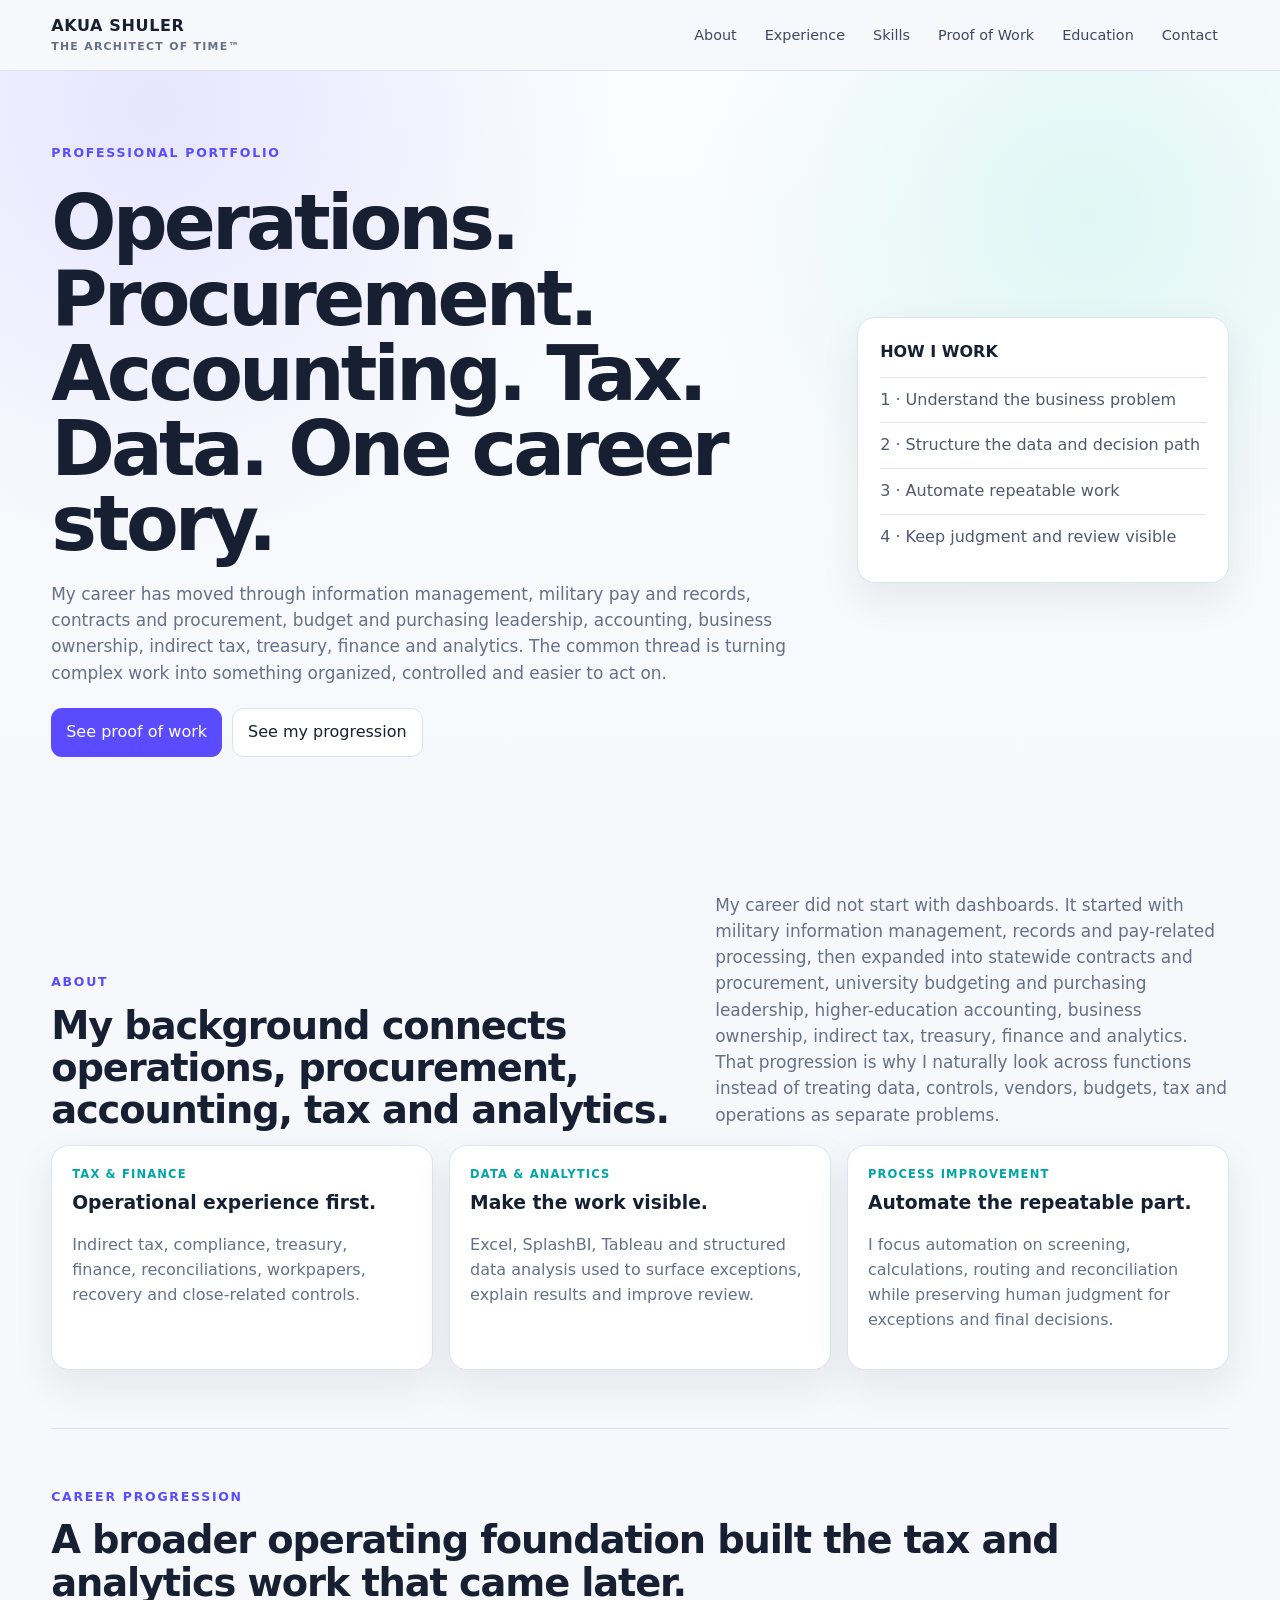
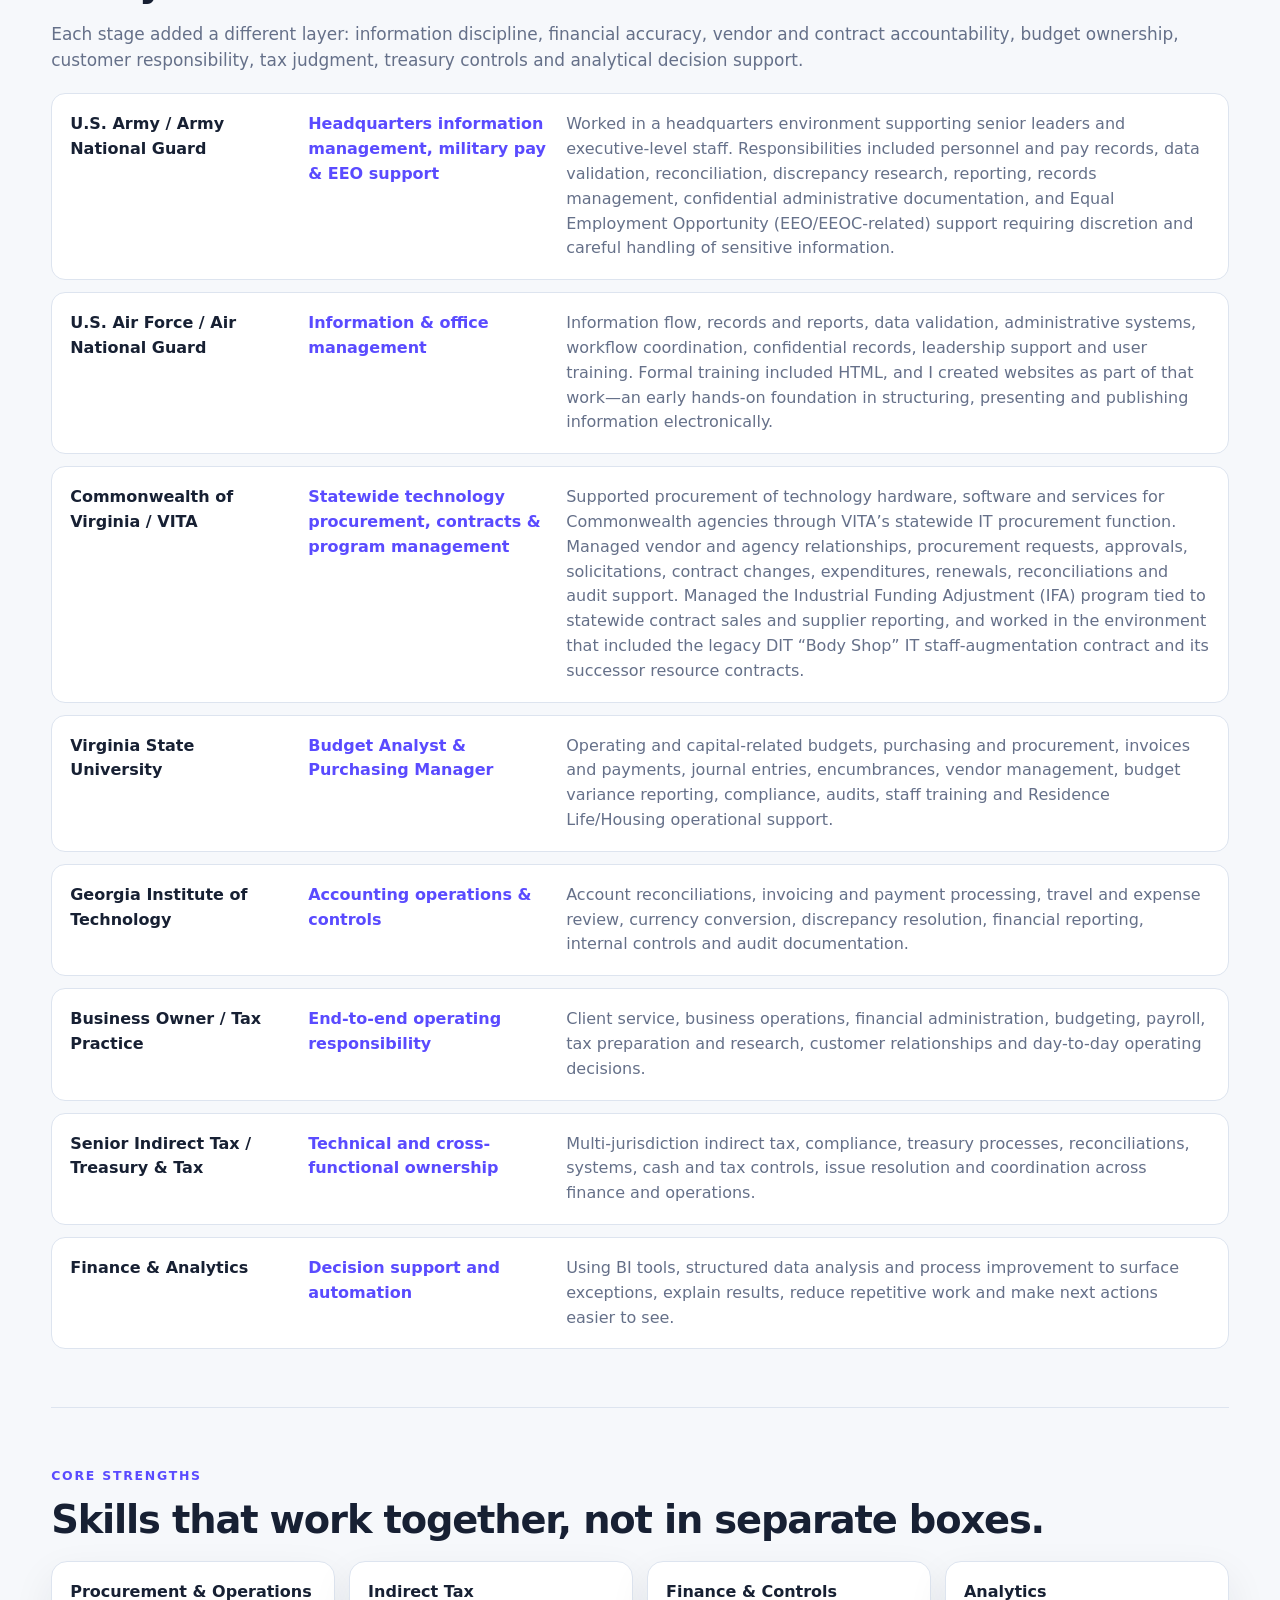
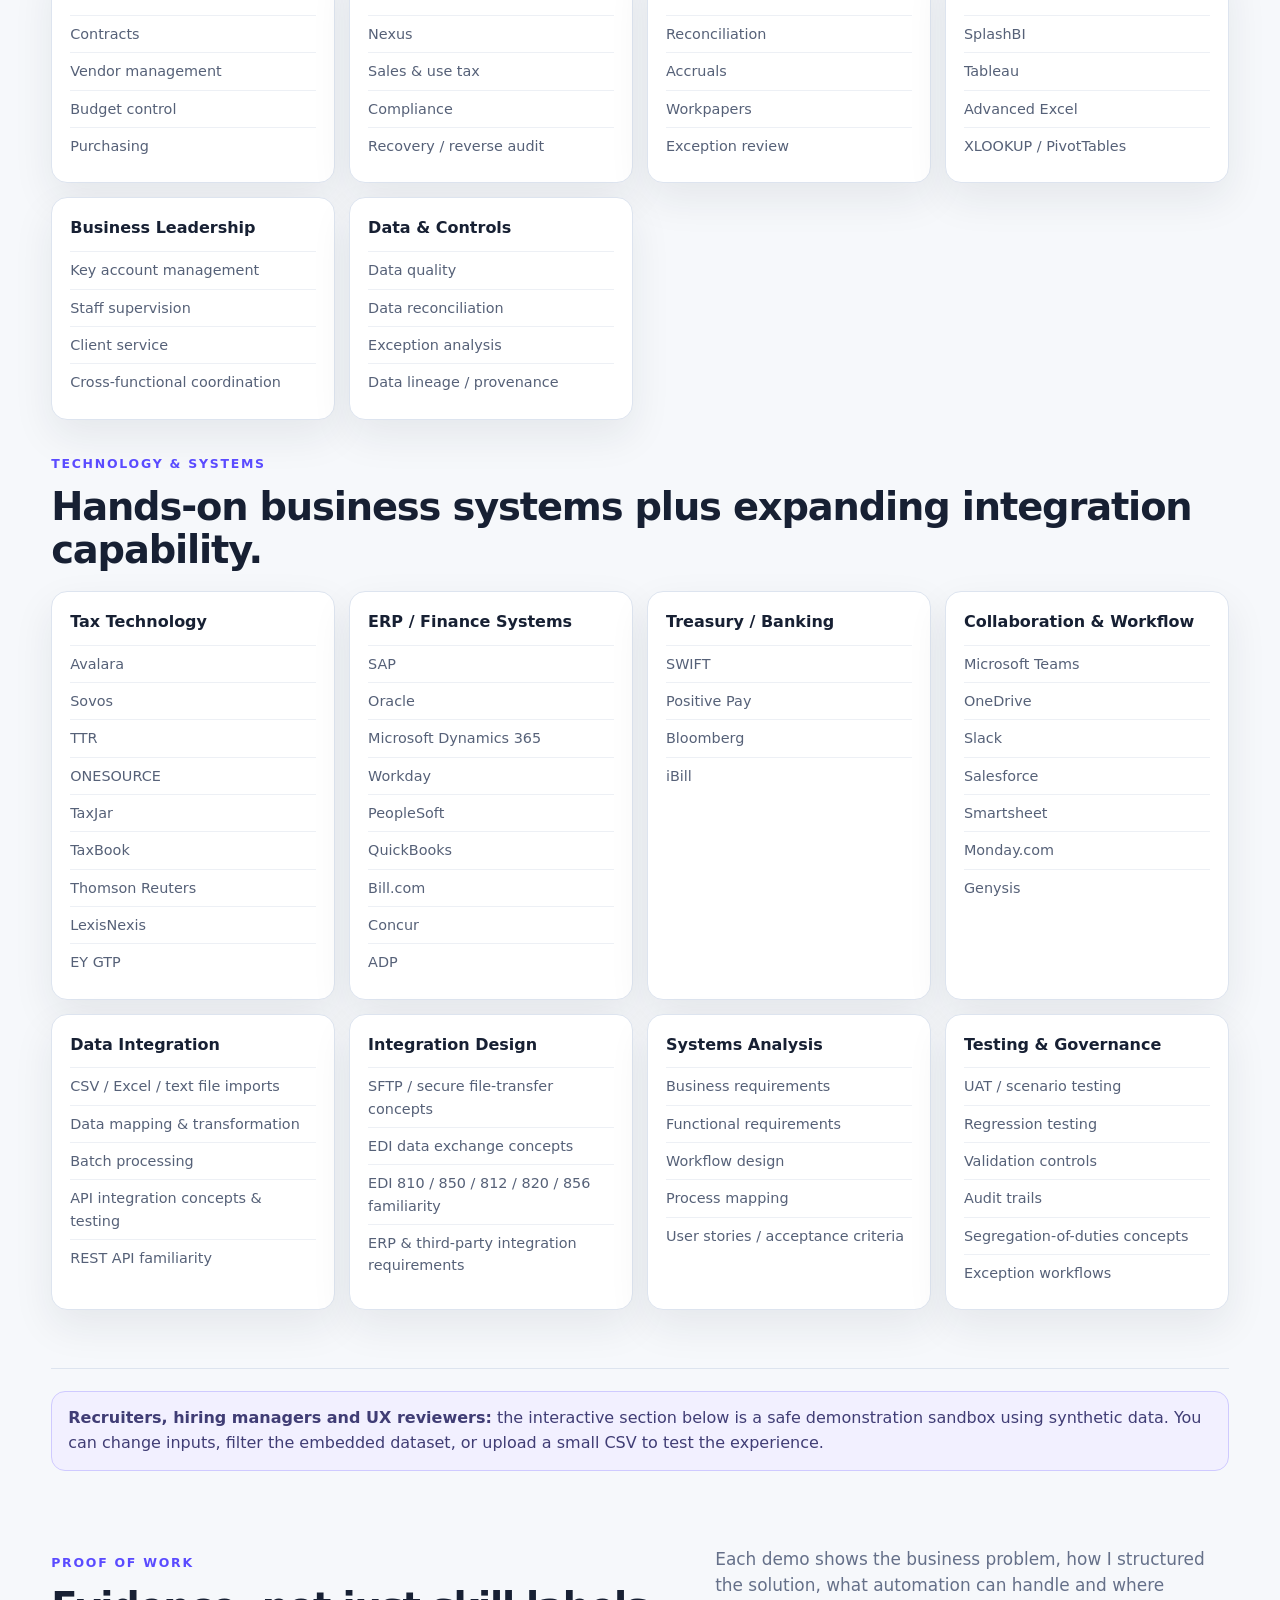
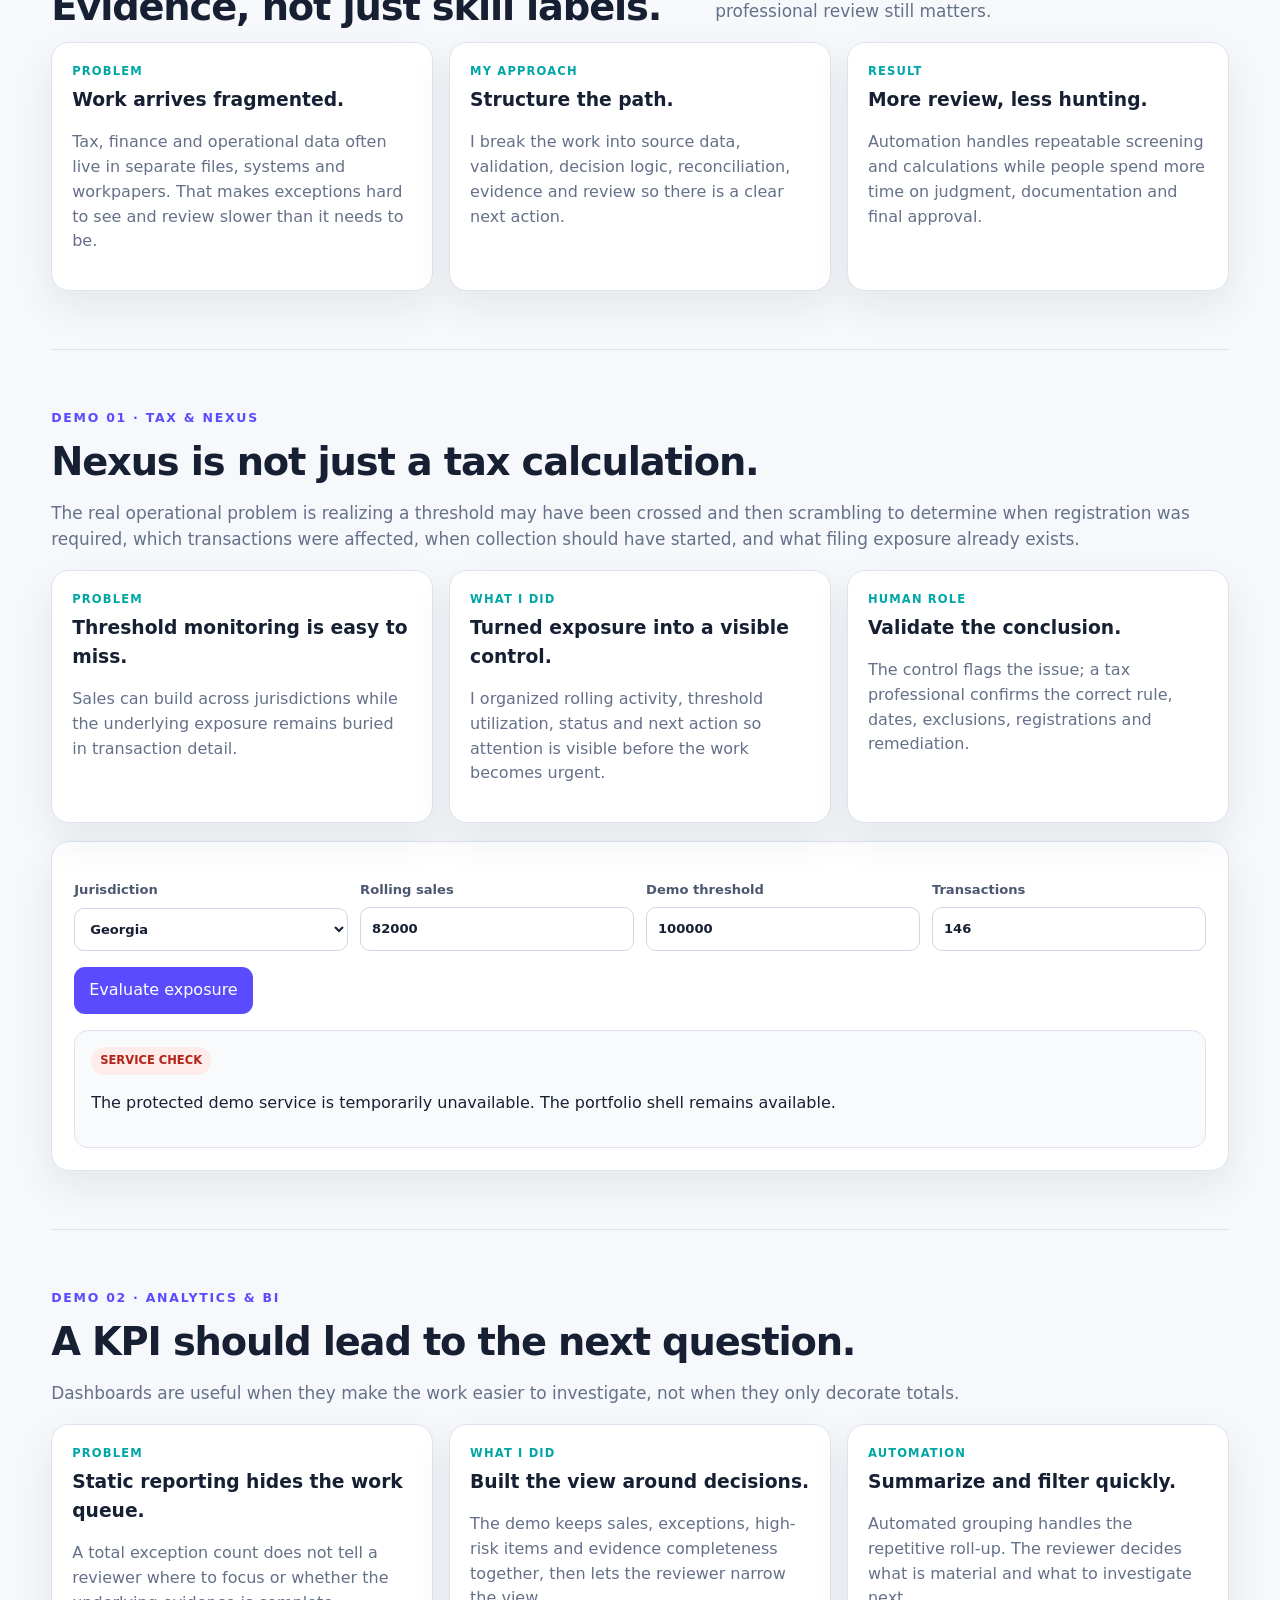
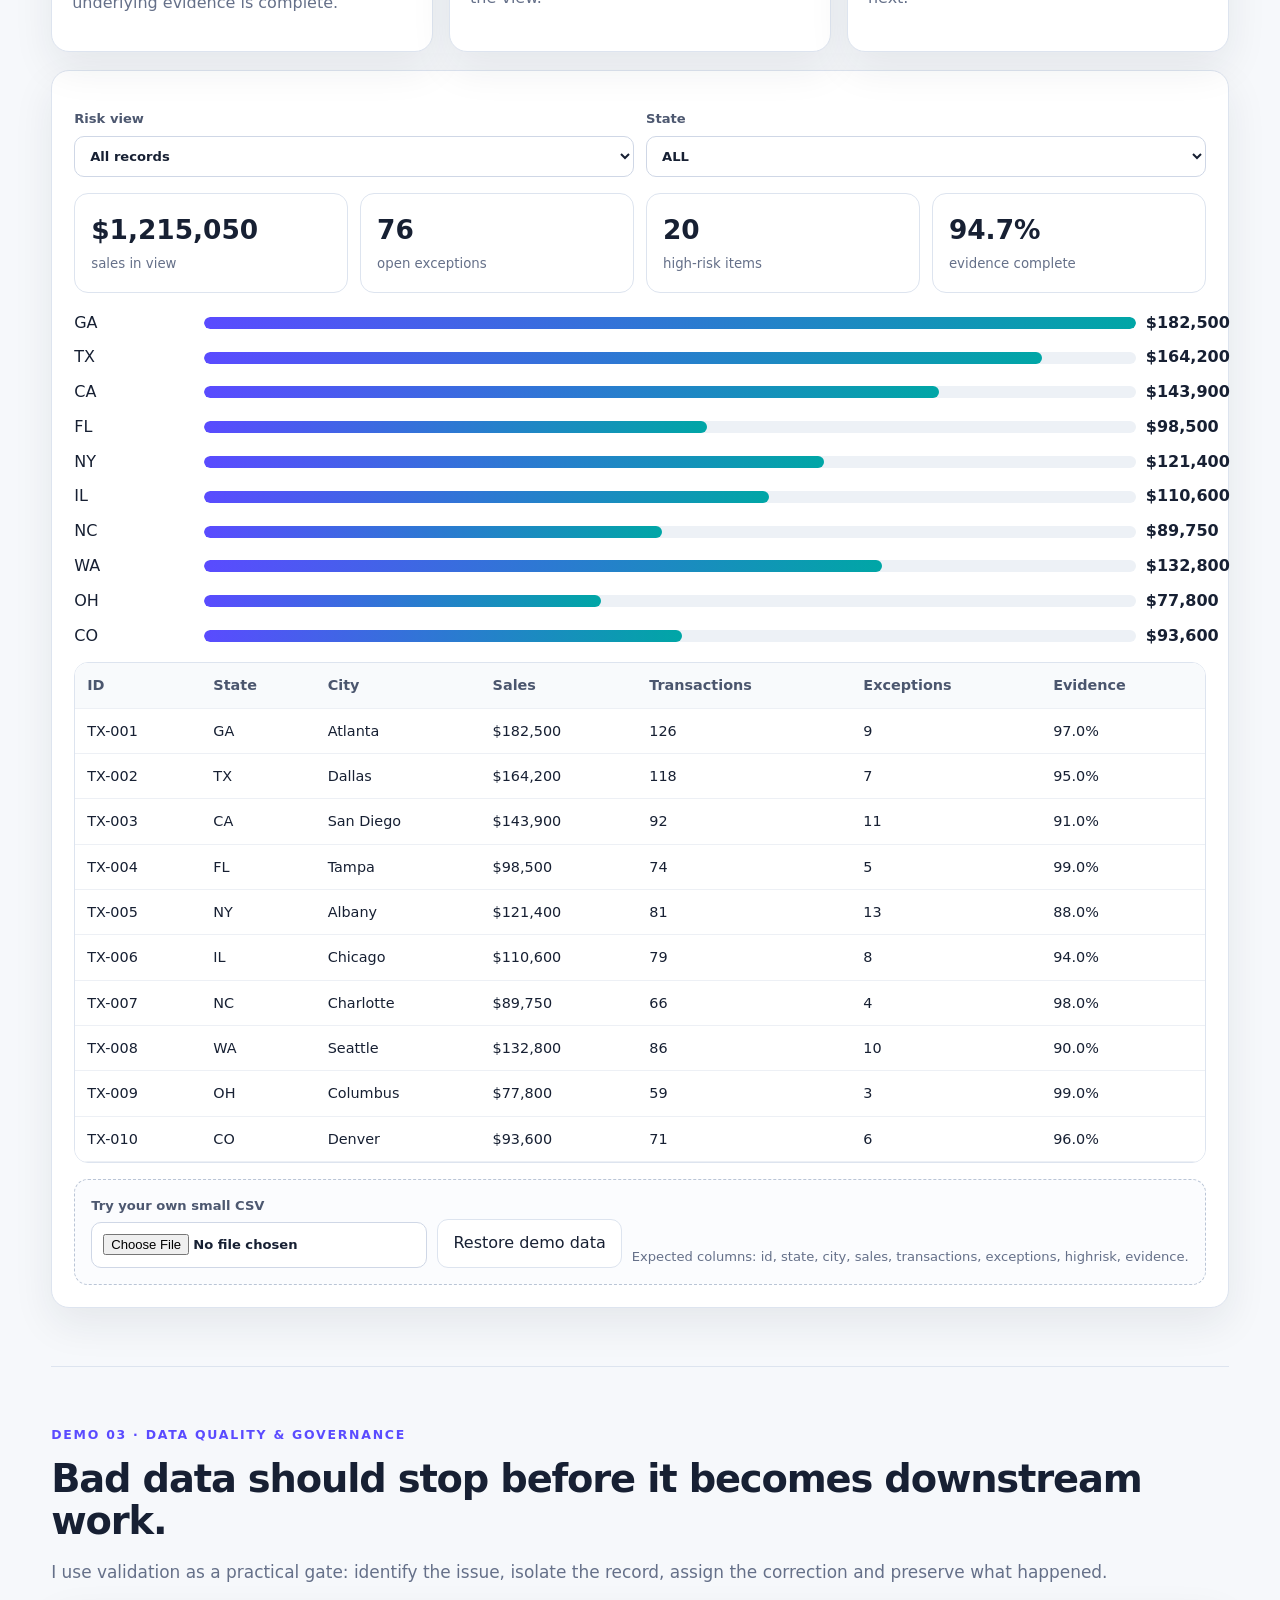
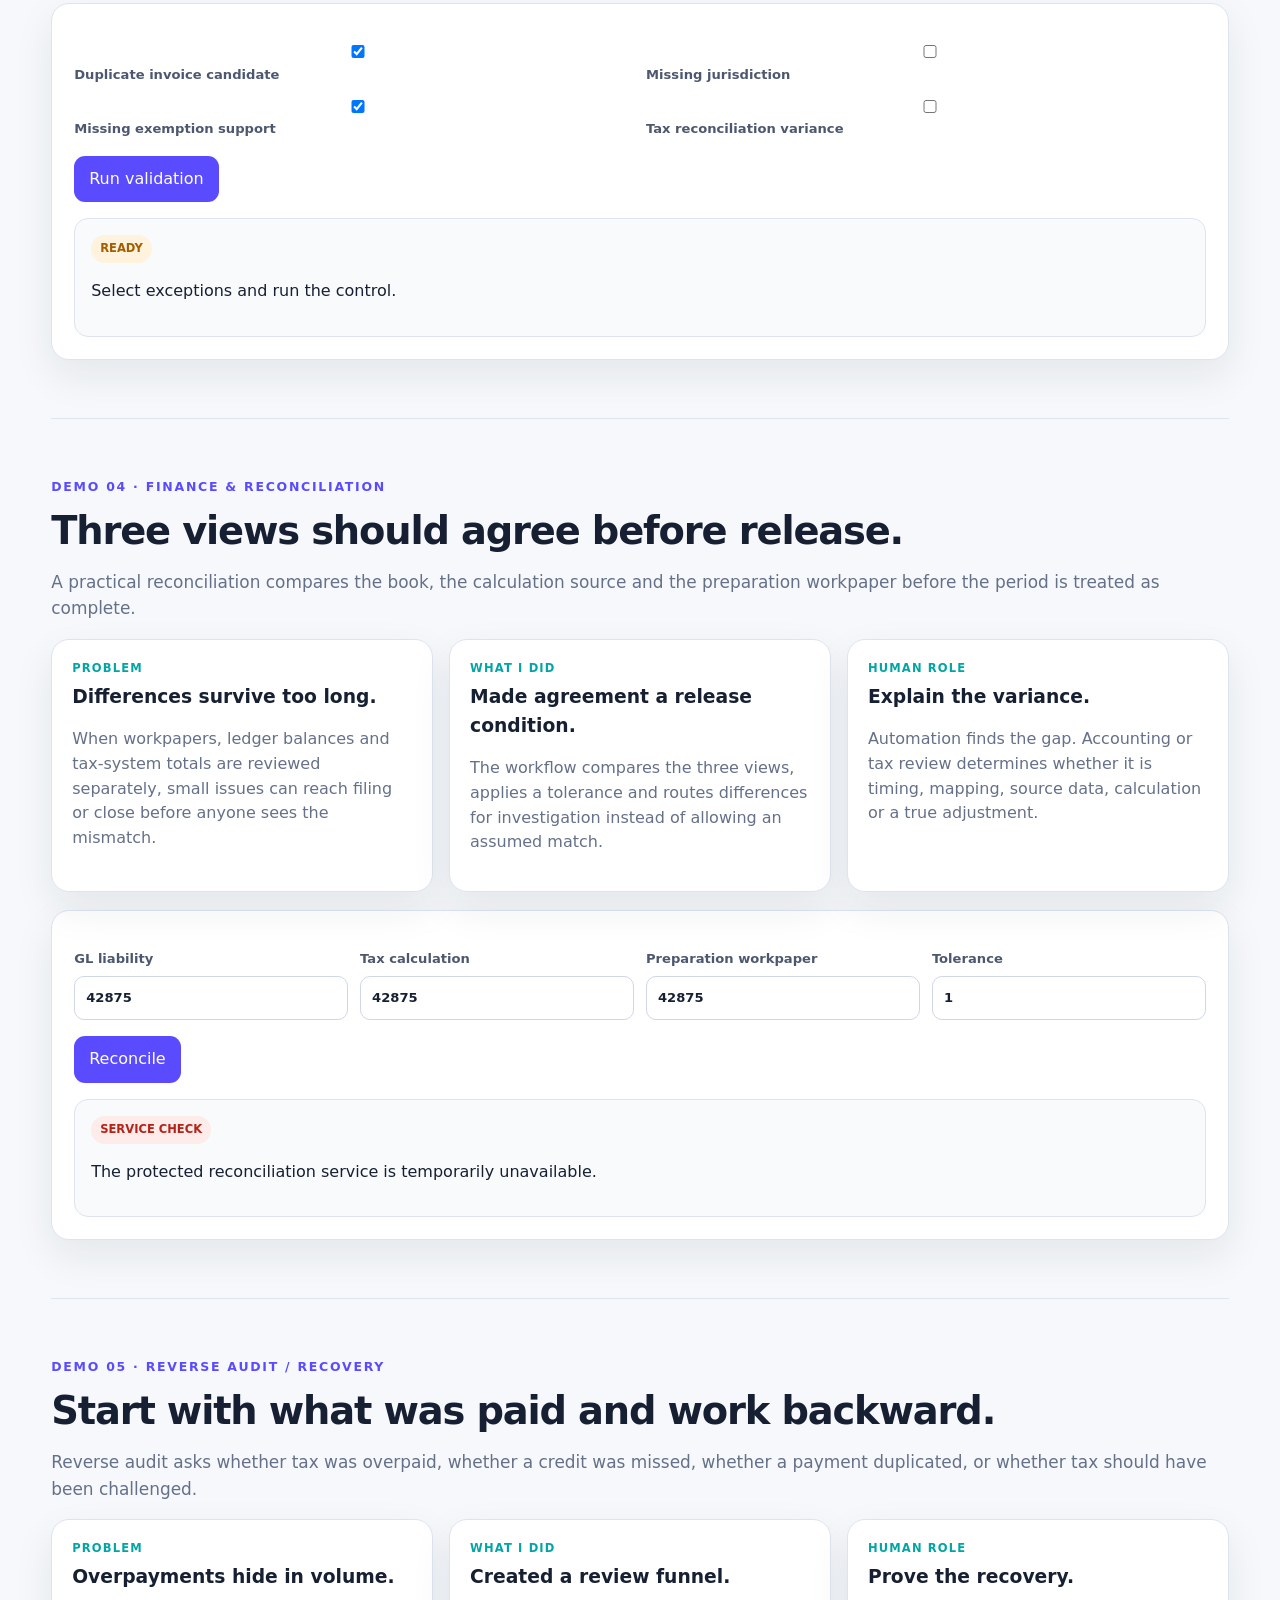
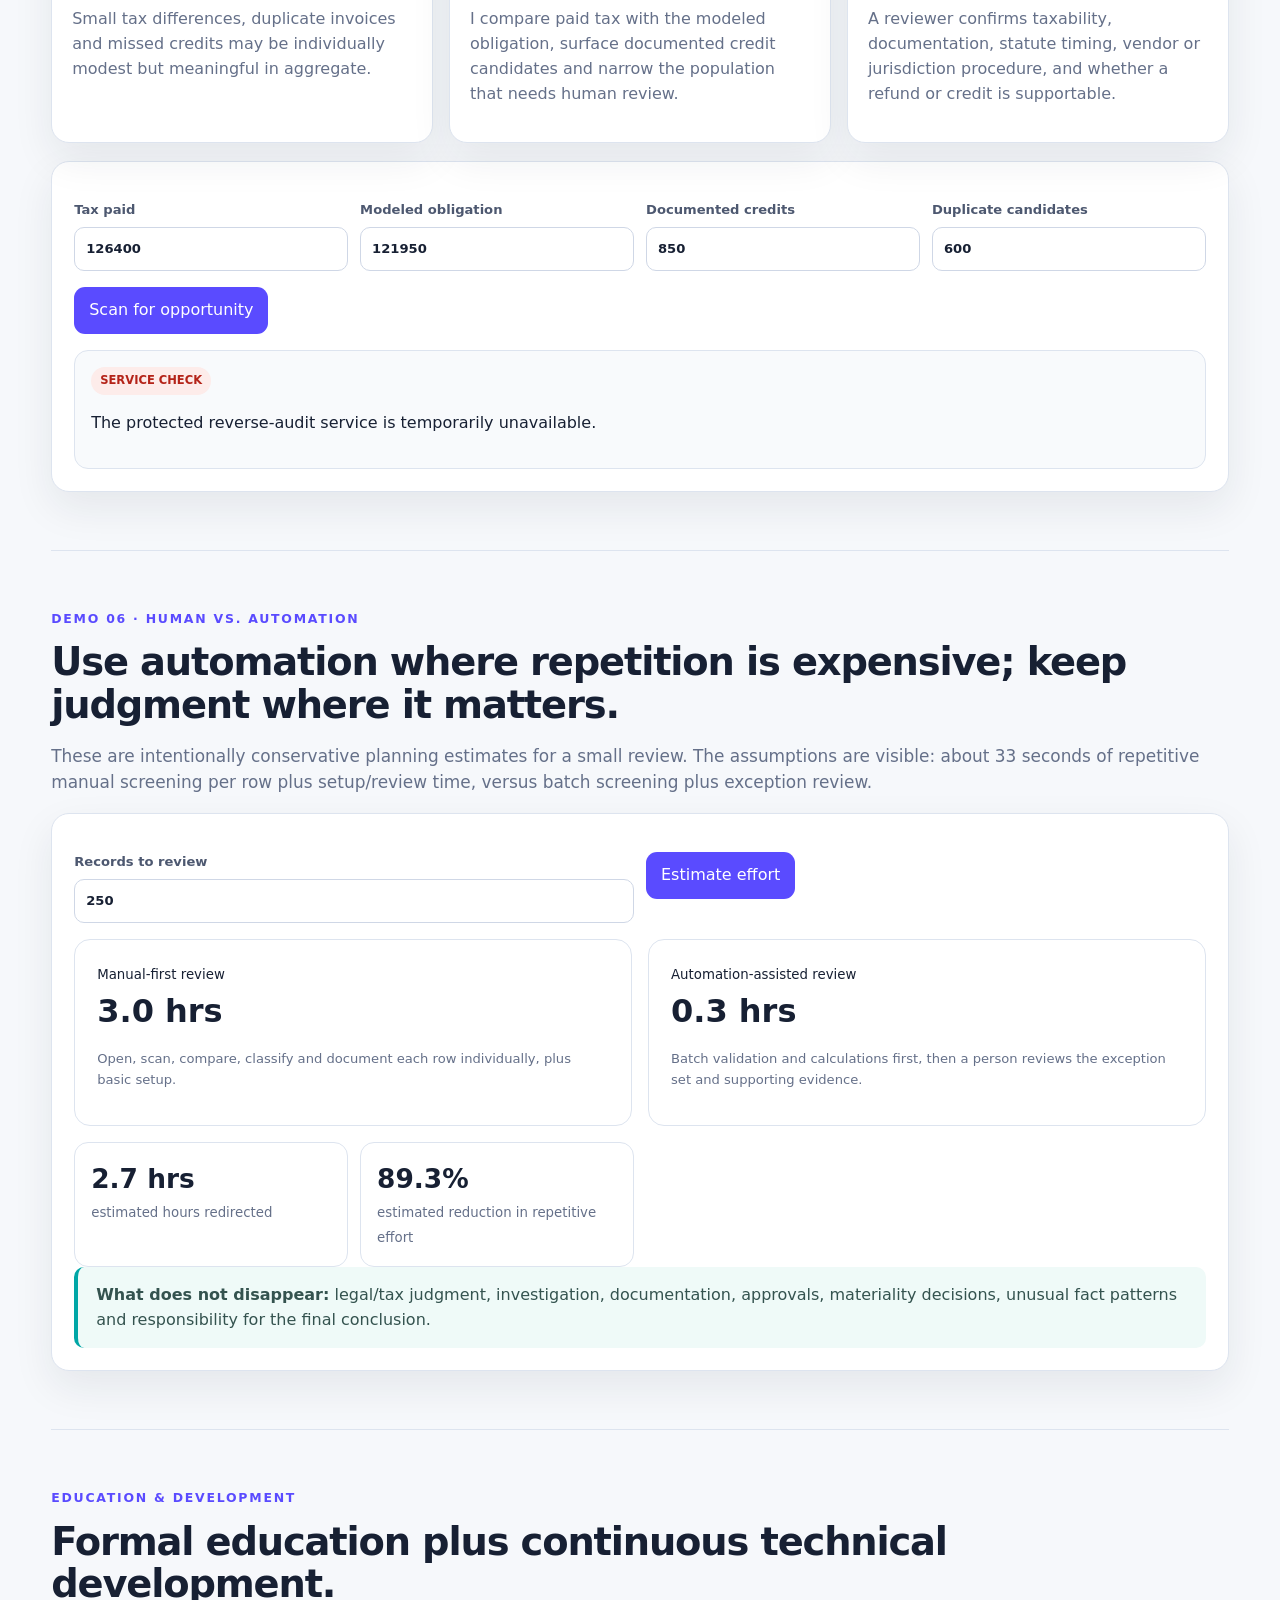
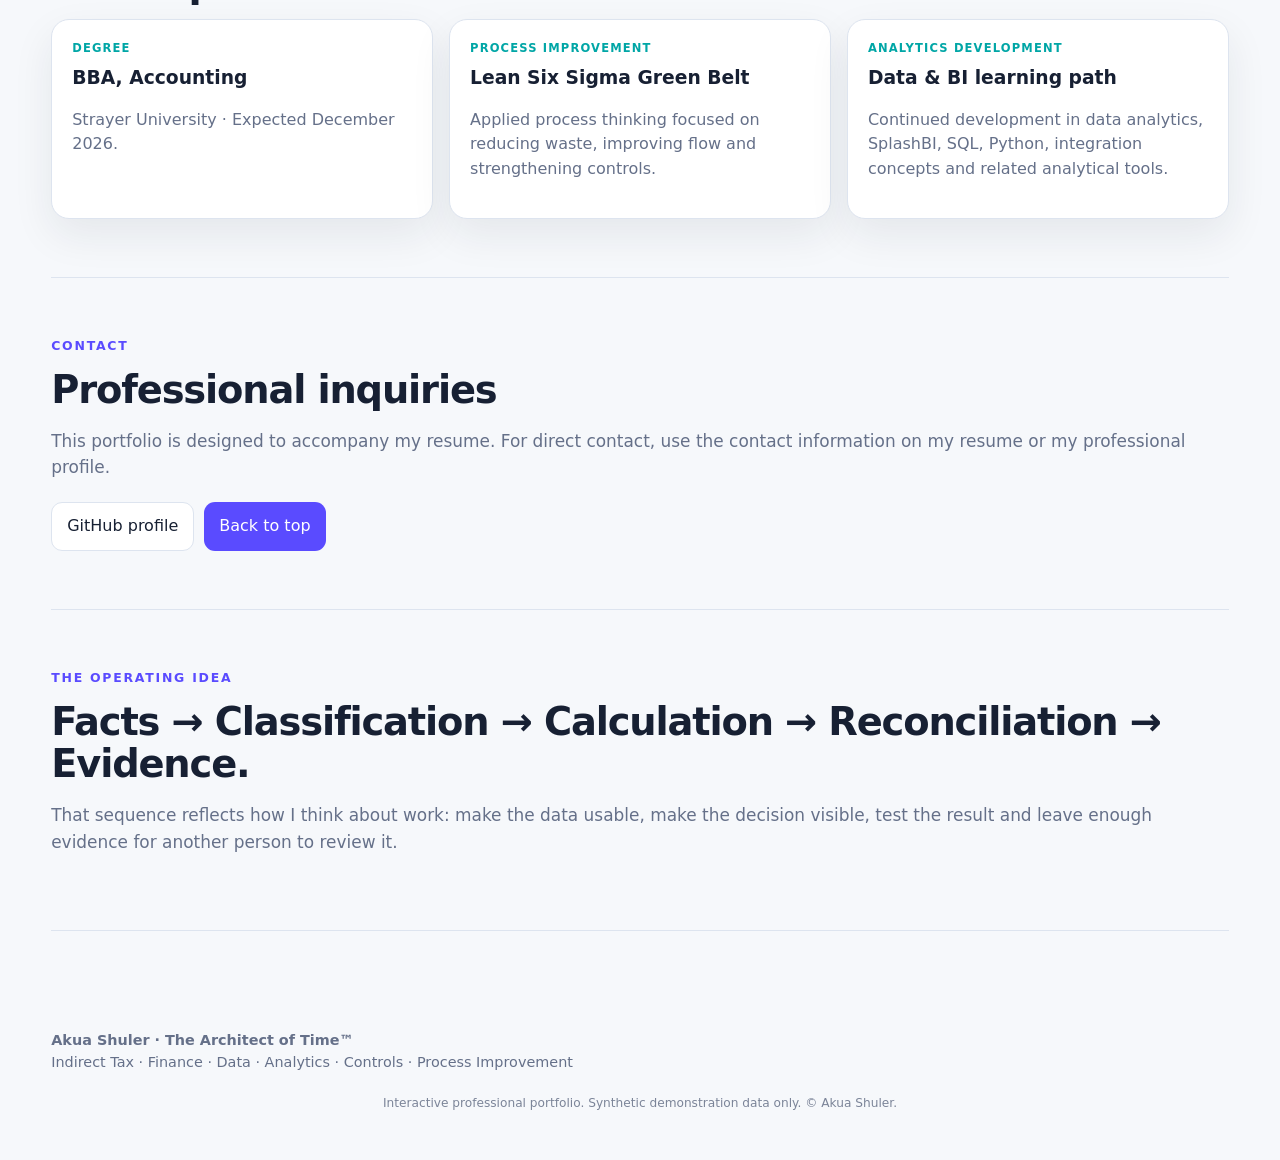
==== index.html @ df73f61b "Add Army headquarters and EEO support experience" ====
<!doctype html><html lang="en"><head><meta charset="utf-8"><meta name="viewport" content="width=device-width,initial-scale=1"><meta name="description" content="Akua Shuler — professional portfolio in indirect tax, finance, data analytics, controls and process improvement."><title>Akua Shuler | The Architect of Time™</title><link rel="stylesheet" href="proof-lab.css?v=20261005b"></head><body>
<header class="top"><div class="wrap"><a class="brand" href="#top">AKUA SHULER<small>THE ARCHITECT OF TIME™</small></a><nav class="nav"><a href="#about">About</a><a href="#experience">Experience</a><a href="#skills">Skills</a><a href="#proof">Proof of Work</a><a href="#education">Education</a><a href="#contact">Contact</a></nav></div></header>

<section class="hero" id="top"><div class="wrap hero-grid"><div><div class="ey">PROFESSIONAL PORTFOLIO</div><h1>Operations. Procurement. Accounting. Tax. Data. One career story.</h1><p>My career has moved through information management, military pay and records, contracts and procurement, budget and purchasing leadership, accounting, business ownership, indirect tax, treasury, finance and analytics. The common thread is turning complex work into something organized, controlled and easier to act on.</p><div class="actions"><a class="btn primary" href="#proof">See proof of work</a><a class="btn secondary" href="#experience">See my progression</a></div></div><aside class="hero-card"><b>HOW I WORK</b><span>1 · Understand the business problem</span><span>2 · Structure the data and decision path</span><span>3 · Automate repeatable work</span><span>4 · Keep judgment and review visible</span></aside></div></section>

<main class="wrap">
<section class="section" id="about"><div class="section-head"><div><div class="ey">ABOUT</div><h2>My background connects operations, procurement, accounting, tax and analytics.</h2></div><p class="sub">My career did not start with dashboards. It started with military information management, records and pay-related processing, then expanded into statewide contracts and procurement, university budgeting and purchasing leadership, higher-education accounting, business ownership, indirect tax, treasury, finance and analytics. That progression is why I naturally look across functions instead of treating data, controls, vendors, budgets, tax and operations as separate problems.</p></div><div class="grid"><article class="story"><div class="label">Tax & Finance</div><h3>Operational experience first.</h3><p>Indirect tax, compliance, treasury, finance, reconciliations, workpapers, recovery and close-related controls.</p></article><article class="story"><div class="label">Data & Analytics</div><h3>Make the work visible.</h3><p>Excel, SplashBI, Tableau and structured data analysis used to surface exceptions, explain results and improve review.</p></article><article class="story"><div class="label">Process Improvement</div><h3>Automate the repeatable part.</h3><p>I focus automation on screening, calculations, routing and reconciliation while preserving human judgment for exceptions and final decisions.</p></article></div></section>

<section class="section" id="experience"><div class="ey">CAREER PROGRESSION</div><h2>A broader operating foundation built the tax and analytics work that came later.</h2><p class="sub">Each stage added a different layer: information discipline, financial accuracy, vendor and contract accountability, budget ownership, customer responsibility, tax judgment, treasury controls and analytical decision support.</p><div class="timeline">
<article><strong>U.S. Army / Army National Guard</strong><span>Headquarters information management, military pay & EEO support</span><p>Worked in a headquarters environment supporting senior leaders and executive-level staff. Responsibilities included personnel and pay records, data validation, reconciliation, discrepancy research, reporting, records management, confidential administrative documentation, and Equal Employment Opportunity (EEO/EEOC-related) support requiring discretion and careful handling of sensitive information.</p></article>
<article><strong>U.S. Air Force / Air National Guard</strong><span>Information & office management</span><p>Information flow, records and reports, data validation, administrative systems, workflow coordination, confidential records, leadership support and user training. Formal training included HTML, and I created websites as part of that work—an early hands-on foundation in structuring, presenting and publishing information electronically.</p></article>
<article><strong>Commonwealth of Virginia / VITA</strong><span>Statewide technology procurement, contracts & program management</span><p>Supported procurement of technology hardware, software and services for Commonwealth agencies through VITA’s statewide IT procurement function. Managed vendor and agency relationships, procurement requests, approvals, solicitations, contract changes, expenditures, renewals, reconciliations and audit support. Managed the Industrial Funding Adjustment (IFA) program tied to statewide contract sales and supplier reporting, and worked in the environment that included the legacy DIT “Body Shop” IT staff-augmentation contract and its successor resource contracts.</p></article>
<article><strong>Virginia State University</strong><span>Budget Analyst & Purchasing Manager</span><p>Operating and capital-related budgets, purchasing and procurement, invoices and payments, journal entries, encumbrances, vendor management, budget variance reporting, compliance, audits, staff training and Residence Life/Housing operational support.</p></article>
<article><strong>Georgia Institute of Technology</strong><span>Accounting operations & controls</span><p>Account reconciliations, invoicing and payment processing, travel and expense review, currency conversion, discrepancy resolution, financial reporting, internal controls and audit documentation.</p></article>
<article><strong>Business Owner / Tax Practice</strong><span>End-to-end operating responsibility</span><p>Client service, business operations, financial administration, budgeting, payroll, tax preparation and research, customer relationships and day-to-day operating decisions.</p></article>
<article><strong>Senior Indirect Tax / Treasury & Tax</strong><span>Technical and cross-functional ownership</span><p>Multi-jurisdiction indirect tax, compliance, treasury processes, reconciliations, systems, cash and tax controls, issue resolution and coordination across finance and operations.</p></article>
<article><strong>Finance & Analytics</strong><span>Decision support and automation</span><p>Using BI tools, structured data analysis and process improvement to surface exceptions, explain results, reduce repetitive work and make next actions easier to see.</p></article>
</div></section>

<section class="section" id="skills"><div class="ey">CORE STRENGTHS</div><h2>Skills that work together, not in separate boxes.</h2>
<div class="skill-grid">
<div class="skill-card"><b>Procurement & Operations</b><span>Contracts</span><span>Vendor management</span><span>Budget control</span><span>Purchasing</span></div>
<div class="skill-card"><b>Indirect Tax</b><span>Nexus</span><span>Sales & use tax</span><span>Compliance</span><span>Recovery / reverse audit</span></div>
<div class="skill-card"><b>Finance & Controls</b><span>Reconciliation</span><span>Accruals</span><span>Workpapers</span><span>Exception review</span></div>
<div class="skill-card"><b>Analytics</b><span>SplashBI</span><span>Tableau</span><span>Advanced Excel</span><span>XLOOKUP / PivotTables</span></div>
<div class="skill-card"><b>Business Leadership</b><span>Key account management</span><span>Staff supervision</span><span>Client service</span><span>Cross-functional coordination</span></div>
<div class="skill-card"><b>Data & Controls</b><span>Data quality</span><span>Data reconciliation</span><span>Exception analysis</span><span>Data lineage / provenance</span></div>
</div>

<div class="ey" style="margin-top:34px">TECHNOLOGY & SYSTEMS</div><h2>Hands-on business systems plus expanding integration capability.</h2>
<div class="skill-grid">
<div class="skill-card"><b>Tax Technology</b><span>Avalara</span><span>Sovos</span><span>TTR</span><span>ONESOURCE</span><span>TaxJar</span><span>TaxBook</span><span>Thomson Reuters</span><span>LexisNexis</span><span>EY GTP</span></div>
<div class="skill-card"><b>ERP / Finance Systems</b><span>SAP</span><span>Oracle</span><span>Microsoft Dynamics 365</span><span>Workday</span><span>PeopleSoft</span><span>QuickBooks</span><span>Bill.com</span><span>Concur</span><span>ADP</span></div>
<div class="skill-card"><b>Treasury / Banking</b><span>SWIFT</span><span>Positive Pay</span><span>Bloomberg</span><span>iBill</span></div>
<div class="skill-card"><b>Collaboration & Workflow</b><span>Microsoft Teams</span><span>OneDrive</span><span>Slack</span><span>Salesforce</span><span>Smartsheet</span><span>Monday.com</span><span>Genysis</span></div>
<div class="skill-card"><b>Data Integration</b><span>CSV / Excel / text file imports</span><span>Data mapping & transformation</span><span>Batch processing</span><span>API integration concepts & testing</span><span>REST API familiarity</span></div>
<div class="skill-card"><b>Integration Design</b><span>SFTP / secure file-transfer concepts</span><span>EDI data exchange concepts</span><span>EDI 810 / 850 / 812 / 820 / 856 familiarity</span><span>ERP & third-party integration requirements</span></div>
<div class="skill-card"><b>Systems Analysis</b><span>Business requirements</span><span>Functional requirements</span><span>Workflow design</span><span>Process mapping</span><span>User stories / acceptance criteria</span></div>
<div class="skill-card"><b>Testing & Governance</b><span>UAT / scenario testing</span><span>Regression testing</span><span>Validation controls</span><span>Audit trails</span><span>Segregation-of-duties concepts</span><span>Exception workflows</span></div>
</div></section>

<div class="sandbox"><strong>Recruiters, hiring managers and UX reviewers:</strong> the interactive section below is a safe demonstration sandbox using synthetic data. You can change inputs, filter the embedded dataset, or upload a small CSV to test the experience.</div>

<section class="section" id="proof"><div class="section-head"><div><div class="ey">PROOF OF WORK</div><h2>Evidence, not just skill labels.</h2></div><p class="sub">Each demo shows the business problem, how I structured the solution, what automation can handle and where professional review still matters.</p></div><div class="grid"><article class="story"><div class="label">Problem</div><h3>Work arrives fragmented.</h3><p>Tax, finance and operational data often live in separate files, systems and workpapers. That makes exceptions hard to see and review slower than it needs to be.</p></article><article class="story"><div class="label">My approach</div><h3>Structure the path.</h3><p>I break the work into source data, validation, decision logic, reconciliation, evidence and review so there is a clear next action.</p></article><article class="story"><div class="label">Result</div><h3>More review, less hunting.</h3><p>Automation handles repeatable screening and calculations while people spend more time on judgment, documentation and final approval.</p></article></div></section>

<section class="section" id="tax"><div class="ey">DEMO 01 · TAX & NEXUS</div><h2>Nexus is not just a tax calculation.</h2><p class="sub">The real operational problem is realizing a threshold may have been crossed and then scrambling to determine when registration was required, which transactions were affected, when collection should have started, and what filing exposure already exists.</p><div class="grid"><article class="story"><div class="label">Problem</div><h3>Threshold monitoring is easy to miss.</h3><p>Sales can build across jurisdictions while the underlying exposure remains buried in transaction detail.</p></article><article class="story"><div class="label">What I did</div><h3>Turned exposure into a visible control.</h3><p>I organized rolling activity, threshold utilization, status and next action so attention is visible before the work becomes urgent.</p></article><article class="story"><div class="label">Human role</div><h3>Validate the conclusion.</h3><p>The control flags the issue; a tax professional confirms the correct rule, dates, exclusions, registrations and remediation.</p></article></div><div class="demo-card"><div class="controls"><label>Jurisdiction<select id="nxState"><option>Georgia</option><option>Texas</option><option>California</option><option>New York</option></select></label><label>Rolling sales<input id="nxSales" type="number" value="82000"></label><label>Demo threshold<input id="nxThreshold" type="number" value="100000"></label><label>Transactions<input type="number" value="146"></label></div><button class="primary" id="runNexus">Evaluate exposure</button><div class="result" id="nxOut"></div></div></section>

<section class="section" id="analytics"><div class="ey">DEMO 02 · ANALYTICS & BI</div><h2>A KPI should lead to the next question.</h2><p class="sub">Dashboards are useful when they make the work easier to investigate, not when they only decorate totals.</p><div class="grid"><article class="story"><div class="label">Problem</div><h3>Static reporting hides the work queue.</h3><p>A total exception count does not tell a reviewer where to focus or whether the underlying evidence is complete.</p></article><article class="story"><div class="label">What I did</div><h3>Built the view around decisions.</h3><p>The demo keeps sales, exceptions, high-risk items and evidence completeness together, then lets the reviewer narrow the view.</p></article><article class="story"><div class="label">Automation</div><h3>Summarize and filter quickly.</h3><p>Automated grouping handles the repetitive roll-up. The reviewer decides what is material and what to investigate next.</p></article></div><div class="demo-card"><div class="controls two"><label>Risk view<select id="riskFilter"><option value="ALL">All records</option><option value="HIGH">High-risk only</option><option value="OPEN">Open exceptions</option></select></label><label>State<select id="stateFilter"><option>ALL</option><option>GA</option><option>TX</option><option>CA</option><option>FL</option><option>NY</option><option>IL</option><option>NC</option><option>WA</option><option>OH</option><option>CO</option></select></label></div><div class="metrics"><div class="metric"><b id="mSales">$0</b><small>sales in view</small></div><div class="metric"><b id="mExc">0</b><small>open exceptions</small></div><div class="metric"><b id="mRisk">0</b><small>high-risk items</small></div><div class="metric"><b id="mEvidence">0%</b><small>evidence complete</small></div></div><div class="bars" id="bars"></div><div class="table-wrap"><table><thead><tr><th>ID</th><th>State</th><th>City</th><th>Sales</th><th>Transactions</th><th>Exceptions</th><th>Evidence</th></tr></thead><tbody id="analyticsTable"></tbody></table></div><div class="upload"><label>Try your own small CSV<input id="csvFile" type="file" accept=".csv,text/csv"></label><button class="secondary" id="resetData">Restore demo data</button><div><div class="mini" id="uploadMsg">Expected columns: id, state, city, sales, transactions, exceptions, highrisk, evidence.</div></div></div></div></section>

<section class="section" id="quality"><div class="ey">DEMO 03 · DATA QUALITY & GOVERNANCE</div><h2>Bad data should stop before it becomes downstream work.</h2><p class="sub">I use validation as a practical gate: identify the issue, isolate the record, assign the correction and preserve what happened.</p><div class="demo-card"><div class="controls two"><label><span><input id="dup" data-label="Duplicate invoice candidate" type="checkbox" checked> Duplicate invoice candidate</span></label><label><span><input id="jur" data-label="Missing jurisdiction" type="checkbox"> Missing jurisdiction</span></label><label><span><input id="cert" data-label="Missing exemption support" type="checkbox" checked> Missing exemption support</span></label><label><span><input id="tax" data-label="Tax reconciliation variance" type="checkbox"> Tax reconciliation variance</span></label></div><button class="primary" id="runDQ">Run validation</button><div class="result" id="dqOut"><span class="status watch">READY</span><p>Select exceptions and run the control.</p></div></div></section>

<section class="section" id="recon"><div class="ey">DEMO 04 · FINANCE & RECONCILIATION</div><h2>Three views should agree before release.</h2><p class="sub">A practical reconciliation compares the book, the calculation source and the preparation workpaper before the period is treated as complete.</p><div class="grid"><article class="story"><div class="label">Problem</div><h3>Differences survive too long.</h3><p>When workpapers, ledger balances and tax-system totals are reviewed separately, small issues can reach filing or close before anyone sees the mismatch.</p></article><article class="story"><div class="label">What I did</div><h3>Made agreement a release condition.</h3><p>The workflow compares the three views, applies a tolerance and routes differences for investigation instead of allowing an assumed match.</p></article><article class="story"><div class="label">Human role</div><h3>Explain the variance.</h3><p>Automation finds the gap. Accounting or tax review determines whether it is timing, mapping, source data, calculation or a true adjustment.</p></article></div><div class="demo-card"><div class="controls"><label>GL liability<input id="gl" type="number" value="42875"></label><label>Tax calculation<input id="eng" type="number" value="42875"></label><label>Preparation workpaper<input id="work" type="number" value="42875"></label><label>Tolerance<input id="tol" type="number" value="1"></label></div><button class="primary" id="runRecon">Reconcile</button><div class="result" id="recOut"></div></div></section>

<section class="section" id="reverse"><div class="ey">DEMO 05 · REVERSE AUDIT / RECOVERY</div><h2>Start with what was paid and work backward.</h2><p class="sub">Reverse audit asks whether tax was overpaid, whether a credit was missed, whether a payment duplicated, or whether tax should have been challenged.</p><div class="grid"><article class="story"><div class="label">Problem</div><h3>Overpayments hide in volume.</h3><p>Small tax differences, duplicate invoices and missed credits may be individually modest but meaningful in aggregate.</p></article><article class="story"><div class="label">What I did</div><h3>Created a review funnel.</h3><p>I compare paid tax with the modeled obligation, surface documented credit candidates and narrow the population that needs human review.</p></article><article class="story"><div class="label">Human role</div><h3>Prove the recovery.</h3><p>A reviewer confirms taxability, documentation, statute timing, vendor or jurisdiction procedure, and whether a refund or credit is supportable.</p></article></div><div class="demo-card"><div class="controls"><label>Tax paid<input id="paid" type="number" value="126400"></label><label>Modeled obligation<input id="expected" type="number" value="121950"></label><label>Documented credits<input id="credits" type="number" value="850"></label><label>Duplicate candidates<input id="duplicates" type="number" value="600"></label></div><button class="primary" id="runRA">Scan for opportunity</button><div class="result" id="raOut"></div></div></section>

<section class="section" id="time"><div class="ey">DEMO 06 · HUMAN VS. AUTOMATION</div><h2>Use automation where repetition is expensive; keep judgment where it matters.</h2><p class="sub">These are intentionally conservative planning estimates for a small review. The assumptions are visible: about 33 seconds of repetitive manual screening per row plus setup/review time, versus batch screening plus exception review.</p><div class="demo-card"><div class="controls two"><label>Records to review<input id="rowCount" type="number" value="250" min="1"></label><div><button class="primary" id="calcTime">Estimate effort</button></div></div><div class="time-grid"><div class="timebox"><small>Manual-first review</small><b id="manualH">0 hrs</b><p class="mini">Open, scan, compare, classify and document each row individually, plus basic setup.</p></div><div class="timebox"><small>Automation-assisted review</small><b id="assistH">0 hrs</b><p class="mini">Batch validation and calculations first, then a person reviews the exception set and supporting evidence.</p></div></div><div class="metrics"><div class="metric"><b id="savedH">0 hrs</b><small>estimated hours redirected</small></div><div class="metric"><b id="savedP">0%</b><small>estimated reduction in repetitive effort</small></div></div><div class="callout"><strong>What does not disappear:</strong> legal/tax judgment, investigation, documentation, approvals, materiality decisions, unusual fact patterns and responsibility for the final conclusion.</div></div></section>

<section class="section" id="education"><div class="ey">EDUCATION & DEVELOPMENT</div><h2>Formal education plus continuous technical development.</h2><div class="grid"><article class="story"><div class="label">Degree</div><h3>BBA, Accounting</h3><p>Strayer University · Expected December 2026.</p></article><article class="story"><div class="label">Process Improvement</div><h3>Lean Six Sigma Green Belt</h3><p>Applied process thinking focused on reducing waste, improving flow and strengthening controls.</p></article><article class="story"><div class="label">Analytics Development</div><h3>Data & BI learning path</h3><p>Continued development in data analytics, SplashBI, SQL, Python, integration concepts and related analytical tools.</p></article></div></section>

<section class="section" id="contact"><div class="ey">CONTACT</div><h2>Professional inquiries</h2><p class="sub">This portfolio is designed to accompany my resume. For direct contact, use the contact information on my resume or my professional profile.</p><div class="actions"><a class="btn secondary" href="https://github.com/shulerakua-analyst">GitHub profile</a><a class="btn primary" href="#top">Back to top</a></div></section>

<section class="section"><div class="ey">THE OPERATING IDEA</div><h2>Facts → Classification → Calculation → Reconciliation → Evidence.</h2><p class="sub">That sequence reflects how I think about work: make the data usable, make the decision visible, test the result and leave enough evidence for another person to review it.</p></section>
</main>

<footer class="footer"><div class="wrap"><strong>Akua Shuler · The Architect of Time™</strong><br>Indirect Tax · Finance · Data · Analytics · Controls · Process Improvement<div class="protect">Interactive professional portfolio. Synthetic demonstration data only. © Akua Shuler.</div></div></footer>
<script src="proof-lab.min.js?v=20261005b"></script></body></html>
---- proof-lab.css ----
:root{--bg:#f6f8fb;--ink:#172033;--muted:#657089;--card:#fff;--line:#dde4ef;--accent:#5a4bff;--accent2:#00a6a6;--soft:#eef0ff;--good:#167c5a;--warn:#a55d00;--bad:#b42318;--shadow:0 16px 40px rgba(24,32,51,.08)}*{box-sizing:border-box}html{scroll-behavior:smooth}body{margin:0;background:var(--bg);color:var(--ink);font-family:Inter,ui-sans-serif,system-ui,-apple-system,BlinkMacSystemFont,"Segoe UI",sans-serif;line-height:1.55}a{color:inherit}.wrap{width:min(1180px,92vw);margin:auto}.top{position:sticky;top:0;z-index:30;background:rgba(246,248,251,.92);backdrop-filter:blur(14px);border-bottom:1px solid var(--line)}.top .wrap{display:flex;gap:20px;align-items:center;justify-content:space-between;min-height:70px}.brand{text-decoration:none;font-weight:850;letter-spacing:.04em}.brand small{display:block;font-size:.68rem;color:var(--muted);letter-spacing:.12em}.nav{display:flex;gap:6px;flex-wrap:wrap;justify-content:flex-end}.nav a{text-decoration:none;padding:9px 11px;border-radius:10px;font-size:.9rem;color:#3e4961}.nav a:hover{background:#fff}.hero{padding:72px 0 42px;background:radial-gradient(circle at 85% 20%,#dff7f4 0,transparent 32%),radial-gradient(circle at 12% 5%,#e7e5ff 0,transparent 35%),linear-gradient(180deg,#fbfcff,#f6f8fb)}.hero-grid{display:grid;grid-template-columns:1.35fr .65fr;gap:34px;align-items:center}.ey{font-size:.78rem;font-weight:800;letter-spacing:.14em;color:var(--accent);text-transform:uppercase}h1{font-size:clamp(2.5rem,6vw,5.3rem);line-height:.98;margin:.3em 0 .25em;letter-spacing:-.05em}h2{font-size:clamp(1.7rem,3vw,2.7rem);line-height:1.1;letter-spacing:-.03em;margin:.35em 0}.hero p,.sub{color:var(--muted);font-size:1.06rem}.hero-card,.card,.demo-card,.story{background:var(--card);border:1px solid var(--line);border-radius:18px;box-shadow:var(--shadow)}.hero-card{padding:22px}.hero-card b{display:block;margin-bottom:12px}.hero-card span{display:block;padding:10px 0;border-top:1px solid var(--line);color:#4f5970}.actions{display:flex;gap:10px;flex-wrap:wrap;margin-top:22px}.btn,button{appearance:none;border:0;border-radius:11px;padding:11px 15px;font-weight:750;cursor:pointer;font:inherit}.btn{text-decoration:none;display:inline-flex;align-items:center;justify-content:center}.primary{background:var(--accent);color:#fff}.secondary{background:#fff;border:1px solid var(--line);color:var(--ink)}button.primary:hover,.btn.primary:hover{filter:brightness(.95)}main{padding:18px 0 70px}.section{padding:58px 0;border-bottom:1px solid var(--line)}.section-head{display:grid;grid-template-columns:1fr .8fr;gap:22px;align-items:end}.sandbox{margin-top:22px;padding:14px 16px;border:1px solid #cfcaff;background:#f2f0ff;border-radius:14px;color:#403d75}.grid{display:grid;grid-template-columns:repeat(3,1fr);gap:16px}.story{padding:20px}.story h3{margin:.25em 0}.story .label{font-size:.72rem;letter-spacing:.1em;text-transform:uppercase;font-weight:850;color:var(--accent2)}.story p{color:var(--muted)}.demo-card{padding:22px;margin-top:18px}.controls{display:grid;grid-template-columns:repeat(4,1fr);gap:12px;margin:16px 0}.controls.two{grid-template-columns:repeat(2,1fr)}label{display:grid;gap:6px;font-size:.82rem;font-weight:800;color:#4d5870}input,select{width:100%;padding:11px;border:1px solid #cfd7e6;border-radius:10px;background:#fff;color:var(--ink);font:inherit}.result{margin-top:16px;padding:16px;border-radius:14px;background:#f8fafc;border:1px solid var(--line)}.status{display:inline-flex;padding:5px 9px;border-radius:999px;font-size:.72rem;font-weight:850}.good{background:#e9f7f1;color:var(--good)}.watch{background:#fff3dd;color:var(--warn)}.hold{background:#fdecea;color:var(--bad)}.metrics{display:grid;grid-template-columns:repeat(4,1fr);gap:12px;margin-top:16px}.metric{background:#fff;border:1px solid var(--line);border-radius:14px;padding:16px}.metric b{font-size:1.65rem;display:block}.metric small{color:var(--muted)}.bars{display:grid;gap:10px;margin-top:18px}.bar{display:grid;grid-template-columns:120px 1fr 60px;gap:10px;align-items:center}.track{height:12px;background:#edf1f6;border-radius:999px;overflow:hidden}.fill{height:100%;background:linear-gradient(90deg,var(--accent),var(--accent2));border-radius:999px}.table-wrap{overflow:auto;border:1px solid var(--line);border-radius:14px;margin-top:14px}table{border-collapse:collapse;width:100%;min-width:720px;background:#fff}th,td{padding:11px 12px;text-align:left;border-bottom:1px solid #edf0f5;font-size:.9rem}th{background:#f8fafc;color:#4b566e}.upload{display:grid;grid-template-columns:1fr auto auto;gap:10px;align-items:end;padding:16px;background:#fbfcfe;border:1px dashed #bac5d6;border-radius:14px;margin-top:16px}.mini{font-size:.82rem;color:var(--muted)}.callout{padding:16px 18px;border-left:4px solid var(--accent2);background:#effaf8;border-radius:10px;color:#34534f}.time-grid{display:grid;grid-template-columns:1fr 1fr;gap:16px}.timebox{padding:22px;border:1px solid var(--line);border-radius:16px;background:#fff}.timebox b{font-size:2rem;display:block}.footer{padding:28px 0 48px;color:var(--muted);font-size:.9rem}.protect{font-size:.76rem;color:#7b8498;text-align:center;margin-top:20px}@media(max-width:900px){.hero-grid,.section-head,.time-grid{grid-template-columns:1fr}.grid{grid-template-columns:1fr}.controls,.controls.two,.metrics{grid-template-columns:1fr 1fr}.nav{display:none}.upload{grid-template-columns:1fr}}@media(max-width:560px){.controls,.controls.two,.metrics{grid-template-columns:1fr}.hero{padding-top:42px}.bar{grid-template-columns:92px 1fr 52px}}
.timeline{display:grid;gap:12px;margin-top:20px}.timeline article{display:grid;grid-template-columns:220px 240px 1fr;gap:18px;align-items:start;background:#fff;border:1px solid var(--line);border-radius:14px;padding:18px}.timeline strong{font-size:1rem}.timeline span{color:var(--accent);font-weight:800}.timeline p{margin:0;color:var(--muted)}.skill-grid{display:grid;grid-template-columns:repeat(4,1fr);gap:14px;margin-top:20px}.skill-card{background:#fff;border:1px solid var(--line);border-radius:16px;padding:18px;box-shadow:var(--shadow)}.skill-card b{display:block;margin-bottom:10px}.skill-card span{display:block;padding:7px 0;border-top:1px solid #edf0f5;color:#566178;font-size:.9rem}@media(max-width:900px){.timeline article{grid-template-columns:1fr}.skill-grid{grid-template-columns:1fr 1fr}}@media(max-width:560px){.skill-grid{grid-template-columns:1fr}}
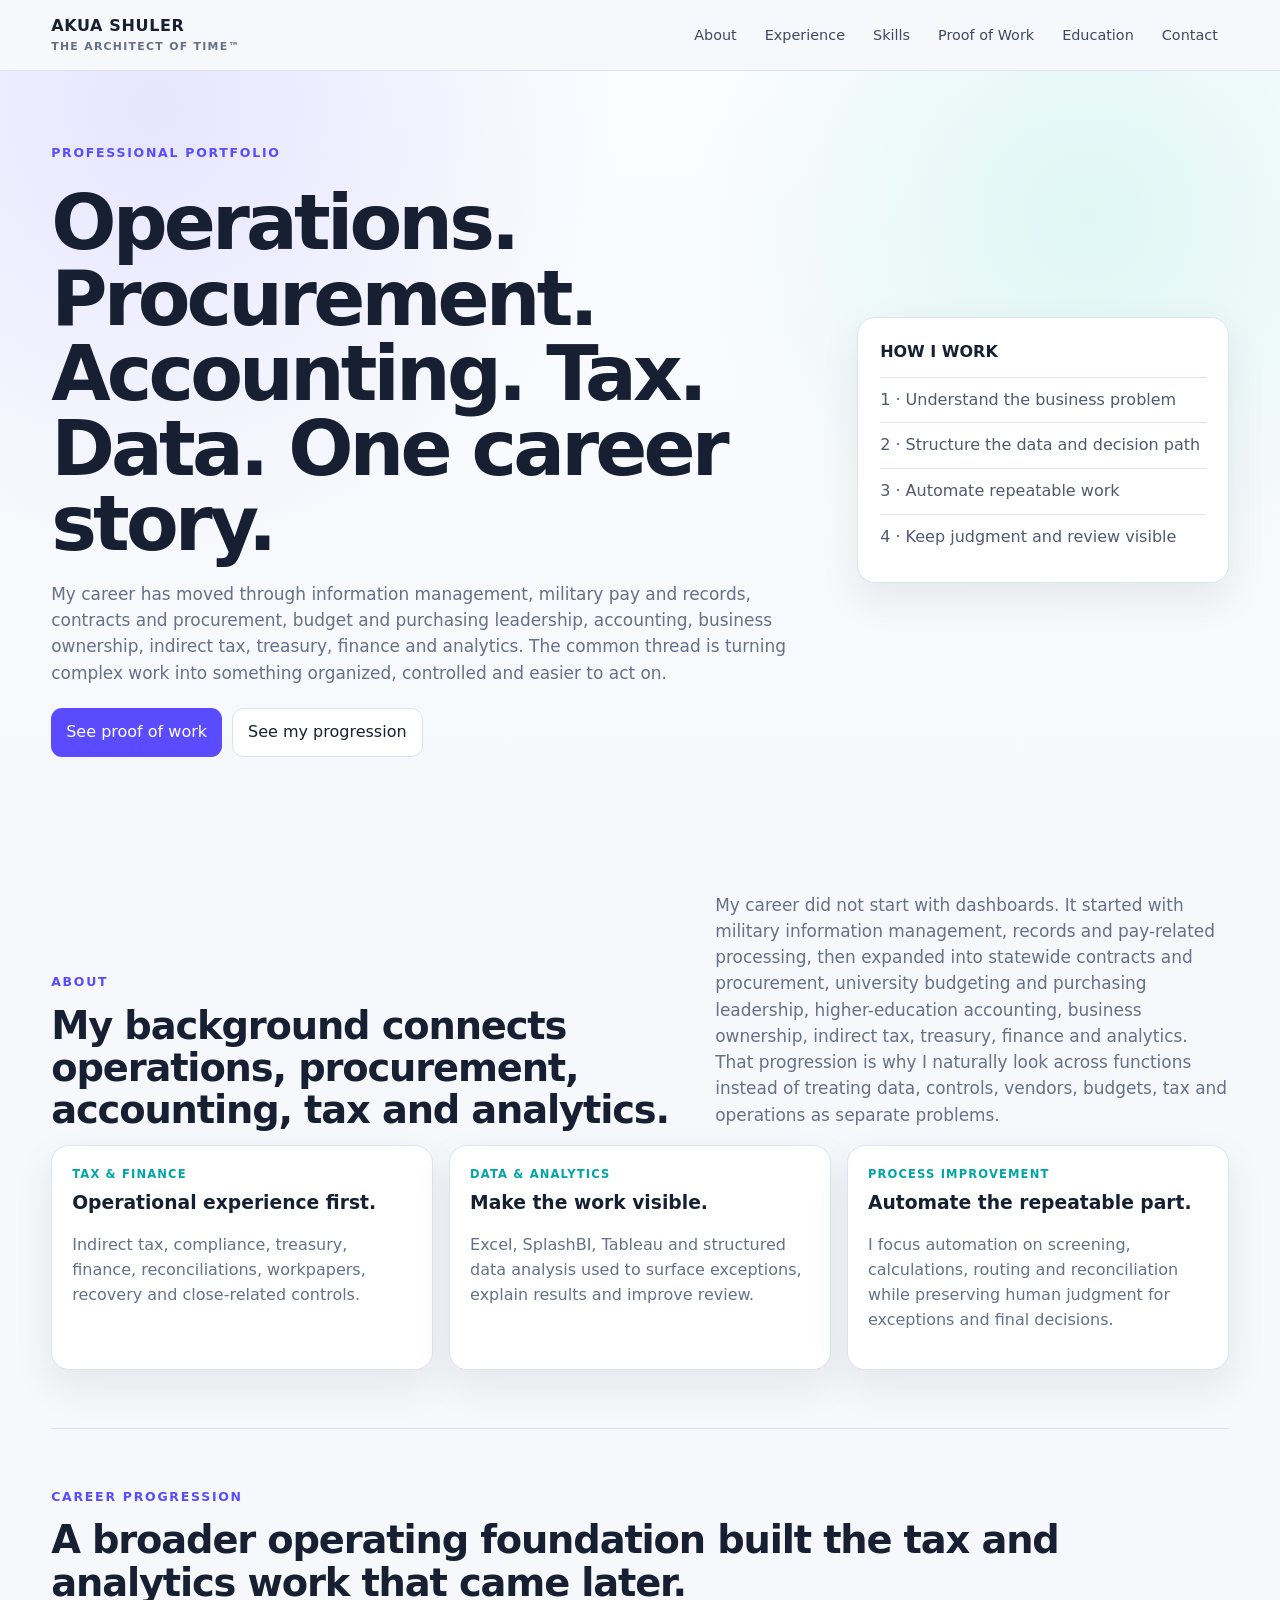
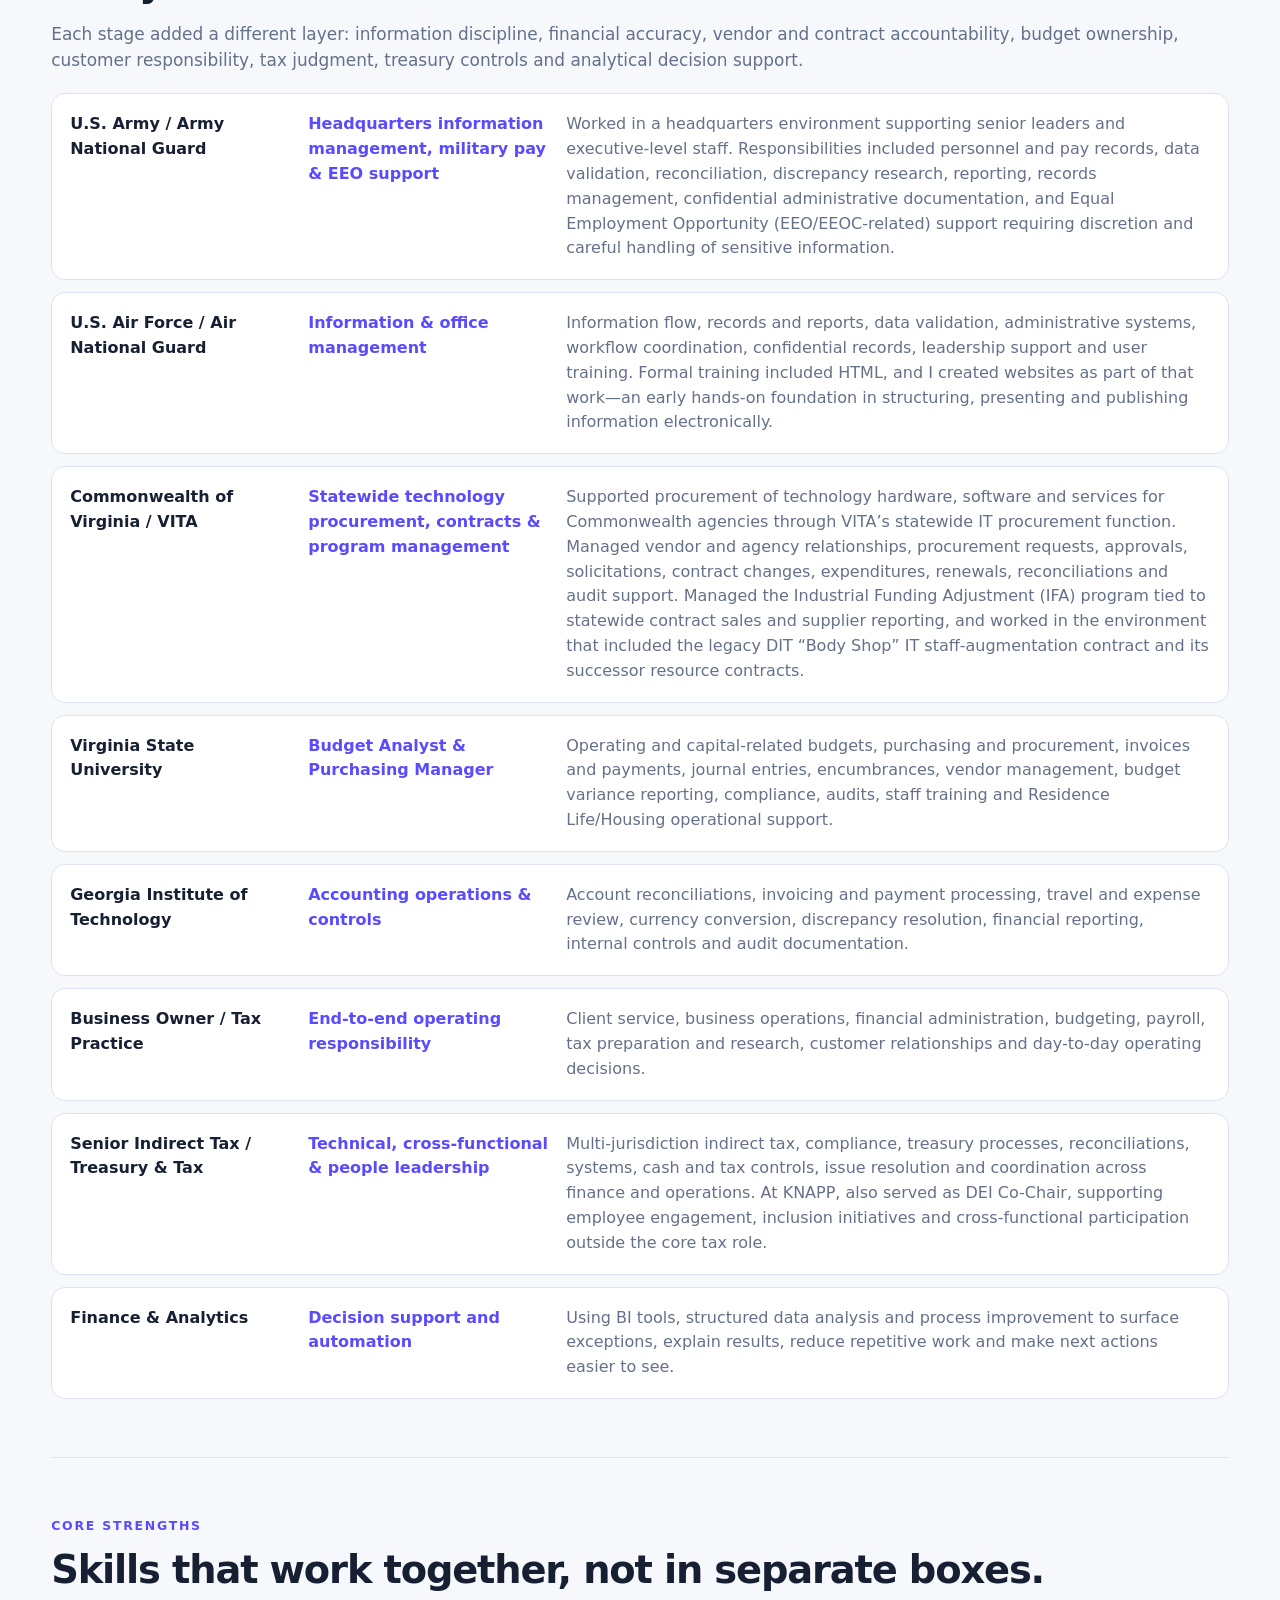
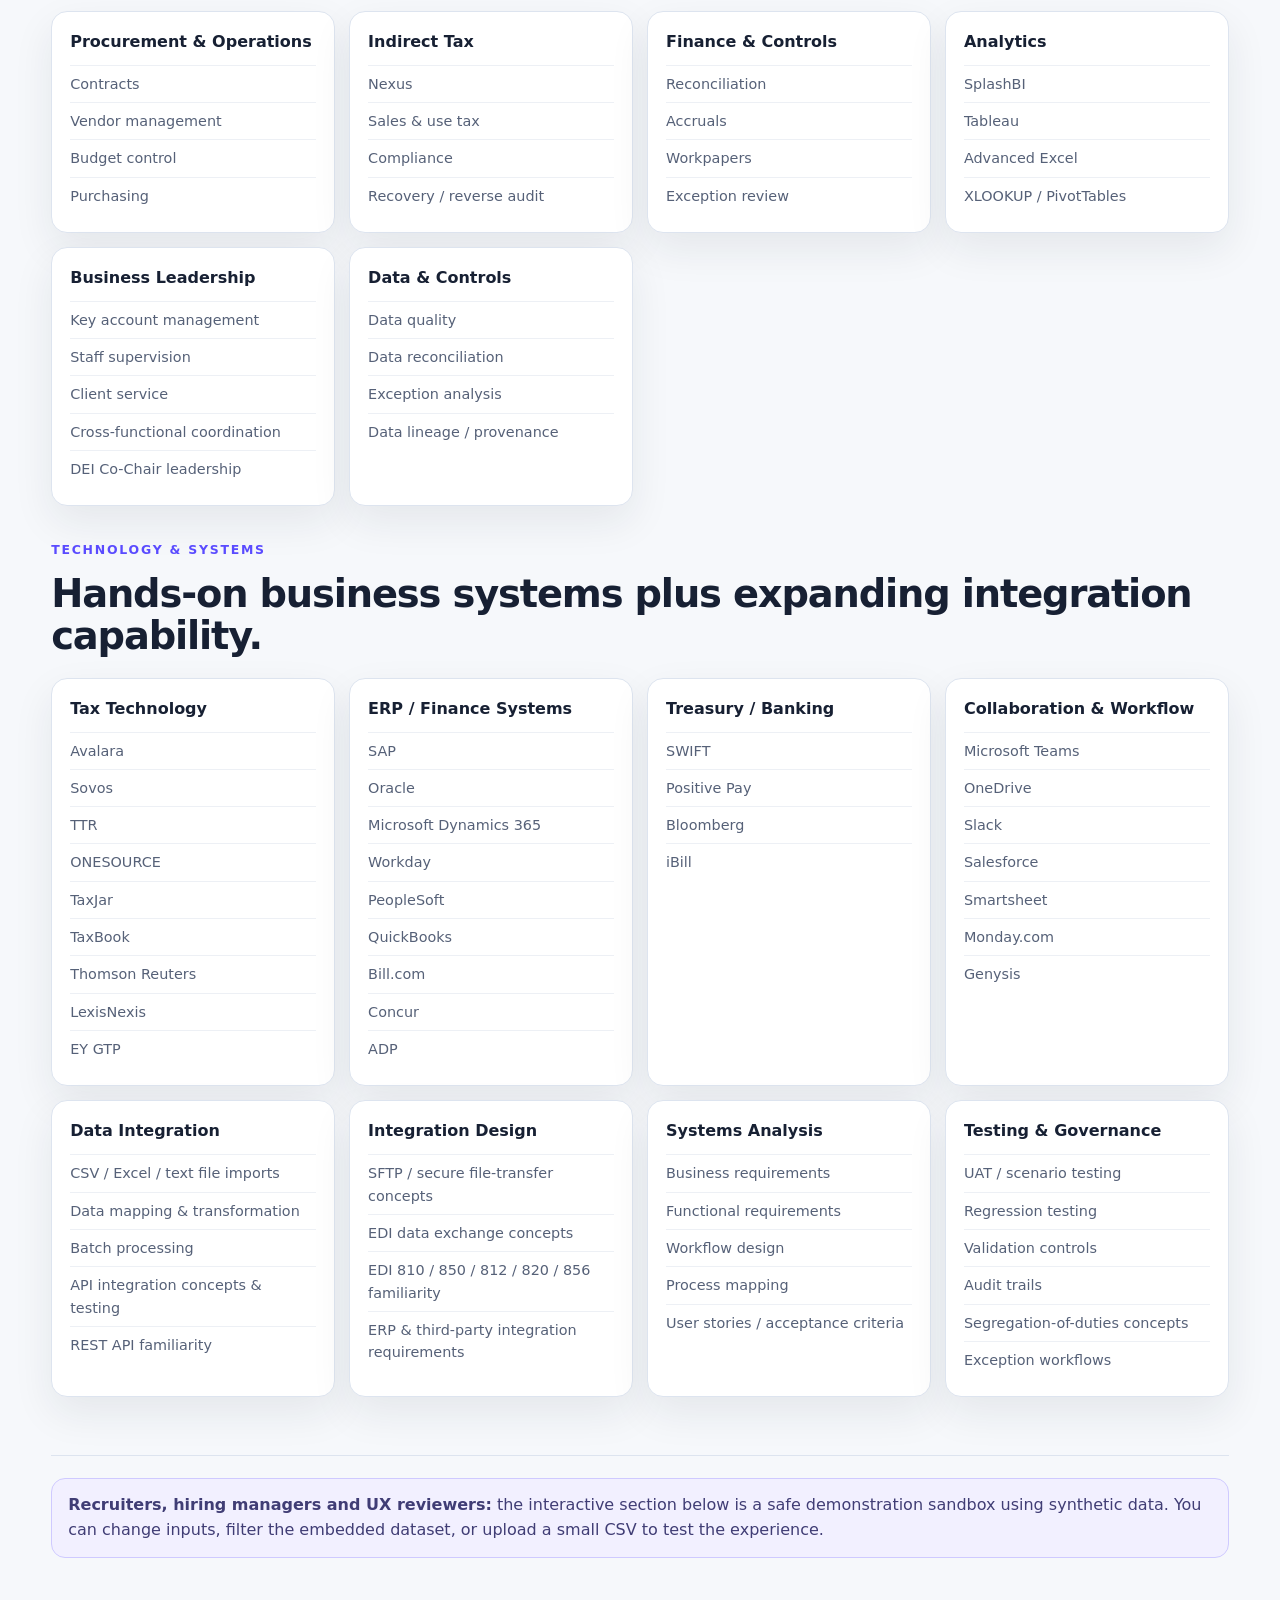
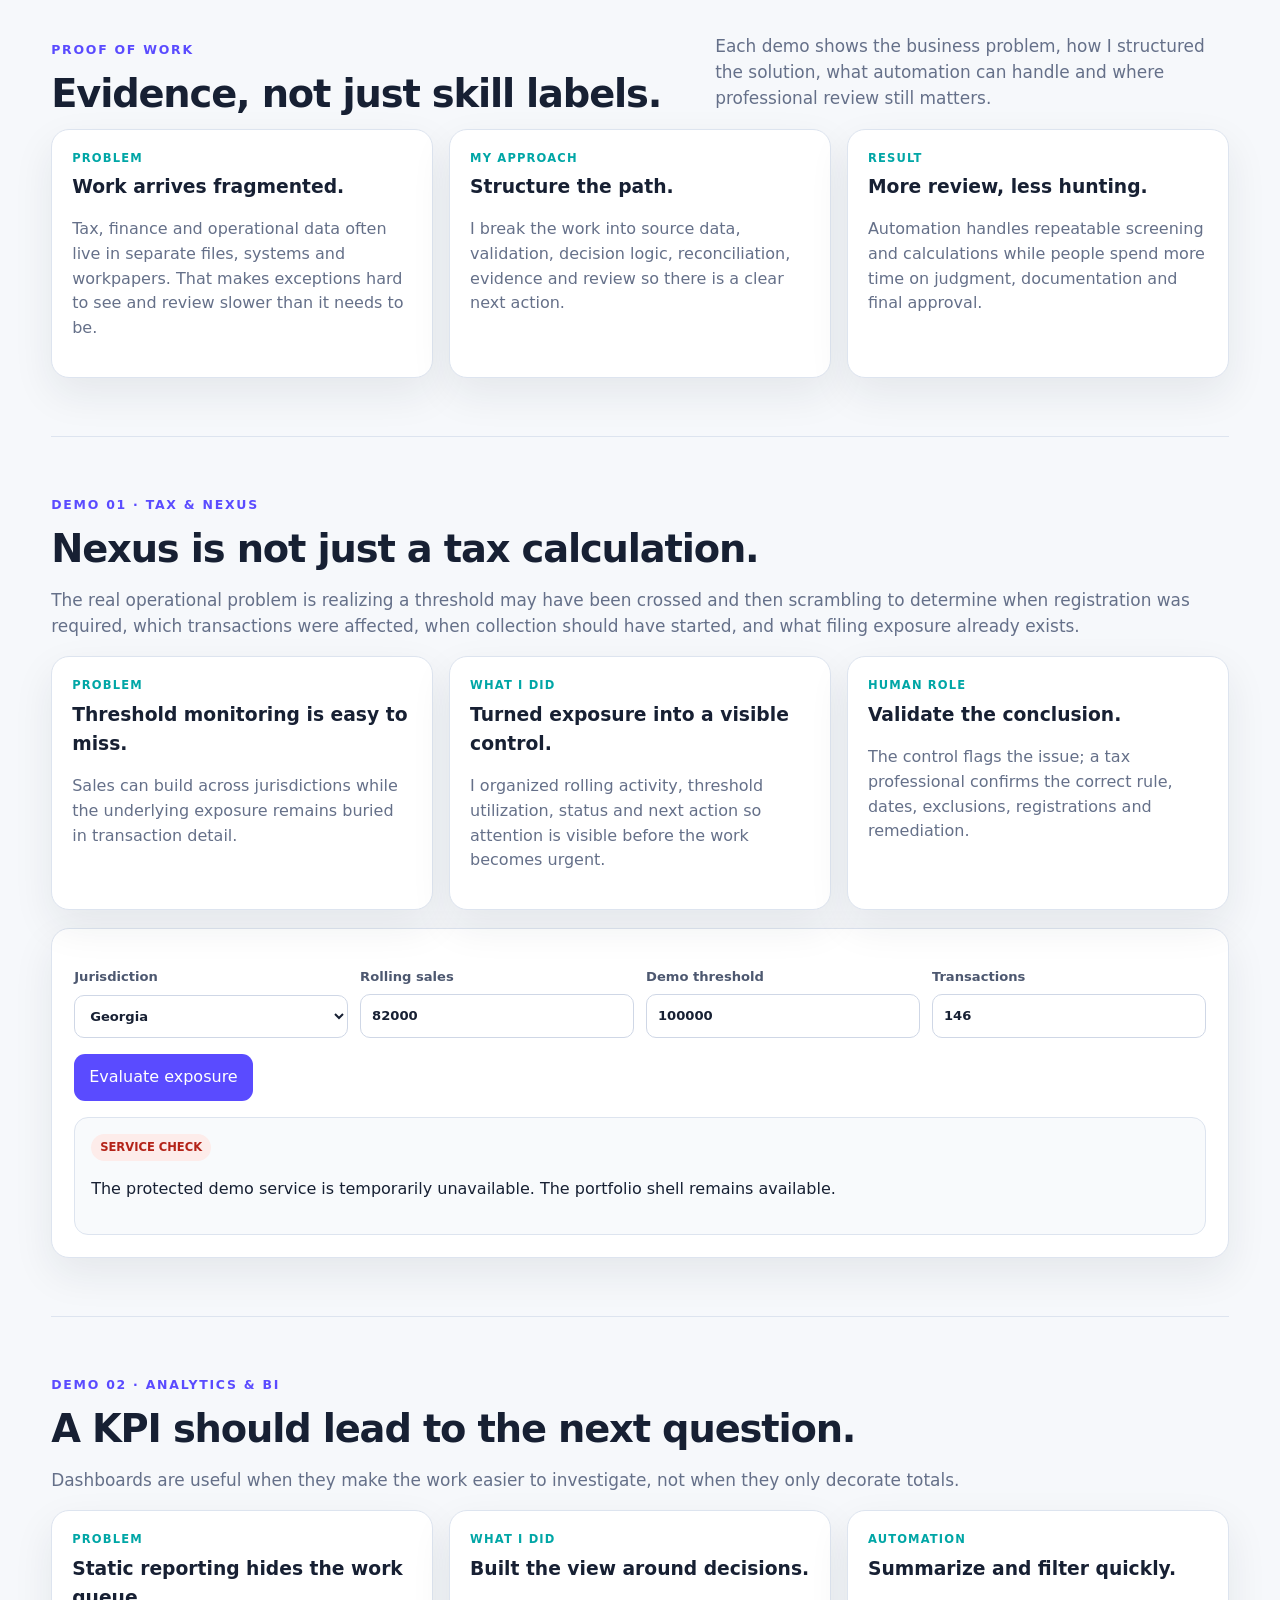
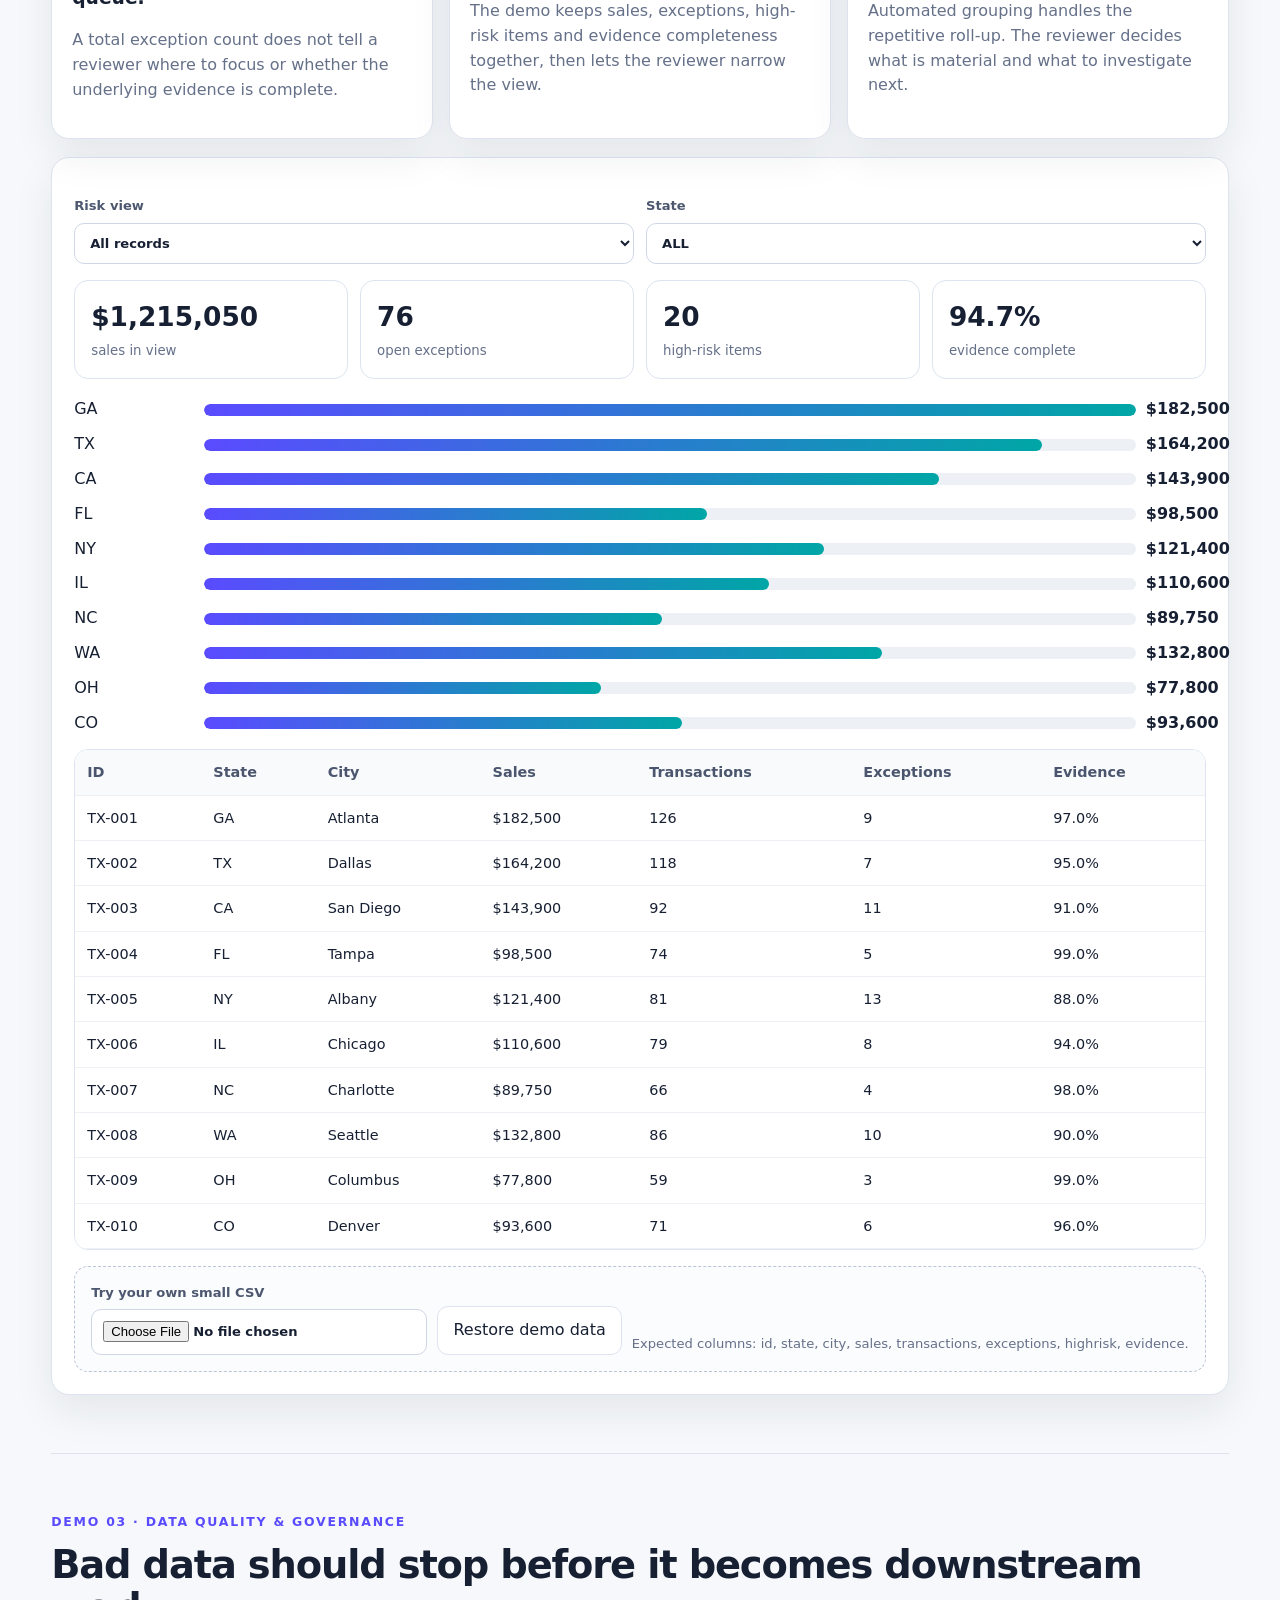
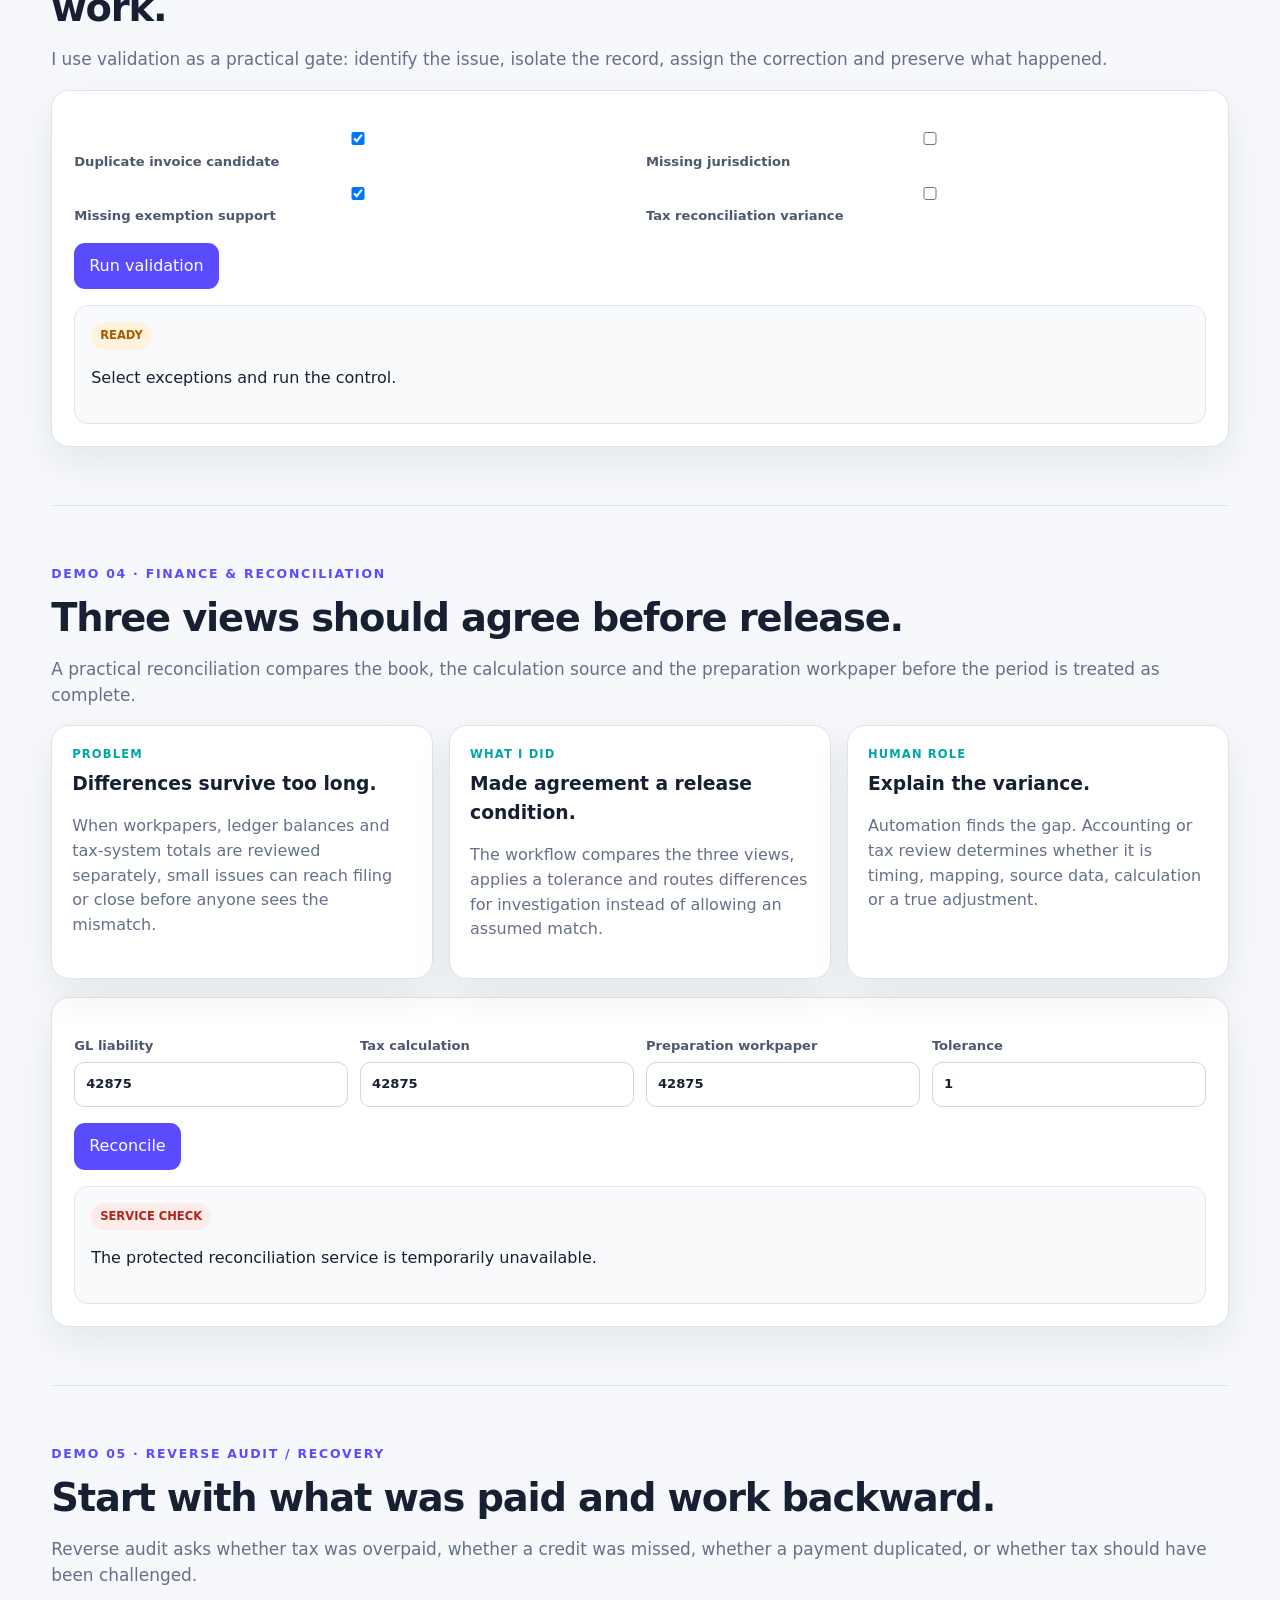
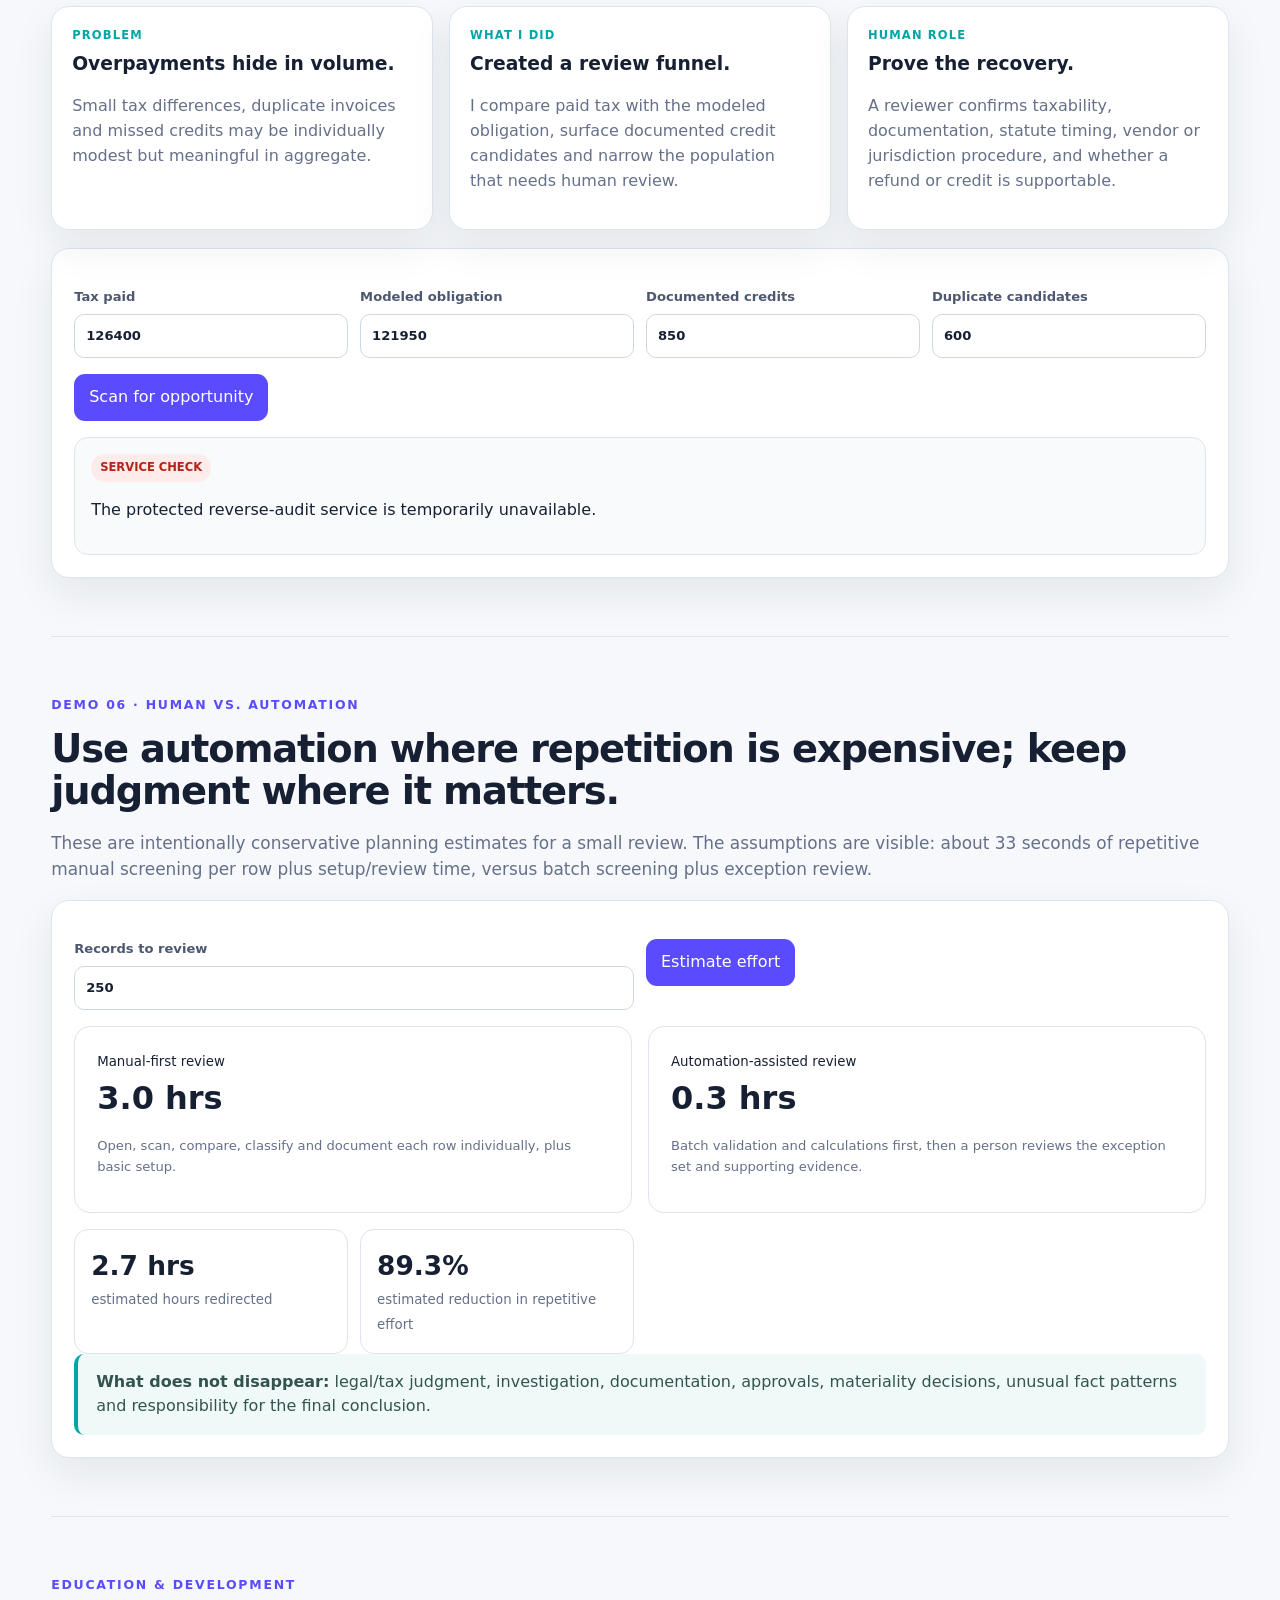
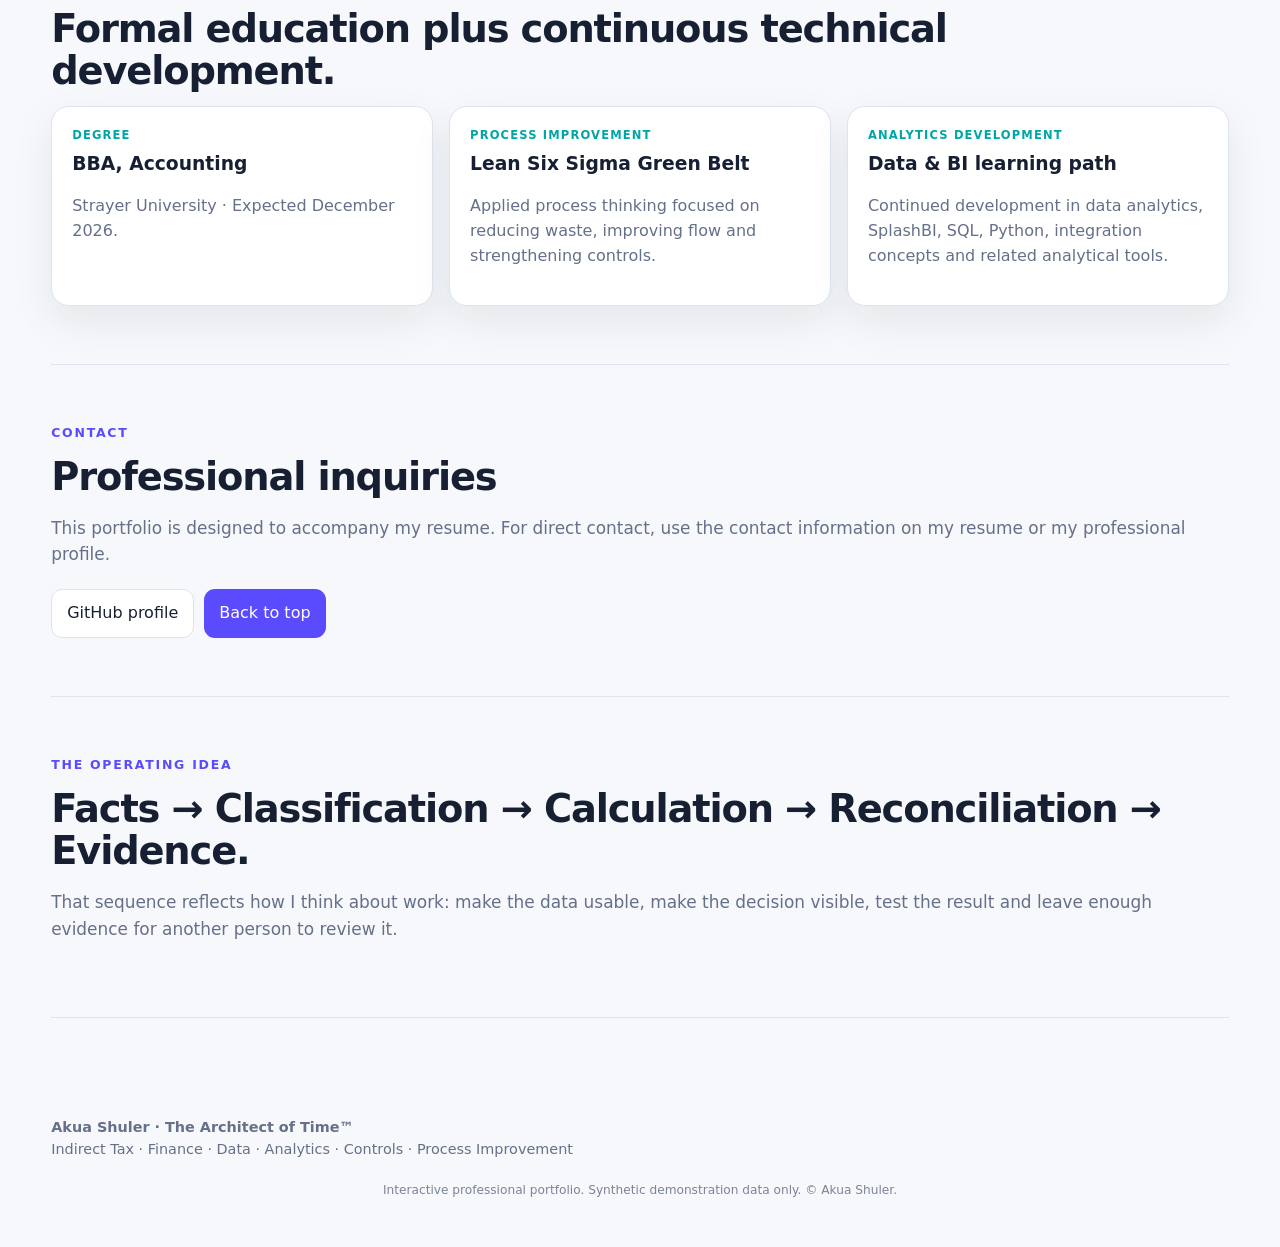
==== commit d5782f96: "Add KNAPP DEI Co-Chair leadership experience" ====
--- a/index.html
+++ b/index.html
@@ -13,7 +13,7 @@
 <article><strong>Virginia State University</strong><span>Budget Analyst & Purchasing Manager</span><p>Operating and capital-related budgets, purchasing and procurement, invoices and payments, journal entries, encumbrances, vendor management, budget variance reporting, compliance, audits, staff training and Residence Life/Housing operational support.</p></article>
 <article><strong>Georgia Institute of Technology</strong><span>Accounting operations & controls</span><p>Account reconciliations, invoicing and payment processing, travel and expense review, currency conversion, discrepancy resolution, financial reporting, internal controls and audit documentation.</p></article>
 <article><strong>Business Owner / Tax Practice</strong><span>End-to-end operating responsibility</span><p>Client service, business operations, financial administration, budgeting, payroll, tax preparation and research, customer relationships and day-to-day operating decisions.</p></article>
-<article><strong>Senior Indirect Tax / Treasury & Tax</strong><span>Technical and cross-functional ownership</span><p>Multi-jurisdiction indirect tax, compliance, treasury processes, reconciliations, systems, cash and tax controls, issue resolution and coordination across finance and operations.</p></article>
+<article><strong>Senior Indirect Tax / Treasury & Tax</strong><span>Technical, cross-functional & people leadership</span><p>Multi-jurisdiction indirect tax, compliance, treasury processes, reconciliations, systems, cash and tax controls, issue resolution and coordination across finance and operations. At KNAPP, also served as DEI Co-Chair, supporting employee engagement, inclusion initiatives and cross-functional participation outside the core tax role.</p></article>
 <article><strong>Finance & Analytics</strong><span>Decision support and automation</span><p>Using BI tools, structured data analysis and process improvement to surface exceptions, explain results, reduce repetitive work and make next actions easier to see.</p></article>
 </div></section>
 
@@ -23,7 +23,7 @@
 <div class="skill-card"><b>Indirect Tax</b><span>Nexus</span><span>Sales & use tax</span><span>Compliance</span><span>Recovery / reverse audit</span></div>
 <div class="skill-card"><b>Finance & Controls</b><span>Reconciliation</span><span>Accruals</span><span>Workpapers</span><span>Exception review</span></div>
 <div class="skill-card"><b>Analytics</b><span>SplashBI</span><span>Tableau</span><span>Advanced Excel</span><span>XLOOKUP / PivotTables</span></div>
-<div class="skill-card"><b>Business Leadership</b><span>Key account management</span><span>Staff supervision</span><span>Client service</span><span>Cross-functional coordination</span></div>
+<div class="skill-card"><b>Business Leadership</b><span>Key account management</span><span>Staff supervision</span><span>Client service</span><span>Cross-functional coordination</span><span>DEI Co-Chair leadership</span></div>
 <div class="skill-card"><b>Data & Controls</b><span>Data quality</span><span>Data reconciliation</span><span>Exception analysis</span><span>Data lineage / provenance</span></div>
 </div>
 
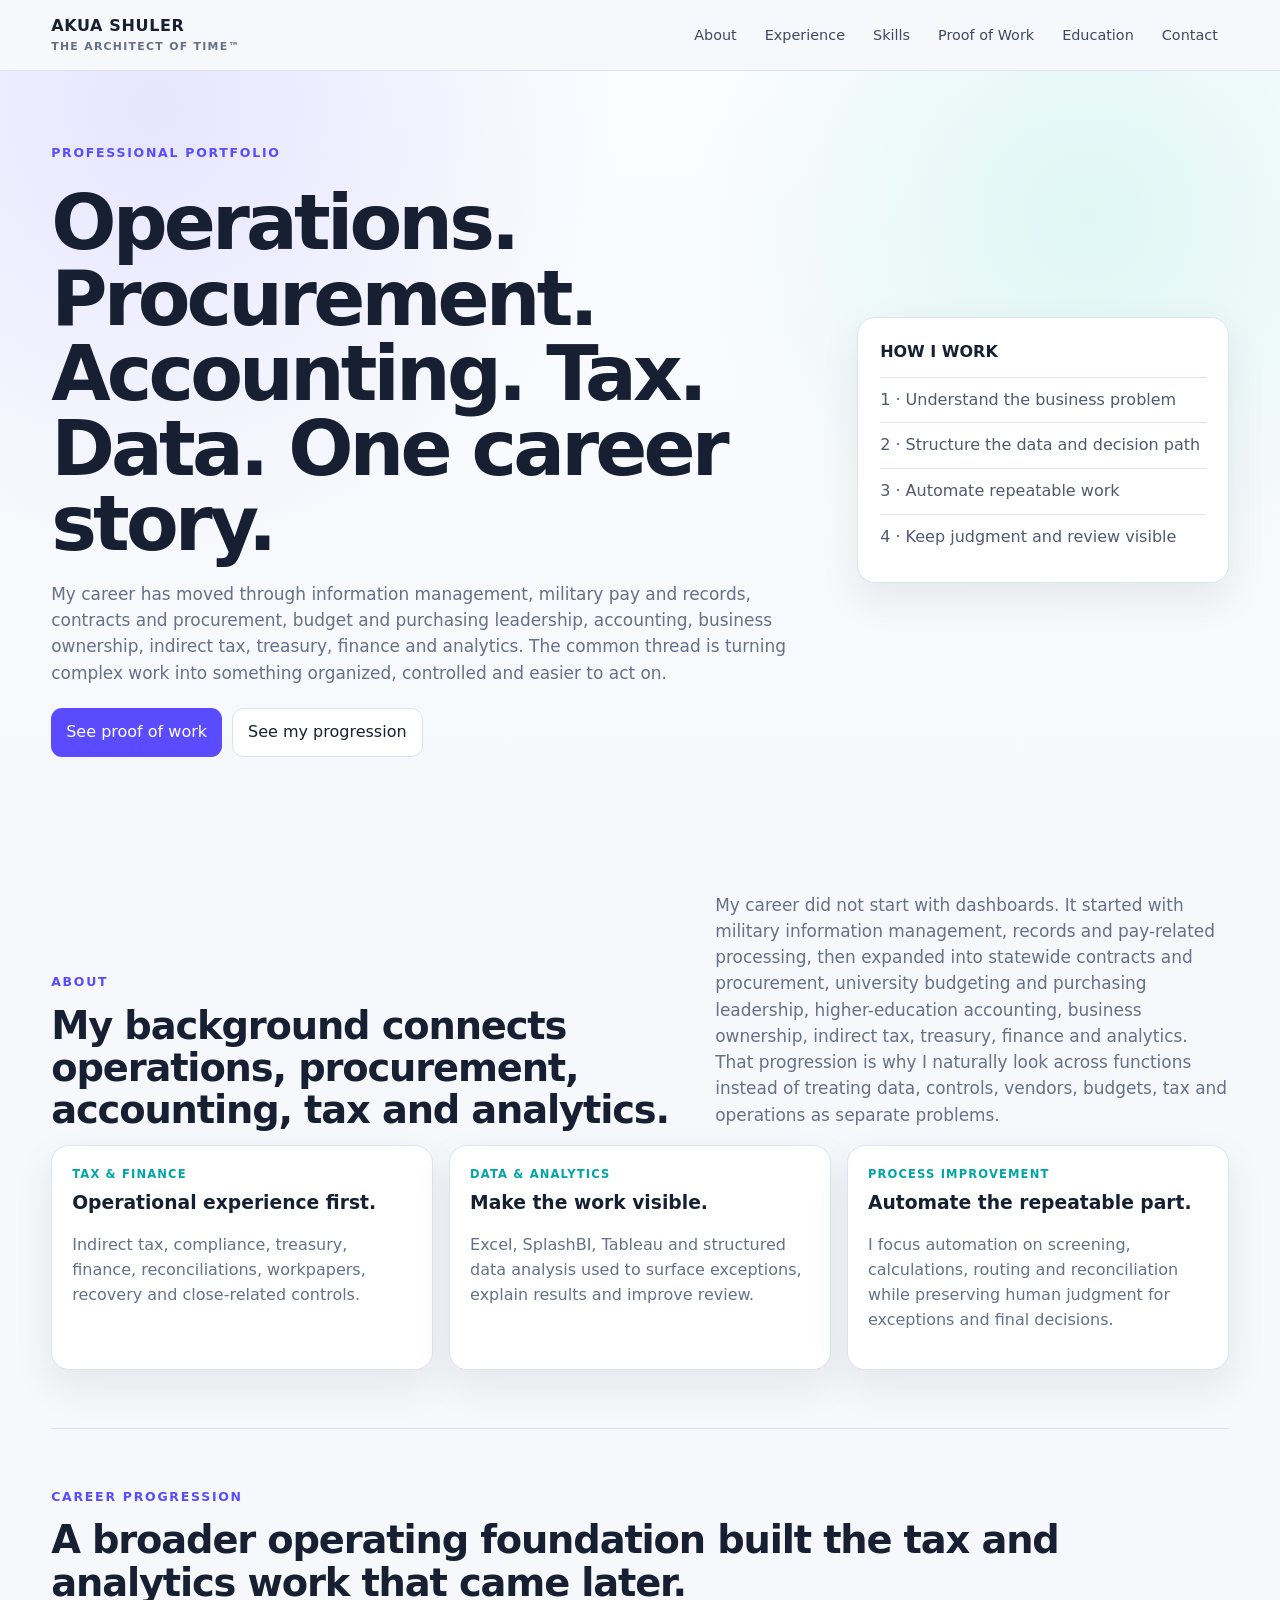
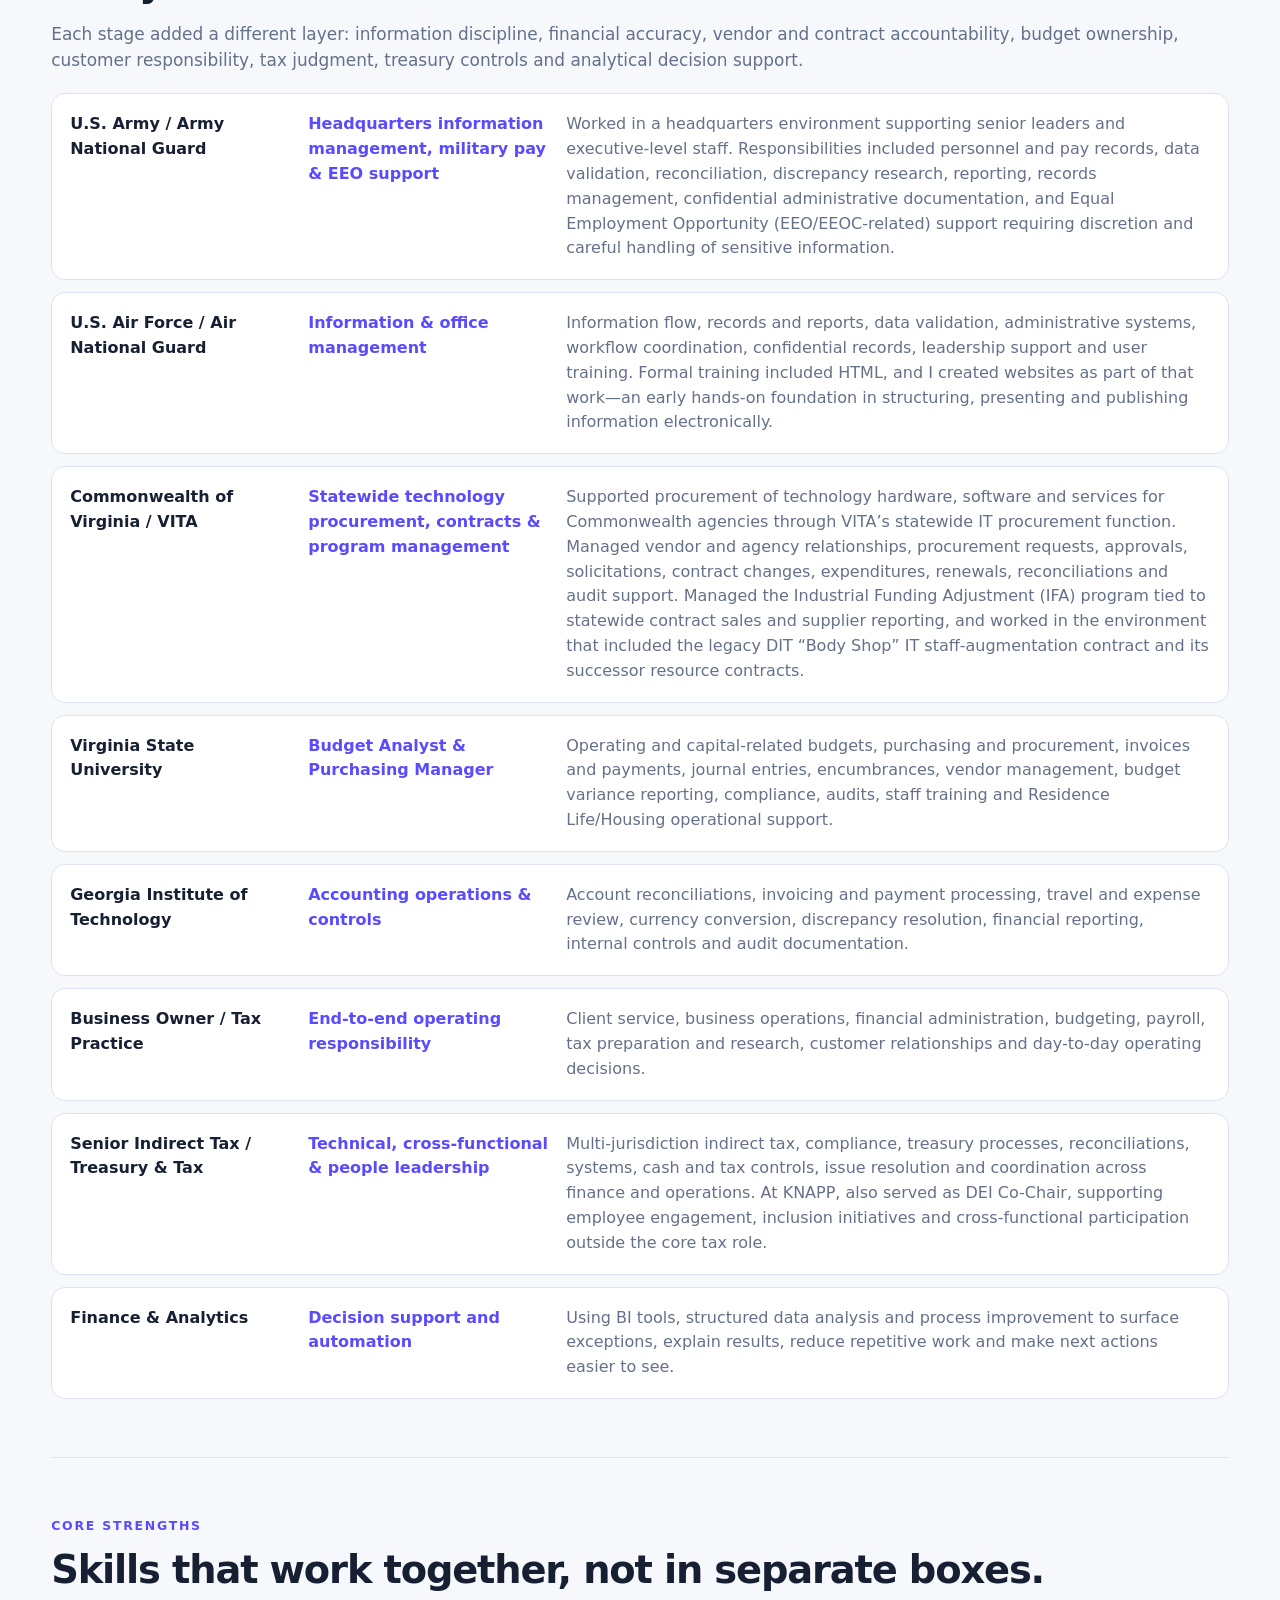
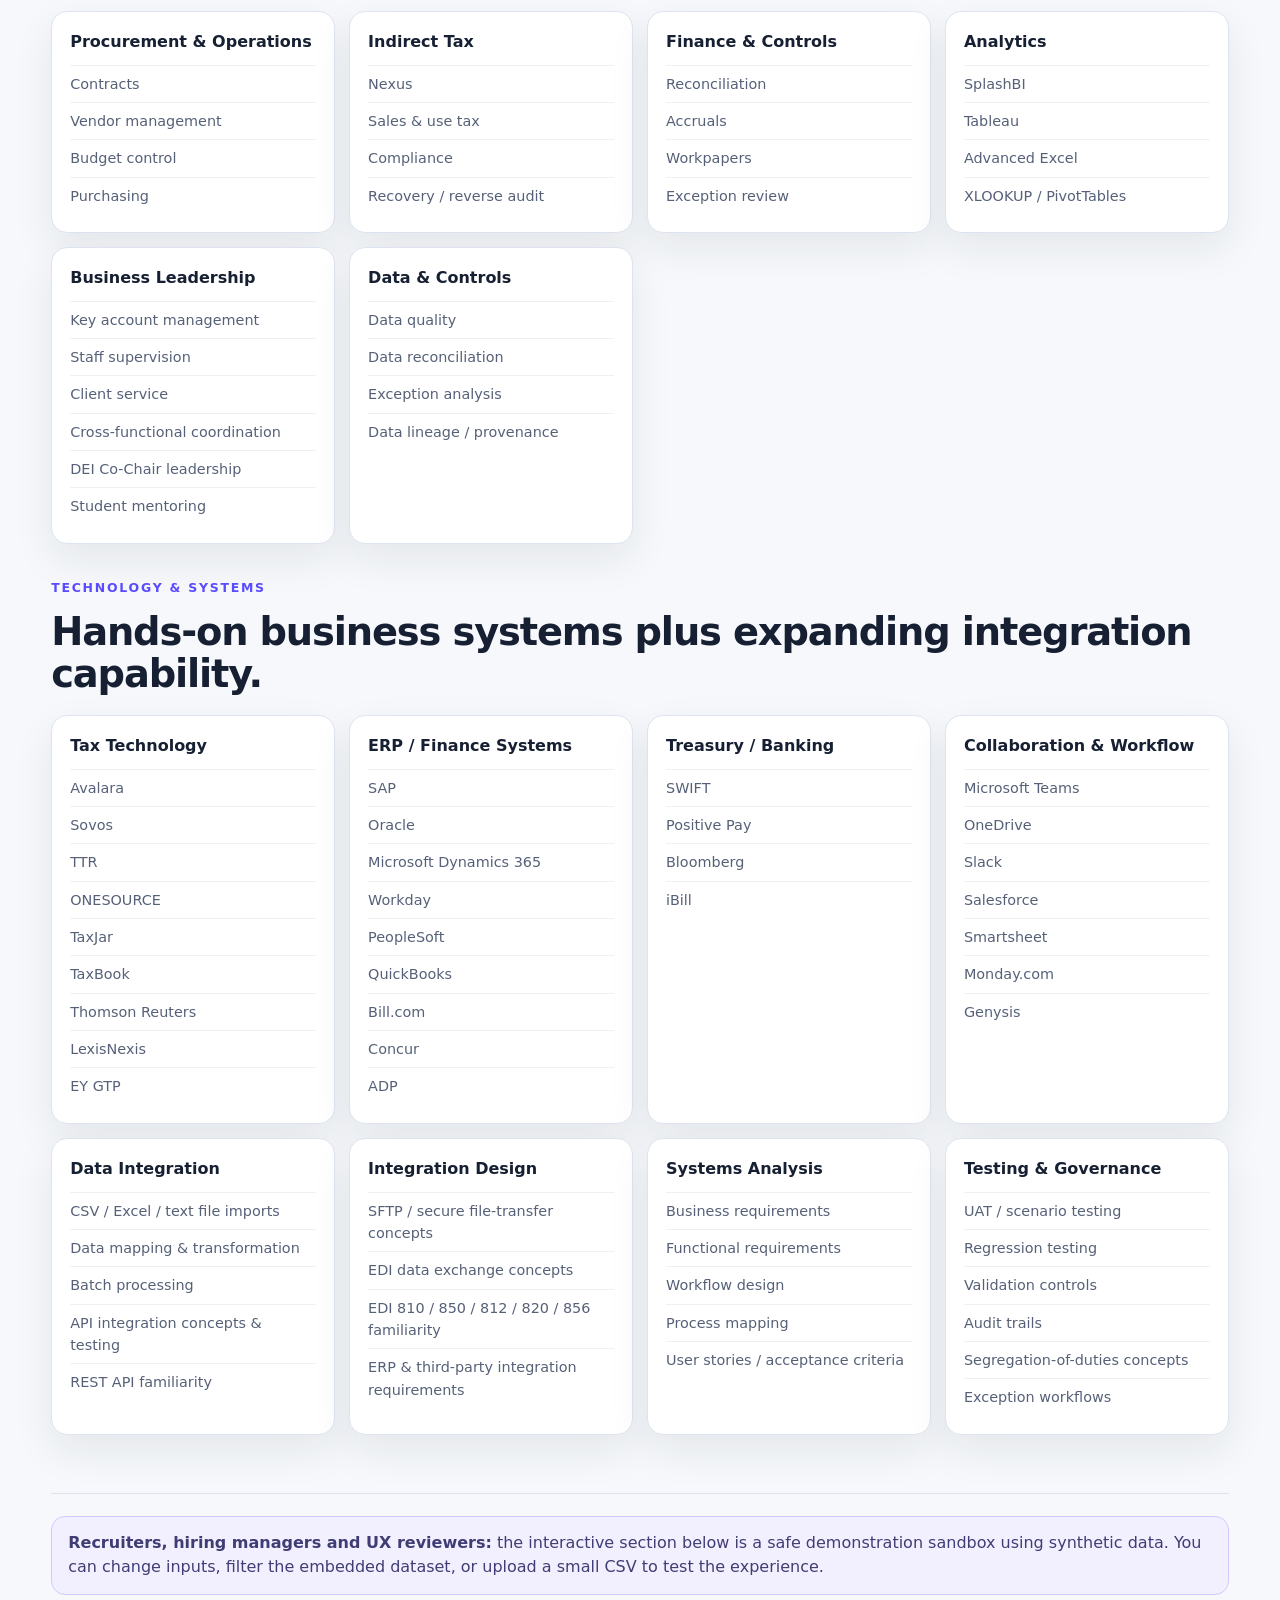
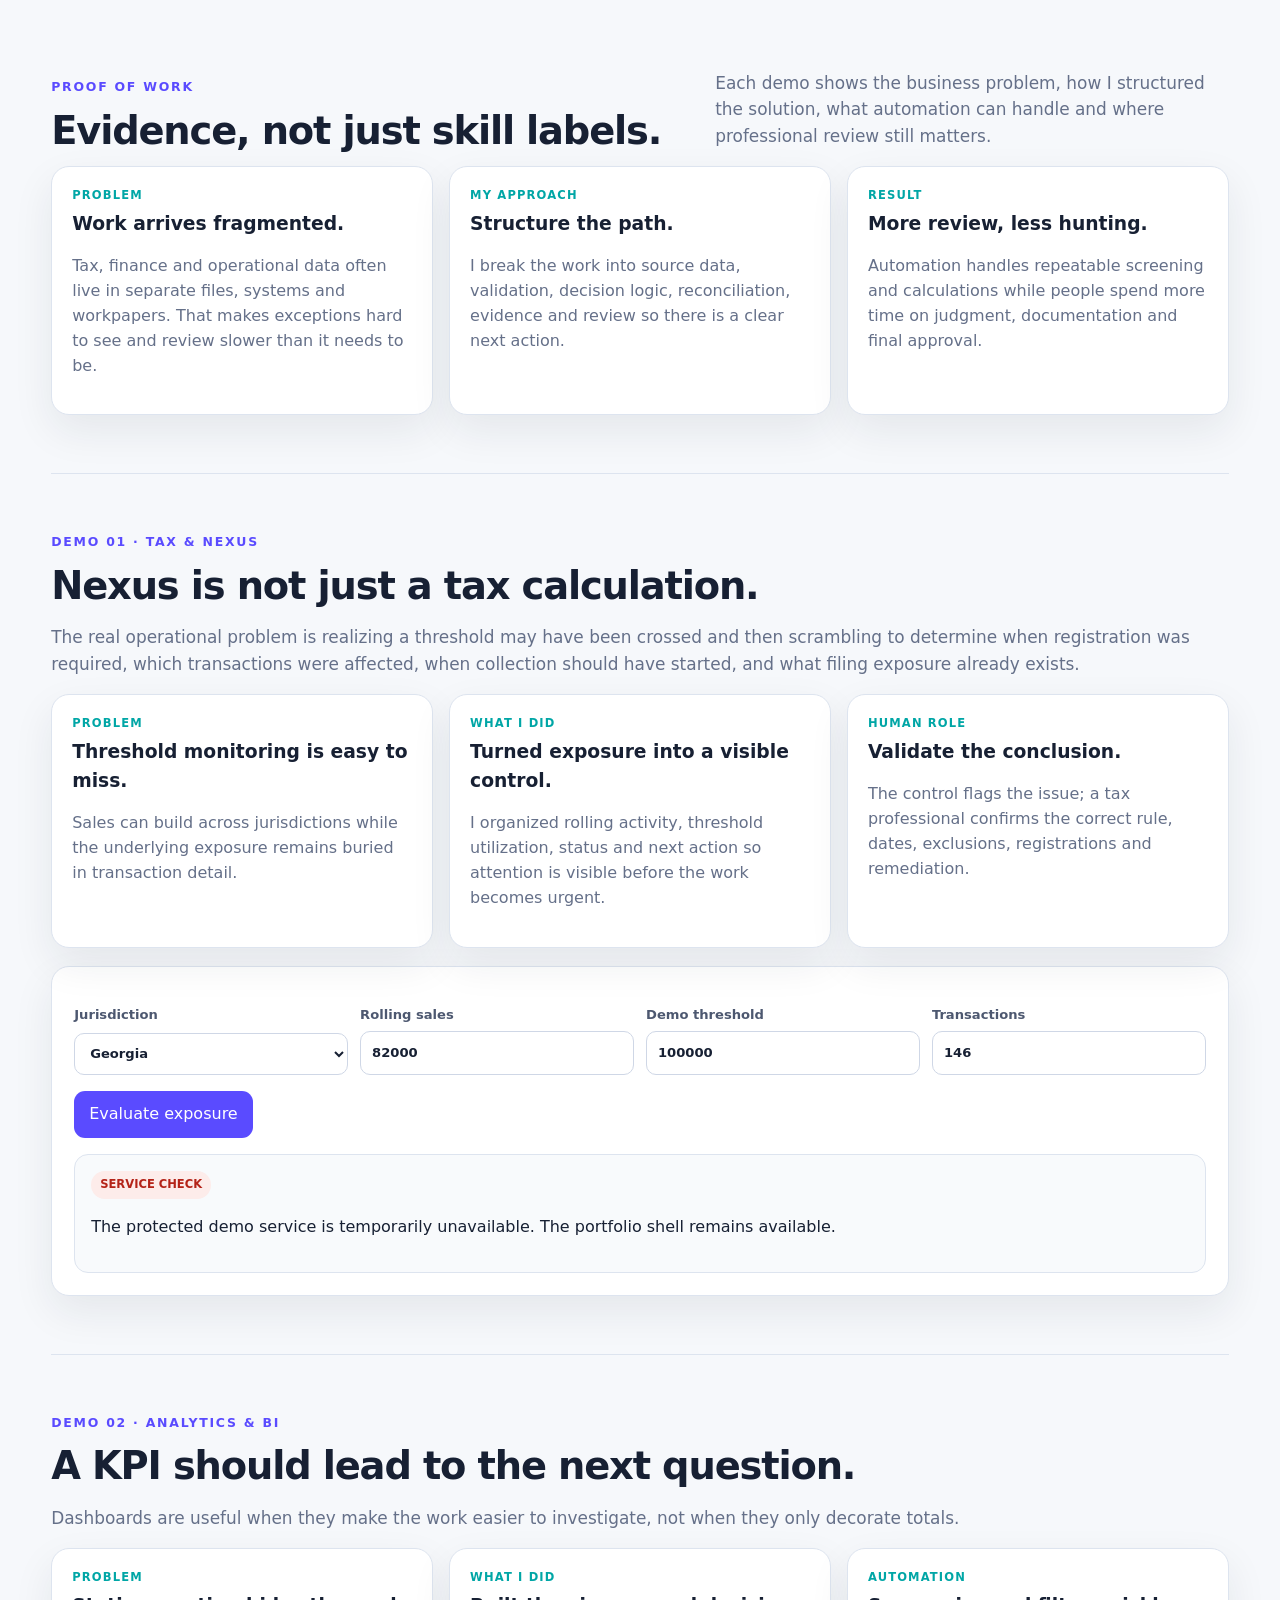
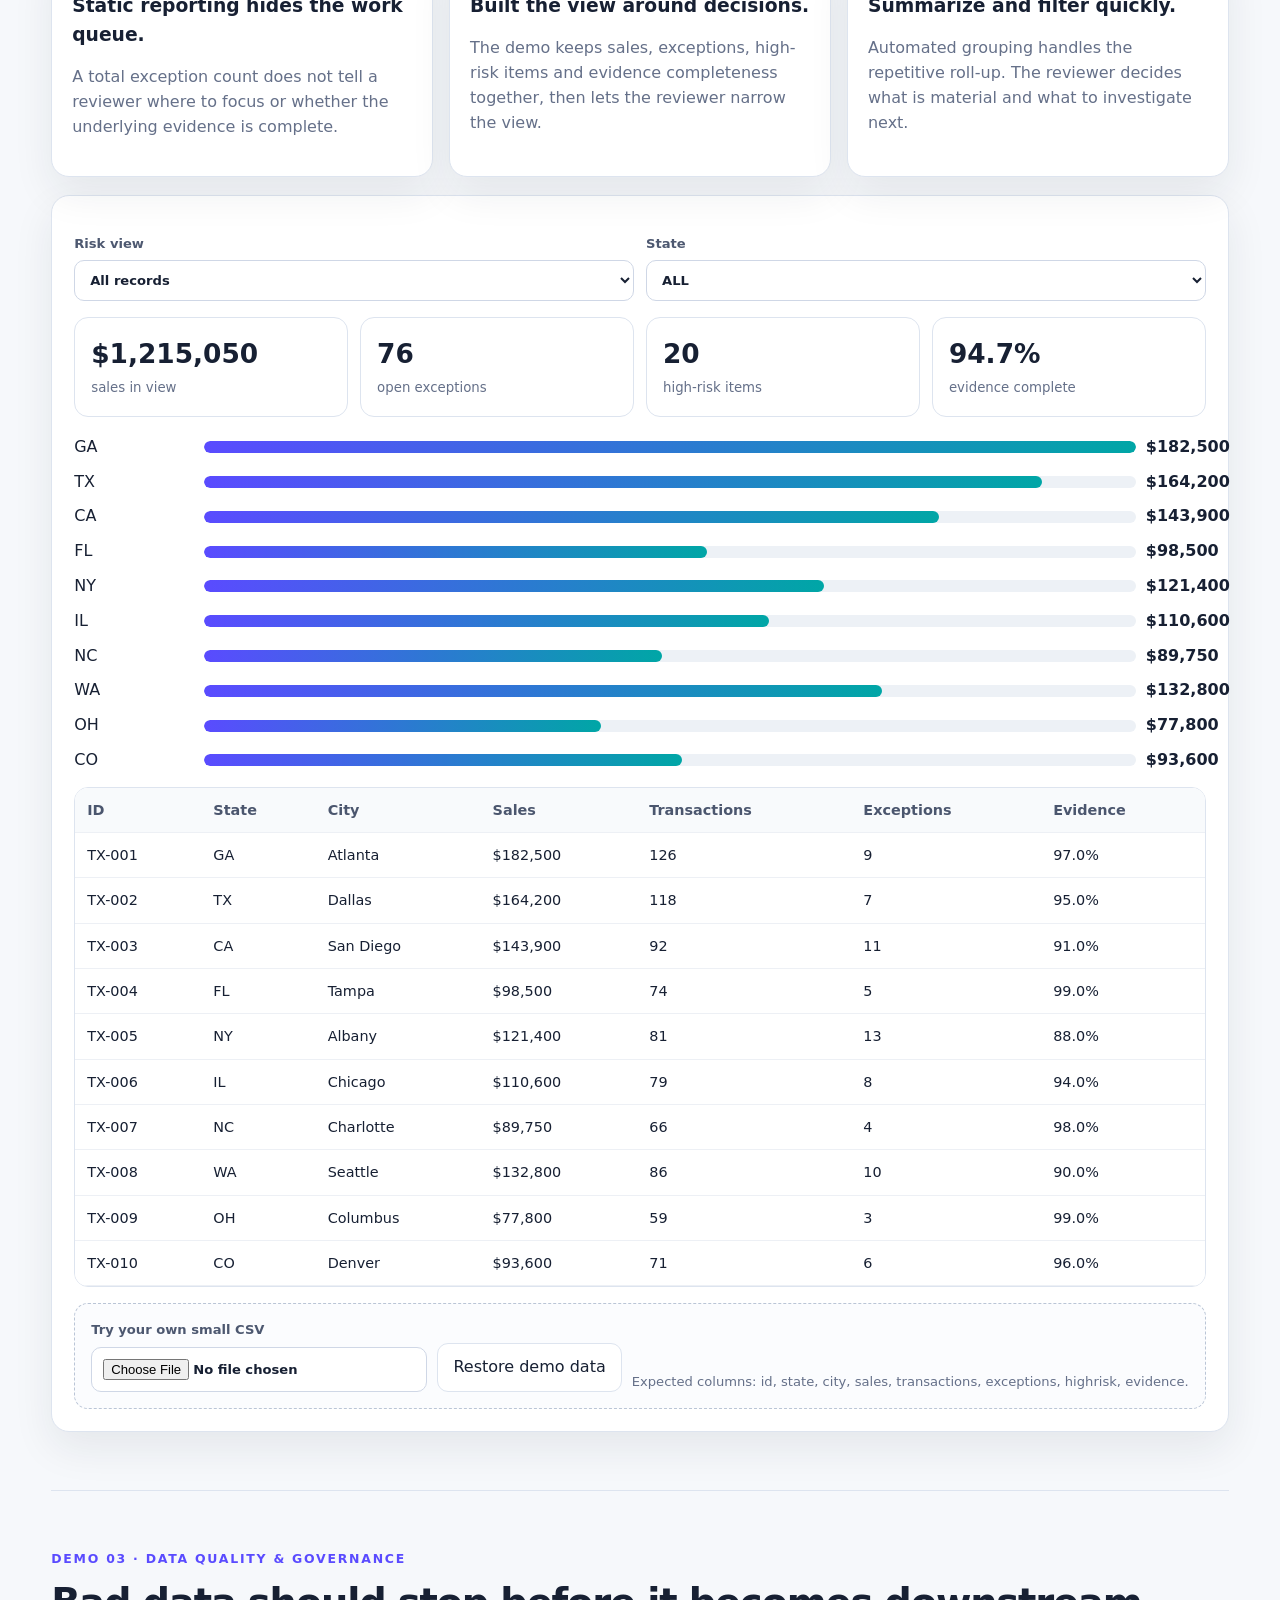
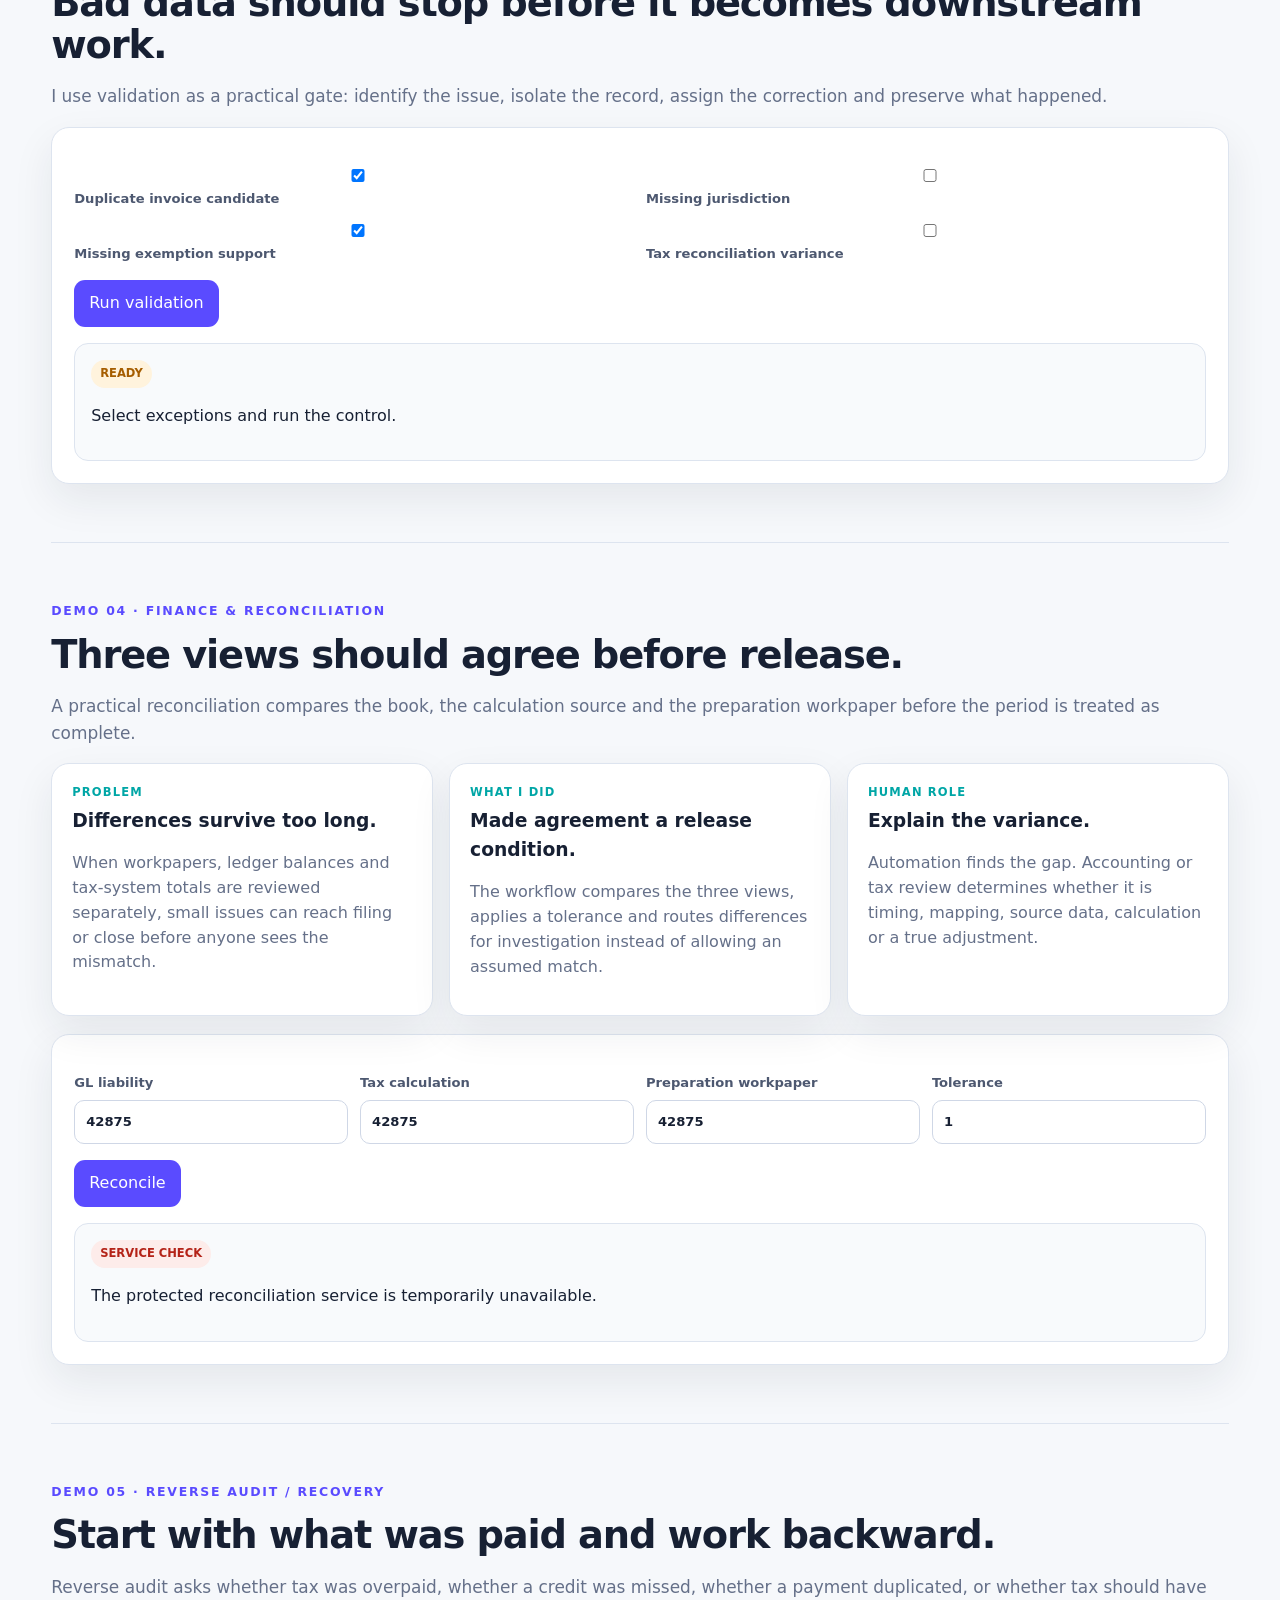
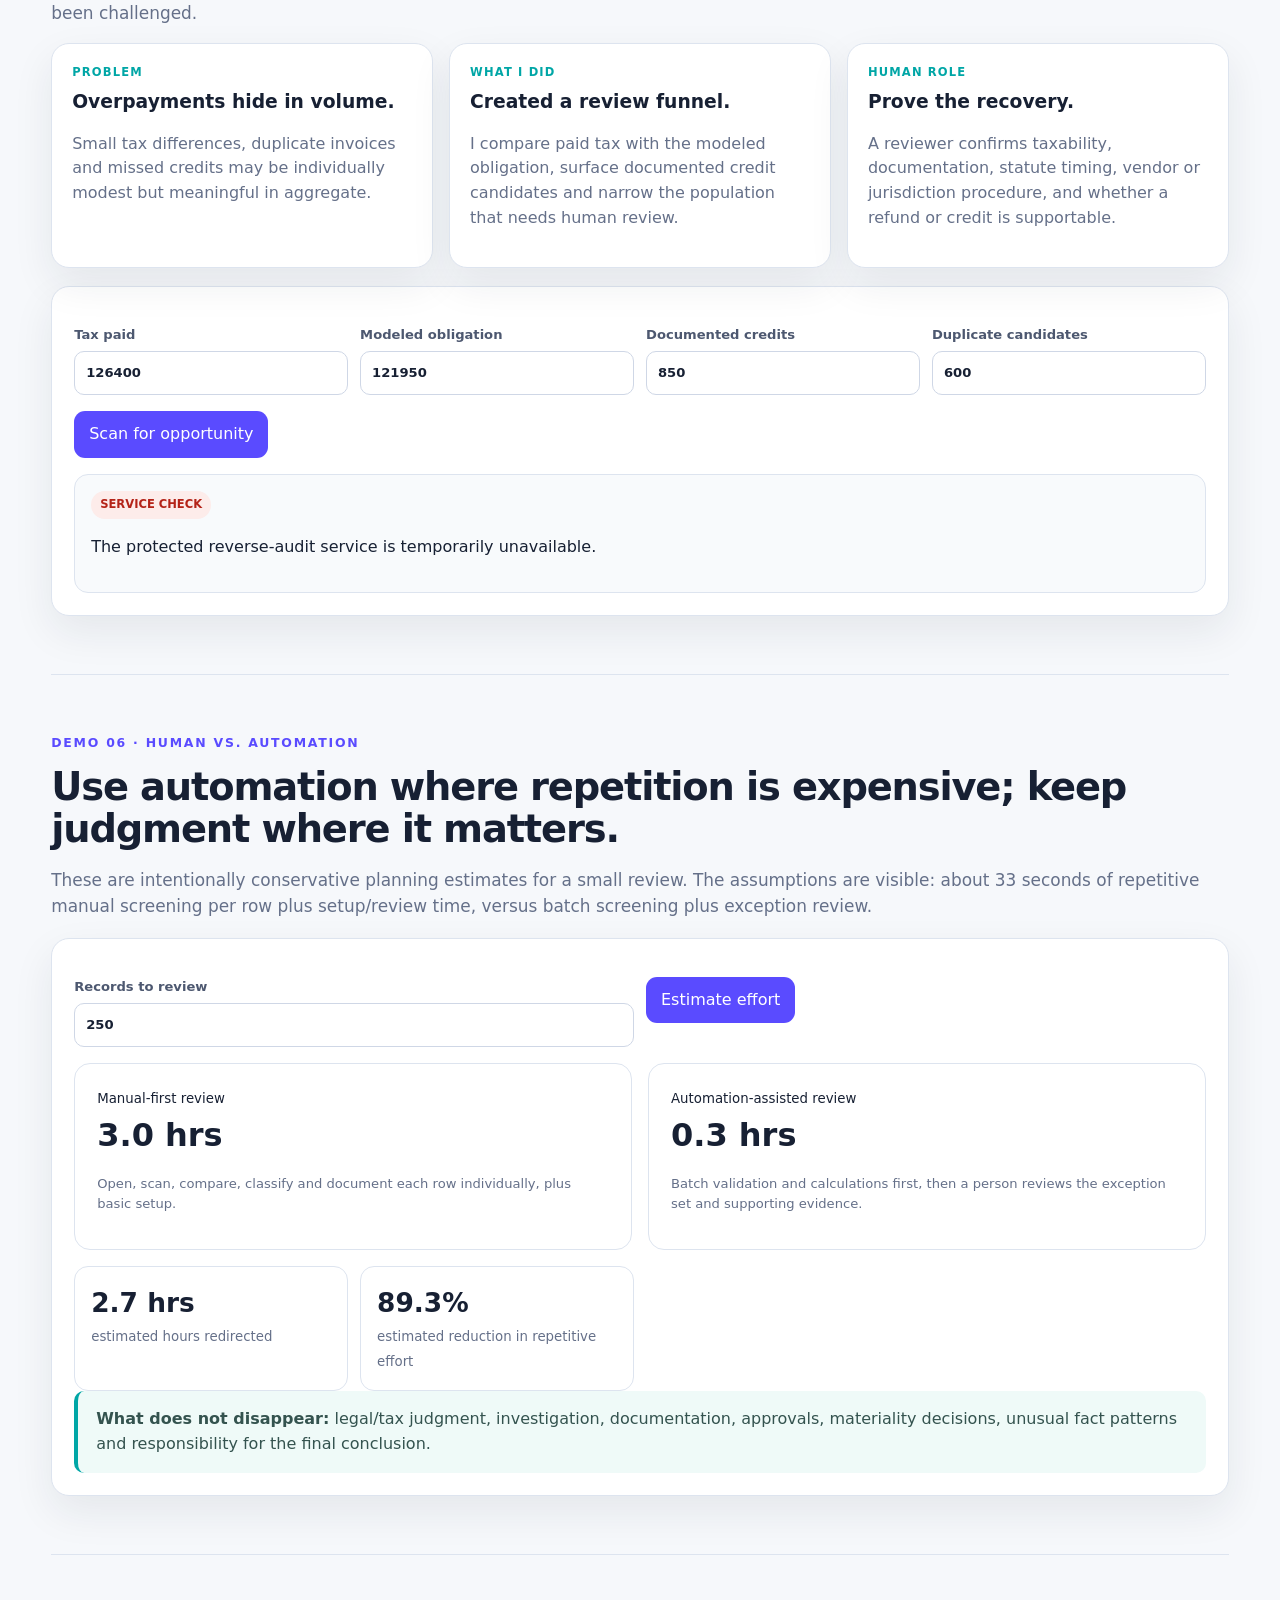
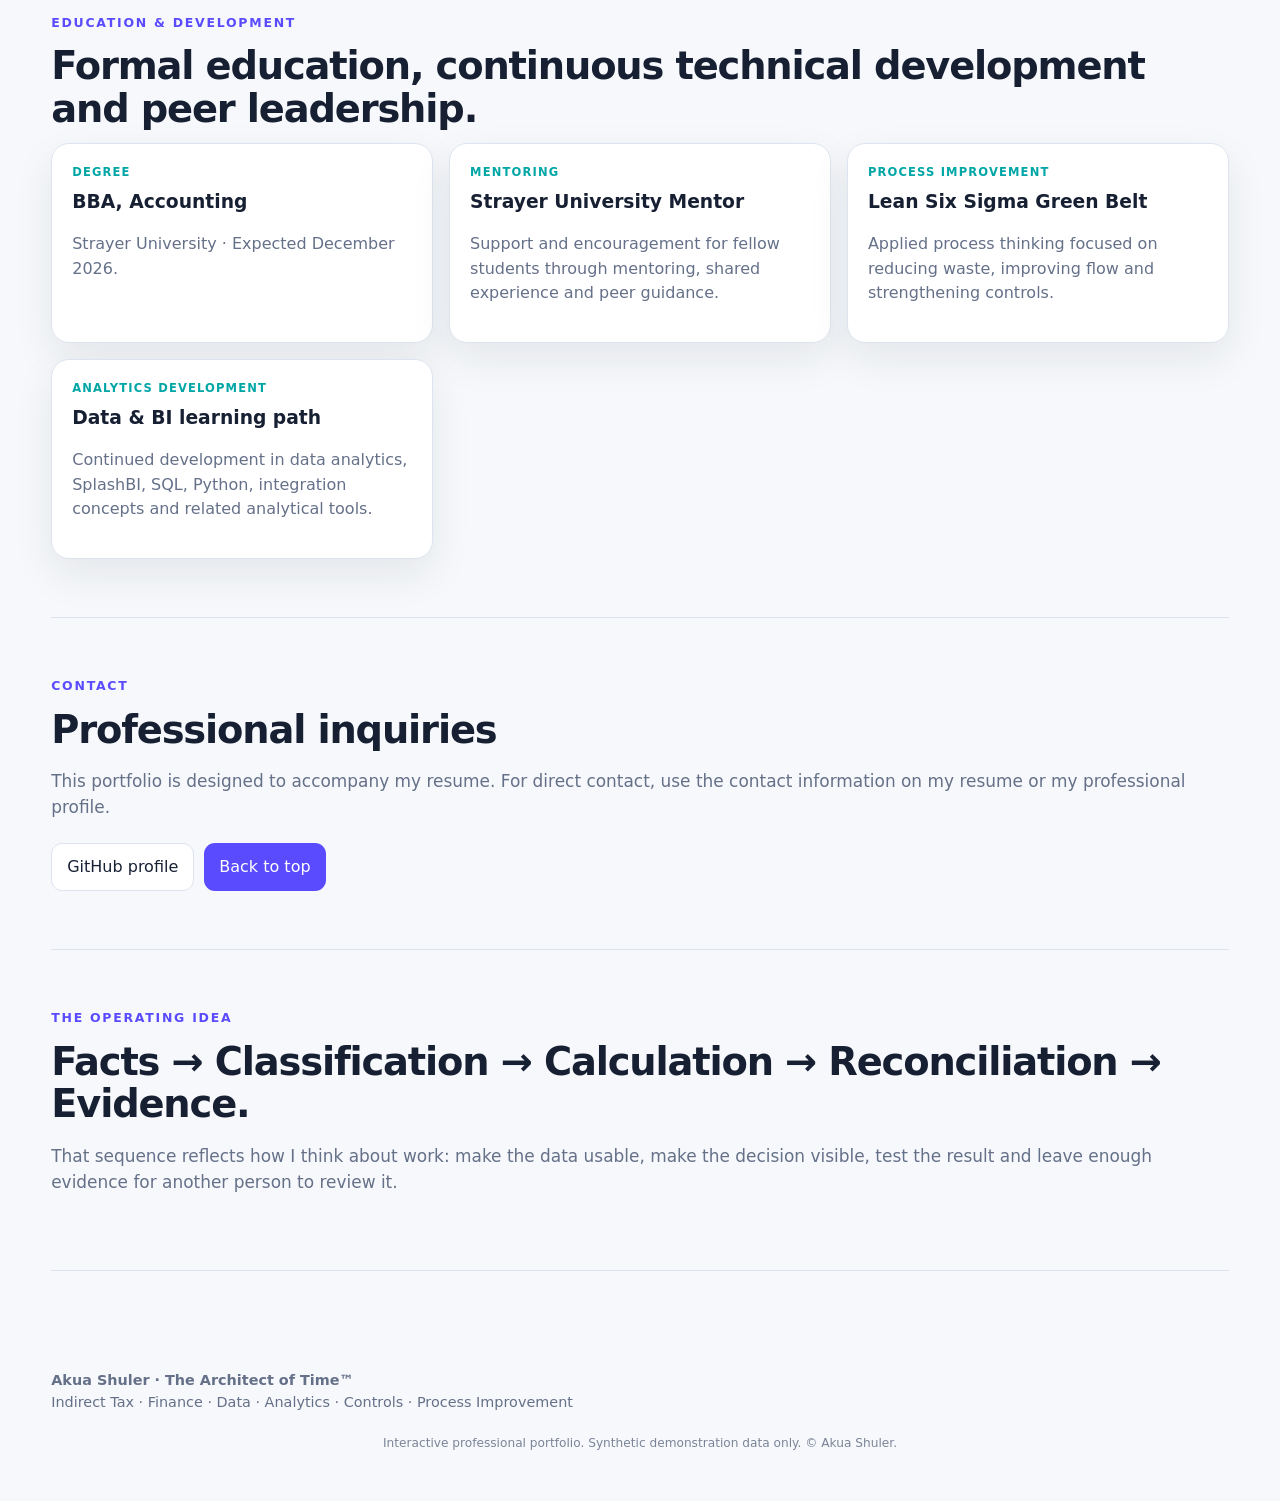
==== commit 01f1ff3e: "Add Strayer University mentoring to leadership and education" ====
--- a/index.html
+++ b/index.html
@@ -23,7 +23,7 @@
 <div class="skill-card"><b>Indirect Tax</b><span>Nexus</span><span>Sales & use tax</span><span>Compliance</span><span>Recovery / reverse audit</span></div>
 <div class="skill-card"><b>Finance & Controls</b><span>Reconciliation</span><span>Accruals</span><span>Workpapers</span><span>Exception review</span></div>
 <div class="skill-card"><b>Analytics</b><span>SplashBI</span><span>Tableau</span><span>Advanced Excel</span><span>XLOOKUP / PivotTables</span></div>
-<div class="skill-card"><b>Business Leadership</b><span>Key account management</span><span>Staff supervision</span><span>Client service</span><span>Cross-functional coordination</span><span>DEI Co-Chair leadership</span></div>
+<div class="skill-card"><b>Business Leadership</b><span>Key account management</span><span>Staff supervision</span><span>Client service</span><span>Cross-functional coordination</span><span>DEI Co-Chair leadership</span><span>Student mentoring</span></div>
 <div class="skill-card"><b>Data & Controls</b><span>Data quality</span><span>Data reconciliation</span><span>Exception analysis</span><span>Data lineage / provenance</span></div>
 </div>
 
@@ -55,7 +55,7 @@
 
 <section class="section" id="time"><div class="ey">DEMO 06 · HUMAN VS. AUTOMATION</div><h2>Use automation where repetition is expensive; keep judgment where it matters.</h2><p class="sub">These are intentionally conservative planning estimates for a small review. The assumptions are visible: about 33 seconds of repetitive manual screening per row plus setup/review time, versus batch screening plus exception review.</p><div class="demo-card"><div class="controls two"><label>Records to review<input id="rowCount" type="number" value="250" min="1"></label><div><button class="primary" id="calcTime">Estimate effort</button></div></div><div class="time-grid"><div class="timebox"><small>Manual-first review</small><b id="manualH">0 hrs</b><p class="mini">Open, scan, compare, classify and document each row individually, plus basic setup.</p></div><div class="timebox"><small>Automation-assisted review</small><b id="assistH">0 hrs</b><p class="mini">Batch validation and calculations first, then a person reviews the exception set and supporting evidence.</p></div></div><div class="metrics"><div class="metric"><b id="savedH">0 hrs</b><small>estimated hours redirected</small></div><div class="metric"><b id="savedP">0%</b><small>estimated reduction in repetitive effort</small></div></div><div class="callout"><strong>What does not disappear:</strong> legal/tax judgment, investigation, documentation, approvals, materiality decisions, unusual fact patterns and responsibility for the final conclusion.</div></div></section>
 
-<section class="section" id="education"><div class="ey">EDUCATION & DEVELOPMENT</div><h2>Formal education plus continuous technical development.</h2><div class="grid"><article class="story"><div class="label">Degree</div><h3>BBA, Accounting</h3><p>Strayer University · Expected December 2026.</p></article><article class="story"><div class="label">Process Improvement</div><h3>Lean Six Sigma Green Belt</h3><p>Applied process thinking focused on reducing waste, improving flow and strengthening controls.</p></article><article class="story"><div class="label">Analytics Development</div><h3>Data & BI learning path</h3><p>Continued development in data analytics, SplashBI, SQL, Python, integration concepts and related analytical tools.</p></article></div></section>
+<section class="section" id="education"><div class="ey">EDUCATION & DEVELOPMENT</div><h2>Formal education, continuous technical development and peer leadership.</h2><div class="grid"><article class="story"><div class="label">Degree</div><h3>BBA, Accounting</h3><p>Strayer University · Expected December 2026.</p></article><article class="story"><div class="label">Mentoring</div><h3>Strayer University Mentor</h3><p>Support and encouragement for fellow students through mentoring, shared experience and peer guidance.</p></article><article class="story"><div class="label">Process Improvement</div><h3>Lean Six Sigma Green Belt</h3><p>Applied process thinking focused on reducing waste, improving flow and strengthening controls.</p></article><article class="story"><div class="label">Analytics Development</div><h3>Data & BI learning path</h3><p>Continued development in data analytics, SplashBI, SQL, Python, integration concepts and related analytical tools.</p></article></div></section>
 
 <section class="section" id="contact"><div class="ey">CONTACT</div><h2>Professional inquiries</h2><p class="sub">This portfolio is designed to accompany my resume. For direct contact, use the contact information on my resume or my professional profile.</p><div class="actions"><a class="btn secondary" href="https://github.com/shulerakua-analyst">GitHub profile</a><a class="btn primary" href="#top">Back to top</a></div></section>
 
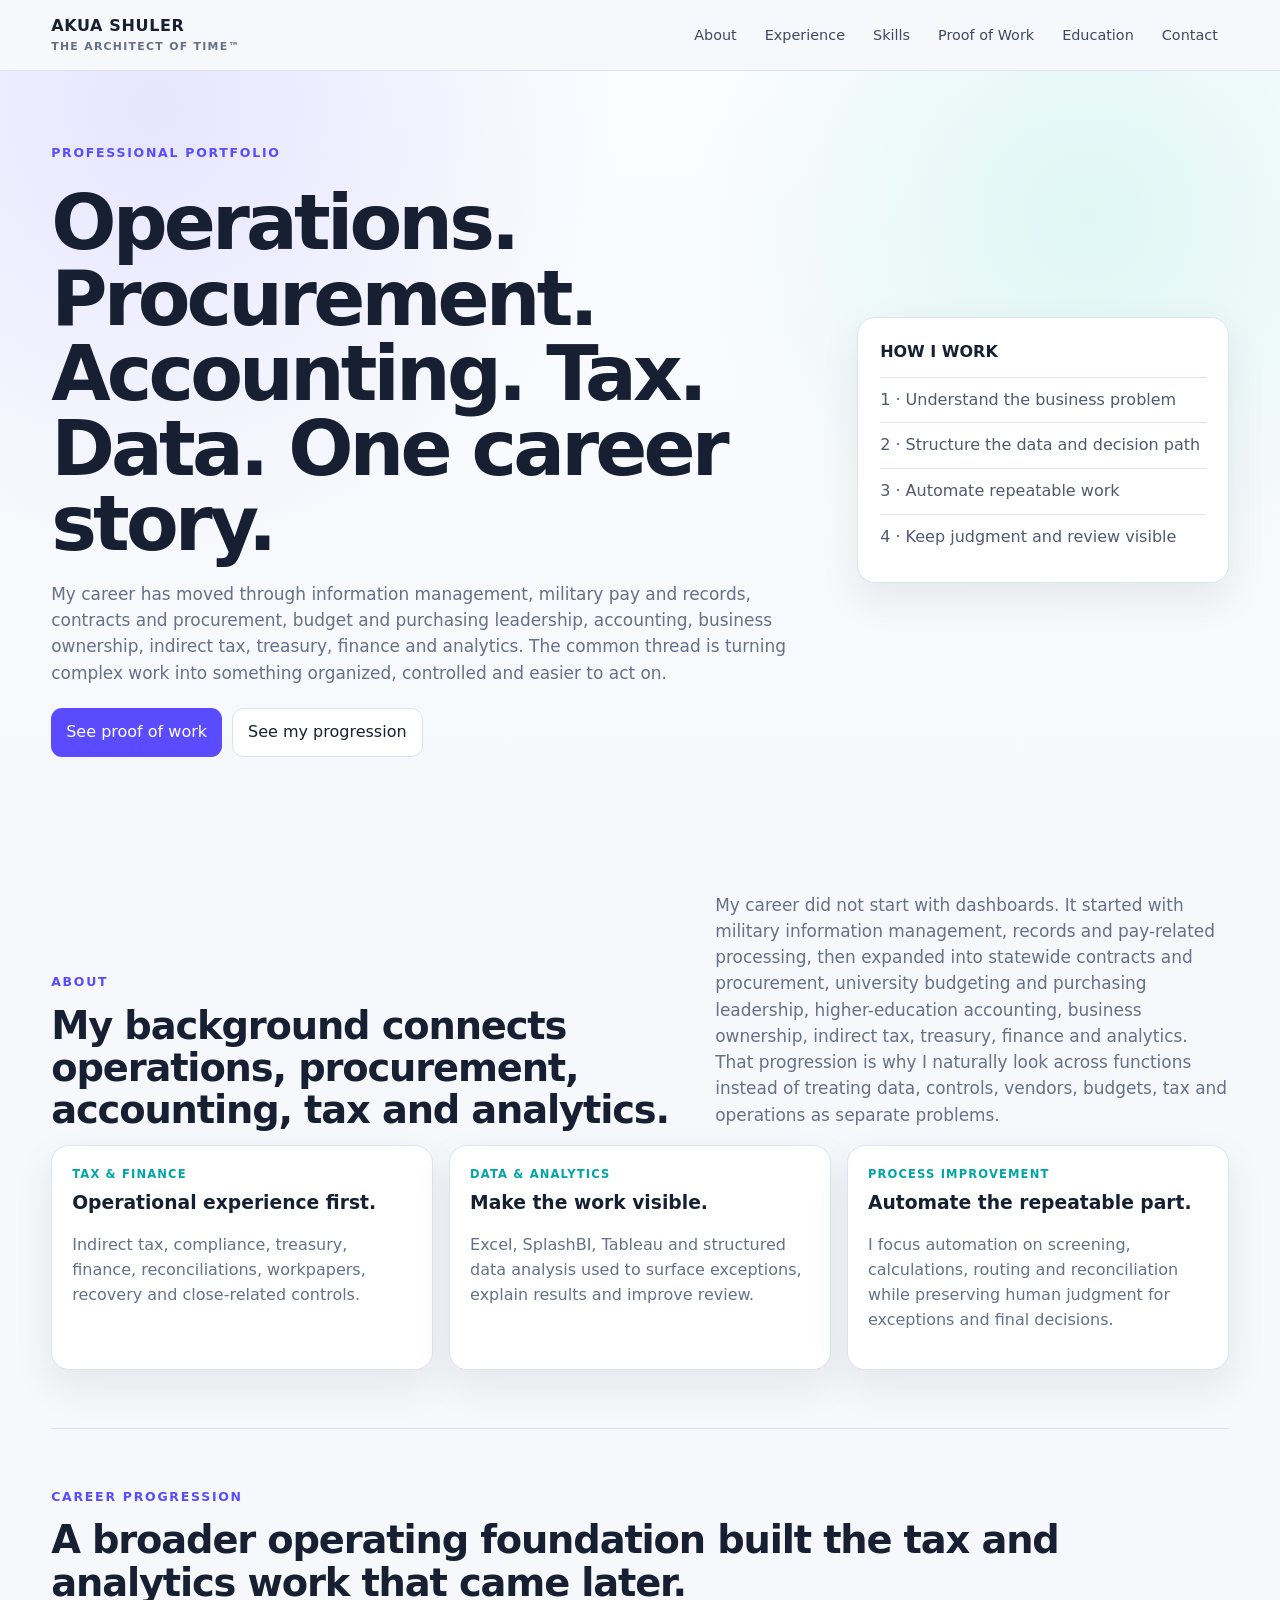
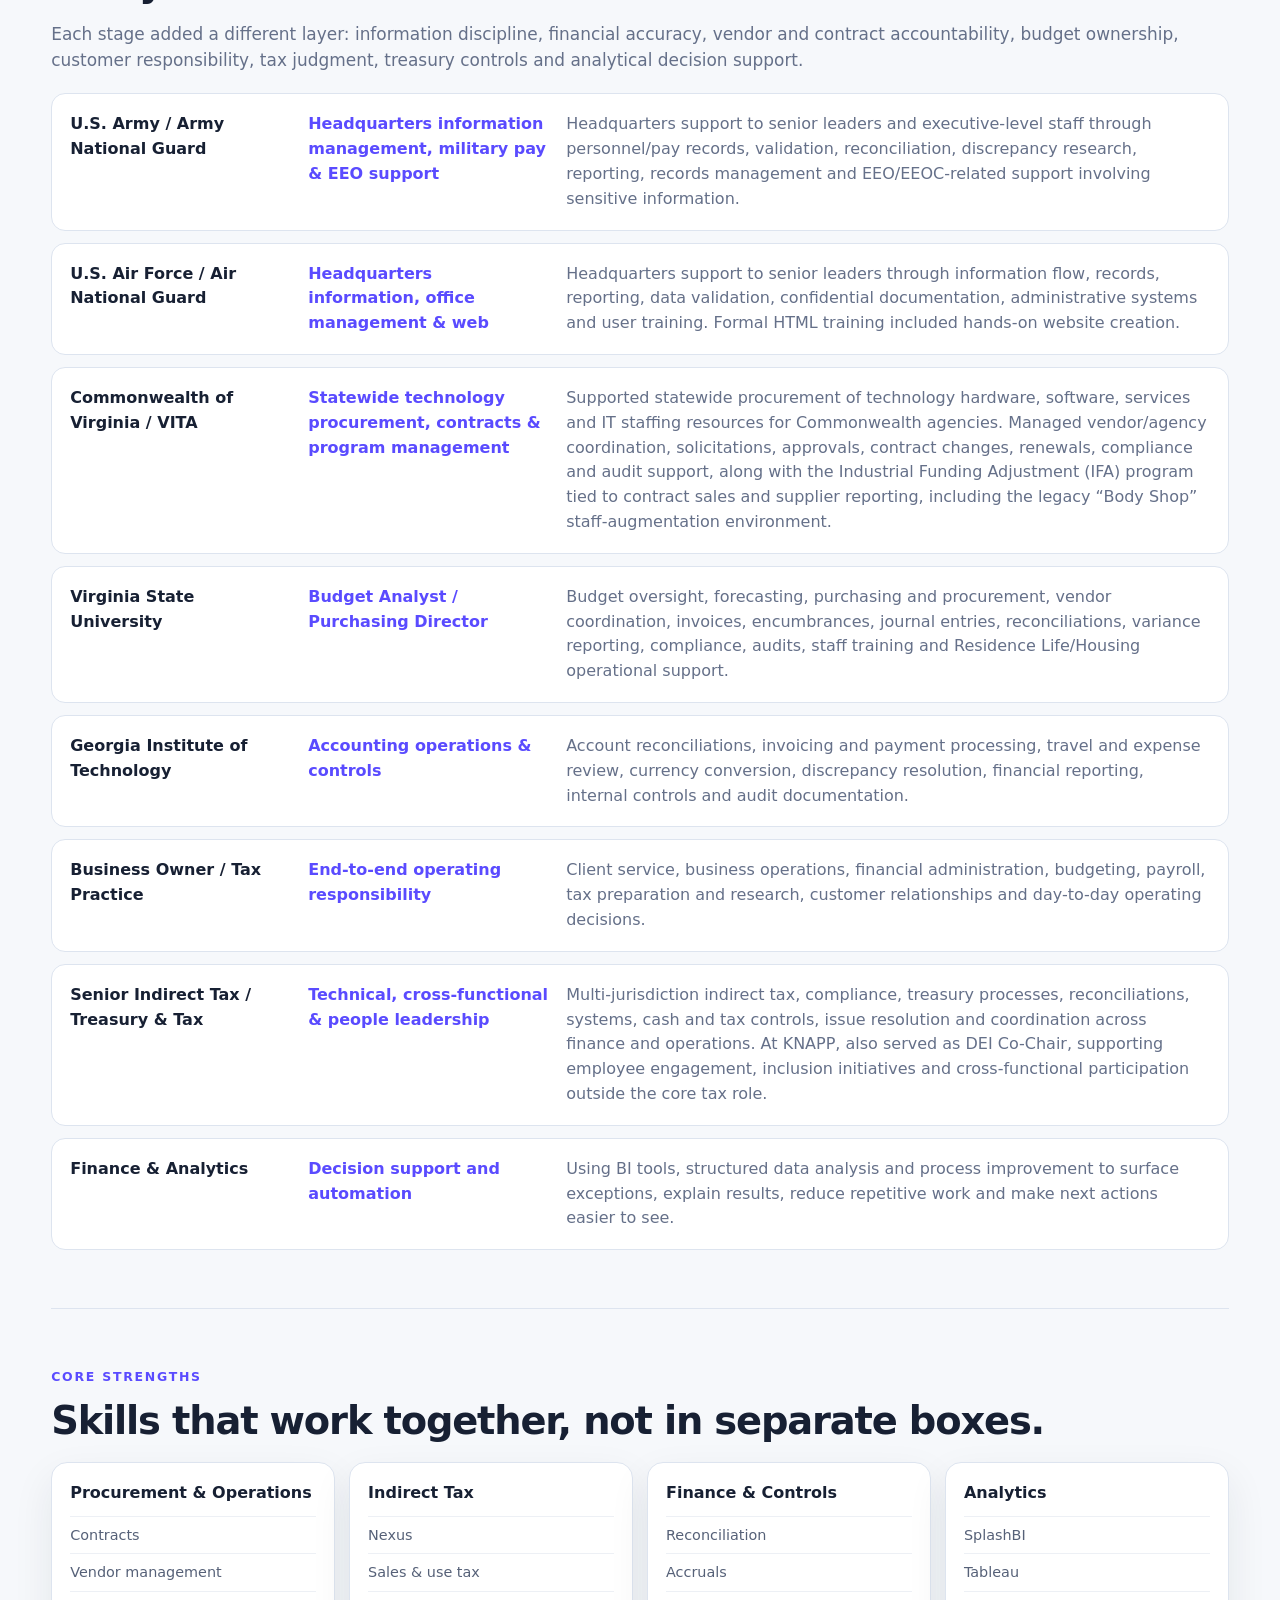
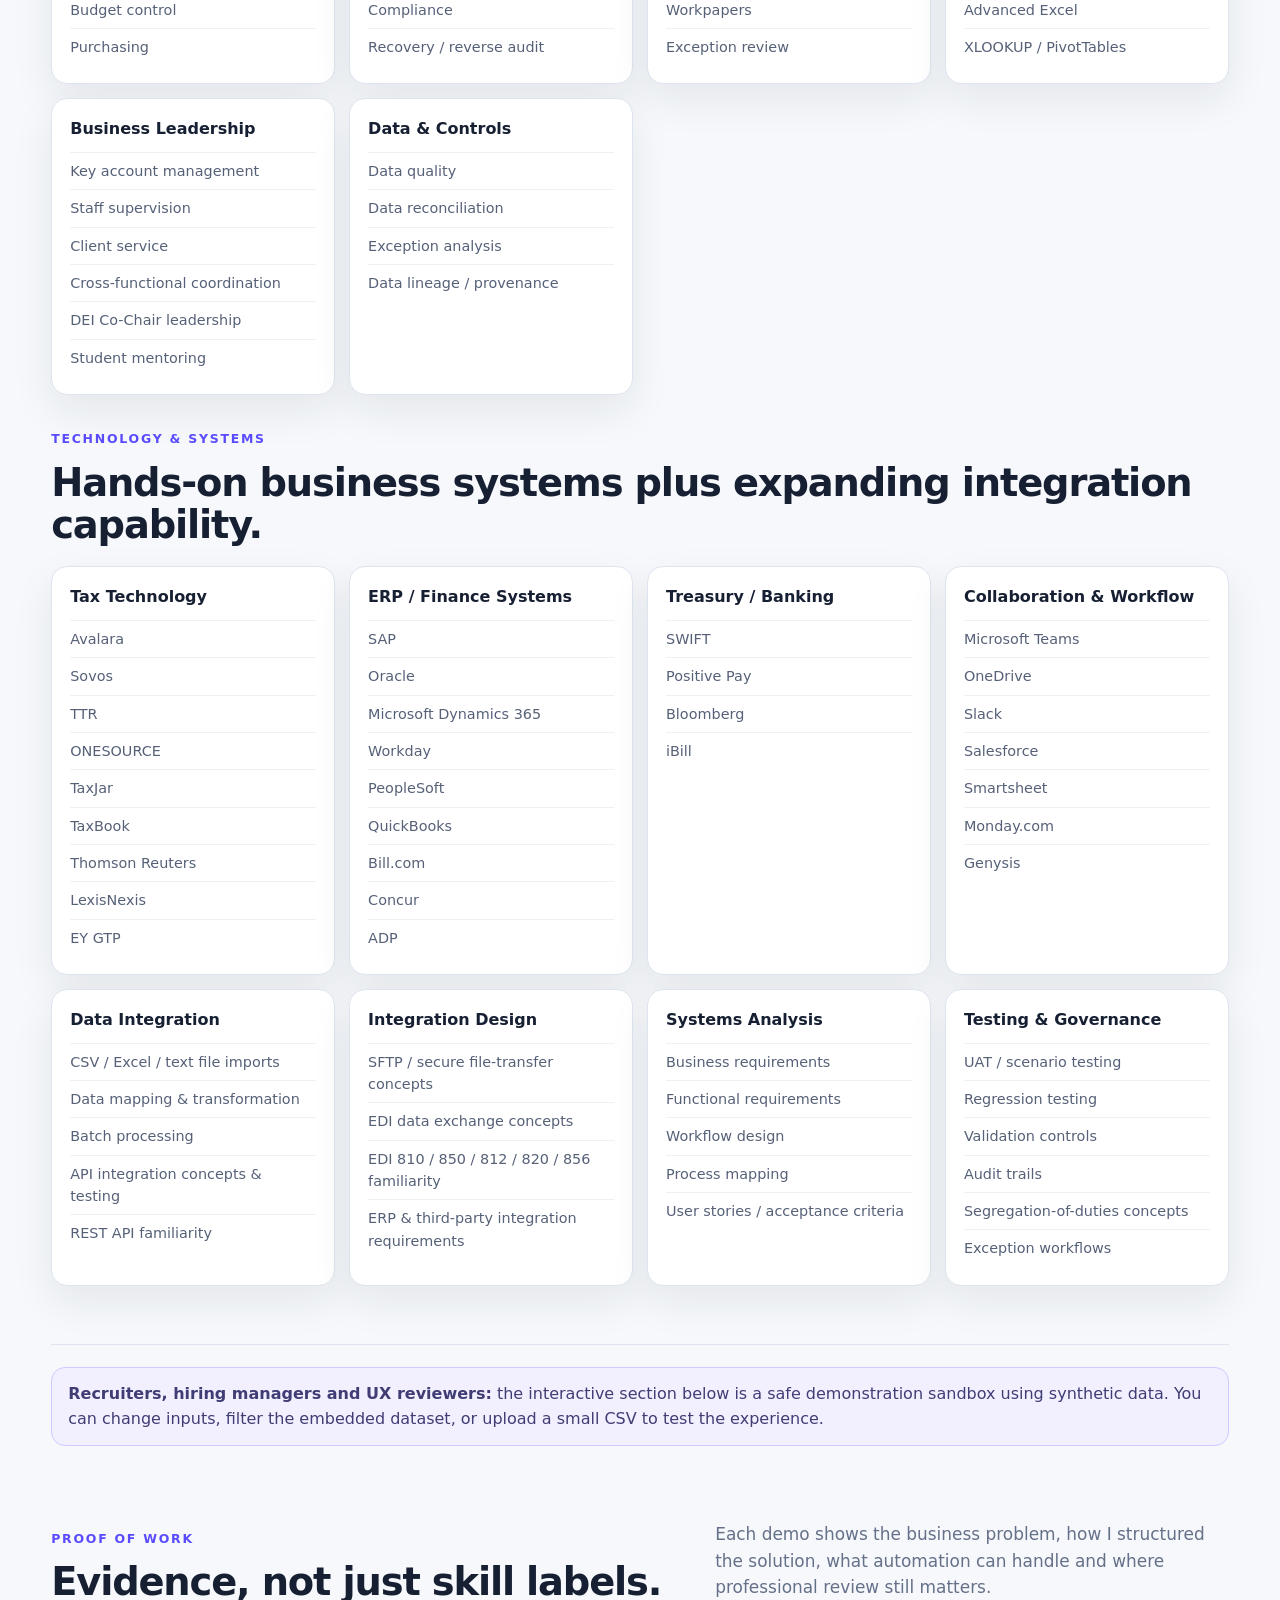
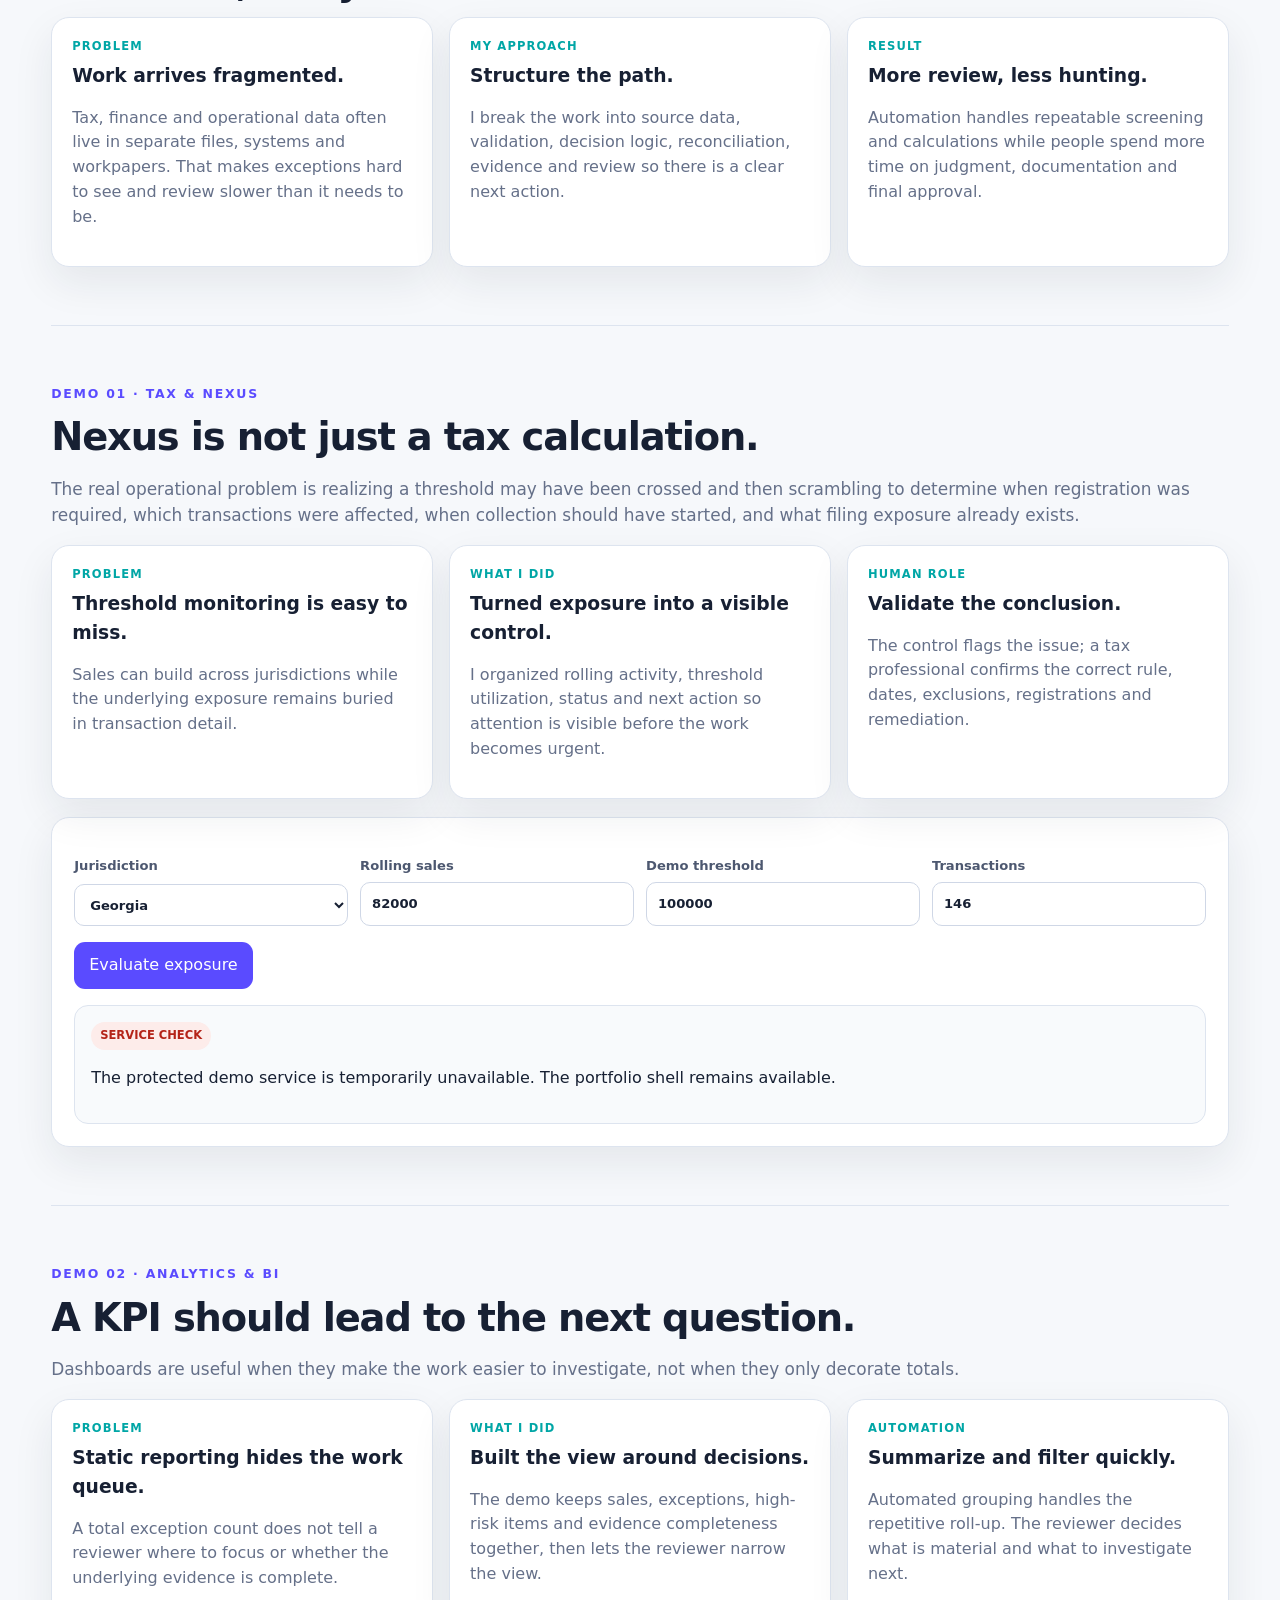
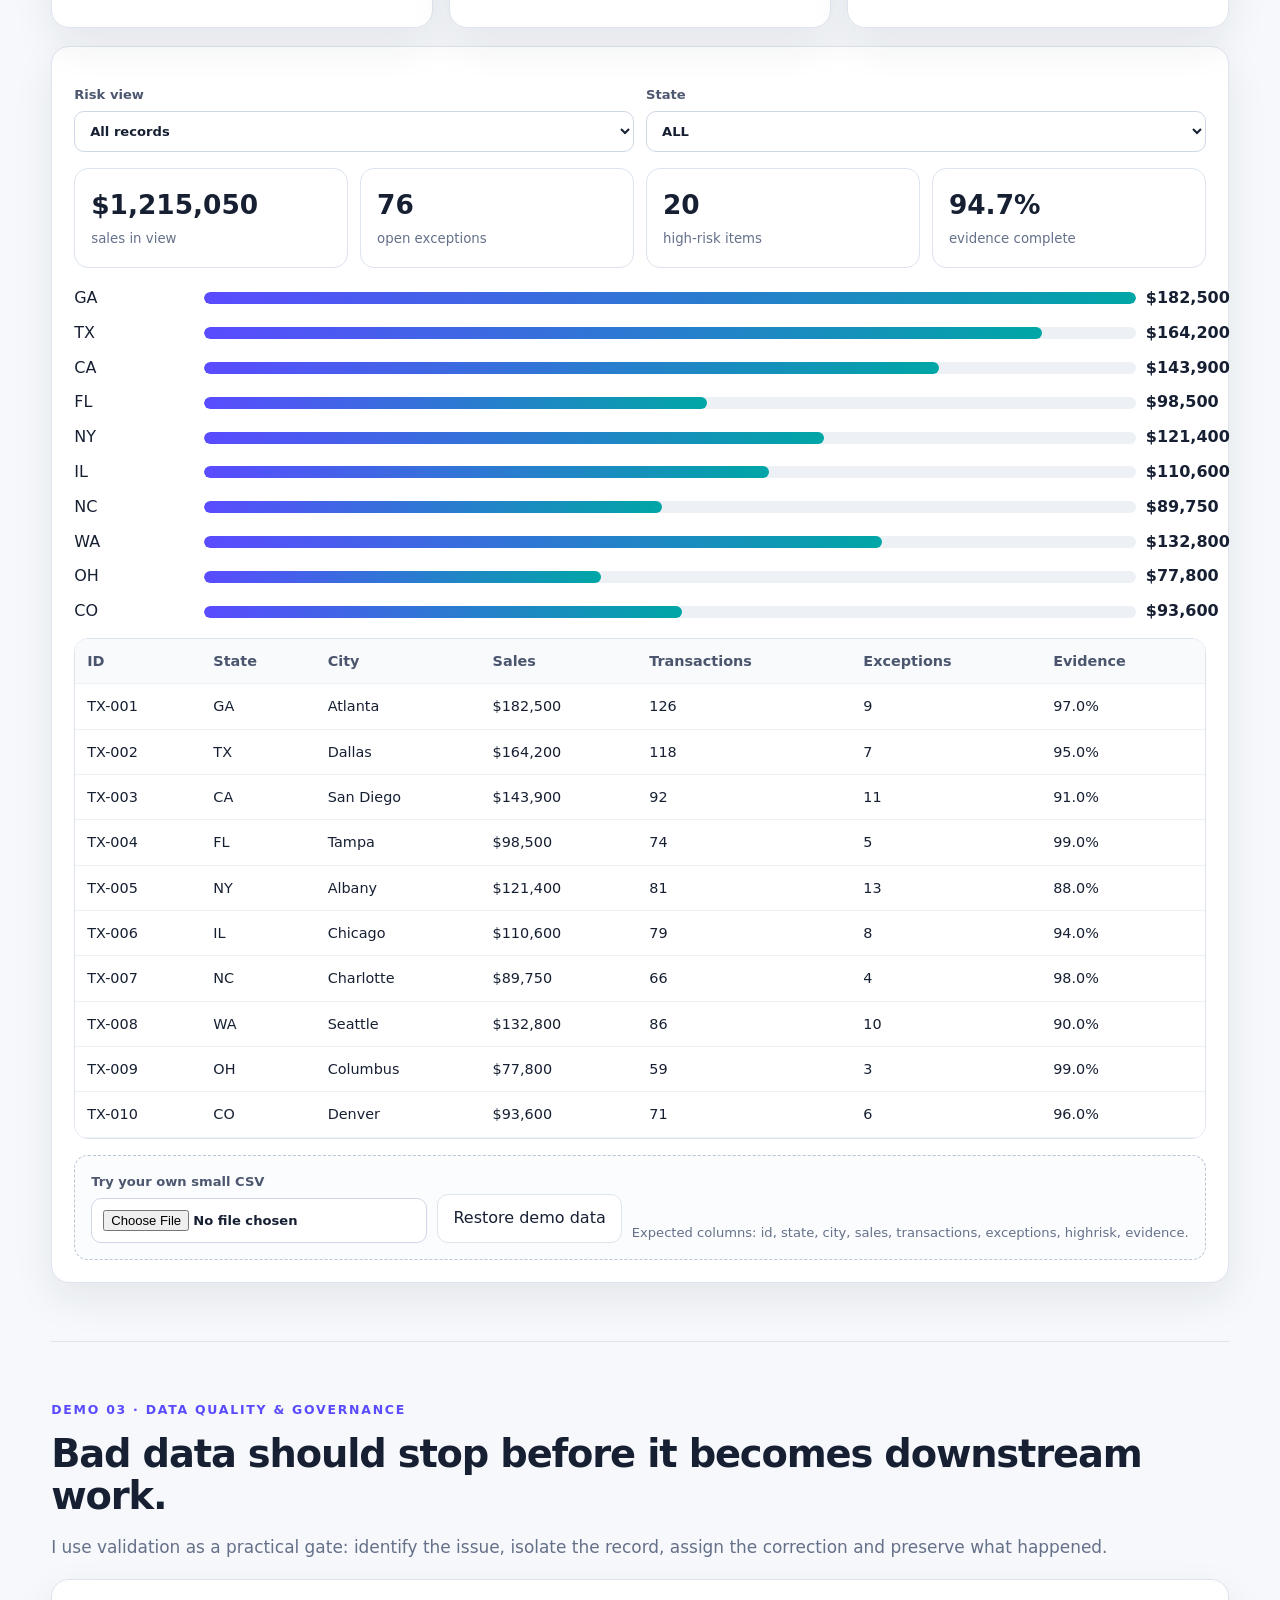
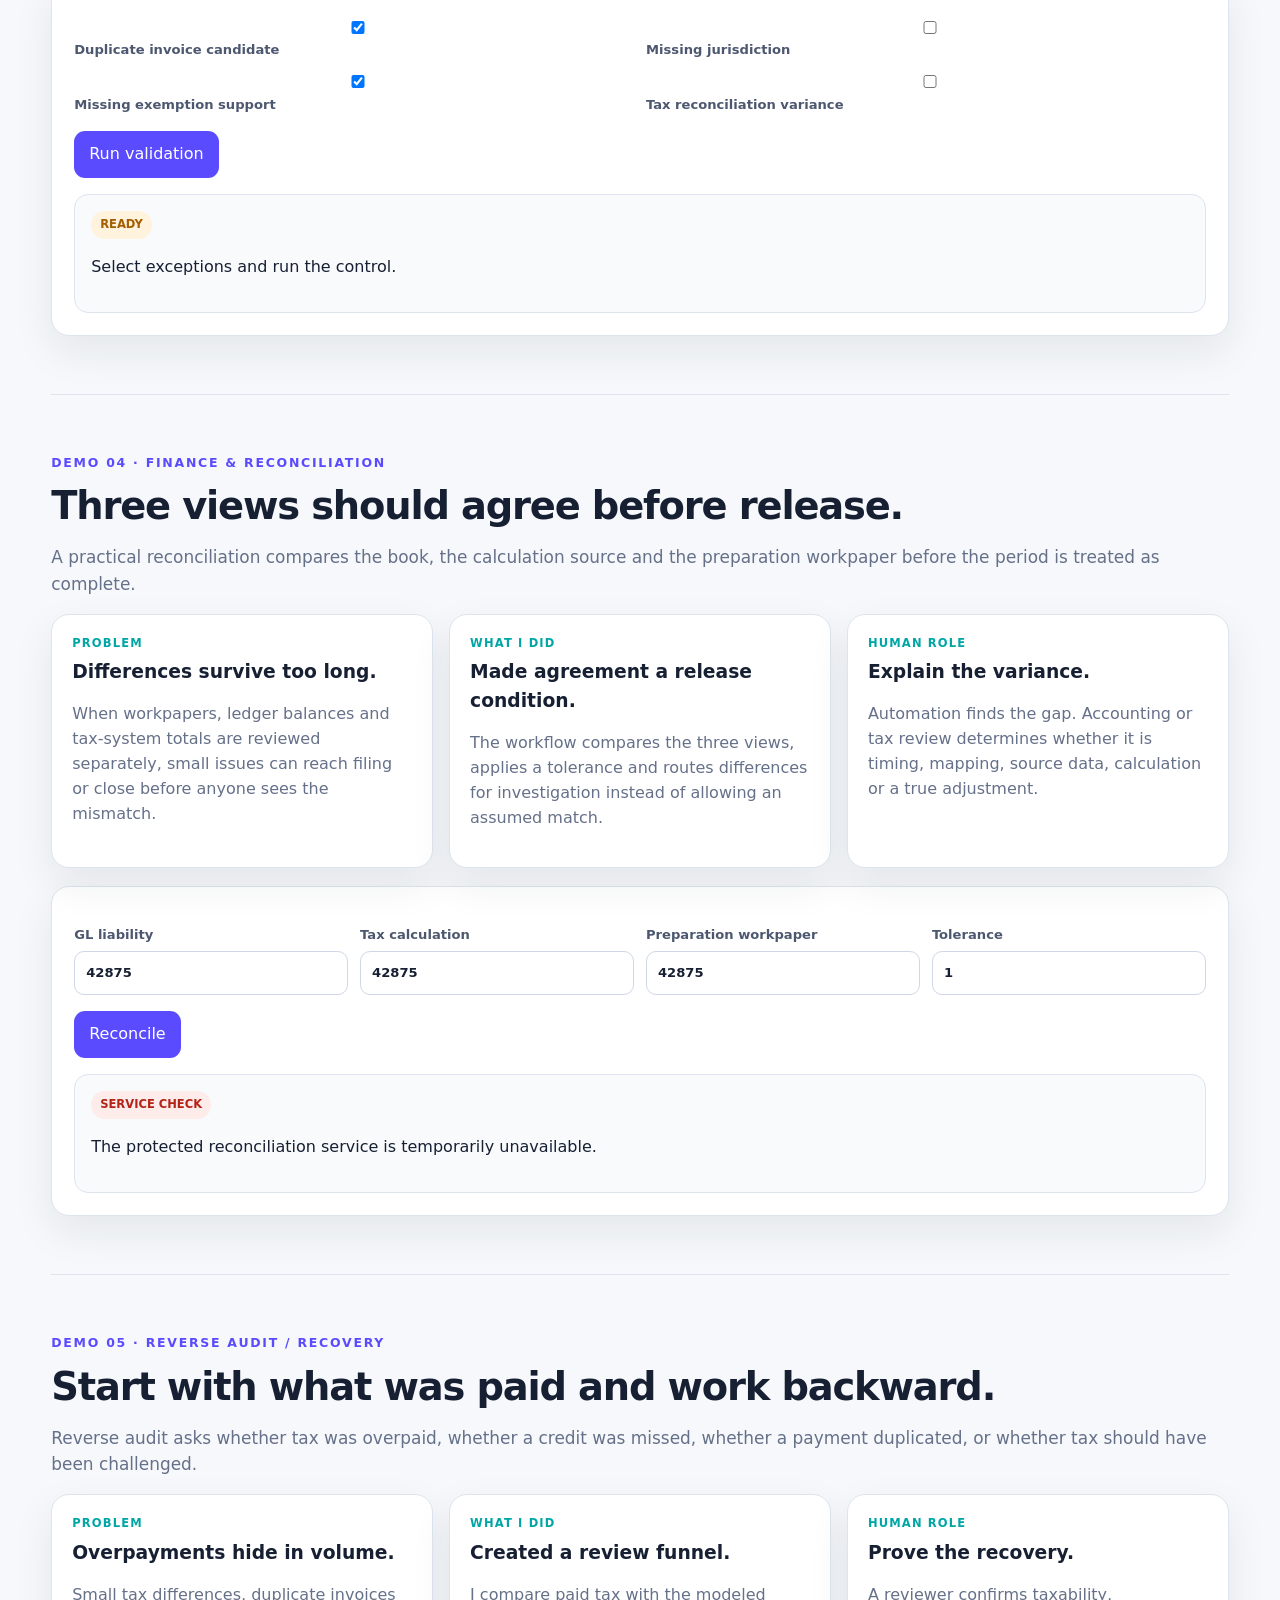
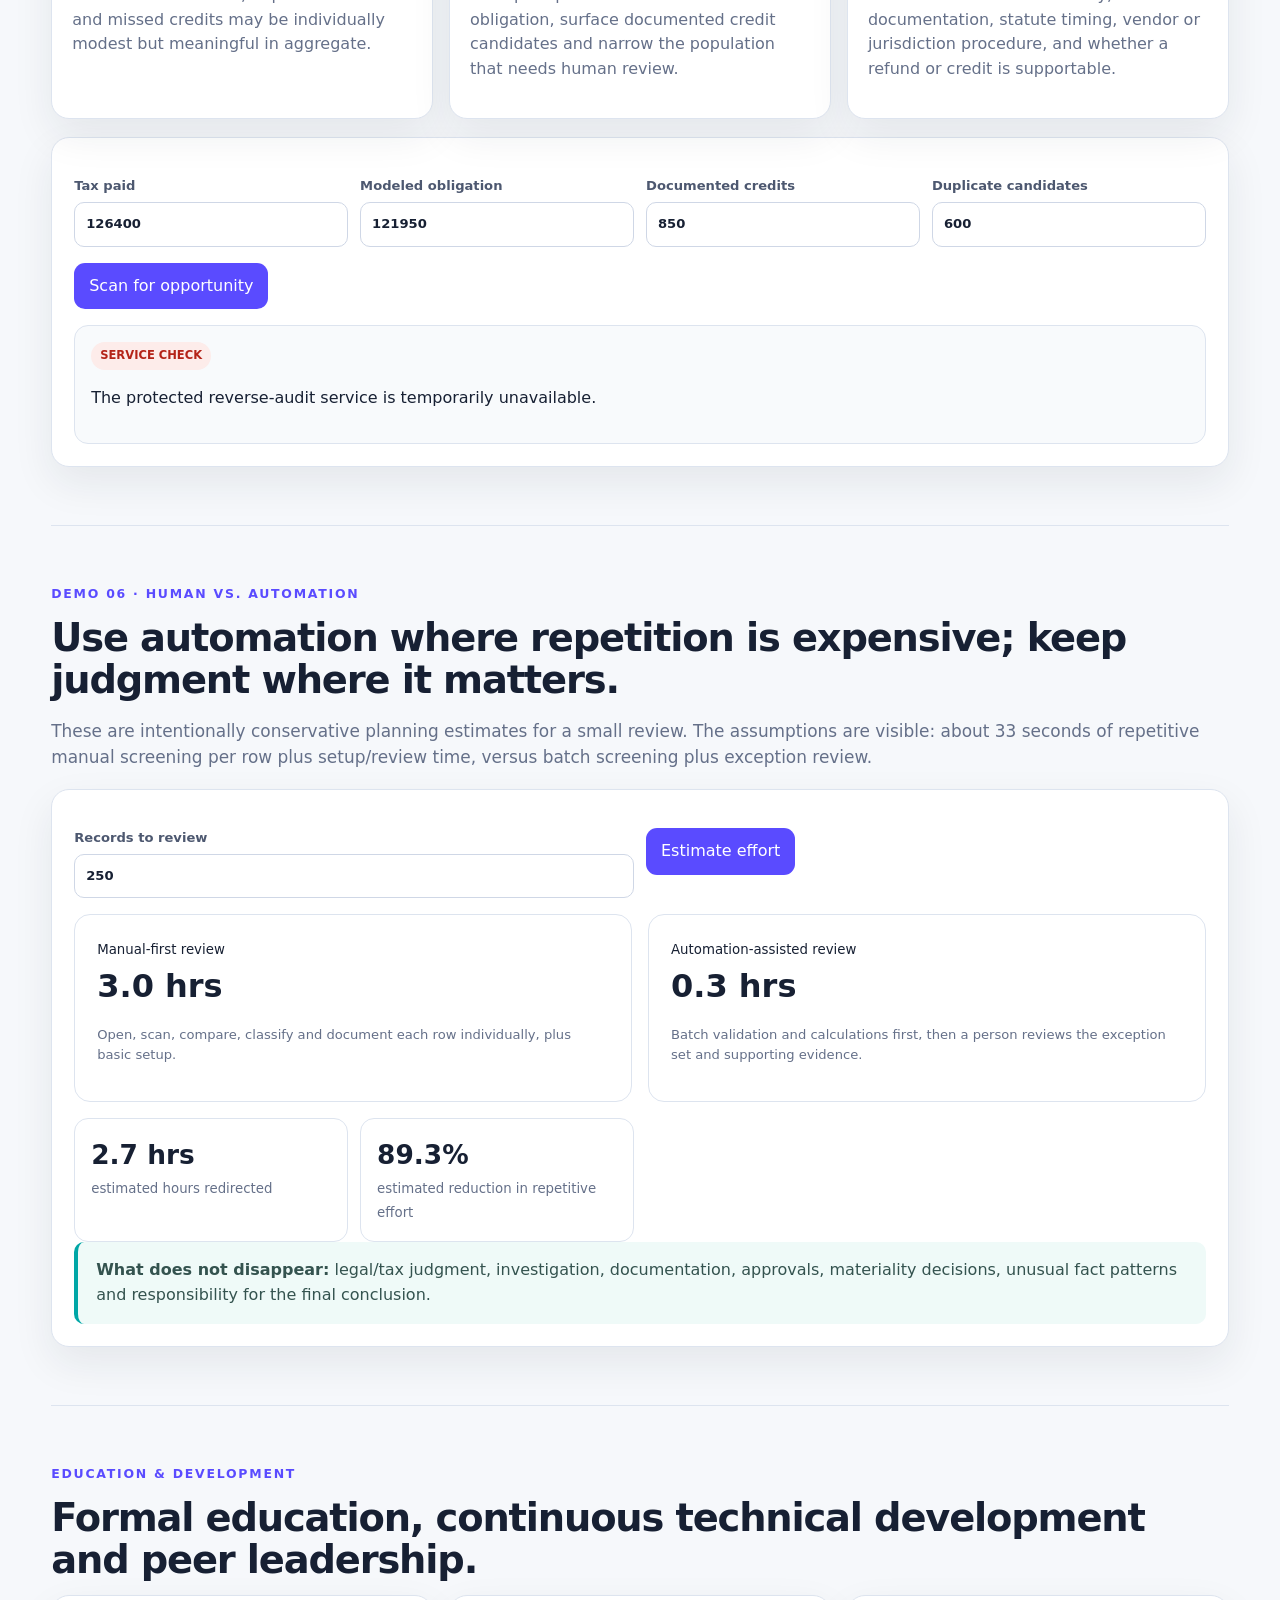
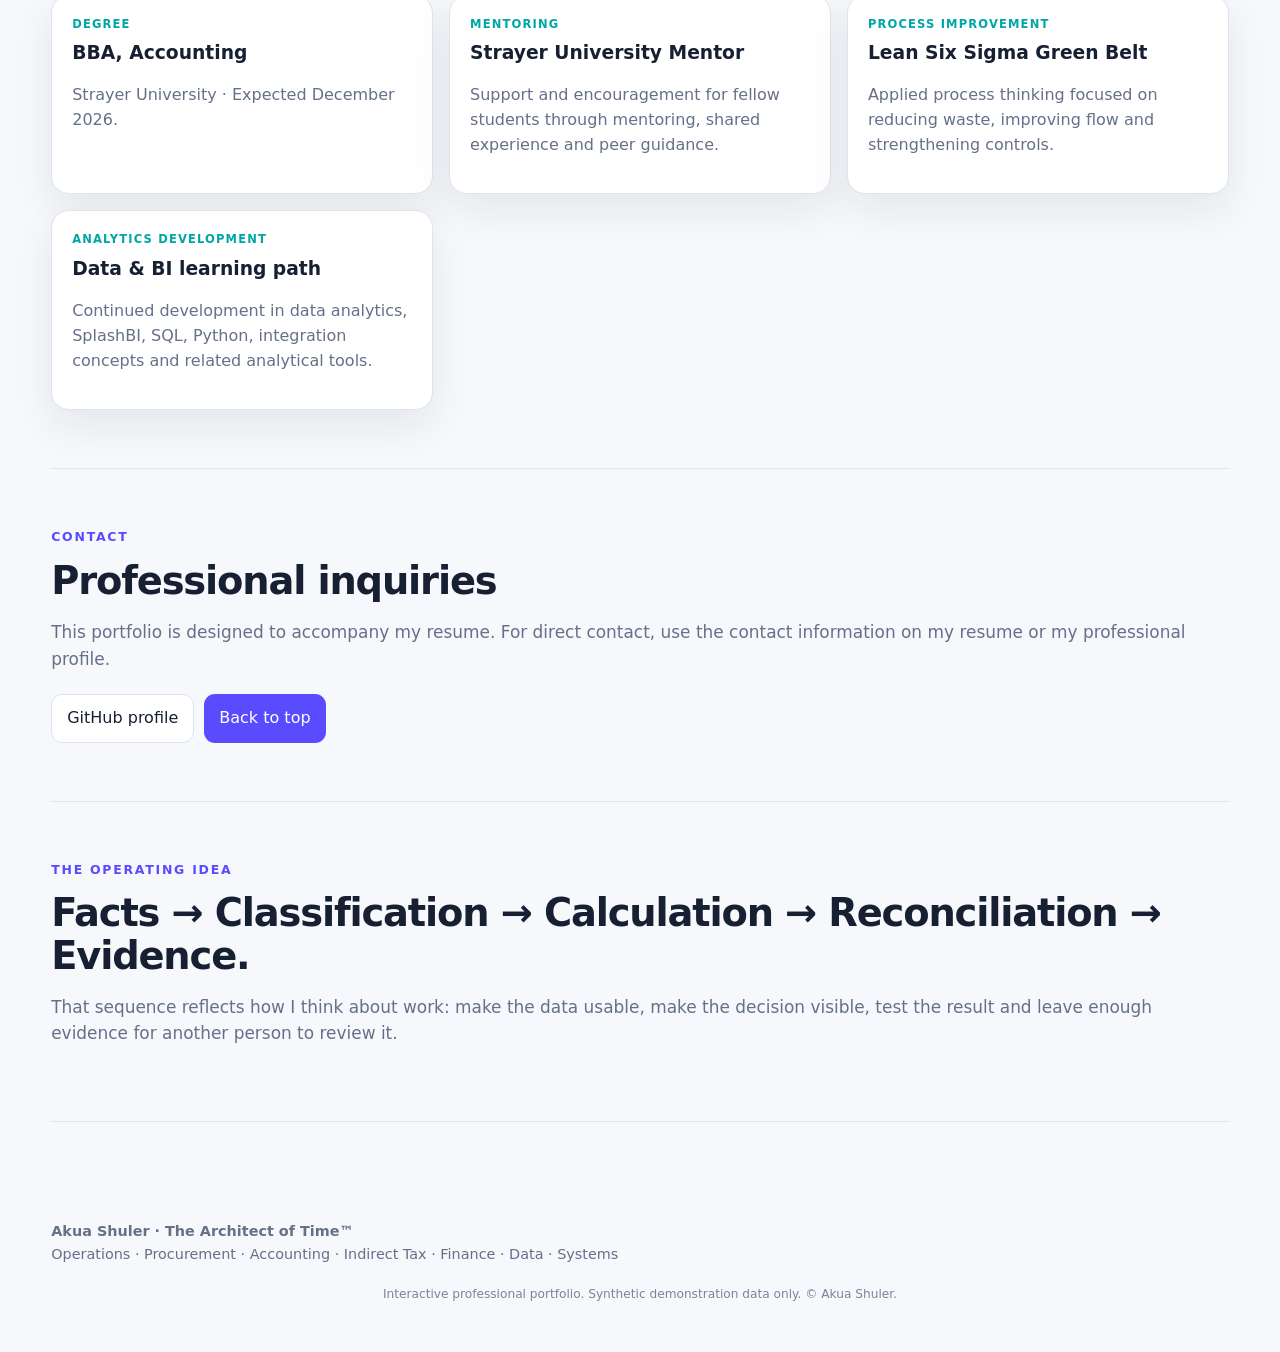
==== commit d61b85df: "Finalize focused career story across portfolio" ====
--- a/index.html
+++ b/index.html
@@ -7,10 +7,10 @@
 <section class="section" id="about"><div class="section-head"><div><div class="ey">ABOUT</div><h2>My background connects operations, procurement, accounting, tax and analytics.</h2></div><p class="sub">My career did not start with dashboards. It started with military information management, records and pay-related processing, then expanded into statewide contracts and procurement, university budgeting and purchasing leadership, higher-education accounting, business ownership, indirect tax, treasury, finance and analytics. That progression is why I naturally look across functions instead of treating data, controls, vendors, budgets, tax and operations as separate problems.</p></div><div class="grid"><article class="story"><div class="label">Tax & Finance</div><h3>Operational experience first.</h3><p>Indirect tax, compliance, treasury, finance, reconciliations, workpapers, recovery and close-related controls.</p></article><article class="story"><div class="label">Data & Analytics</div><h3>Make the work visible.</h3><p>Excel, SplashBI, Tableau and structured data analysis used to surface exceptions, explain results and improve review.</p></article><article class="story"><div class="label">Process Improvement</div><h3>Automate the repeatable part.</h3><p>I focus automation on screening, calculations, routing and reconciliation while preserving human judgment for exceptions and final decisions.</p></article></div></section>
 
 <section class="section" id="experience"><div class="ey">CAREER PROGRESSION</div><h2>A broader operating foundation built the tax and analytics work that came later.</h2><p class="sub">Each stage added a different layer: information discipline, financial accuracy, vendor and contract accountability, budget ownership, customer responsibility, tax judgment, treasury controls and analytical decision support.</p><div class="timeline">
-<article><strong>U.S. Army / Army National Guard</strong><span>Headquarters information management, military pay & EEO support</span><p>Worked in a headquarters environment supporting senior leaders and executive-level staff. Responsibilities included personnel and pay records, data validation, reconciliation, discrepancy research, reporting, records management, confidential administrative documentation, and Equal Employment Opportunity (EEO/EEOC-related) support requiring discretion and careful handling of sensitive information.</p></article>
-<article><strong>U.S. Air Force / Air National Guard</strong><span>Information & office management</span><p>Information flow, records and reports, data validation, administrative systems, workflow coordination, confidential records, leadership support and user training. Formal training included HTML, and I created websites as part of that work—an early hands-on foundation in structuring, presenting and publishing information electronically.</p></article>
-<article><strong>Commonwealth of Virginia / VITA</strong><span>Statewide technology procurement, contracts & program management</span><p>Supported procurement of technology hardware, software and services for Commonwealth agencies through VITA’s statewide IT procurement function. Managed vendor and agency relationships, procurement requests, approvals, solicitations, contract changes, expenditures, renewals, reconciliations and audit support. Managed the Industrial Funding Adjustment (IFA) program tied to statewide contract sales and supplier reporting, and worked in the environment that included the legacy DIT “Body Shop” IT staff-augmentation contract and its successor resource contracts.</p></article>
-<article><strong>Virginia State University</strong><span>Budget Analyst & Purchasing Manager</span><p>Operating and capital-related budgets, purchasing and procurement, invoices and payments, journal entries, encumbrances, vendor management, budget variance reporting, compliance, audits, staff training and Residence Life/Housing operational support.</p></article>
+<article><strong>U.S. Army / Army National Guard</strong><span>Headquarters information management, military pay & EEO support</span><p>Headquarters support to senior leaders and executive-level staff through personnel/pay records, validation, reconciliation, discrepancy research, reporting, records management and EEO/EEOC-related support involving sensitive information.</p></article>
+<article><strong>U.S. Air Force / Air National Guard</strong><span>Headquarters information, office management & web</span><p>Headquarters support to senior leaders through information flow, records, reporting, data validation, confidential documentation, administrative systems and user training. Formal HTML training included hands-on website creation.</p></article>
+<article><strong>Commonwealth of Virginia / VITA</strong><span>Statewide technology procurement, contracts & program management</span><p>Supported statewide procurement of technology hardware, software, services and IT staffing resources for Commonwealth agencies. Managed vendor/agency coordination, solicitations, approvals, contract changes, renewals, compliance and audit support, along with the Industrial Funding Adjustment (IFA) program tied to contract sales and supplier reporting, including the legacy “Body Shop” staff-augmentation environment.</p></article>
+<article><strong>Virginia State University</strong><span>Budget Analyst / Purchasing Director</span><p>Budget oversight, forecasting, purchasing and procurement, vendor coordination, invoices, encumbrances, journal entries, reconciliations, variance reporting, compliance, audits, staff training and Residence Life/Housing operational support.</p></article>
 <article><strong>Georgia Institute of Technology</strong><span>Accounting operations & controls</span><p>Account reconciliations, invoicing and payment processing, travel and expense review, currency conversion, discrepancy resolution, financial reporting, internal controls and audit documentation.</p></article>
 <article><strong>Business Owner / Tax Practice</strong><span>End-to-end operating responsibility</span><p>Client service, business operations, financial administration, budgeting, payroll, tax preparation and research, customer relationships and day-to-day operating decisions.</p></article>
 <article><strong>Senior Indirect Tax / Treasury & Tax</strong><span>Technical, cross-functional & people leadership</span><p>Multi-jurisdiction indirect tax, compliance, treasury processes, reconciliations, systems, cash and tax controls, issue resolution and coordination across finance and operations. At KNAPP, also served as DEI Co-Chair, supporting employee engagement, inclusion initiatives and cross-functional participation outside the core tax role.</p></article>
@@ -62,5 +62,5 @@
 <section class="section"><div class="ey">THE OPERATING IDEA</div><h2>Facts → Classification → Calculation → Reconciliation → Evidence.</h2><p class="sub">That sequence reflects how I think about work: make the data usable, make the decision visible, test the result and leave enough evidence for another person to review it.</p></section>
 </main>
 
-<footer class="footer"><div class="wrap"><strong>Akua Shuler · The Architect of Time™</strong><br>Indirect Tax · Finance · Data · Analytics · Controls · Process Improvement<div class="protect">Interactive professional portfolio. Synthetic demonstration data only. © Akua Shuler.</div></div></footer>
+<footer class="footer"><div class="wrap"><strong>Akua Shuler · The Architect of Time™</strong><br>Operations · Procurement · Accounting · Indirect Tax · Finance · Data · Systems<div class="protect">Interactive professional portfolio. Synthetic demonstration data only. © Akua Shuler.</div></div></footer>
 <script src="proof-lab.min.js?v=20261005b"></script></body></html>
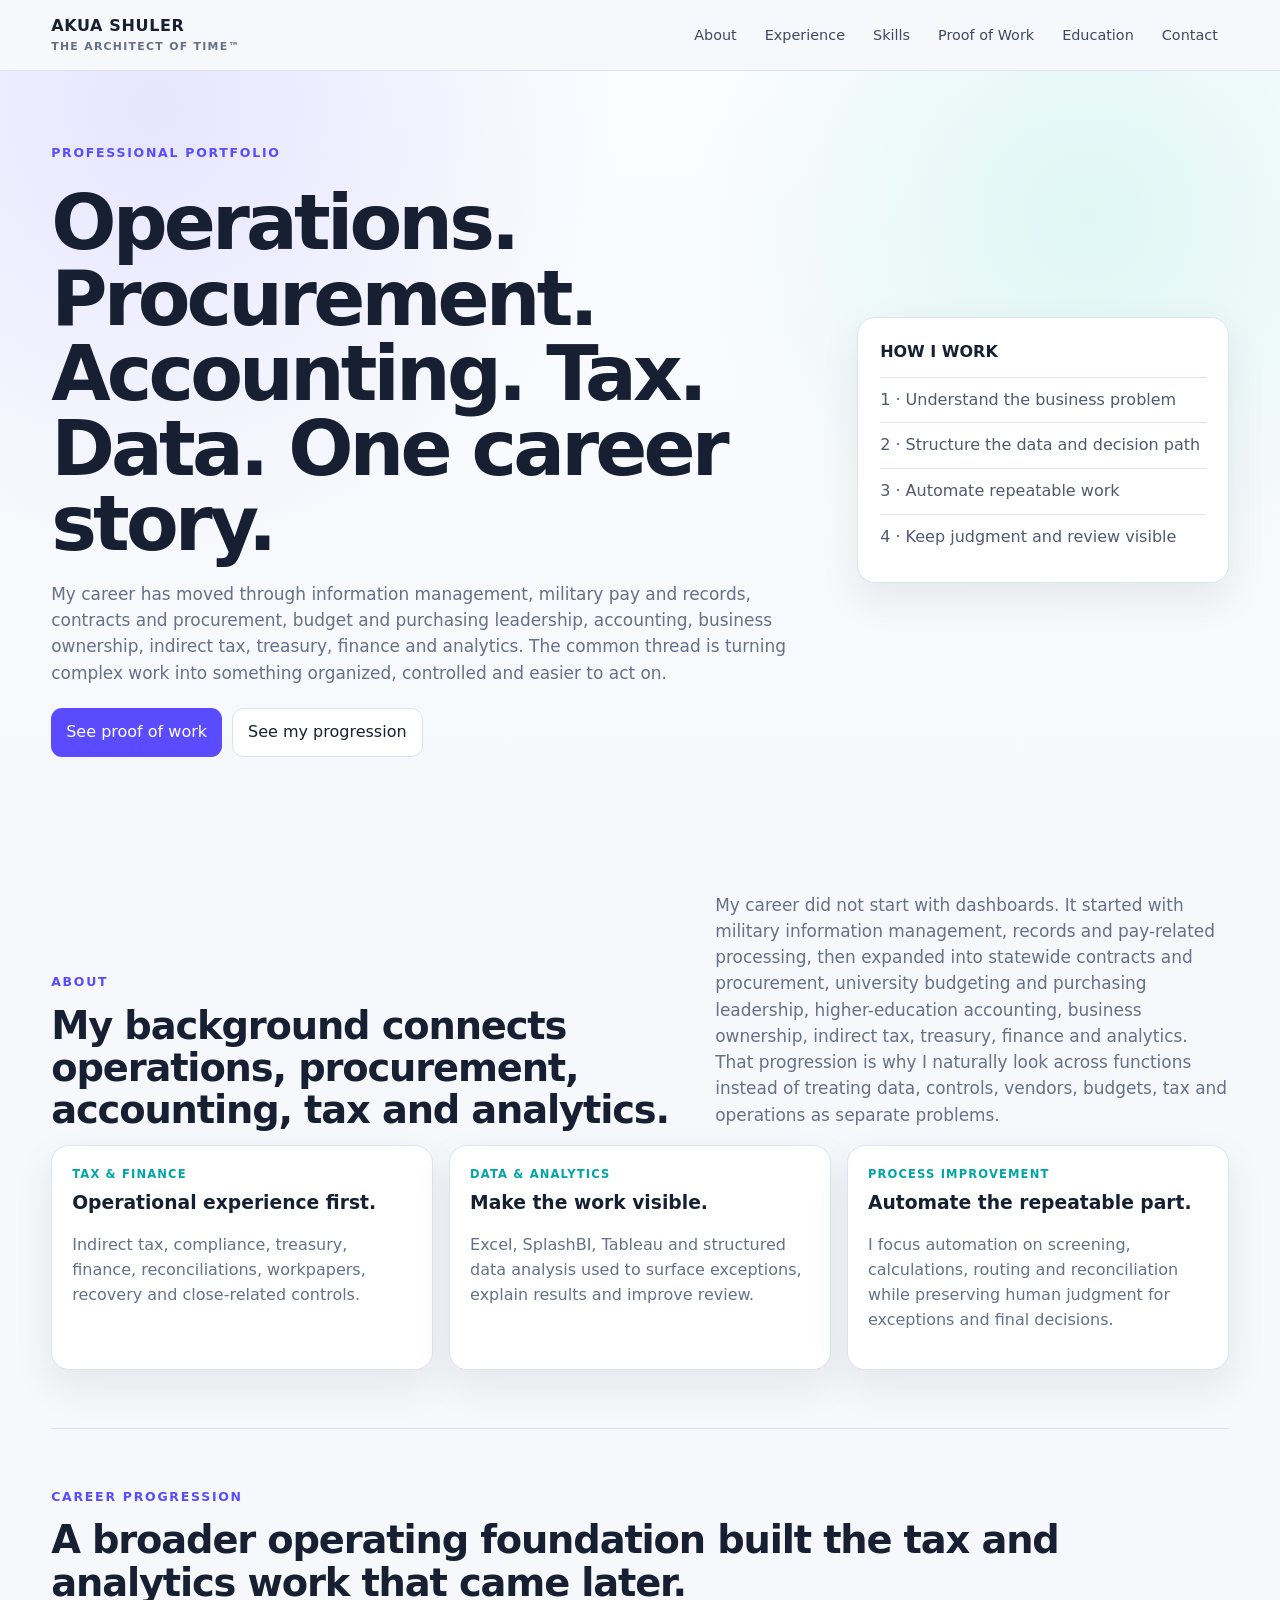
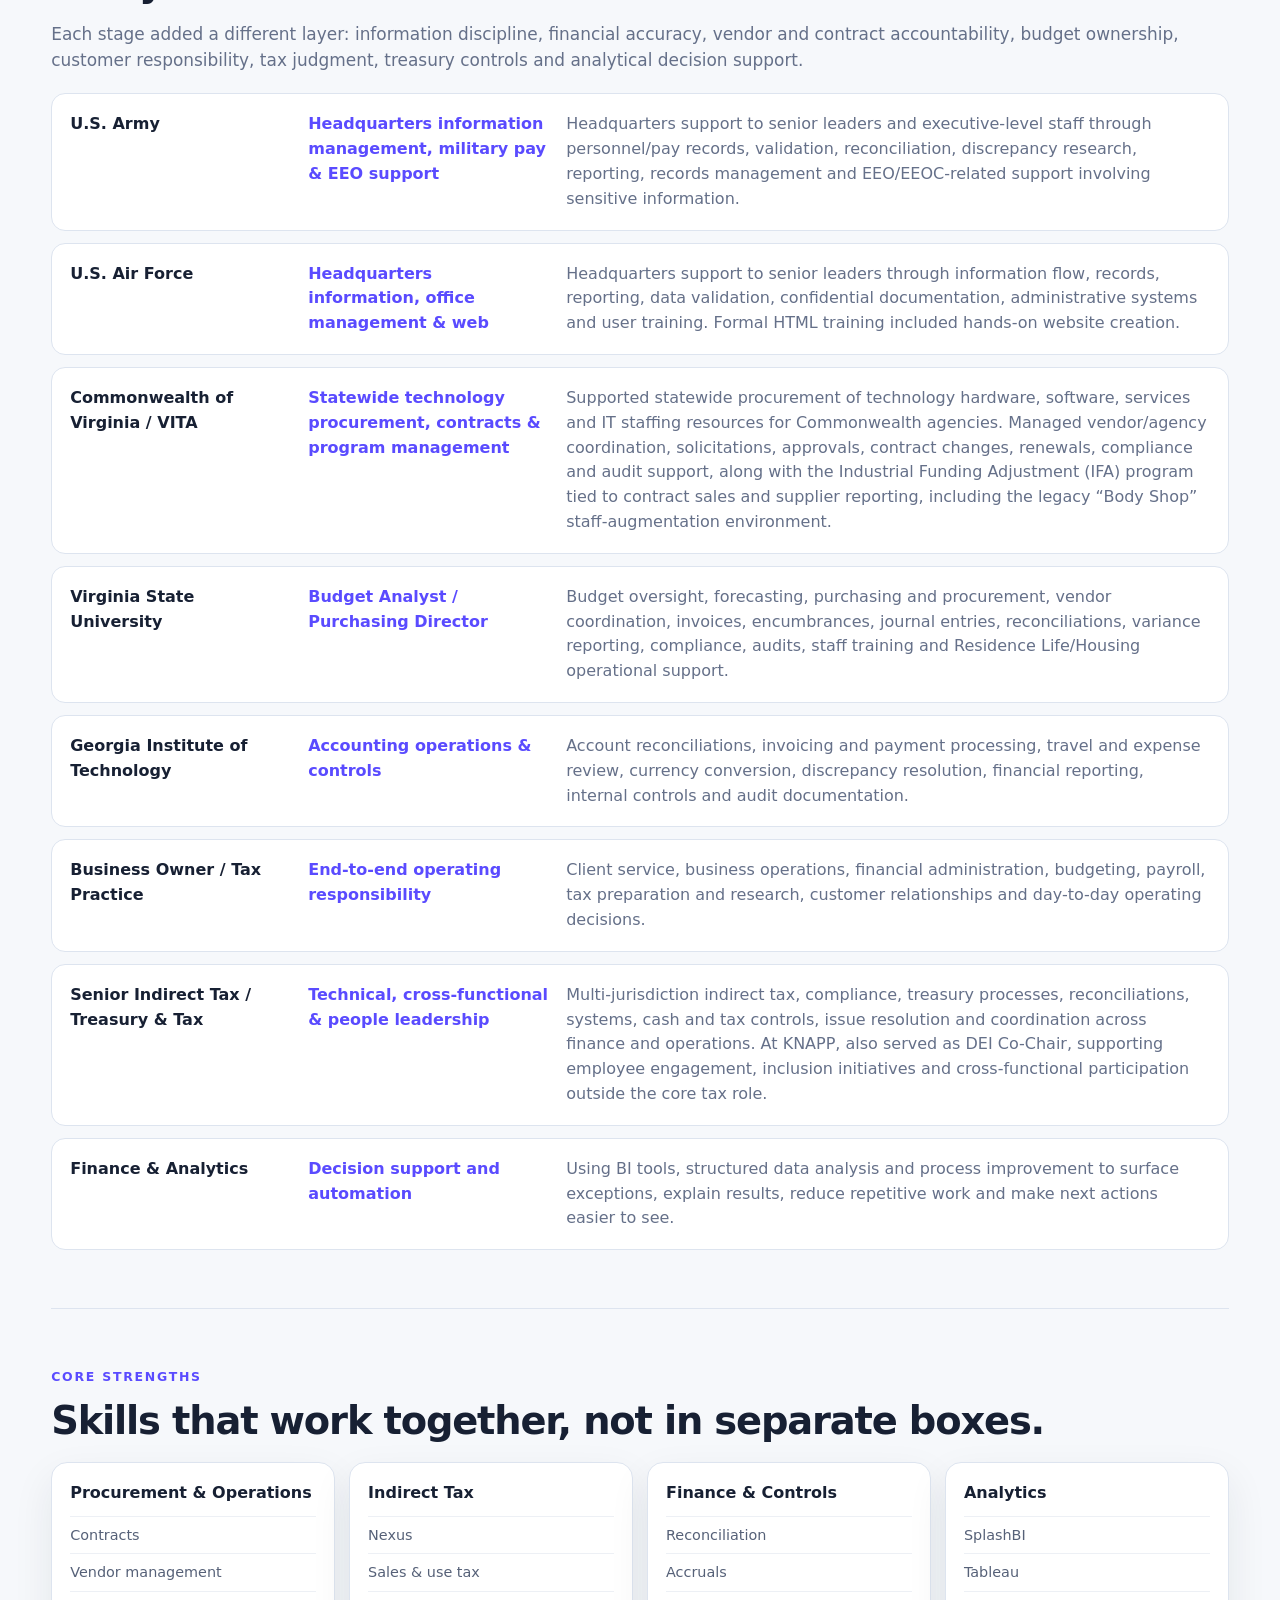
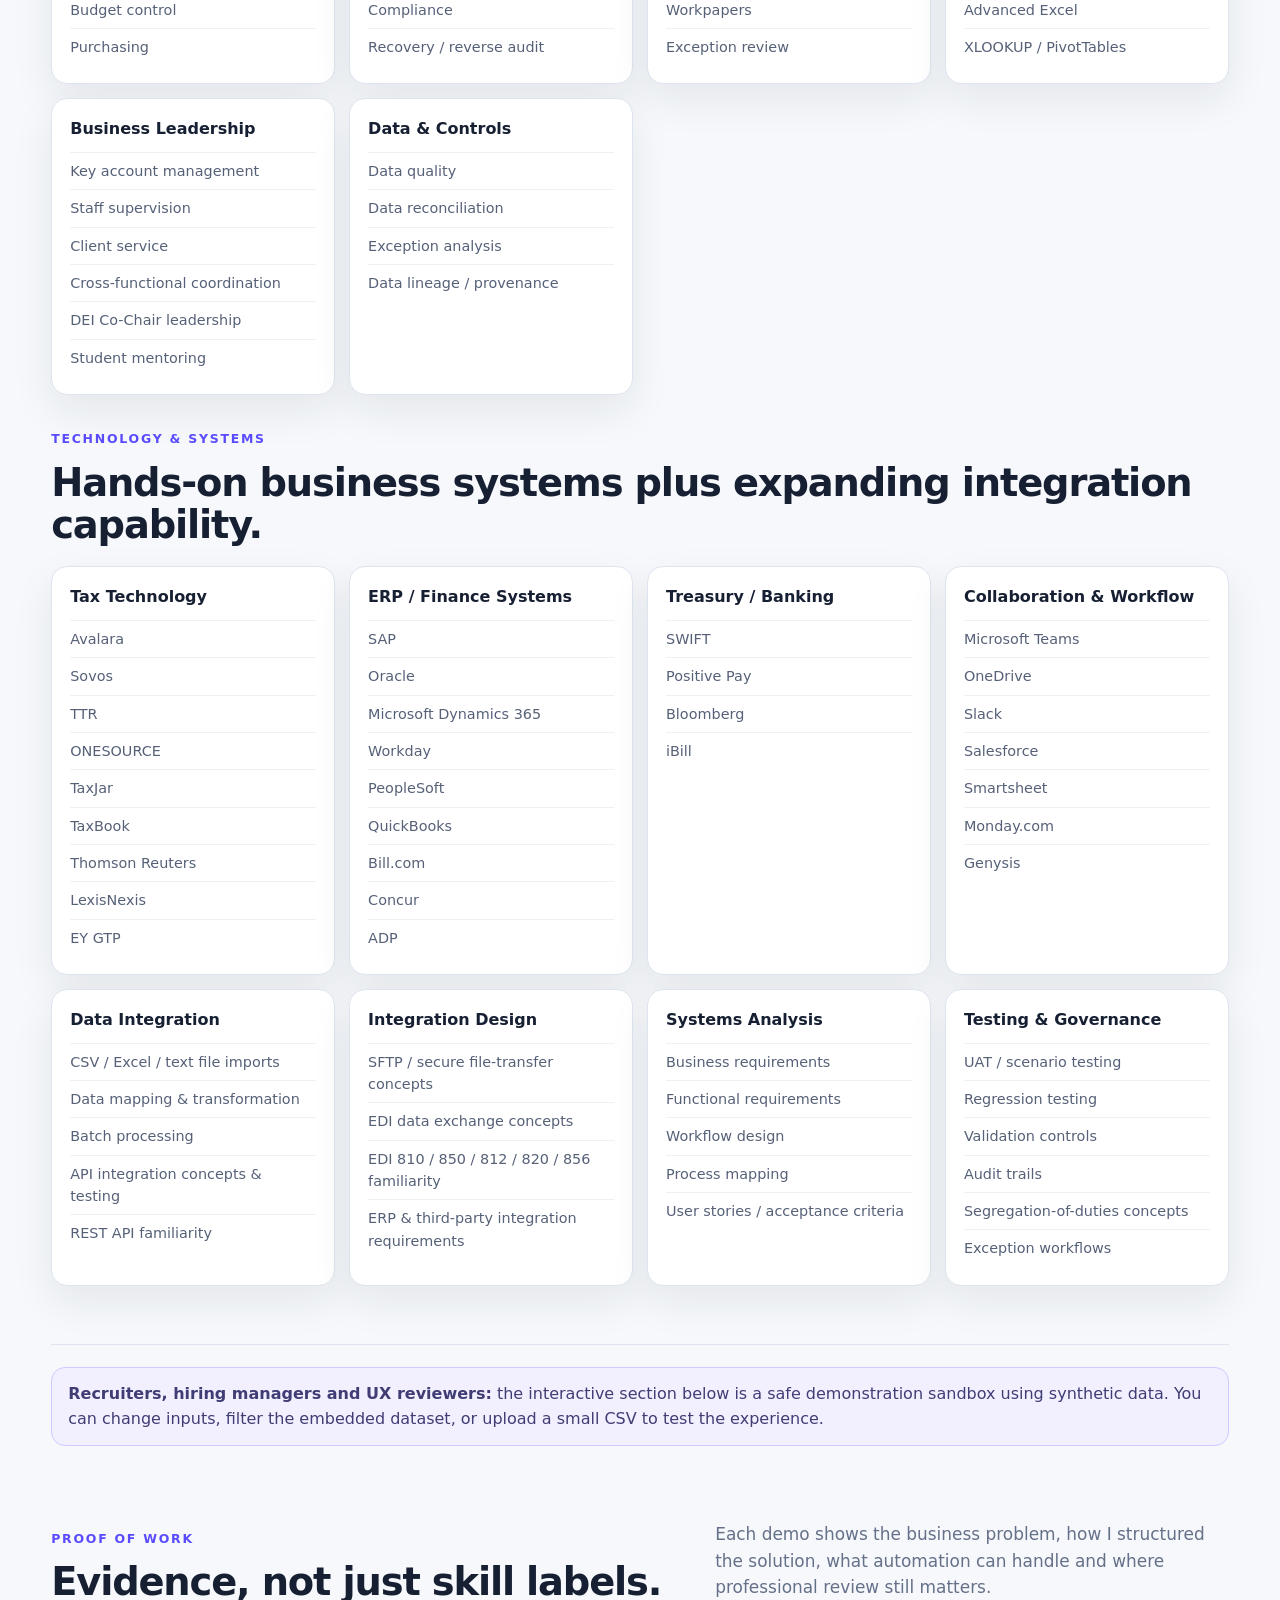
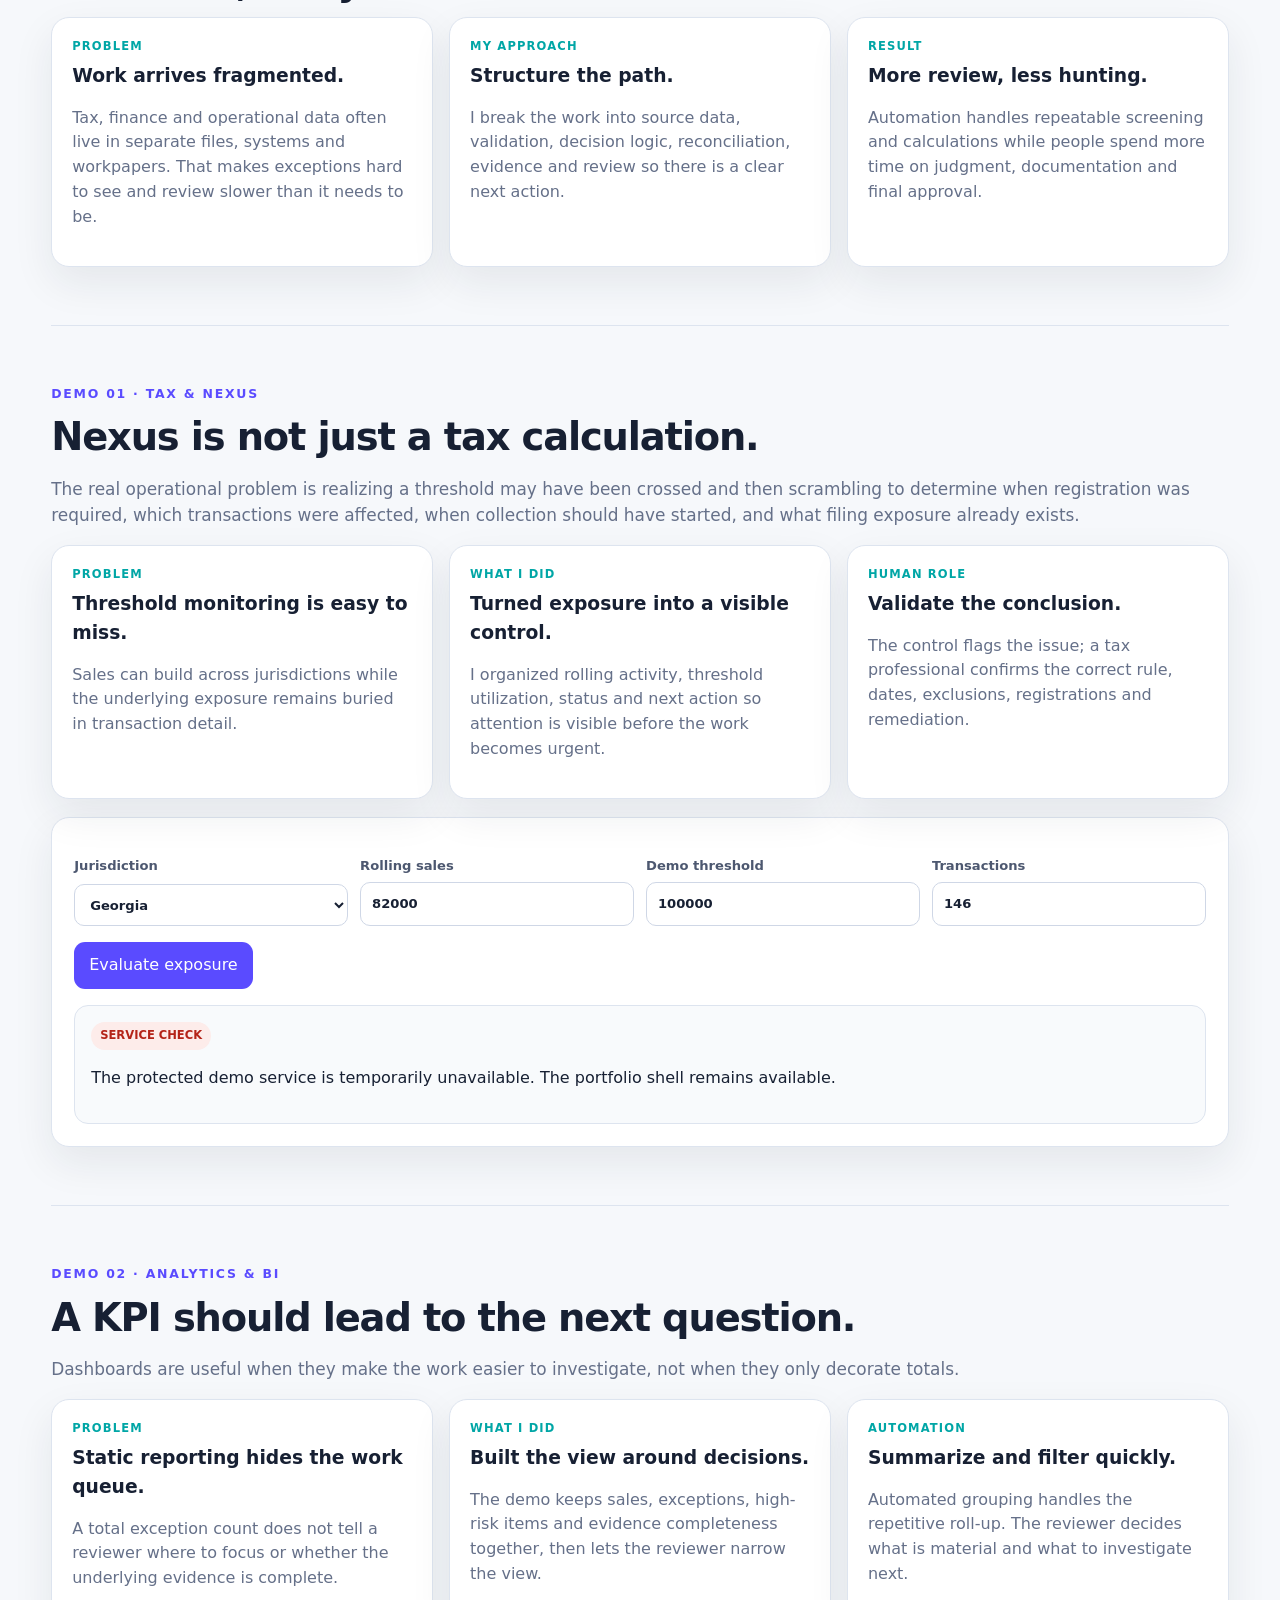
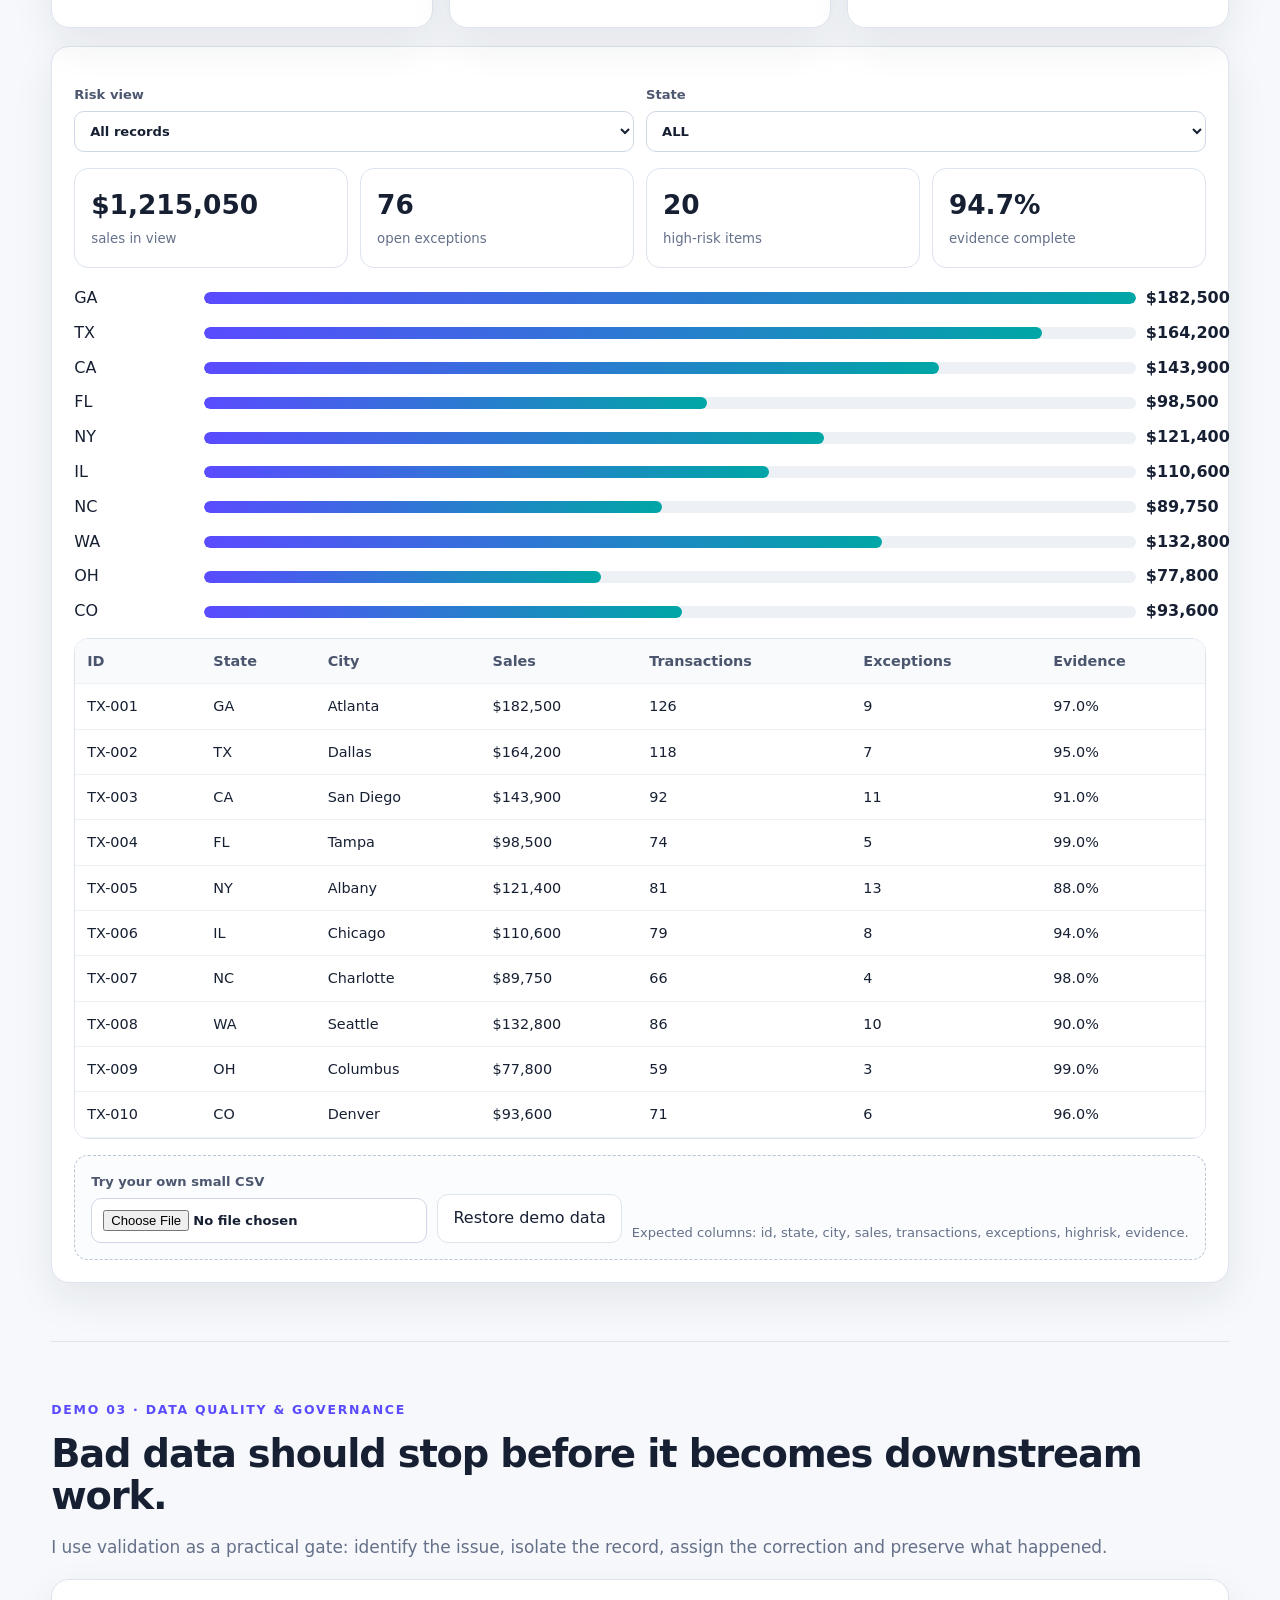
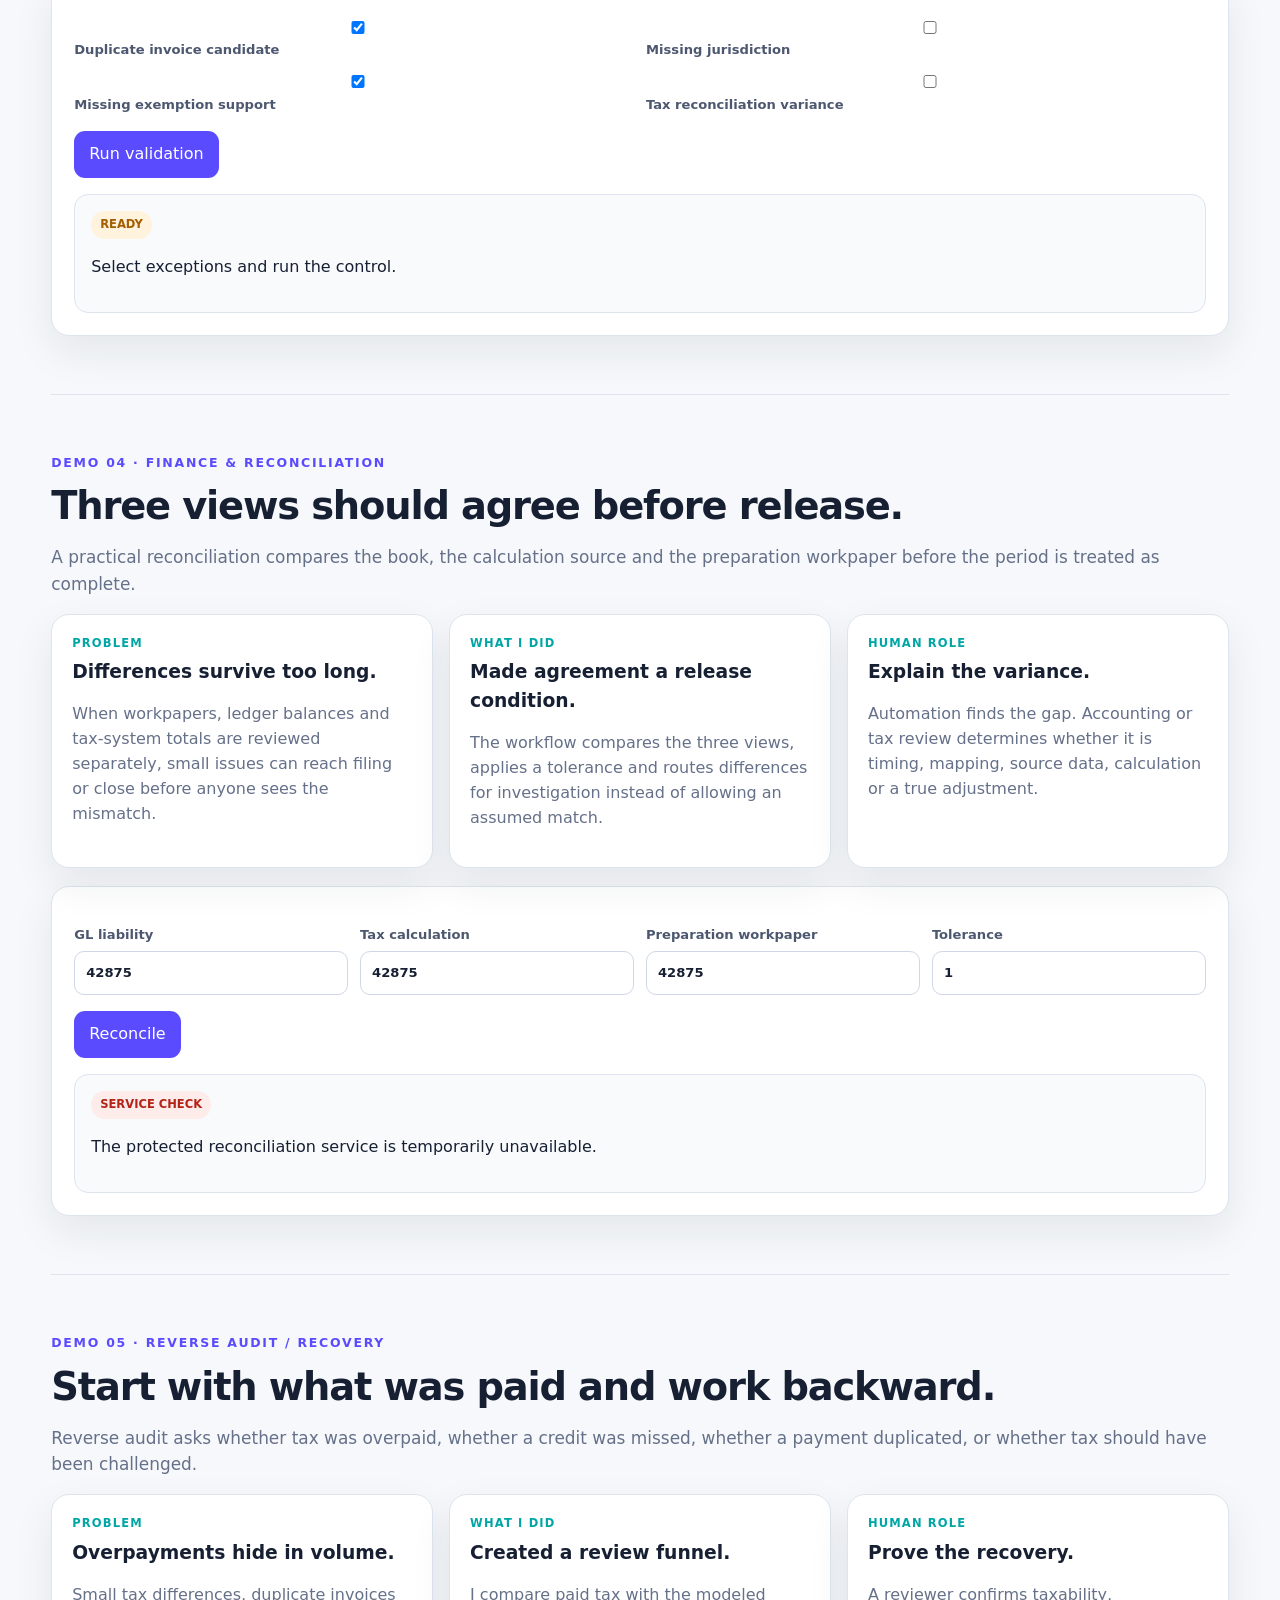
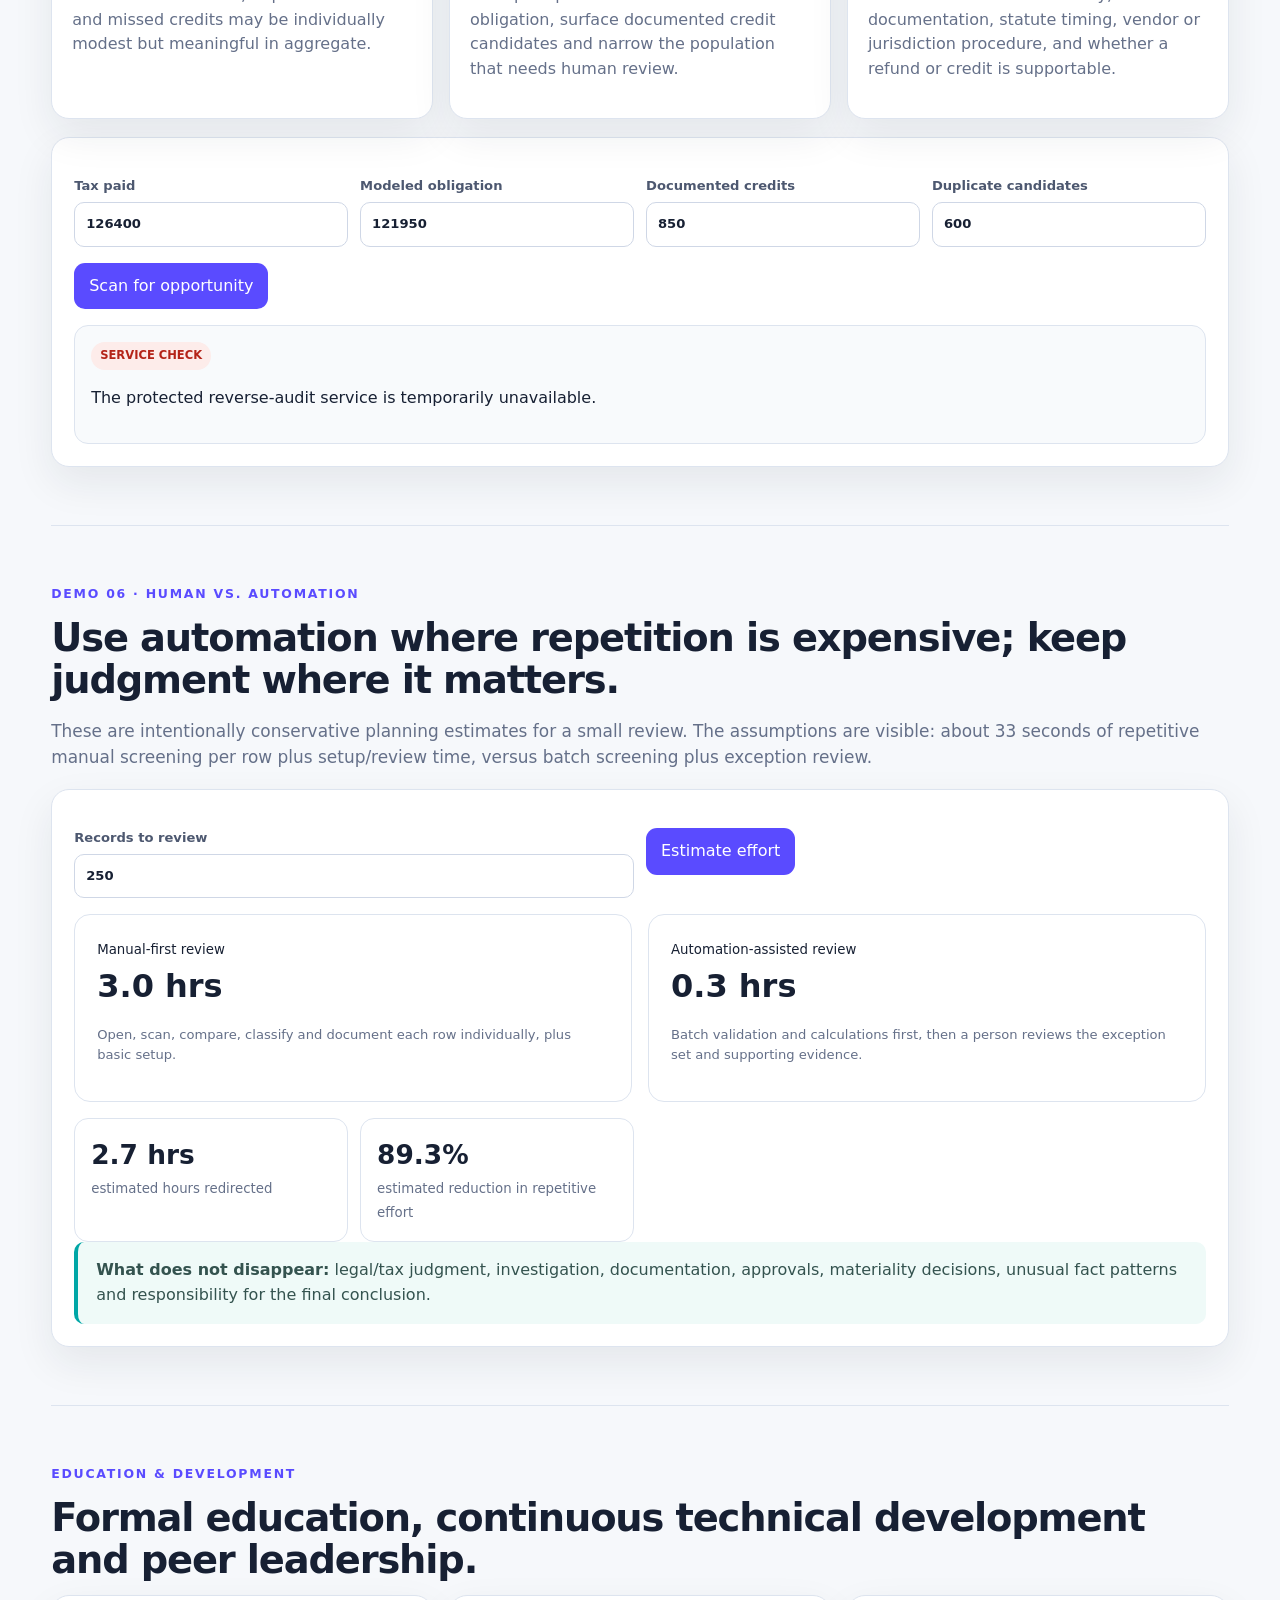
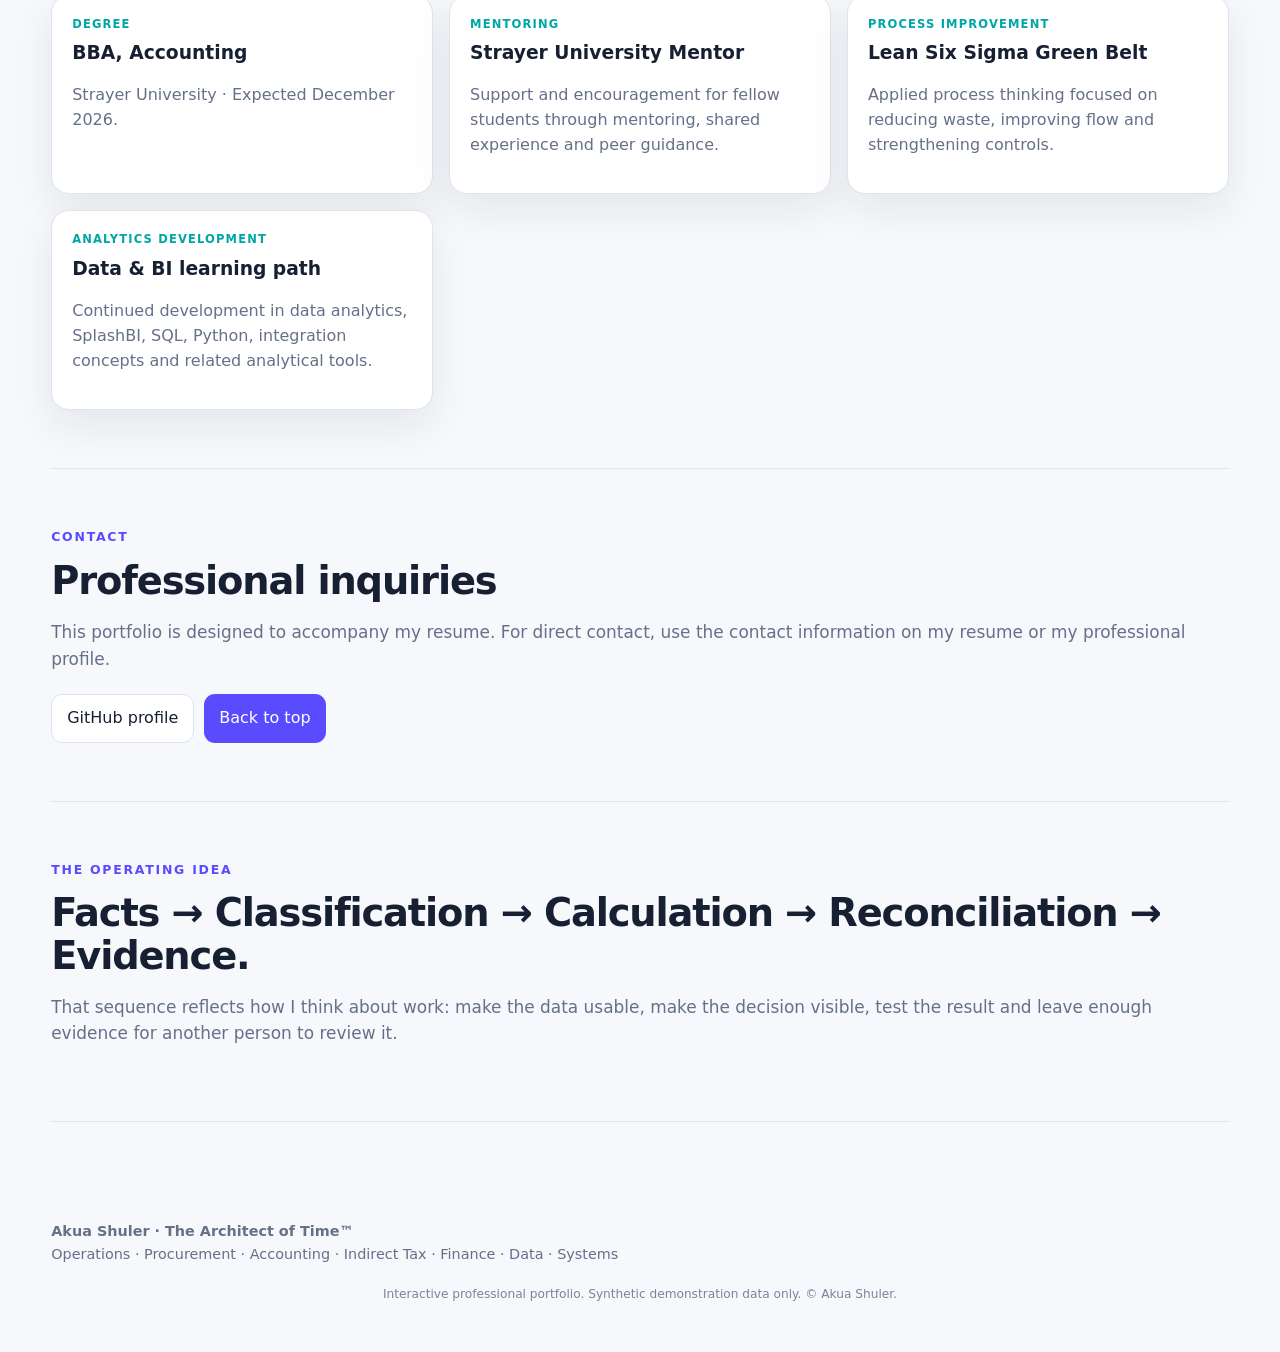
==== commit b401f5e1: "Remove National Guard wording from military service" ====
--- a/index.html
+++ b/index.html
@@ -7,8 +7,8 @@
 <section class="section" id="about"><div class="section-head"><div><div class="ey">ABOUT</div><h2>My background connects operations, procurement, accounting, tax and analytics.</h2></div><p class="sub">My career did not start with dashboards. It started with military information management, records and pay-related processing, then expanded into statewide contracts and procurement, university budgeting and purchasing leadership, higher-education accounting, business ownership, indirect tax, treasury, finance and analytics. That progression is why I naturally look across functions instead of treating data, controls, vendors, budgets, tax and operations as separate problems.</p></div><div class="grid"><article class="story"><div class="label">Tax & Finance</div><h3>Operational experience first.</h3><p>Indirect tax, compliance, treasury, finance, reconciliations, workpapers, recovery and close-related controls.</p></article><article class="story"><div class="label">Data & Analytics</div><h3>Make the work visible.</h3><p>Excel, SplashBI, Tableau and structured data analysis used to surface exceptions, explain results and improve review.</p></article><article class="story"><div class="label">Process Improvement</div><h3>Automate the repeatable part.</h3><p>I focus automation on screening, calculations, routing and reconciliation while preserving human judgment for exceptions and final decisions.</p></article></div></section>
 
 <section class="section" id="experience"><div class="ey">CAREER PROGRESSION</div><h2>A broader operating foundation built the tax and analytics work that came later.</h2><p class="sub">Each stage added a different layer: information discipline, financial accuracy, vendor and contract accountability, budget ownership, customer responsibility, tax judgment, treasury controls and analytical decision support.</p><div class="timeline">
-<article><strong>U.S. Army / Army National Guard</strong><span>Headquarters information management, military pay & EEO support</span><p>Headquarters support to senior leaders and executive-level staff through personnel/pay records, validation, reconciliation, discrepancy research, reporting, records management and EEO/EEOC-related support involving sensitive information.</p></article>
-<article><strong>U.S. Air Force / Air National Guard</strong><span>Headquarters information, office management & web</span><p>Headquarters support to senior leaders through information flow, records, reporting, data validation, confidential documentation, administrative systems and user training. Formal HTML training included hands-on website creation.</p></article>
+<article><strong>U.S. Army</strong><span>Headquarters information management, military pay & EEO support</span><p>Headquarters support to senior leaders and executive-level staff through personnel/pay records, validation, reconciliation, discrepancy research, reporting, records management and EEO/EEOC-related support involving sensitive information.</p></article>
+<article><strong>U.S. Air Force</strong><span>Headquarters information, office management & web</span><p>Headquarters support to senior leaders through information flow, records, reporting, data validation, confidential documentation, administrative systems and user training. Formal HTML training included hands-on website creation.</p></article>
 <article><strong>Commonwealth of Virginia / VITA</strong><span>Statewide technology procurement, contracts & program management</span><p>Supported statewide procurement of technology hardware, software, services and IT staffing resources for Commonwealth agencies. Managed vendor/agency coordination, solicitations, approvals, contract changes, renewals, compliance and audit support, along with the Industrial Funding Adjustment (IFA) program tied to contract sales and supplier reporting, including the legacy “Body Shop” staff-augmentation environment.</p></article>
 <article><strong>Virginia State University</strong><span>Budget Analyst / Purchasing Director</span><p>Budget oversight, forecasting, purchasing and procurement, vendor coordination, invoices, encumbrances, journal entries, reconciliations, variance reporting, compliance, audits, staff training and Residence Life/Housing operational support.</p></article>
 <article><strong>Georgia Institute of Technology</strong><span>Accounting operations & controls</span><p>Account reconciliations, invoicing and payment processing, travel and expense review, currency conversion, discrepancy resolution, financial reporting, internal controls and audit documentation.</p></article>
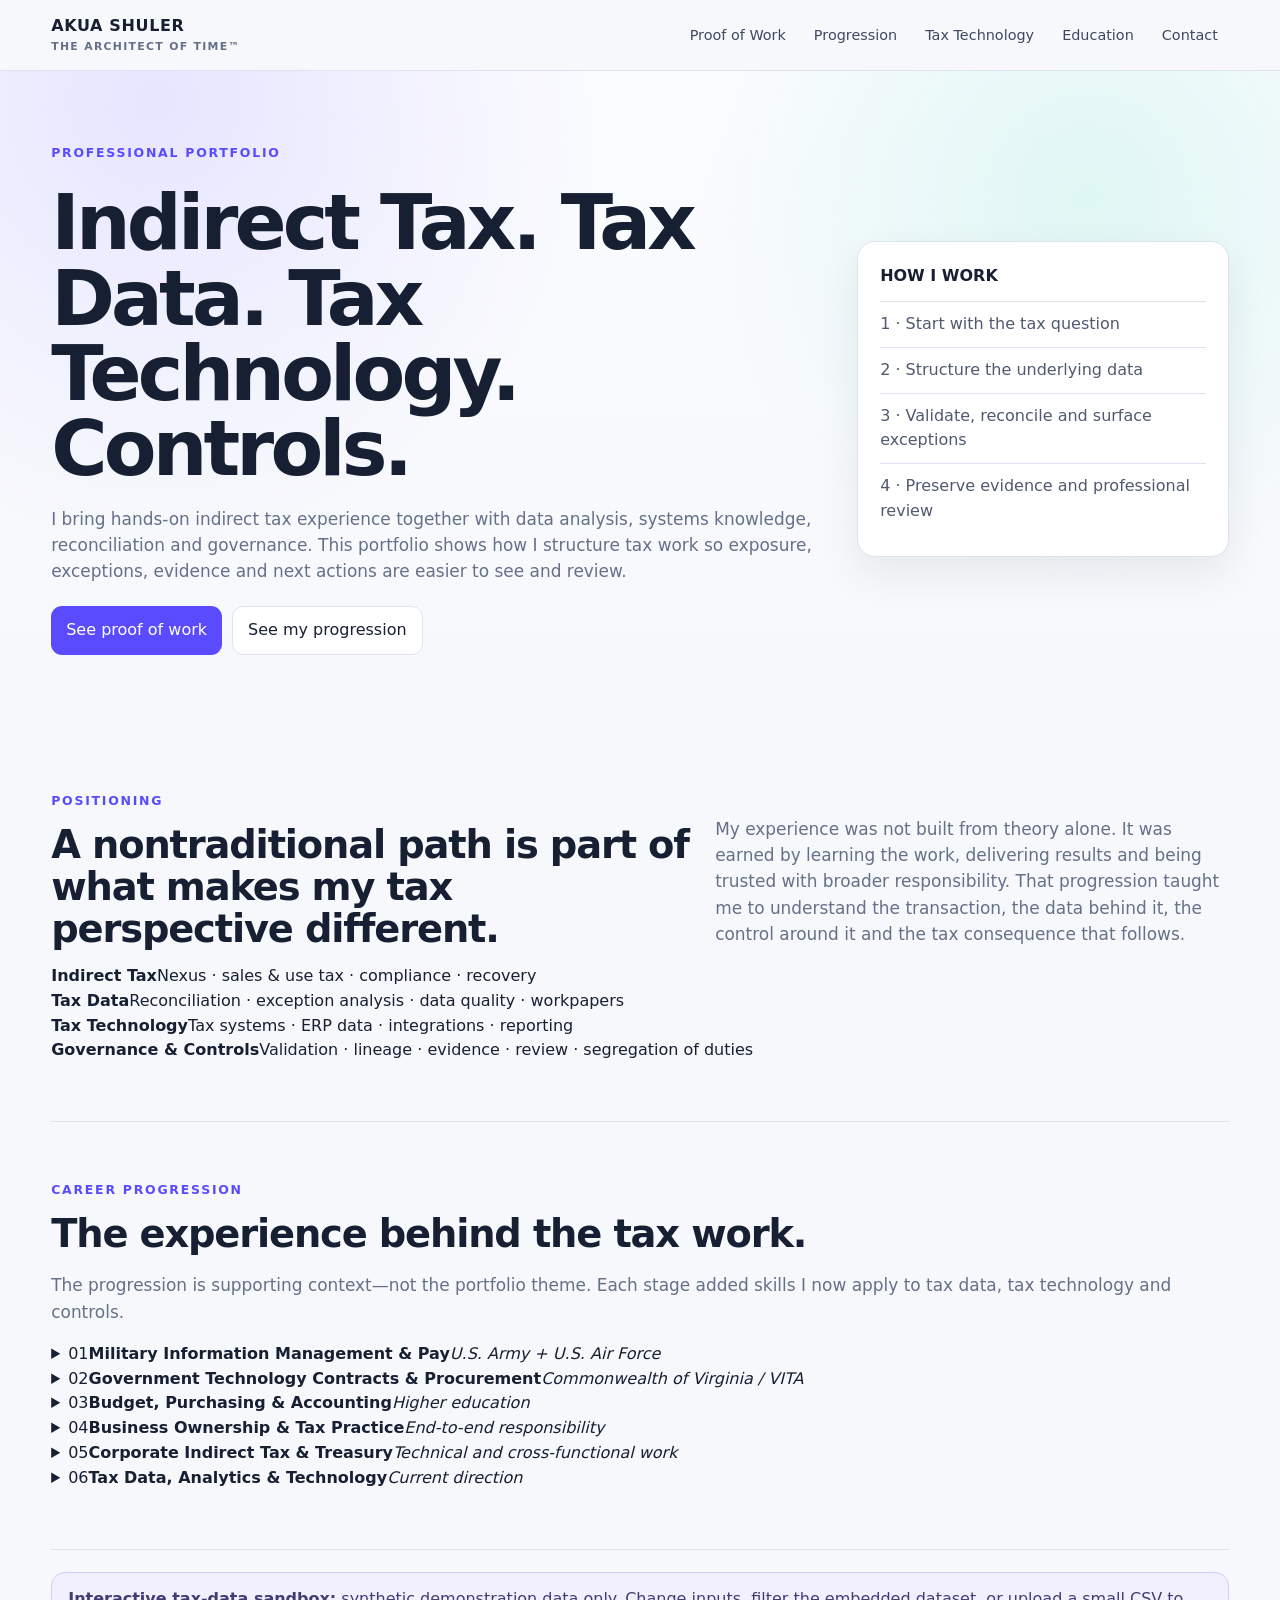
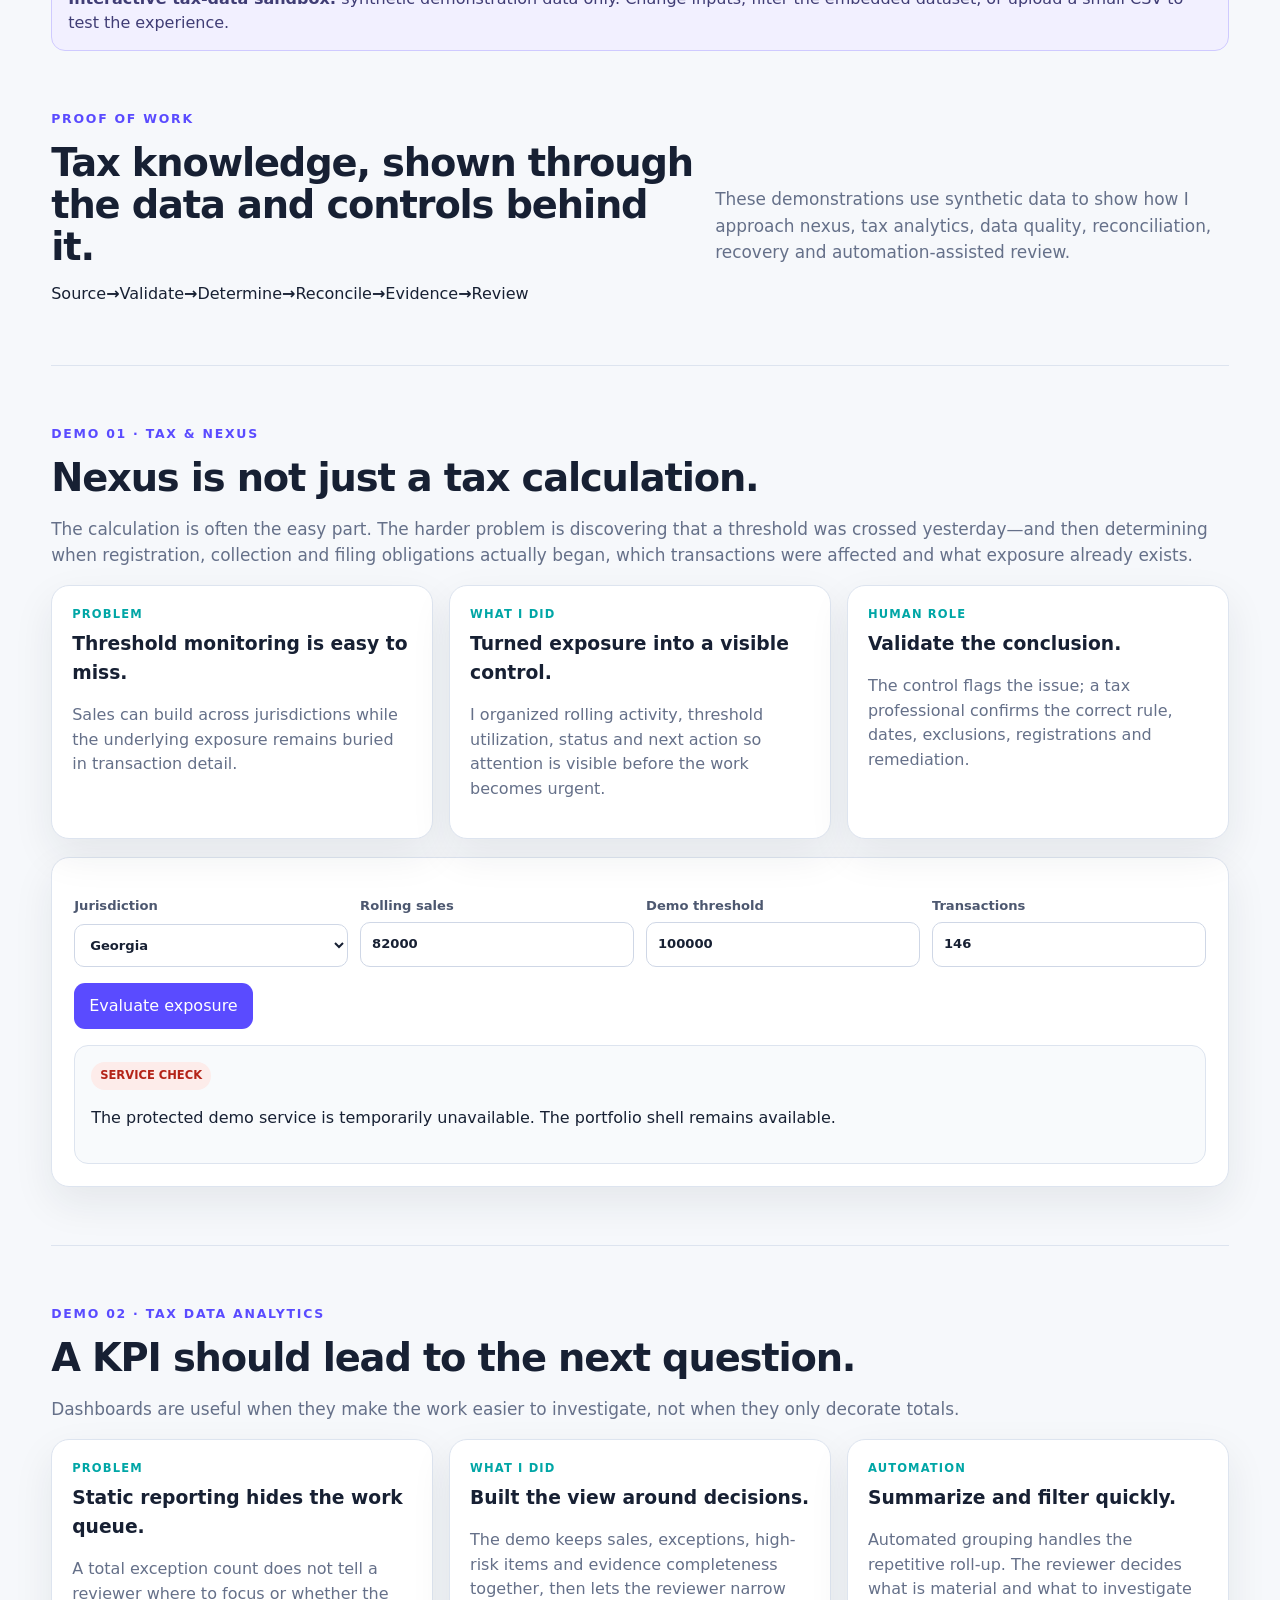
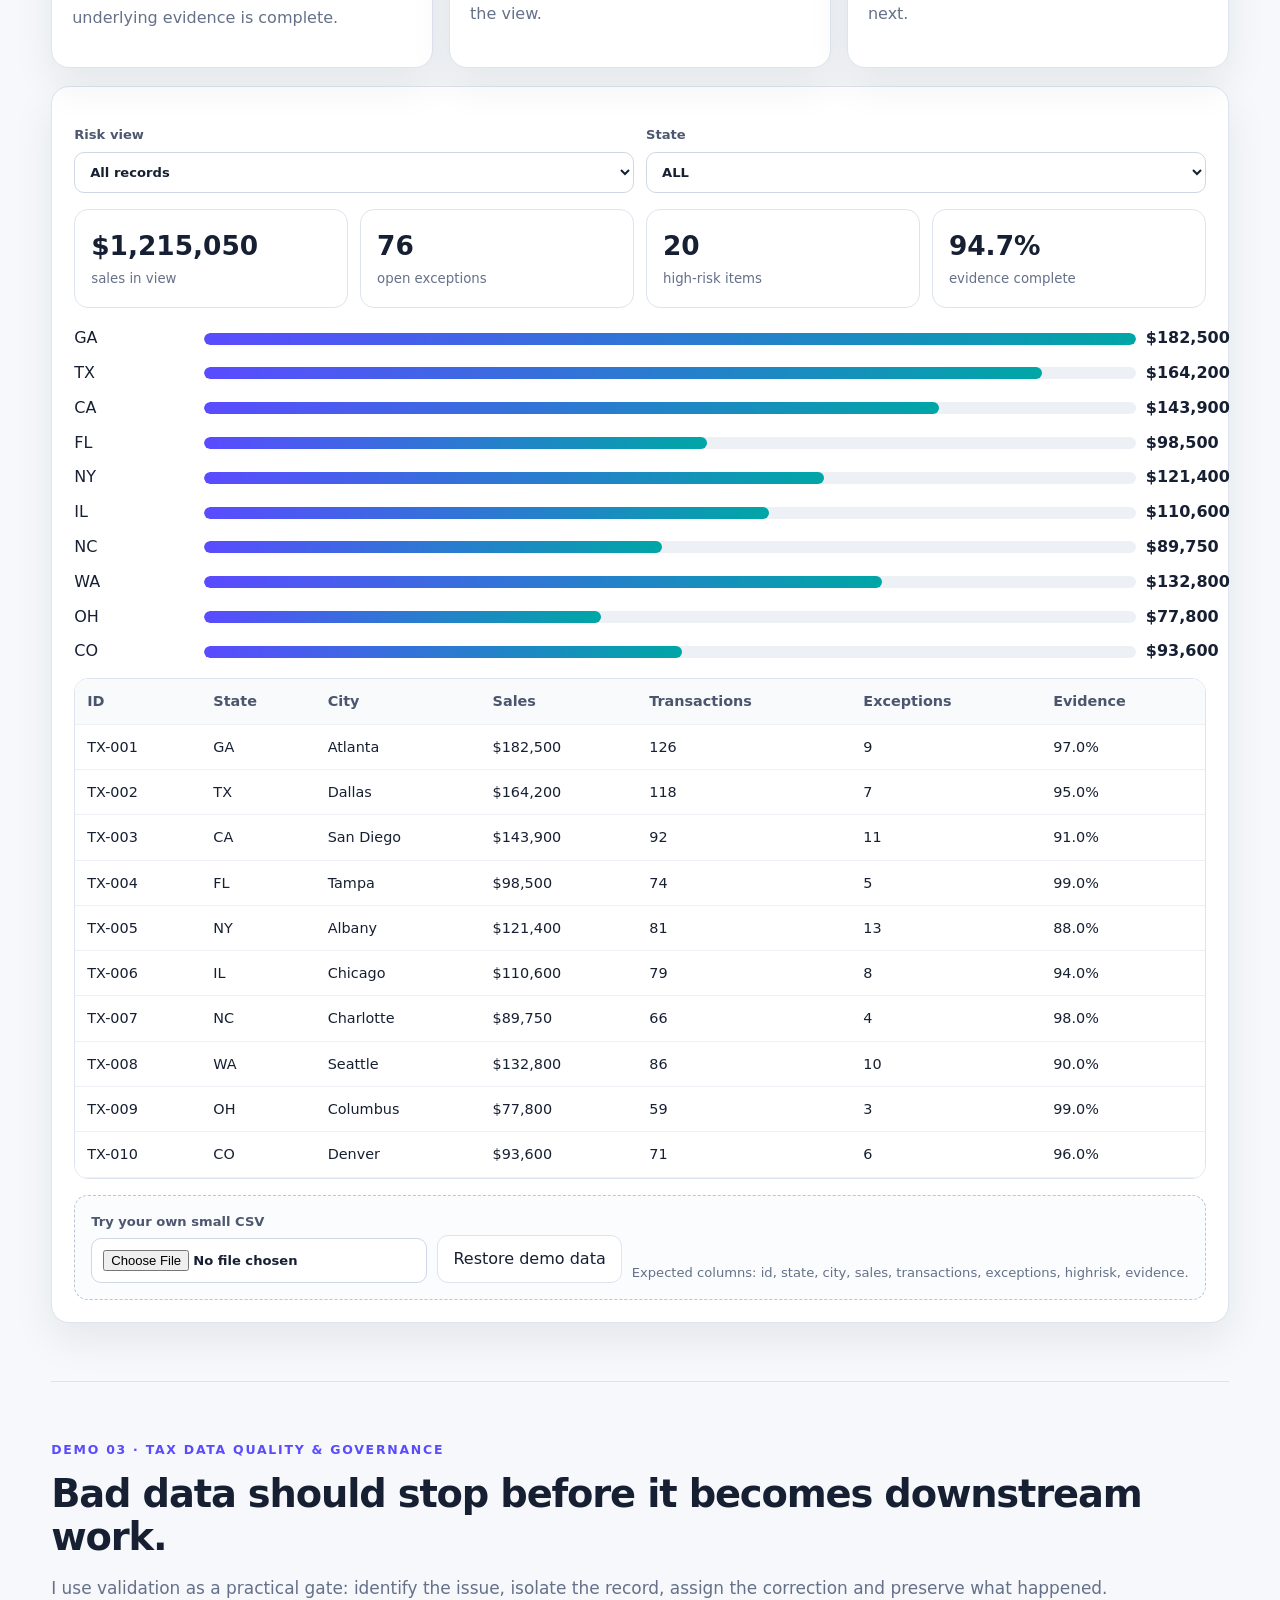
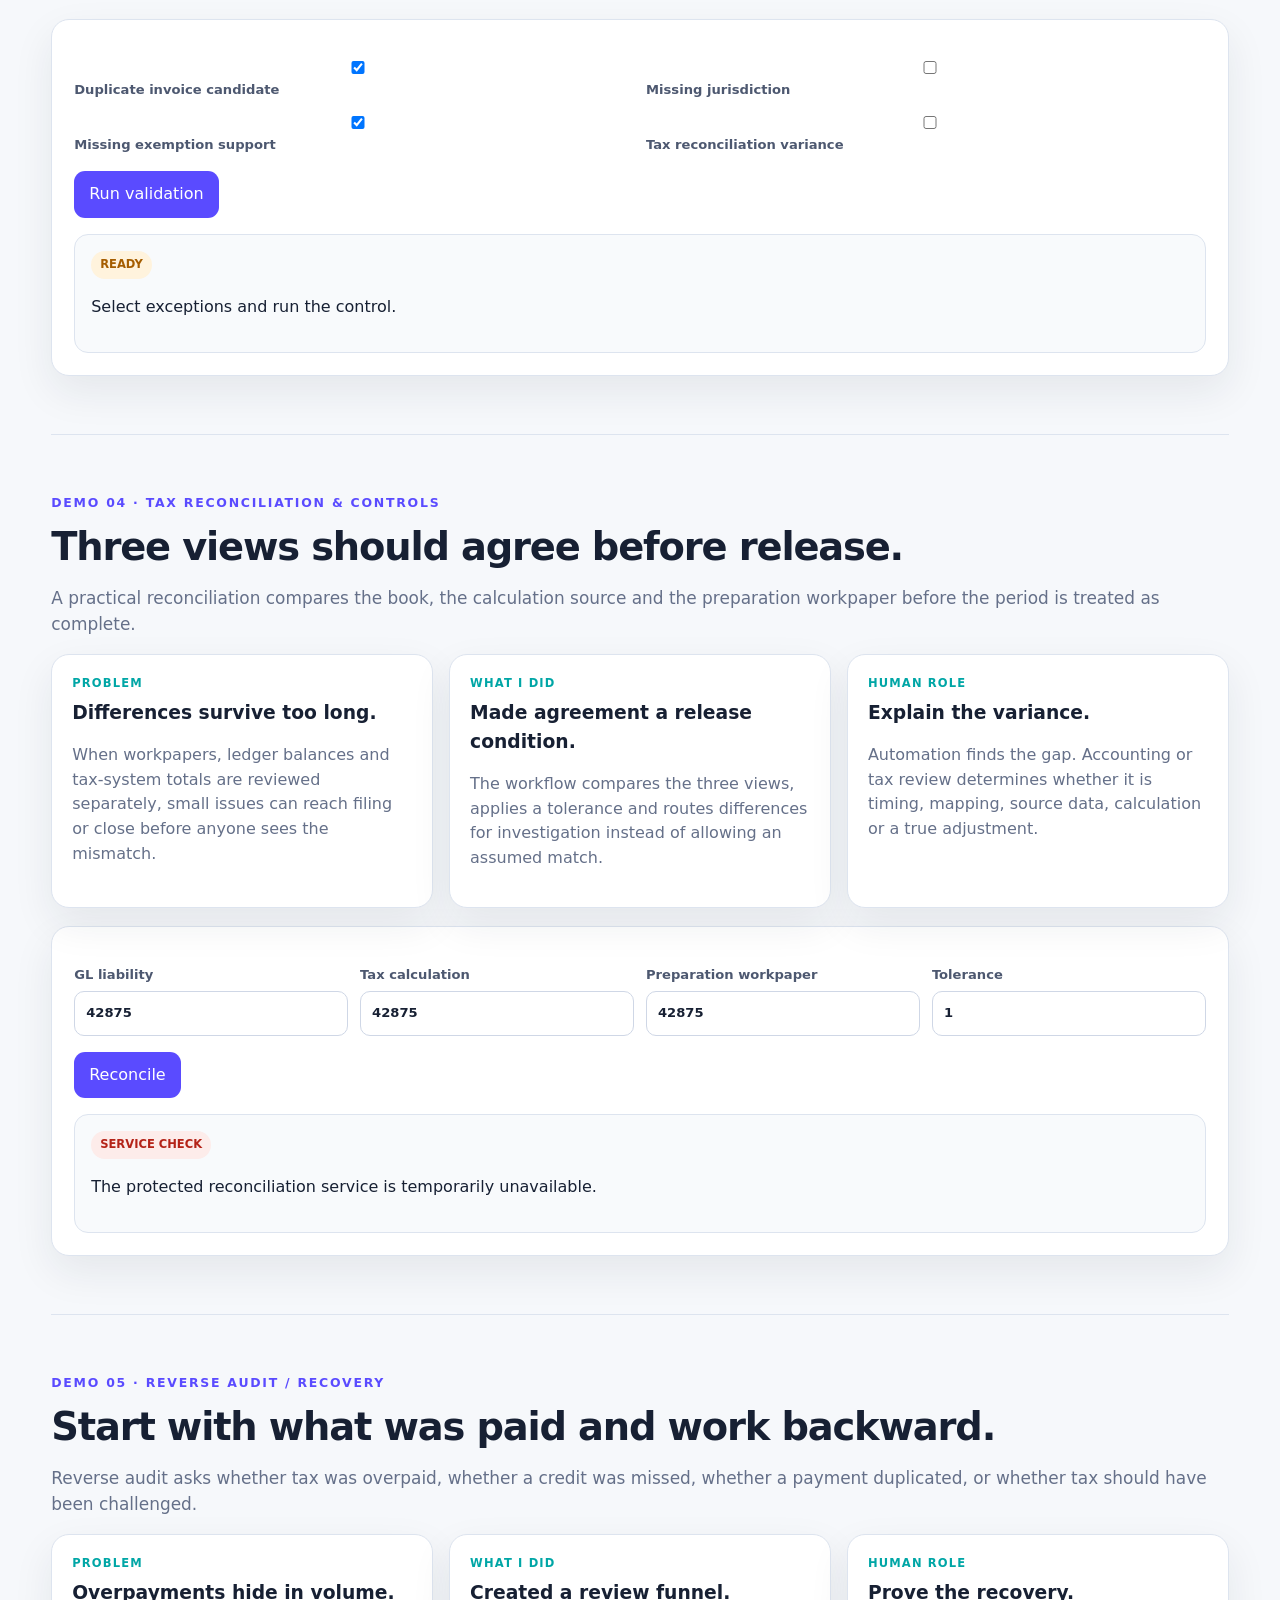
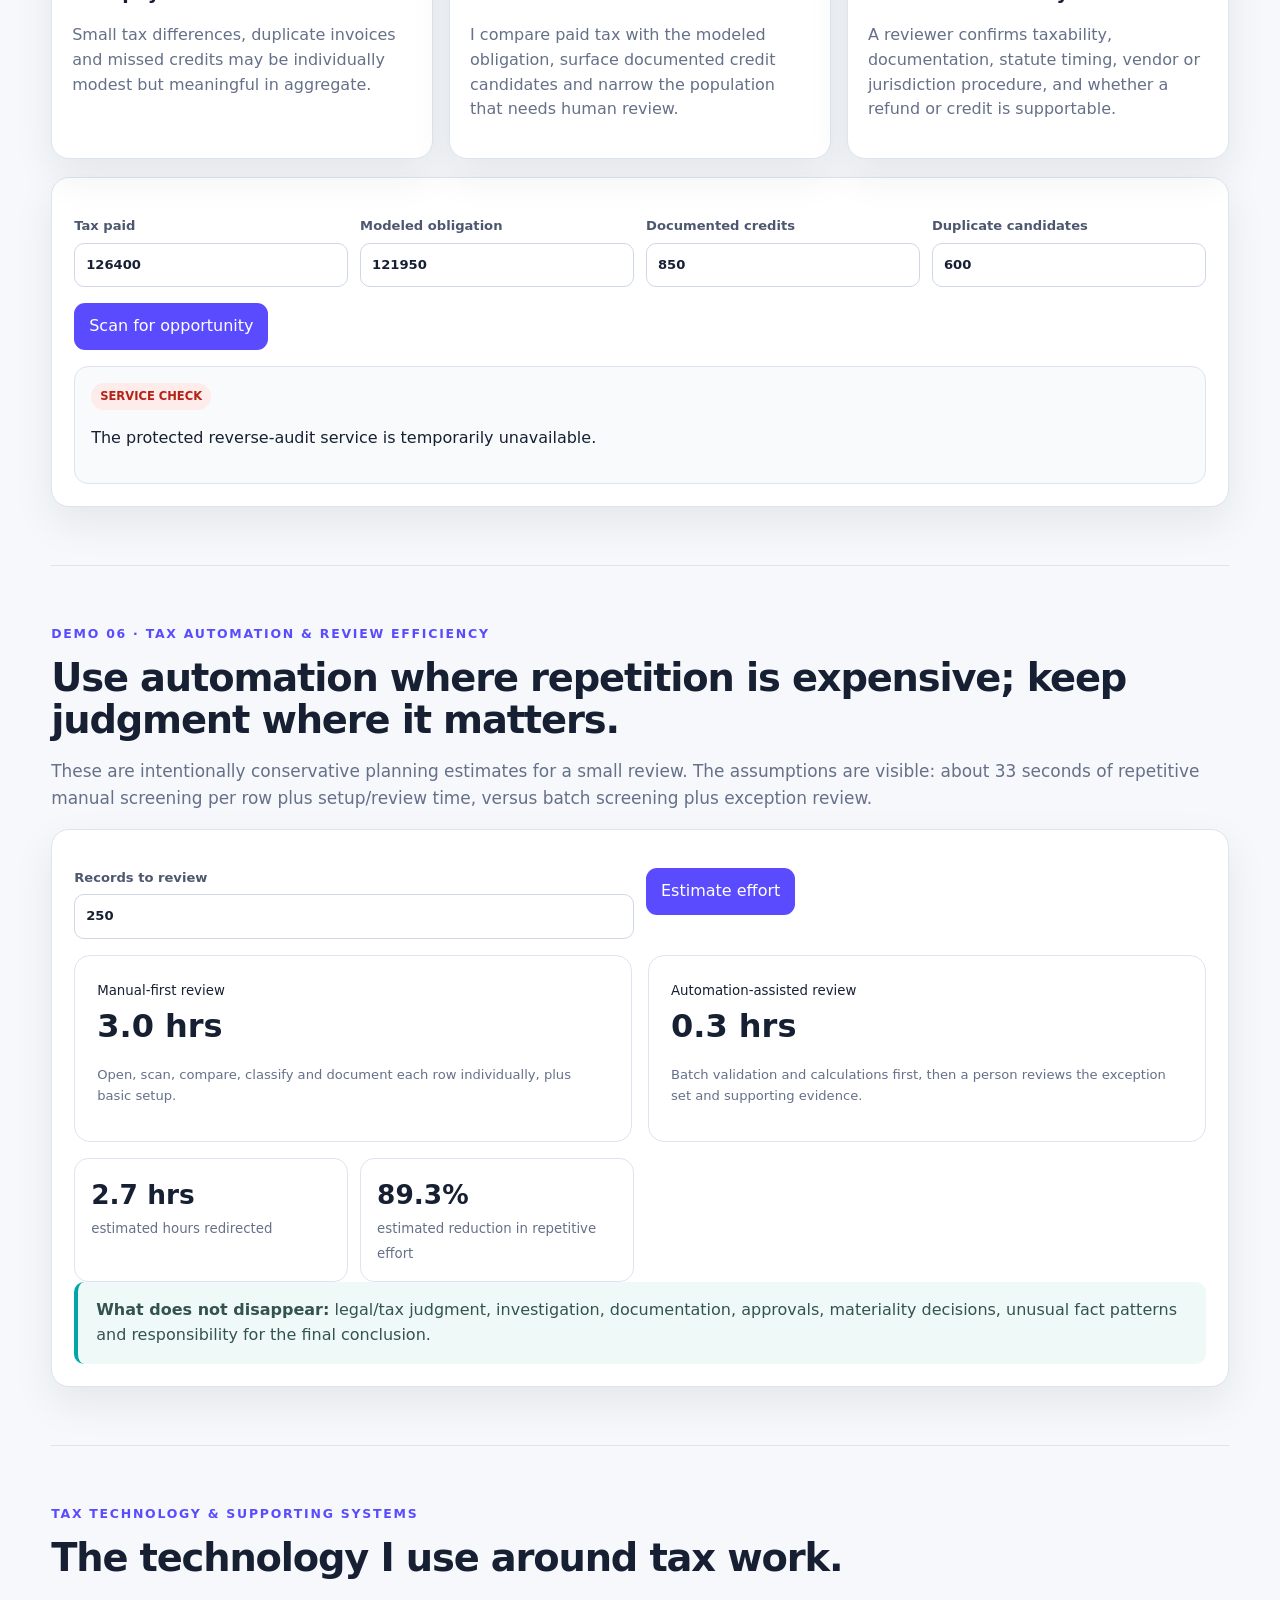
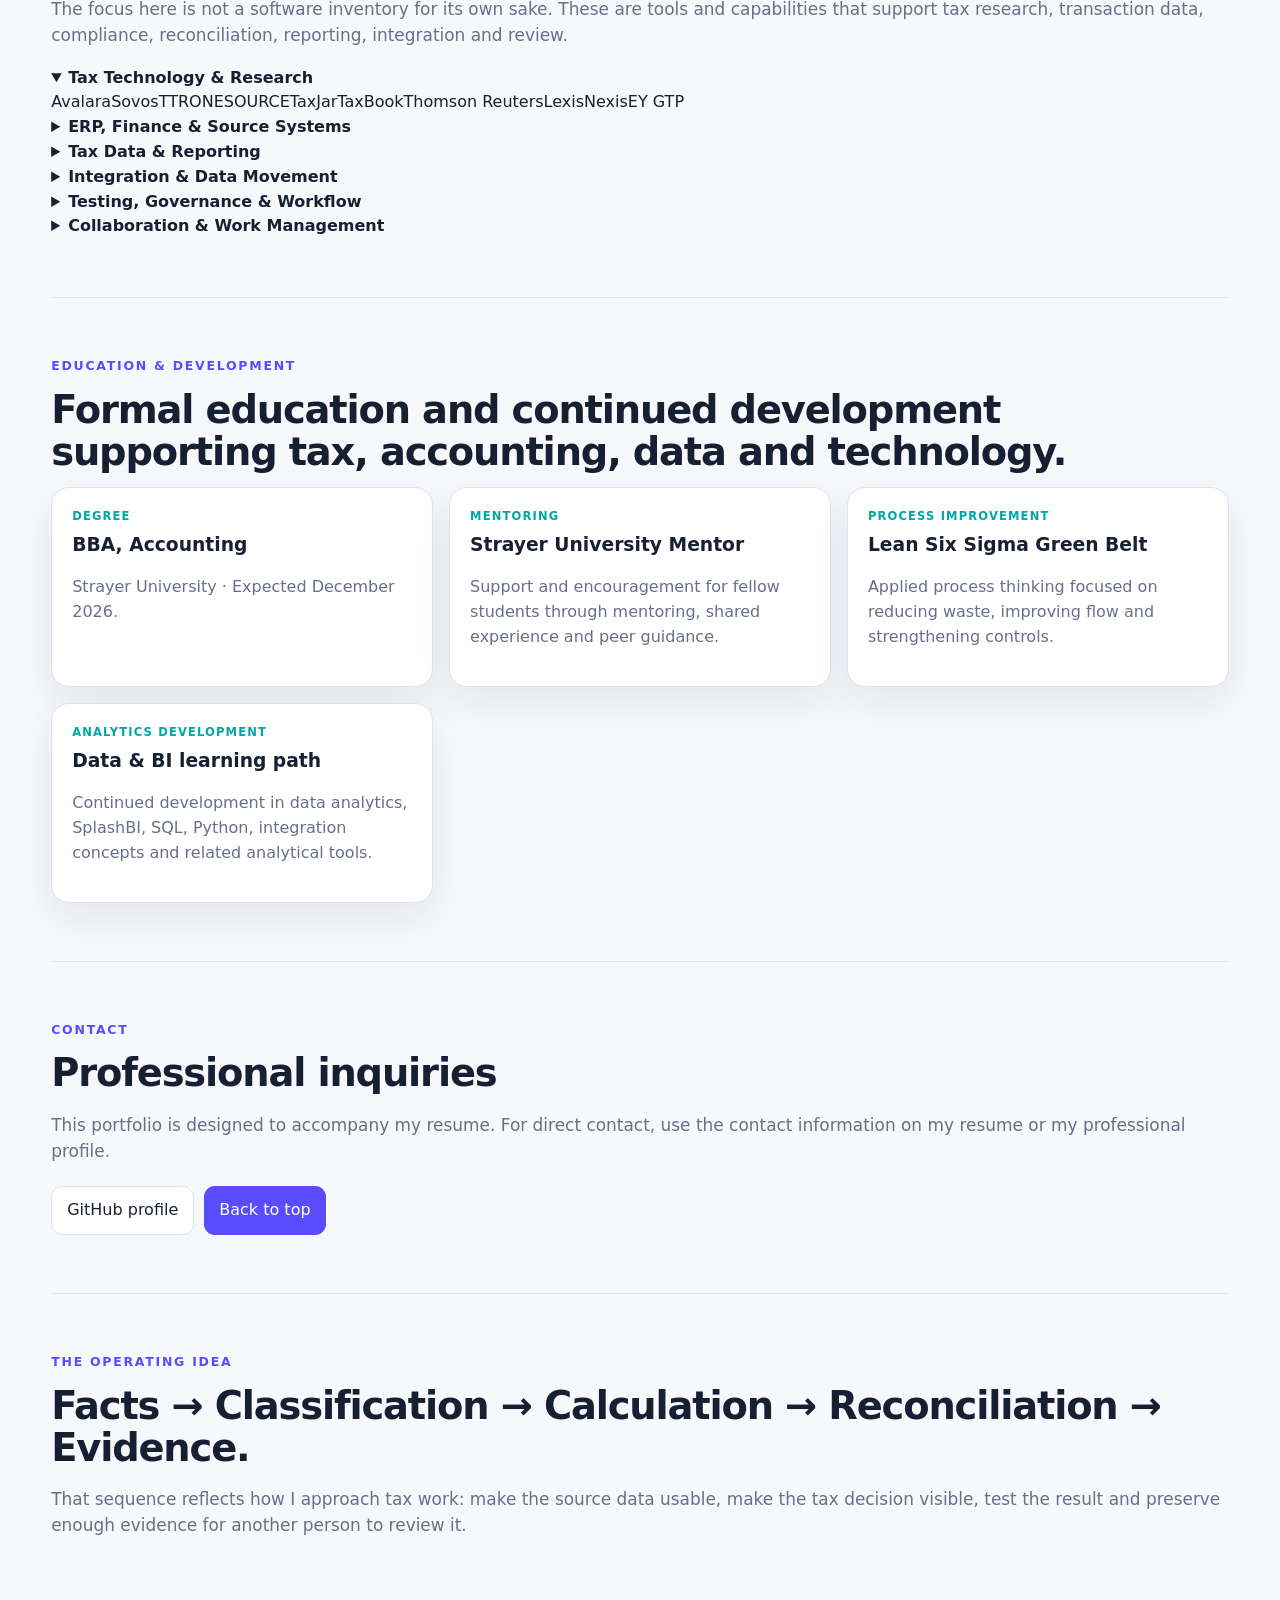
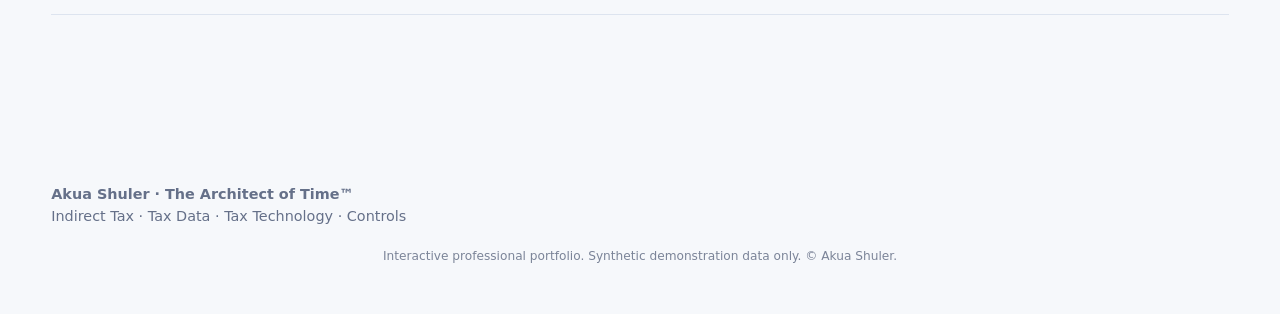
==== commit 0bfe7e0d: "Refocus portfolio on tax data and tax technology" ====
--- a/index.html
+++ b/index.html
@@ -1,66 +1,40 @@
-<!doctype html><html lang="en"><head><meta charset="utf-8"><meta name="viewport" content="width=device-width,initial-scale=1"><meta name="description" content="Akua Shuler — professional portfolio in indirect tax, finance, data analytics, controls and process improvement."><title>Akua Shuler | The Architect of Time™</title><link rel="stylesheet" href="proof-lab.css?v=20261005b"></head><body>
-<header class="top"><div class="wrap"><a class="brand" href="#top">AKUA SHULER<small>THE ARCHITECT OF TIME™</small></a><nav class="nav"><a href="#about">About</a><a href="#experience">Experience</a><a href="#skills">Skills</a><a href="#proof">Proof of Work</a><a href="#education">Education</a><a href="#contact">Contact</a></nav></div></header>
+<!doctype html><html lang="en"><head><meta charset="utf-8"><meta name="viewport" content="width=device-width,initial-scale=1"><meta name="description" content="Akua Shuler — professional portfolio demonstrating indirect tax knowledge, tax data analysis, tax technology and controls."><title>Akua Shuler | The Architect of Time™</title><link rel="stylesheet" href="proof-lab.css?v=20261006c"></head><body>
+<header class="top"><div class="wrap"><a class="brand" href="#top">AKUA SHULER<small>THE ARCHITECT OF TIME™</small></a><nav class="nav"><a href="#proof">Proof of Work</a><a href="#experience">Progression</a><a href="#skills">Tax Technology</a><a href="#education">Education</a><a href="#contact">Contact</a></nav></div></header>
 
-<section class="hero" id="top"><div class="wrap hero-grid"><div><div class="ey">PROFESSIONAL PORTFOLIO</div><h1>Operations. Procurement. Accounting. Tax. Data. One career story.</h1><p>My career has moved through information management, military pay and records, contracts and procurement, budget and purchasing leadership, accounting, business ownership, indirect tax, treasury, finance and analytics. The common thread is turning complex work into something organized, controlled and easier to act on.</p><div class="actions"><a class="btn primary" href="#proof">See proof of work</a><a class="btn secondary" href="#experience">See my progression</a></div></div><aside class="hero-card"><b>HOW I WORK</b><span>1 · Understand the business problem</span><span>2 · Structure the data and decision path</span><span>3 · Automate repeatable work</span><span>4 · Keep judgment and review visible</span></aside></div></section>
+<section class="hero" id="top"><div class="wrap hero-grid"><div><div class="ey">PROFESSIONAL PORTFOLIO</div><h1>Indirect Tax. Tax Data. Tax Technology. Controls.</h1><p>I bring hands-on indirect tax experience together with data analysis, systems knowledge, reconciliation and governance. This portfolio shows how I structure tax work so exposure, exceptions, evidence and next actions are easier to see and review.</p><div class="actions"><a class="btn primary" href="#proof">See proof of work</a><a class="btn secondary" href="#experience">See my progression</a></div></div><aside class="hero-card"><b>HOW I WORK</b><span>1 · Start with the tax question</span><span>2 · Structure the underlying data</span><span>3 · Validate, reconcile and surface exceptions</span><span>4 · Preserve evidence and professional review</span></aside></div></section>
 
-<main class="wrap">
-<section class="section" id="about"><div class="section-head"><div><div class="ey">ABOUT</div><h2>My background connects operations, procurement, accounting, tax and analytics.</h2></div><p class="sub">My career did not start with dashboards. It started with military information management, records and pay-related processing, then expanded into statewide contracts and procurement, university budgeting and purchasing leadership, higher-education accounting, business ownership, indirect tax, treasury, finance and analytics. That progression is why I naturally look across functions instead of treating data, controls, vendors, budgets, tax and operations as separate problems.</p></div><div class="grid"><article class="story"><div class="label">Tax & Finance</div><h3>Operational experience first.</h3><p>Indirect tax, compliance, treasury, finance, reconciliations, workpapers, recovery and close-related controls.</p></article><article class="story"><div class="label">Data & Analytics</div><h3>Make the work visible.</h3><p>Excel, SplashBI, Tableau and structured data analysis used to surface exceptions, explain results and improve review.</p></article><article class="story"><div class="label">Process Improvement</div><h3>Automate the repeatable part.</h3><p>I focus automation on screening, calculations, routing and reconciliation while preserving human judgment for exceptions and final decisions.</p></article></div></section>
+<main class="wrap"><main class="wrap"><section class="section" id="about"><div class="section-head"><div><div class="ey">POSITIONING</div><h2>A nontraditional path is part of what makes my tax perspective different.</h2></div><p class="sub">My experience was not built from theory alone. It was earned by learning the work, delivering results and being trusted with broader responsibility. That progression taught me to understand the transaction, the data behind it, the control around it and the tax consequence that follows.</p></div><div class="focus-grid"><article class="focus-card"><b>Indirect Tax</b><span>Nexus · sales & use tax · compliance · recovery</span></article><article class="focus-card"><b>Tax Data</b><span>Reconciliation · exception analysis · data quality · workpapers</span></article><article class="focus-card"><b>Tax Technology</b><span>Tax systems · ERP data · integrations · reporting</span></article><article class="focus-card"><b>Governance & Controls</b><span>Validation · lineage · evidence · review · segregation of duties</span></article></div></section><section class="section" id="experience"><div class="ey">CAREER PROGRESSION</div><h2>The experience behind the tax work.</h2><p class="sub">The progression is supporting context—not the portfolio theme. Each stage added skills I now apply to tax data, tax technology and controls.</p><div class="career-path" aria-label="Career progression">
+<details><summary><span class="step">01</span><strong>Military Information Management & Pay</strong><em>U.S. Army + U.S. Air Force</em></summary><p>Information management, military pay and records, validation, discrepancy research, reporting, confidential documentation and headquarters support to senior leadership. Air Force training also included hands-on HTML and website creation.</p></details>
+<details><summary><span class="step">02</span><strong>Government Technology Contracts & Procurement</strong><em>Commonwealth of Virginia / VITA</em></summary><p>Statewide technology hardware, software, services and staffing procurement; vendor and agency coordination; contract administration; compliance and audit support; and management of the IFA program tied to contract sales and supplier reporting.</p></details>
+<details><summary><span class="step">03</span><strong>Budget, Purchasing & Accounting</strong><em>Higher education</em></summary><p>Budget oversight, purchasing leadership, invoices, encumbrances, journal entries, reconciliations, variance reporting, financial controls, audit documentation and accounting operations.</p></details>
+<details><summary><span class="step">04</span><strong>Business Ownership & Tax Practice</strong><em>End-to-end responsibility</em></summary><p>Business operations, budgeting, payroll, tax preparation and research, client service and the day-to-day responsibility of turning financial information into decisions.</p></details>
+<details><summary><span class="step">05</span><strong>Corporate Indirect Tax & Treasury</strong><em>Technical and cross-functional work</em></summary><p>Multi-jurisdiction indirect tax, compliance, reconciliations, tax systems, treasury processes, controls, issue resolution and coordination across finance and operational teams.</p></details>
+<details><summary><span class="step">06</span><strong>Tax Data, Analytics & Technology</strong><em>Current direction</em></summary><p>Using structured data analysis, reporting, integration concepts, testing, reconciliation and governance to make tax work more visible, controlled and actionable.</p></details>
+</div></section><div class="sandbox"><strong>Interactive tax-data sandbox:</strong> synthetic demonstration data only. Change inputs, filter the embedded dataset, or upload a small CSV to test the experience.</div><section class="section" id="proof"><div class="section-head"><div><div class="ey">PROOF OF WORK</div><h2>Tax knowledge, shown through the data and controls behind it.</h2></div><p class="sub">These demonstrations use synthetic data to show how I approach nexus, tax analytics, data quality, reconciliation, recovery and automation-assisted review.</p></div><div class="process-strip"><span>Source</span><b>→</b><span>Validate</span><b>→</b><span>Determine</span><b>→</b><span>Reconcile</span><b>→</b><span>Evidence</span><b>→</b><span>Review</span></div></section><section class="section" id="tax"><div class="ey">DEMO 01 · TAX & NEXUS</div><h2>Nexus is not just a tax calculation.</h2><p class="sub">The calculation is often the easy part. The harder problem is discovering that a threshold was crossed yesterday—and then determining when registration, collection and filing obligations actually began, which transactions were affected and what exposure already exists.</p><div class="grid"><article class="story"><div class="label">Problem</div><h3>Threshold monitoring is easy to miss.</h3><p>Sales can build across jurisdictions while the underlying exposure remains buried in transaction detail.</p></article><article class="story"><div class="label">What I did</div><h3>Turned exposure into a visible control.</h3><p>I organized rolling activity, threshold utilization, status and next action so attention is visible before the work becomes urgent.</p></article><article class="story"><div class="label">Human role</div><h3>Validate the conclusion.</h3><p>The control flags the issue; a tax professional confirms the correct rule, dates, exclusions, registrations and remediation.</p></article></div><div class="demo-card"><div class="controls"><label>Jurisdiction<select id="nxState"><option>Georgia</option><option>Texas</option><option>California</option><option>New York</option></select></label><label>Rolling sales<input id="nxSales" type="number" value="82000"></label><label>Demo threshold<input id="nxThreshold" type="number" value="100000"></label><label>Transactions<input type="number" value="146"></label></div><button class="primary" id="runNexus">Evaluate exposure</button><div class="result" id="nxOut"></div></div></section>
 
-<section class="section" id="experience"><div class="ey">CAREER PROGRESSION</div><h2>A broader operating foundation built the tax and analytics work that came later.</h2><p class="sub">Each stage added a different layer: information discipline, financial accuracy, vendor and contract accountability, budget ownership, customer responsibility, tax judgment, treasury controls and analytical decision support.</p><div class="timeline">
-<article><strong>U.S. Army</strong><span>Headquarters information management, military pay & EEO support</span><p>Headquarters support to senior leaders and executive-level staff through personnel/pay records, validation, reconciliation, discrepancy research, reporting, records management and EEO/EEOC-related support involving sensitive information.</p></article>
-<article><strong>U.S. Air Force</strong><span>Headquarters information, office management & web</span><p>Headquarters support to senior leaders through information flow, records, reporting, data validation, confidential documentation, administrative systems and user training. Formal HTML training included hands-on website creation.</p></article>
-<article><strong>Commonwealth of Virginia / VITA</strong><span>Statewide technology procurement, contracts & program management</span><p>Supported statewide procurement of technology hardware, software, services and IT staffing resources for Commonwealth agencies. Managed vendor/agency coordination, solicitations, approvals, contract changes, renewals, compliance and audit support, along with the Industrial Funding Adjustment (IFA) program tied to contract sales and supplier reporting, including the legacy “Body Shop” staff-augmentation environment.</p></article>
-<article><strong>Virginia State University</strong><span>Budget Analyst / Purchasing Director</span><p>Budget oversight, forecasting, purchasing and procurement, vendor coordination, invoices, encumbrances, journal entries, reconciliations, variance reporting, compliance, audits, staff training and Residence Life/Housing operational support.</p></article>
-<article><strong>Georgia Institute of Technology</strong><span>Accounting operations & controls</span><p>Account reconciliations, invoicing and payment processing, travel and expense review, currency conversion, discrepancy resolution, financial reporting, internal controls and audit documentation.</p></article>
-<article><strong>Business Owner / Tax Practice</strong><span>End-to-end operating responsibility</span><p>Client service, business operations, financial administration, budgeting, payroll, tax preparation and research, customer relationships and day-to-day operating decisions.</p></article>
-<article><strong>Senior Indirect Tax / Treasury & Tax</strong><span>Technical, cross-functional & people leadership</span><p>Multi-jurisdiction indirect tax, compliance, treasury processes, reconciliations, systems, cash and tax controls, issue resolution and coordination across finance and operations. At KNAPP, also served as DEI Co-Chair, supporting employee engagement, inclusion initiatives and cross-functional participation outside the core tax role.</p></article>
-<article><strong>Finance & Analytics</strong><span>Decision support and automation</span><p>Using BI tools, structured data analysis and process improvement to surface exceptions, explain results, reduce repetitive work and make next actions easier to see.</p></article>
-</div></section>
+<section class="section" id="analytics"><div class="ey">DEMO 02 · TAX DATA ANALYTICS</div><h2>A KPI should lead to the next question.</h2><p class="sub">Dashboards are useful when they make the work easier to investigate, not when they only decorate totals.</p><div class="grid"><article class="story"><div class="label">Problem</div><h3>Static reporting hides the work queue.</h3><p>A total exception count does not tell a reviewer where to focus or whether the underlying evidence is complete.</p></article><article class="story"><div class="label">What I did</div><h3>Built the view around decisions.</h3><p>The demo keeps sales, exceptions, high-risk items and evidence completeness together, then lets the reviewer narrow the view.</p></article><article class="story"><div class="label">Automation</div><h3>Summarize and filter quickly.</h3><p>Automated grouping handles the repetitive roll-up. The reviewer decides what is material and what to investigate next.</p></article></div><div class="demo-card"><div class="controls two"><label>Risk view<select id="riskFilter"><option value="ALL">All records</option><option value="HIGH">High-risk only</option><option value="OPEN">Open exceptions</option></select></label><label>State<select id="stateFilter"><option>ALL</option><option>GA</option><option>TX</option><option>CA</option><option>FL</option><option>NY</option><option>IL</option><option>NC</option><option>WA</option><option>OH</option><option>CO</option></select></label></div><div class="metrics"><div class="metric"><b id="mSales">$0</b><small>sales in view</small></div><div class="metric"><b id="mExc">0</b><small>open exceptions</small></div><div class="metric"><b id="mRisk">0</b><small>high-risk items</small></div><div class="metric"><b id="mEvidence">0%</b><small>evidence complete</small></div></div><div class="bars" id="bars"></div><div class="table-wrap"><table><thead><tr><th>ID</th><th>State</th><th>City</th><th>Sales</th><th>Transactions</th><th>Exceptions</th><th>Evidence</th></tr></thead><tbody id="analyticsTable"></tbody></table></div><div class="upload"><label>Try your own small CSV<input id="csvFile" type="file" accept=".csv,text/csv"></label><button class="secondary" id="resetData">Restore demo data</button><div><div class="mini" id="uploadMsg">Expected columns: id, state, city, sales, transactions, exceptions, highrisk, evidence.</div></div></div></div></section>
 
-<section class="section" id="skills"><div class="ey">CORE STRENGTHS</div><h2>Skills that work together, not in separate boxes.</h2>
-<div class="skill-grid">
-<div class="skill-card"><b>Procurement & Operations</b><span>Contracts</span><span>Vendor management</span><span>Budget control</span><span>Purchasing</span></div>
-<div class="skill-card"><b>Indirect Tax</b><span>Nexus</span><span>Sales & use tax</span><span>Compliance</span><span>Recovery / reverse audit</span></div>
-<div class="skill-card"><b>Finance & Controls</b><span>Reconciliation</span><span>Accruals</span><span>Workpapers</span><span>Exception review</span></div>
-<div class="skill-card"><b>Analytics</b><span>SplashBI</span><span>Tableau</span><span>Advanced Excel</span><span>XLOOKUP / PivotTables</span></div>
-<div class="skill-card"><b>Business Leadership</b><span>Key account management</span><span>Staff supervision</span><span>Client service</span><span>Cross-functional coordination</span><span>DEI Co-Chair leadership</span><span>Student mentoring</span></div>
-<div class="skill-card"><b>Data & Controls</b><span>Data quality</span><span>Data reconciliation</span><span>Exception analysis</span><span>Data lineage / provenance</span></div>
-</div>
+<section class="section" id="quality"><div class="ey">DEMO 03 · TAX DATA QUALITY & GOVERNANCE</div><h2>Bad data should stop before it becomes downstream work.</h2><p class="sub">I use validation as a practical gate: identify the issue, isolate the record, assign the correction and preserve what happened.</p><div class="demo-card"><div class="controls two"><label><span><input id="dup" data-label="Duplicate invoice candidate" type="checkbox" checked> Duplicate invoice candidate</span></label><label><span><input id="jur" data-label="Missing jurisdiction" type="checkbox"> Missing jurisdiction</span></label><label><span><input id="cert" data-label="Missing exemption support" type="checkbox" checked> Missing exemption support</span></label><label><span><input id="tax" data-label="Tax reconciliation variance" type="checkbox"> Tax reconciliation variance</span></label></div><button class="primary" id="runDQ">Run validation</button><div class="result" id="dqOut"><span class="status watch">READY</span><p>Select exceptions and run the control.</p></div></div></section>
 
-<div class="ey" style="margin-top:34px">TECHNOLOGY & SYSTEMS</div><h2>Hands-on business systems plus expanding integration capability.</h2>
-<div class="skill-grid">
-<div class="skill-card"><b>Tax Technology</b><span>Avalara</span><span>Sovos</span><span>TTR</span><span>ONESOURCE</span><span>TaxJar</span><span>TaxBook</span><span>Thomson Reuters</span><span>LexisNexis</span><span>EY GTP</span></div>
-<div class="skill-card"><b>ERP / Finance Systems</b><span>SAP</span><span>Oracle</span><span>Microsoft Dynamics 365</span><span>Workday</span><span>PeopleSoft</span><span>QuickBooks</span><span>Bill.com</span><span>Concur</span><span>ADP</span></div>
-<div class="skill-card"><b>Treasury / Banking</b><span>SWIFT</span><span>Positive Pay</span><span>Bloomberg</span><span>iBill</span></div>
-<div class="skill-card"><b>Collaboration & Workflow</b><span>Microsoft Teams</span><span>OneDrive</span><span>Slack</span><span>Salesforce</span><span>Smartsheet</span><span>Monday.com</span><span>Genysis</span></div>
-<div class="skill-card"><b>Data Integration</b><span>CSV / Excel / text file imports</span><span>Data mapping & transformation</span><span>Batch processing</span><span>API integration concepts & testing</span><span>REST API familiarity</span></div>
-<div class="skill-card"><b>Integration Design</b><span>SFTP / secure file-transfer concepts</span><span>EDI data exchange concepts</span><span>EDI 810 / 850 / 812 / 820 / 856 familiarity</span><span>ERP & third-party integration requirements</span></div>
-<div class="skill-card"><b>Systems Analysis</b><span>Business requirements</span><span>Functional requirements</span><span>Workflow design</span><span>Process mapping</span><span>User stories / acceptance criteria</span></div>
-<div class="skill-card"><b>Testing & Governance</b><span>UAT / scenario testing</span><span>Regression testing</span><span>Validation controls</span><span>Audit trails</span><span>Segregation-of-duties concepts</span><span>Exception workflows</span></div>
-</div></section>
-
-<div class="sandbox"><strong>Recruiters, hiring managers and UX reviewers:</strong> the interactive section below is a safe demonstration sandbox using synthetic data. You can change inputs, filter the embedded dataset, or upload a small CSV to test the experience.</div>
-
-<section class="section" id="proof"><div class="section-head"><div><div class="ey">PROOF OF WORK</div><h2>Evidence, not just skill labels.</h2></div><p class="sub">Each demo shows the business problem, how I structured the solution, what automation can handle and where professional review still matters.</p></div><div class="grid"><article class="story"><div class="label">Problem</div><h3>Work arrives fragmented.</h3><p>Tax, finance and operational data often live in separate files, systems and workpapers. That makes exceptions hard to see and review slower than it needs to be.</p></article><article class="story"><div class="label">My approach</div><h3>Structure the path.</h3><p>I break the work into source data, validation, decision logic, reconciliation, evidence and review so there is a clear next action.</p></article><article class="story"><div class="label">Result</div><h3>More review, less hunting.</h3><p>Automation handles repeatable screening and calculations while people spend more time on judgment, documentation and final approval.</p></article></div></section>
-
-<section class="section" id="tax"><div class="ey">DEMO 01 · TAX & NEXUS</div><h2>Nexus is not just a tax calculation.</h2><p class="sub">The real operational problem is realizing a threshold may have been crossed and then scrambling to determine when registration was required, which transactions were affected, when collection should have started, and what filing exposure already exists.</p><div class="grid"><article class="story"><div class="label">Problem</div><h3>Threshold monitoring is easy to miss.</h3><p>Sales can build across jurisdictions while the underlying exposure remains buried in transaction detail.</p></article><article class="story"><div class="label">What I did</div><h3>Turned exposure into a visible control.</h3><p>I organized rolling activity, threshold utilization, status and next action so attention is visible before the work becomes urgent.</p></article><article class="story"><div class="label">Human role</div><h3>Validate the conclusion.</h3><p>The control flags the issue; a tax professional confirms the correct rule, dates, exclusions, registrations and remediation.</p></article></div><div class="demo-card"><div class="controls"><label>Jurisdiction<select id="nxState"><option>Georgia</option><option>Texas</option><option>California</option><option>New York</option></select></label><label>Rolling sales<input id="nxSales" type="number" value="82000"></label><label>Demo threshold<input id="nxThreshold" type="number" value="100000"></label><label>Transactions<input type="number" value="146"></label></div><button class="primary" id="runNexus">Evaluate exposure</button><div class="result" id="nxOut"></div></div></section>
-
-<section class="section" id="analytics"><div class="ey">DEMO 02 · ANALYTICS & BI</div><h2>A KPI should lead to the next question.</h2><p class="sub">Dashboards are useful when they make the work easier to investigate, not when they only decorate totals.</p><div class="grid"><article class="story"><div class="label">Problem</div><h3>Static reporting hides the work queue.</h3><p>A total exception count does not tell a reviewer where to focus or whether the underlying evidence is complete.</p></article><article class="story"><div class="label">What I did</div><h3>Built the view around decisions.</h3><p>The demo keeps sales, exceptions, high-risk items and evidence completeness together, then lets the reviewer narrow the view.</p></article><article class="story"><div class="label">Automation</div><h3>Summarize and filter quickly.</h3><p>Automated grouping handles the repetitive roll-up. The reviewer decides what is material and what to investigate next.</p></article></div><div class="demo-card"><div class="controls two"><label>Risk view<select id="riskFilter"><option value="ALL">All records</option><option value="HIGH">High-risk only</option><option value="OPEN">Open exceptions</option></select></label><label>State<select id="stateFilter"><option>ALL</option><option>GA</option><option>TX</option><option>CA</option><option>FL</option><option>NY</option><option>IL</option><option>NC</option><option>WA</option><option>OH</option><option>CO</option></select></label></div><div class="metrics"><div class="metric"><b id="mSales">$0</b><small>sales in view</small></div><div class="metric"><b id="mExc">0</b><small>open exceptions</small></div><div class="metric"><b id="mRisk">0</b><small>high-risk items</small></div><div class="metric"><b id="mEvidence">0%</b><small>evidence complete</small></div></div><div class="bars" id="bars"></div><div class="table-wrap"><table><thead><tr><th>ID</th><th>State</th><th>City</th><th>Sales</th><th>Transactions</th><th>Exceptions</th><th>Evidence</th></tr></thead><tbody id="analyticsTable"></tbody></table></div><div class="upload"><label>Try your own small CSV<input id="csvFile" type="file" accept=".csv,text/csv"></label><button class="secondary" id="resetData">Restore demo data</button><div><div class="mini" id="uploadMsg">Expected columns: id, state, city, sales, transactions, exceptions, highrisk, evidence.</div></div></div></div></section>
-
-<section class="section" id="quality"><div class="ey">DEMO 03 · DATA QUALITY & GOVERNANCE</div><h2>Bad data should stop before it becomes downstream work.</h2><p class="sub">I use validation as a practical gate: identify the issue, isolate the record, assign the correction and preserve what happened.</p><div class="demo-card"><div class="controls two"><label><span><input id="dup" data-label="Duplicate invoice candidate" type="checkbox" checked> Duplicate invoice candidate</span></label><label><span><input id="jur" data-label="Missing jurisdiction" type="checkbox"> Missing jurisdiction</span></label><label><span><input id="cert" data-label="Missing exemption support" type="checkbox" checked> Missing exemption support</span></label><label><span><input id="tax" data-label="Tax reconciliation variance" type="checkbox"> Tax reconciliation variance</span></label></div><button class="primary" id="runDQ">Run validation</button><div class="result" id="dqOut"><span class="status watch">READY</span><p>Select exceptions and run the control.</p></div></div></section>
-
-<section class="section" id="recon"><div class="ey">DEMO 04 · FINANCE & RECONCILIATION</div><h2>Three views should agree before release.</h2><p class="sub">A practical reconciliation compares the book, the calculation source and the preparation workpaper before the period is treated as complete.</p><div class="grid"><article class="story"><div class="label">Problem</div><h3>Differences survive too long.</h3><p>When workpapers, ledger balances and tax-system totals are reviewed separately, small issues can reach filing or close before anyone sees the mismatch.</p></article><article class="story"><div class="label">What I did</div><h3>Made agreement a release condition.</h3><p>The workflow compares the three views, applies a tolerance and routes differences for investigation instead of allowing an assumed match.</p></article><article class="story"><div class="label">Human role</div><h3>Explain the variance.</h3><p>Automation finds the gap. Accounting or tax review determines whether it is timing, mapping, source data, calculation or a true adjustment.</p></article></div><div class="demo-card"><div class="controls"><label>GL liability<input id="gl" type="number" value="42875"></label><label>Tax calculation<input id="eng" type="number" value="42875"></label><label>Preparation workpaper<input id="work" type="number" value="42875"></label><label>Tolerance<input id="tol" type="number" value="1"></label></div><button class="primary" id="runRecon">Reconcile</button><div class="result" id="recOut"></div></div></section>
+<section class="section" id="recon"><div class="ey">DEMO 04 · TAX RECONCILIATION & CONTROLS</div><h2>Three views should agree before release.</h2><p class="sub">A practical reconciliation compares the book, the calculation source and the preparation workpaper before the period is treated as complete.</p><div class="grid"><article class="story"><div class="label">Problem</div><h3>Differences survive too long.</h3><p>When workpapers, ledger balances and tax-system totals are reviewed separately, small issues can reach filing or close before anyone sees the mismatch.</p></article><article class="story"><div class="label">What I did</div><h3>Made agreement a release condition.</h3><p>The workflow compares the three views, applies a tolerance and routes differences for investigation instead of allowing an assumed match.</p></article><article class="story"><div class="label">Human role</div><h3>Explain the variance.</h3><p>Automation finds the gap. Accounting or tax review determines whether it is timing, mapping, source data, calculation or a true adjustment.</p></article></div><div class="demo-card"><div class="controls"><label>GL liability<input id="gl" type="number" value="42875"></label><label>Tax calculation<input id="eng" type="number" value="42875"></label><label>Preparation workpaper<input id="work" type="number" value="42875"></label><label>Tolerance<input id="tol" type="number" value="1"></label></div><button class="primary" id="runRecon">Reconcile</button><div class="result" id="recOut"></div></div></section>
 
 <section class="section" id="reverse"><div class="ey">DEMO 05 · REVERSE AUDIT / RECOVERY</div><h2>Start with what was paid and work backward.</h2><p class="sub">Reverse audit asks whether tax was overpaid, whether a credit was missed, whether a payment duplicated, or whether tax should have been challenged.</p><div class="grid"><article class="story"><div class="label">Problem</div><h3>Overpayments hide in volume.</h3><p>Small tax differences, duplicate invoices and missed credits may be individually modest but meaningful in aggregate.</p></article><article class="story"><div class="label">What I did</div><h3>Created a review funnel.</h3><p>I compare paid tax with the modeled obligation, surface documented credit candidates and narrow the population that needs human review.</p></article><article class="story"><div class="label">Human role</div><h3>Prove the recovery.</h3><p>A reviewer confirms taxability, documentation, statute timing, vendor or jurisdiction procedure, and whether a refund or credit is supportable.</p></article></div><div class="demo-card"><div class="controls"><label>Tax paid<input id="paid" type="number" value="126400"></label><label>Modeled obligation<input id="expected" type="number" value="121950"></label><label>Documented credits<input id="credits" type="number" value="850"></label><label>Duplicate candidates<input id="duplicates" type="number" value="600"></label></div><button class="primary" id="runRA">Scan for opportunity</button><div class="result" id="raOut"></div></div></section>
 
-<section class="section" id="time"><div class="ey">DEMO 06 · HUMAN VS. AUTOMATION</div><h2>Use automation where repetition is expensive; keep judgment where it matters.</h2><p class="sub">These are intentionally conservative planning estimates for a small review. The assumptions are visible: about 33 seconds of repetitive manual screening per row plus setup/review time, versus batch screening plus exception review.</p><div class="demo-card"><div class="controls two"><label>Records to review<input id="rowCount" type="number" value="250" min="1"></label><div><button class="primary" id="calcTime">Estimate effort</button></div></div><div class="time-grid"><div class="timebox"><small>Manual-first review</small><b id="manualH">0 hrs</b><p class="mini">Open, scan, compare, classify and document each row individually, plus basic setup.</p></div><div class="timebox"><small>Automation-assisted review</small><b id="assistH">0 hrs</b><p class="mini">Batch validation and calculations first, then a person reviews the exception set and supporting evidence.</p></div></div><div class="metrics"><div class="metric"><b id="savedH">0 hrs</b><small>estimated hours redirected</small></div><div class="metric"><b id="savedP">0%</b><small>estimated reduction in repetitive effort</small></div></div><div class="callout"><strong>What does not disappear:</strong> legal/tax judgment, investigation, documentation, approvals, materiality decisions, unusual fact patterns and responsibility for the final conclusion.</div></div></section>
+<section class="section" id="time"><div class="ey">DEMO 06 · TAX AUTOMATION & REVIEW EFFICIENCY</div><h2>Use automation where repetition is expensive; keep judgment where it matters.</h2><p class="sub">These are intentionally conservative planning estimates for a small review. The assumptions are visible: about 33 seconds of repetitive manual screening per row plus setup/review time, versus batch screening plus exception review.</p><div class="demo-card"><div class="controls two"><label>Records to review<input id="rowCount" type="number" value="250" min="1"></label><div><button class="primary" id="calcTime">Estimate effort</button></div></div><div class="time-grid"><div class="timebox"><small>Manual-first review</small><b id="manualH">0 hrs</b><p class="mini">Open, scan, compare, classify and document each row individually, plus basic setup.</p></div><div class="timebox"><small>Automation-assisted review</small><b id="assistH">0 hrs</b><p class="mini">Batch validation and calculations first, then a person reviews the exception set and supporting evidence.</p></div></div><div class="metrics"><div class="metric"><b id="savedH">0 hrs</b><small>estimated hours redirected</small></div><div class="metric"><b id="savedP">0%</b><small>estimated reduction in repetitive effort</small></div></div><div class="callout"><strong>What does not disappear:</strong> legal/tax judgment, investigation, documentation, approvals, materiality decisions, unusual fact patterns and responsibility for the final conclusion.</div></div></section>
 
-<section class="section" id="education"><div class="ey">EDUCATION & DEVELOPMENT</div><h2>Formal education, continuous technical development and peer leadership.</h2><div class="grid"><article class="story"><div class="label">Degree</div><h3>BBA, Accounting</h3><p>Strayer University · Expected December 2026.</p></article><article class="story"><div class="label">Mentoring</div><h3>Strayer University Mentor</h3><p>Support and encouragement for fellow students through mentoring, shared experience and peer guidance.</p></article><article class="story"><div class="label">Process Improvement</div><h3>Lean Six Sigma Green Belt</h3><p>Applied process thinking focused on reducing waste, improving flow and strengthening controls.</p></article><article class="story"><div class="label">Analytics Development</div><h3>Data & BI learning path</h3><p>Continued development in data analytics, SplashBI, SQL, Python, integration concepts and related analytical tools.</p></article></div></section>
+<section class="section" id="skills"><div class="ey">TAX TECHNOLOGY & SUPPORTING SYSTEMS</div><h2>The technology I use around tax work.</h2><p class="sub">The focus here is not a software inventory for its own sake. These are tools and capabilities that support tax research, transaction data, compliance, reconciliation, reporting, integration and review.</p>
+<div class="tech-groups">
+<details open><summary><strong>Tax Technology & Research</strong></summary><div class="tag-list"><span>Avalara</span><span>Sovos</span><span>TTR</span><span>ONESOURCE</span><span>TaxJar</span><span>TaxBook</span><span>Thomson Reuters</span><span>LexisNexis</span><span>EY GTP</span></div></details>
+<details><summary><strong>ERP, Finance & Source Systems</strong></summary><div class="tag-list"><span>SAP</span><span>Oracle</span><span>Microsoft Dynamics 365</span><span>Workday</span><span>PeopleSoft</span><span>QuickBooks</span><span>Bill.com</span><span>Concur</span><span>ADP</span><span>SWIFT</span><span>Positive Pay</span><span>Bloomberg</span><span>iBill</span></div></details>
+<details><summary><strong>Tax Data & Reporting</strong></summary><div class="tag-list"><span>SplashBI</span><span>Tableau</span><span>Advanced Excel</span><span>XLOOKUP</span><span>PivotTables</span><span>SQL — developing</span><span>Python — developing</span></div></details>
+<details><summary><strong>Integration & Data Movement</strong></summary><div class="tag-list"><span>CSV / Excel / text imports</span><span>Data mapping & transformation</span><span>Batch processing</span><span>API integration concepts & testing</span><span>REST API familiarity</span><span>SFTP concepts</span><span>EDI concepts / mapping</span><span>ERP & third-party integration requirements</span></div></details>
+<details><summary><strong>Testing, Governance & Workflow</strong></summary><div class="tag-list"><span>UAT / scenario testing</span><span>Regression testing</span><span>Validation controls</span><span>Audit trails</span><span>Data lineage / provenance</span><span>Segregation-of-duties concepts</span><span>Exception workflows</span><span>Business / functional requirements</span><span>Process mapping</span></div></details>
+<details><summary><strong>Collaboration & Work Management</strong></summary><div class="tag-list"><span>Microsoft Teams</span><span>OneDrive</span><span>Slack</span><span>Salesforce</span><span>Smartsheet</span><span>Monday.com</span><span>Genysis</span></div></details>
+</div></section><section class="section" id="education"><div class="ey">EDUCATION & DEVELOPMENT</div><h2>Formal education and continued development supporting tax, accounting, data and technology.</h2><div class="grid"><article class="story"><div class="label">Degree</div><h3>BBA, Accounting</h3><p>Strayer University · Expected December 2026.</p></article><article class="story"><div class="label">Mentoring</div><h3>Strayer University Mentor</h3><p>Support and encouragement for fellow students through mentoring, shared experience and peer guidance.</p></article><article class="story"><div class="label">Process Improvement</div><h3>Lean Six Sigma Green Belt</h3><p>Applied process thinking focused on reducing waste, improving flow and strengthening controls.</p></article><article class="story"><div class="label">Analytics Development</div><h3>Data & BI learning path</h3><p>Continued development in data analytics, SplashBI, SQL, Python, integration concepts and related analytical tools.</p></article></div></section>
 
 <section class="section" id="contact"><div class="ey">CONTACT</div><h2>Professional inquiries</h2><p class="sub">This portfolio is designed to accompany my resume. For direct contact, use the contact information on my resume or my professional profile.</p><div class="actions"><a class="btn secondary" href="https://github.com/shulerakua-analyst">GitHub profile</a><a class="btn primary" href="#top">Back to top</a></div></section>
 
-<section class="section"><div class="ey">THE OPERATING IDEA</div><h2>Facts → Classification → Calculation → Reconciliation → Evidence.</h2><p class="sub">That sequence reflects how I think about work: make the data usable, make the decision visible, test the result and leave enough evidence for another person to review it.</p></section>
-</main>
+<section class="section"><div class="ey">THE OPERATING IDEA</div><h2>Facts → Classification → Calculation → Reconciliation → Evidence.</h2><p class="sub">That sequence reflects how I approach tax work: make the source data usable, make the tax decision visible, test the result and preserve enough evidence for another person to review it.</p></section></main></main>
 
-<footer class="footer"><div class="wrap"><strong>Akua Shuler · The Architect of Time™</strong><br>Operations · Procurement · Accounting · Indirect Tax · Finance · Data · Systems<div class="protect">Interactive professional portfolio. Synthetic demonstration data only. © Akua Shuler.</div></div></footer>
+<footer class="footer"><div class="wrap"><strong>Akua Shuler · The Architect of Time™</strong><br>Indirect Tax · Tax Data · Tax Technology · Controls<div class="protect">Interactive professional portfolio. Synthetic demonstration data only. © Akua Shuler.</div></div></footer>
 <script src="proof-lab.min.js?v=20261005b"></script></body></html>
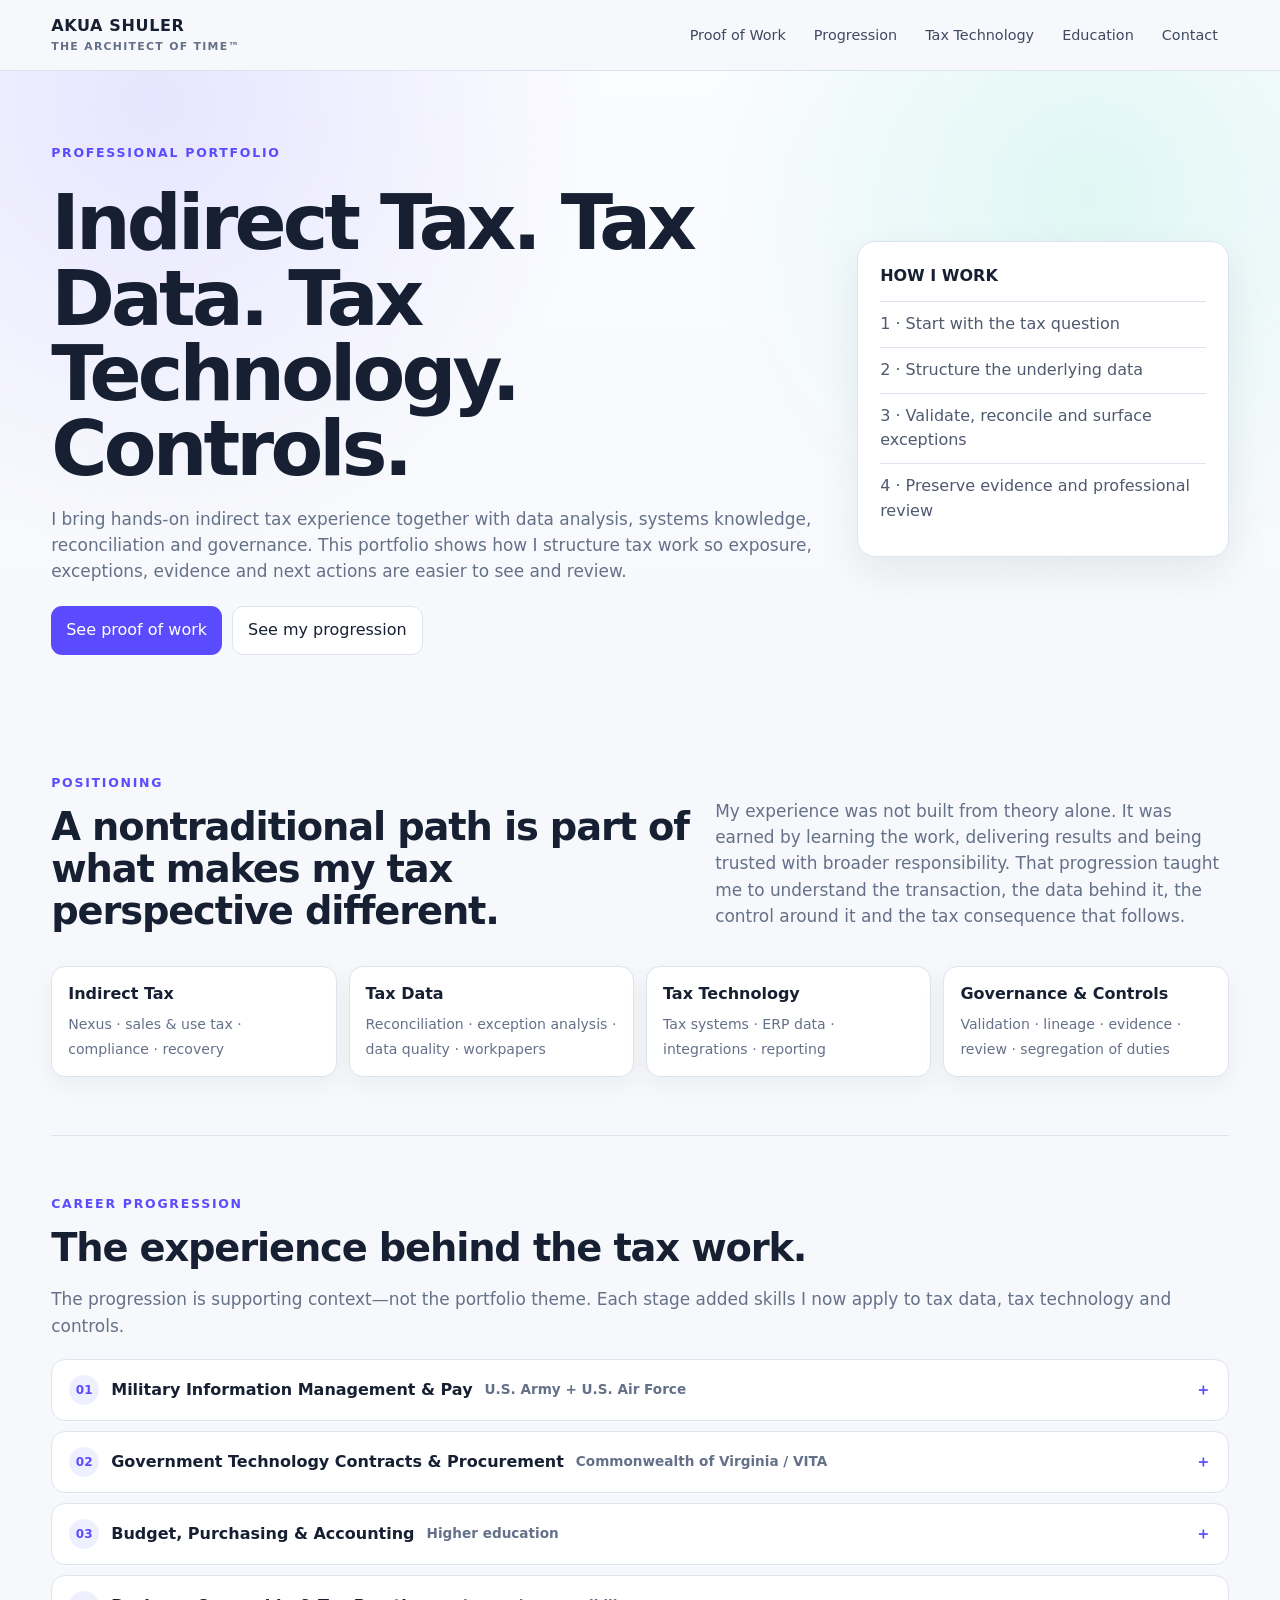
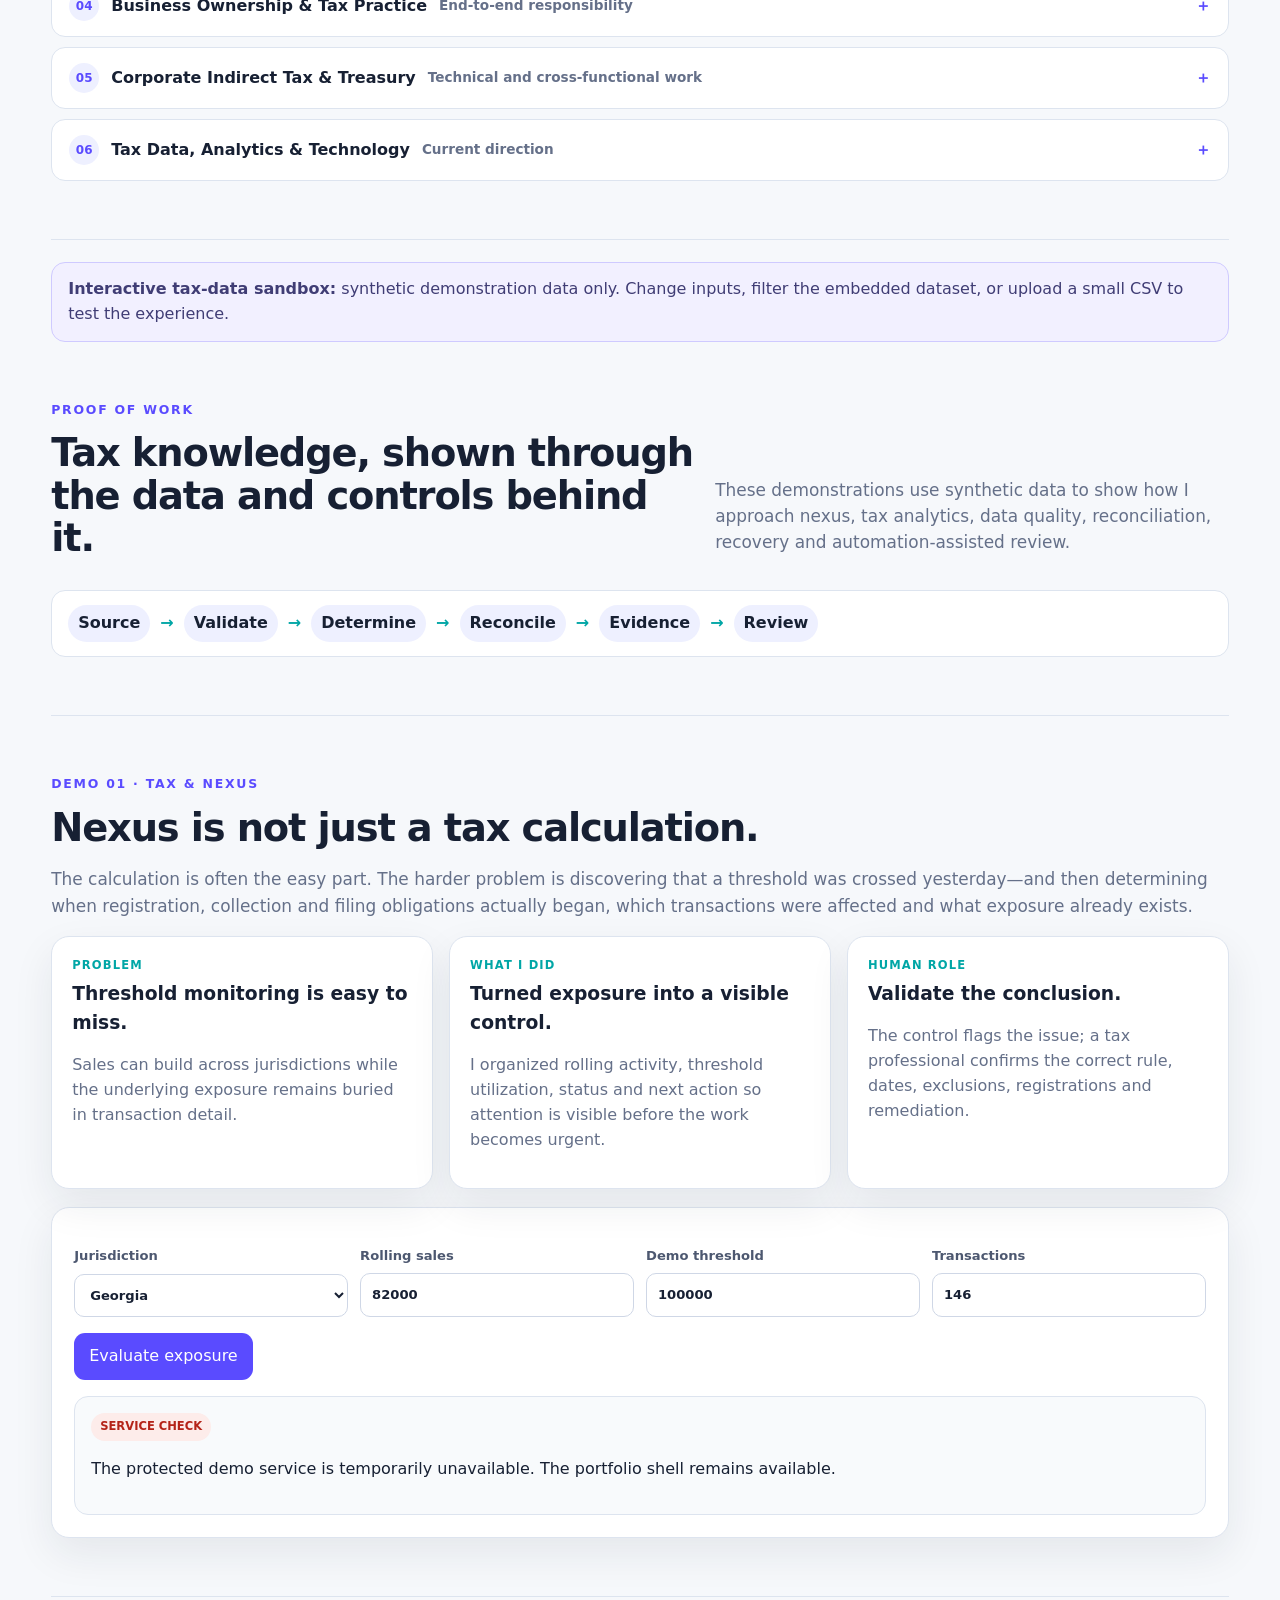
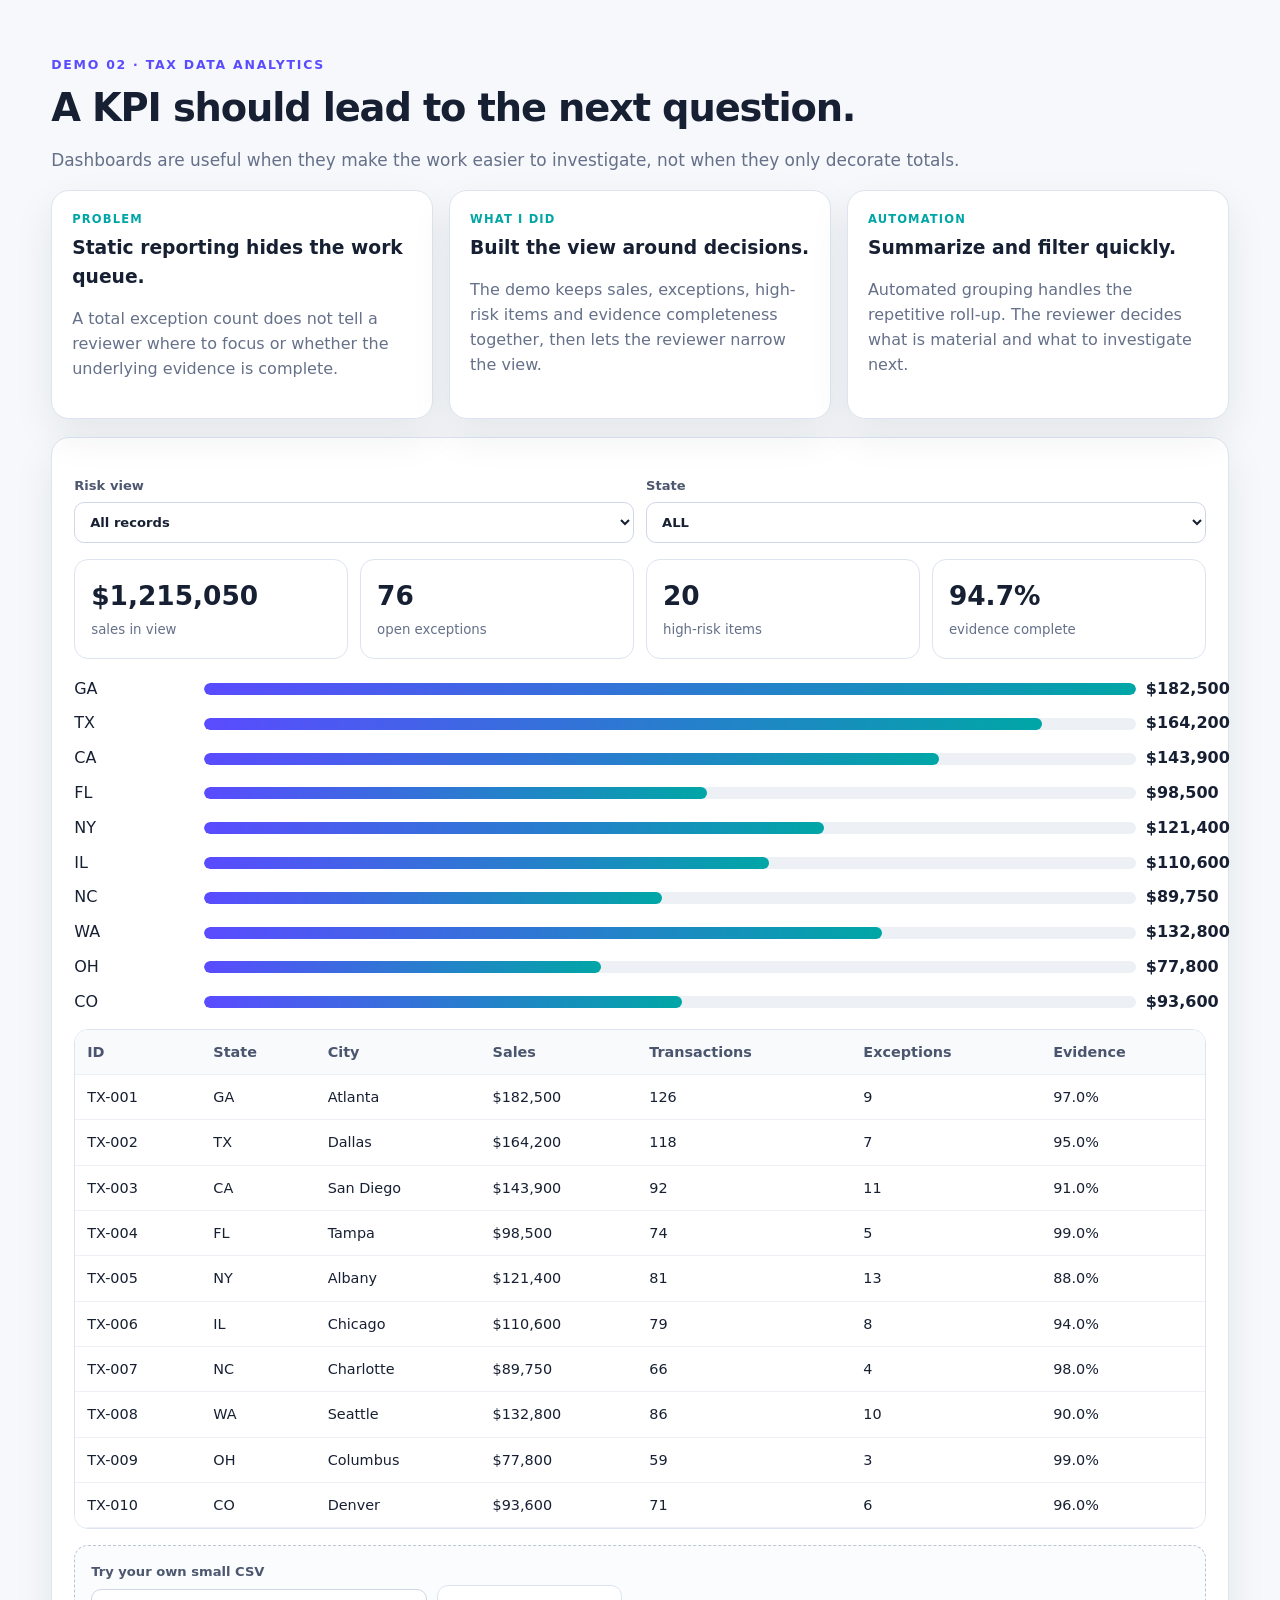
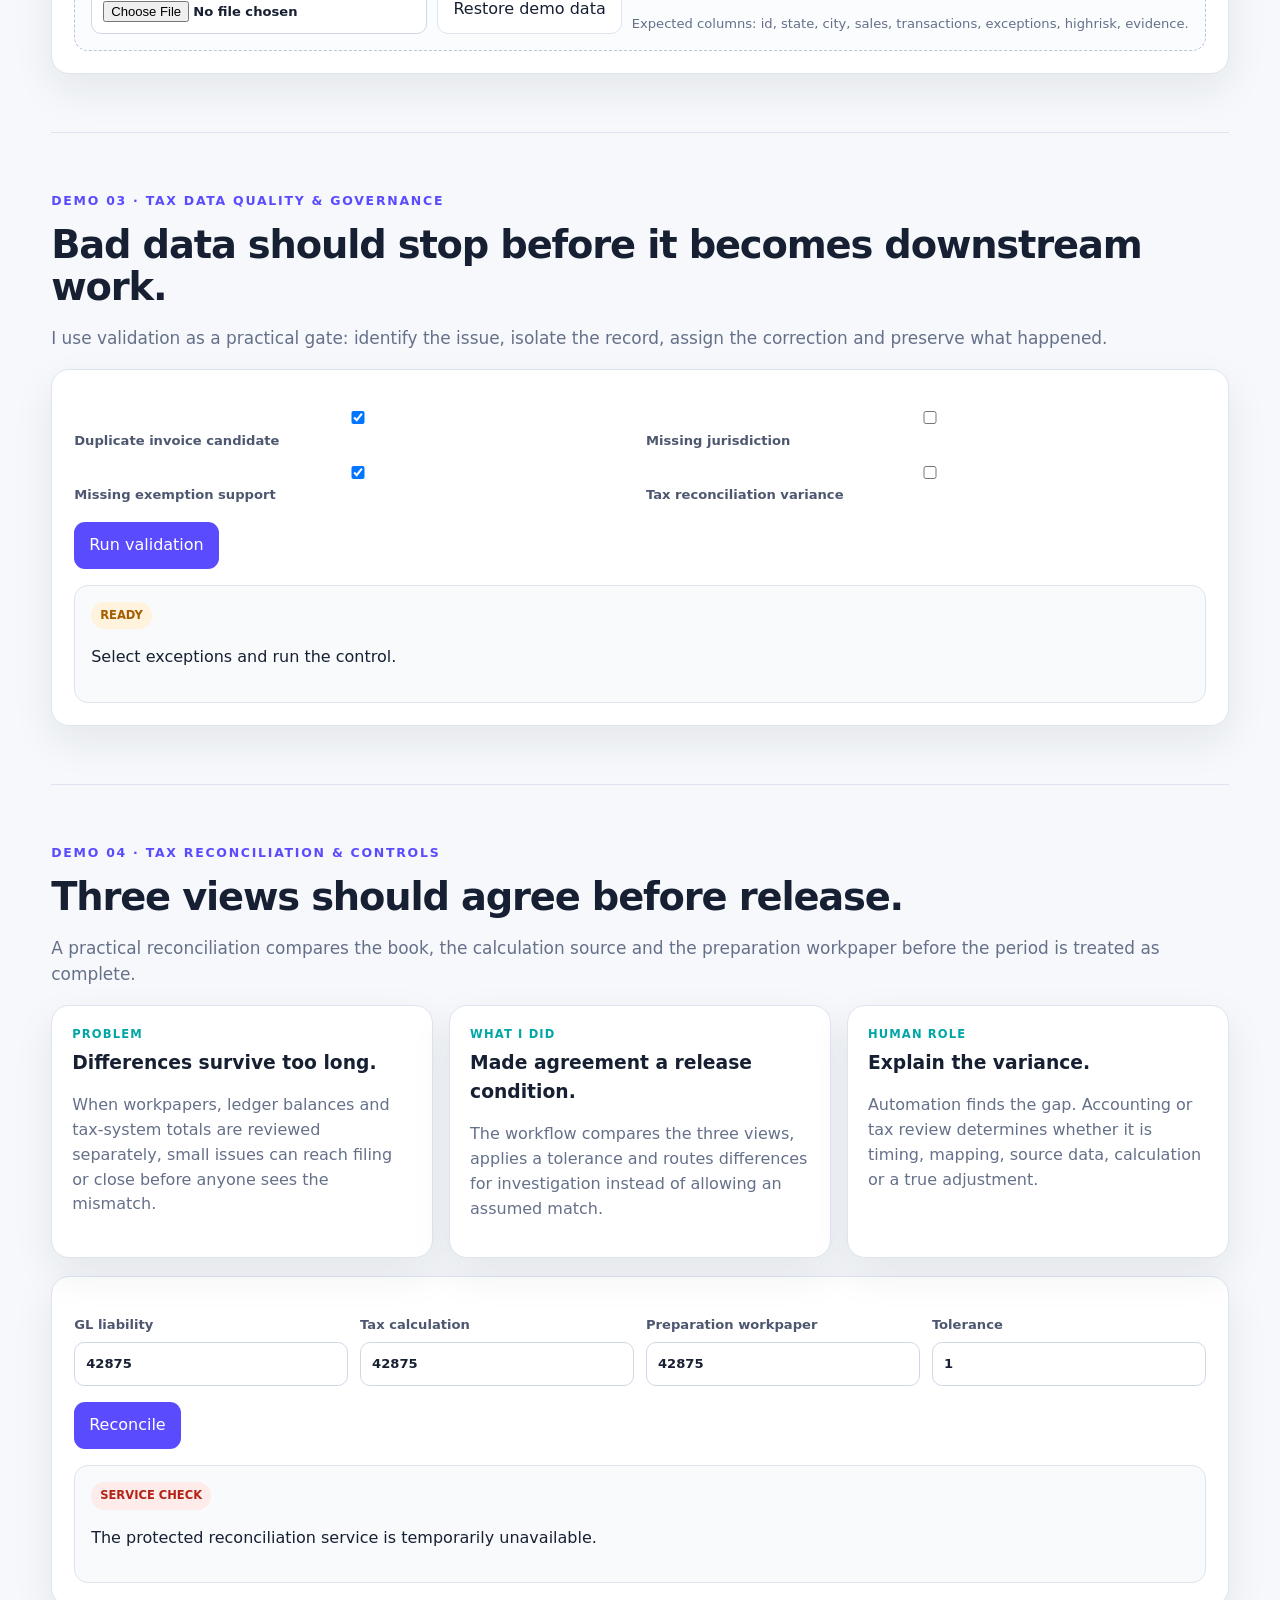
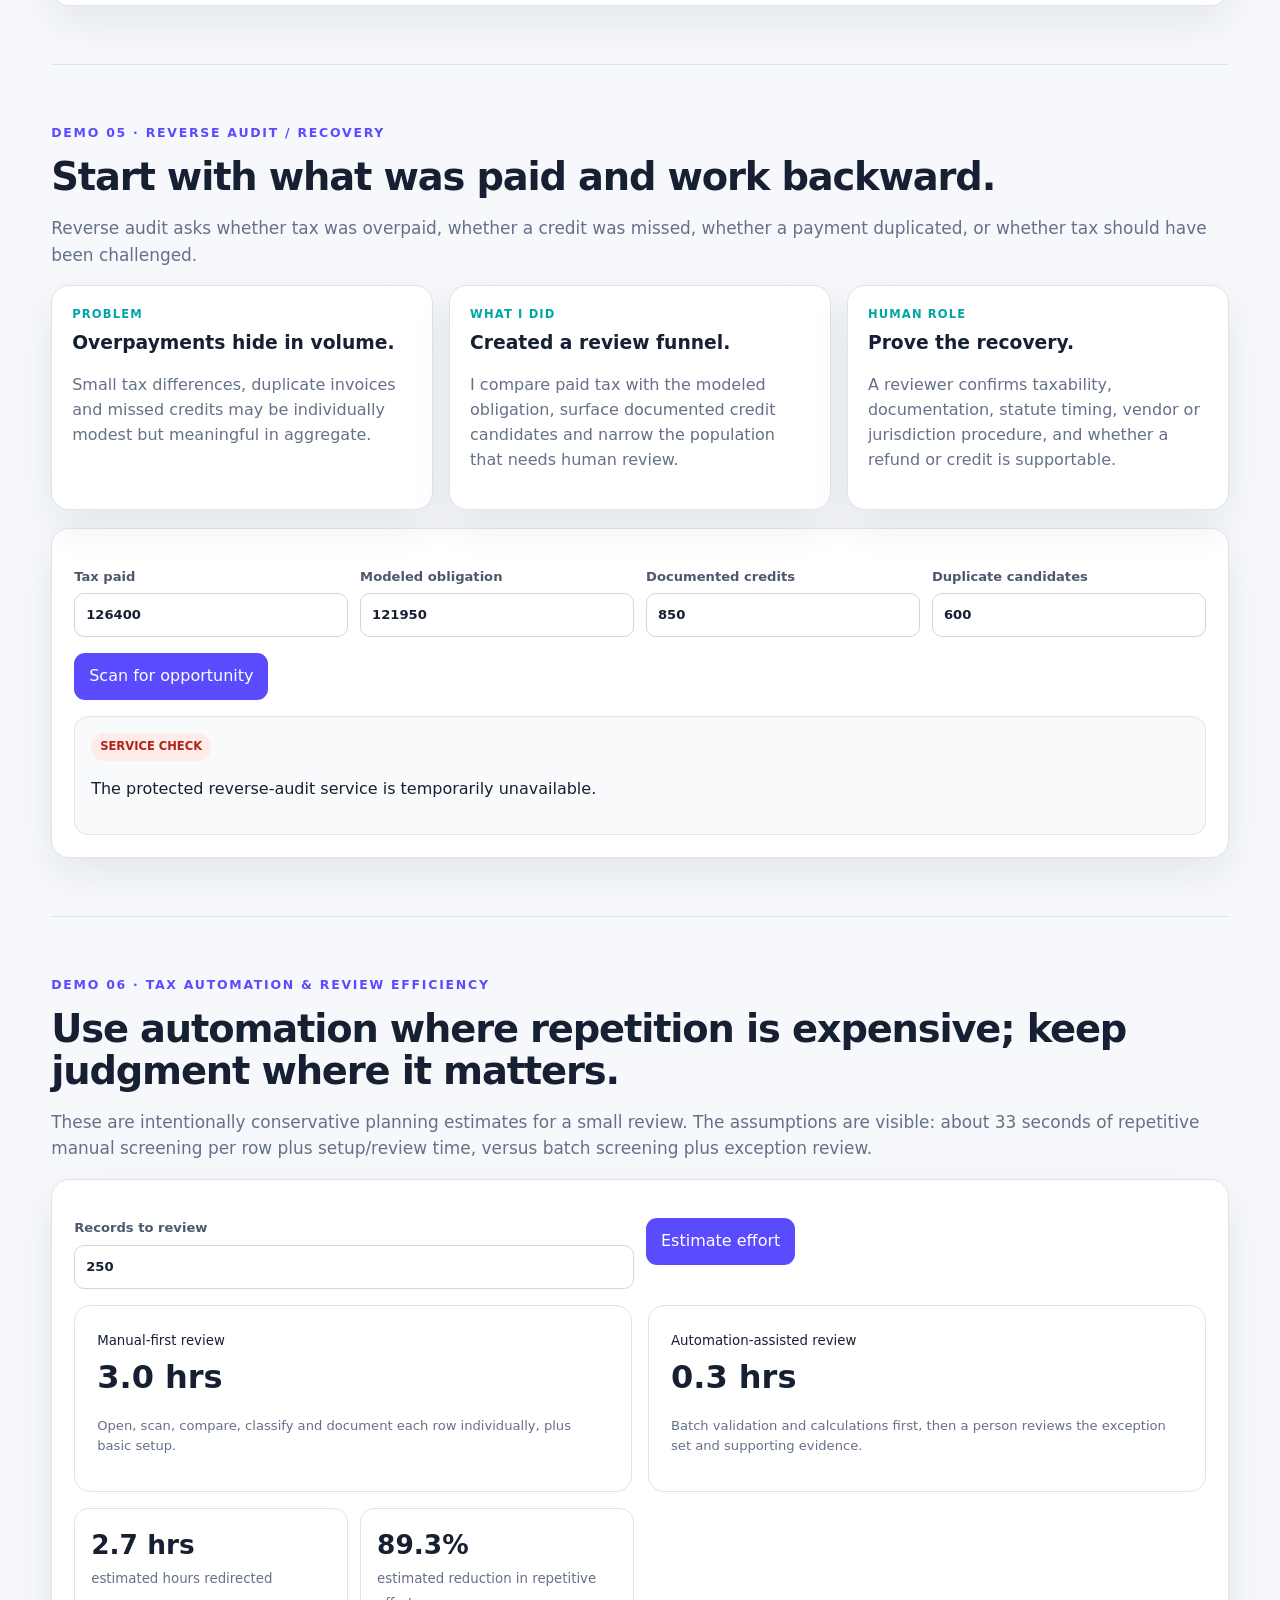
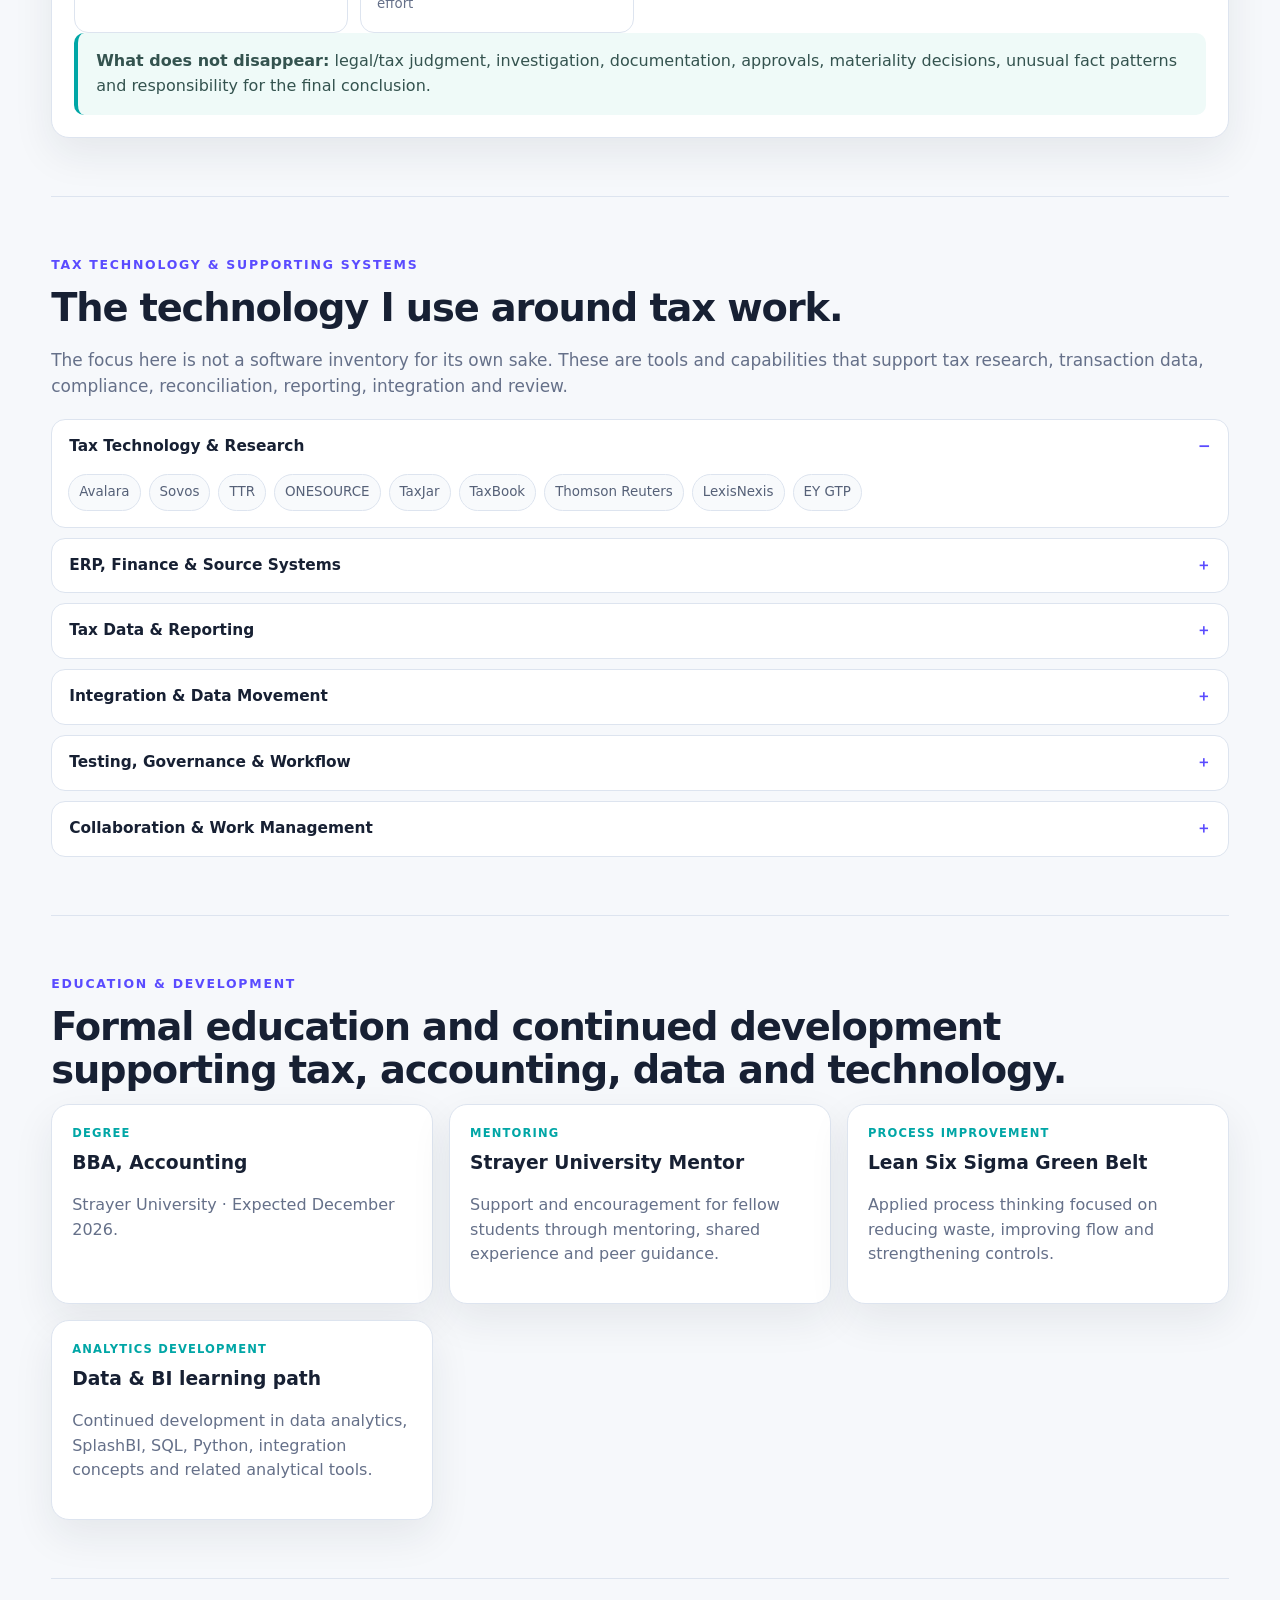
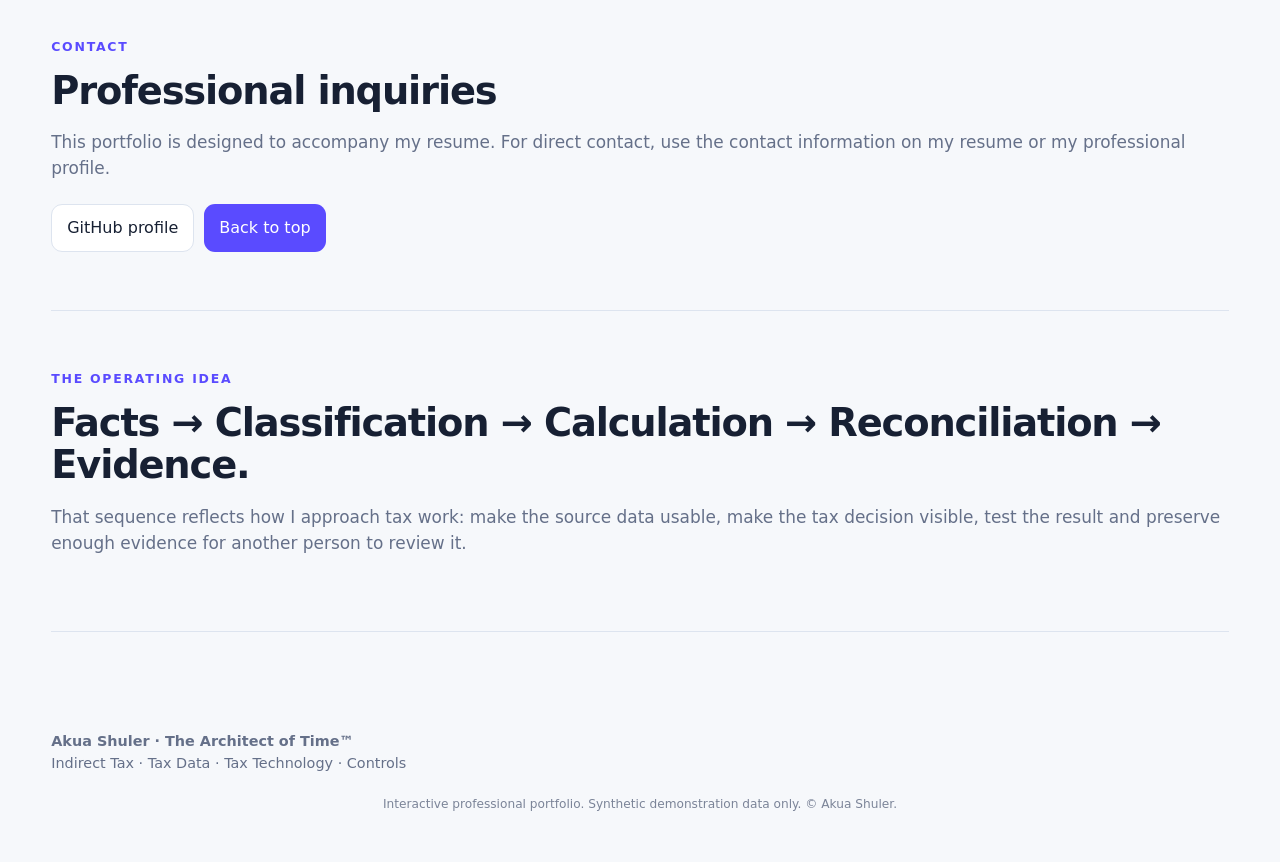
==== commit bb4712ad: "Fix duplicate main wrapper in tax-focused portfolio" ====
--- a/index.html
+++ b/index.html
@@ -3,7 +3,7 @@
 
 <section class="hero" id="top"><div class="wrap hero-grid"><div><div class="ey">PROFESSIONAL PORTFOLIO</div><h1>Indirect Tax. Tax Data. Tax Technology. Controls.</h1><p>I bring hands-on indirect tax experience together with data analysis, systems knowledge, reconciliation and governance. This portfolio shows how I structure tax work so exposure, exceptions, evidence and next actions are easier to see and review.</p><div class="actions"><a class="btn primary" href="#proof">See proof of work</a><a class="btn secondary" href="#experience">See my progression</a></div></div><aside class="hero-card"><b>HOW I WORK</b><span>1 · Start with the tax question</span><span>2 · Structure the underlying data</span><span>3 · Validate, reconcile and surface exceptions</span><span>4 · Preserve evidence and professional review</span></aside></div></section>
 
-<main class="wrap"><main class="wrap"><section class="section" id="about"><div class="section-head"><div><div class="ey">POSITIONING</div><h2>A nontraditional path is part of what makes my tax perspective different.</h2></div><p class="sub">My experience was not built from theory alone. It was earned by learning the work, delivering results and being trusted with broader responsibility. That progression taught me to understand the transaction, the data behind it, the control around it and the tax consequence that follows.</p></div><div class="focus-grid"><article class="focus-card"><b>Indirect Tax</b><span>Nexus · sales & use tax · compliance · recovery</span></article><article class="focus-card"><b>Tax Data</b><span>Reconciliation · exception analysis · data quality · workpapers</span></article><article class="focus-card"><b>Tax Technology</b><span>Tax systems · ERP data · integrations · reporting</span></article><article class="focus-card"><b>Governance & Controls</b><span>Validation · lineage · evidence · review · segregation of duties</span></article></div></section><section class="section" id="experience"><div class="ey">CAREER PROGRESSION</div><h2>The experience behind the tax work.</h2><p class="sub">The progression is supporting context—not the portfolio theme. Each stage added skills I now apply to tax data, tax technology and controls.</p><div class="career-path" aria-label="Career progression">
+<main class="wrap"><section class="section" id="about"><div class="section-head"><div><div class="ey">POSITIONING</div><h2>A nontraditional path is part of what makes my tax perspective different.</h2></div><p class="sub">My experience was not built from theory alone. It was earned by learning the work, delivering results and being trusted with broader responsibility. That progression taught me to understand the transaction, the data behind it, the control around it and the tax consequence that follows.</p></div><div class="focus-grid"><article class="focus-card"><b>Indirect Tax</b><span>Nexus · sales & use tax · compliance · recovery</span></article><article class="focus-card"><b>Tax Data</b><span>Reconciliation · exception analysis · data quality · workpapers</span></article><article class="focus-card"><b>Tax Technology</b><span>Tax systems · ERP data · integrations · reporting</span></article><article class="focus-card"><b>Governance & Controls</b><span>Validation · lineage · evidence · review · segregation of duties</span></article></div></section><section class="section" id="experience"><div class="ey">CAREER PROGRESSION</div><h2>The experience behind the tax work.</h2><p class="sub">The progression is supporting context—not the portfolio theme. Each stage added skills I now apply to tax data, tax technology and controls.</p><div class="career-path" aria-label="Career progression">
 <details><summary><span class="step">01</span><strong>Military Information Management & Pay</strong><em>U.S. Army + U.S. Air Force</em></summary><p>Information management, military pay and records, validation, discrepancy research, reporting, confidential documentation and headquarters support to senior leadership. Air Force training also included hands-on HTML and website creation.</p></details>
 <details><summary><span class="step">02</span><strong>Government Technology Contracts & Procurement</strong><em>Commonwealth of Virginia / VITA</em></summary><p>Statewide technology hardware, software, services and staffing procurement; vendor and agency coordination; contract administration; compliance and audit support; and management of the IFA program tied to contract sales and supplier reporting.</p></details>
 <details><summary><span class="step">03</span><strong>Budget, Purchasing & Accounting</strong><em>Higher education</em></summary><p>Budget oversight, purchasing leadership, invoices, encumbrances, journal entries, reconciliations, variance reporting, financial controls, audit documentation and accounting operations.</p></details>
--- a/proof-lab.css
+++ b/proof-lab.css
@@ -1,2 +1,25 @@
 :root{--bg:#f6f8fb;--ink:#172033;--muted:#657089;--card:#fff;--line:#dde4ef;--accent:#5a4bff;--accent2:#00a6a6;--soft:#eef0ff;--good:#167c5a;--warn:#a55d00;--bad:#b42318;--shadow:0 16px 40px rgba(24,32,51,.08)}*{box-sizing:border-box}html{scroll-behavior:smooth}body{margin:0;background:var(--bg);color:var(--ink);font-family:Inter,ui-sans-serif,system-ui,-apple-system,BlinkMacSystemFont,"Segoe UI",sans-serif;line-height:1.55}a{color:inherit}.wrap{width:min(1180px,92vw);margin:auto}.top{position:sticky;top:0;z-index:30;background:rgba(246,248,251,.92);backdrop-filter:blur(14px);border-bottom:1px solid var(--line)}.top .wrap{display:flex;gap:20px;align-items:center;justify-content:space-between;min-height:70px}.brand{text-decoration:none;font-weight:850;letter-spacing:.04em}.brand small{display:block;font-size:.68rem;color:var(--muted);letter-spacing:.12em}.nav{display:flex;gap:6px;flex-wrap:wrap;justify-content:flex-end}.nav a{text-decoration:none;padding:9px 11px;border-radius:10px;font-size:.9rem;color:#3e4961}.nav a:hover{background:#fff}.hero{padding:72px 0 42px;background:radial-gradient(circle at 85% 20%,#dff7f4 0,transparent 32%),radial-gradient(circle at 12% 5%,#e7e5ff 0,transparent 35%),linear-gradient(180deg,#fbfcff,#f6f8fb)}.hero-grid{display:grid;grid-template-columns:1.35fr .65fr;gap:34px;align-items:center}.ey{font-size:.78rem;font-weight:800;letter-spacing:.14em;color:var(--accent);text-transform:uppercase}h1{font-size:clamp(2.5rem,6vw,5.3rem);line-height:.98;margin:.3em 0 .25em;letter-spacing:-.05em}h2{font-size:clamp(1.7rem,3vw,2.7rem);line-height:1.1;letter-spacing:-.03em;margin:.35em 0}.hero p,.sub{color:var(--muted);font-size:1.06rem}.hero-card,.card,.demo-card,.story{background:var(--card);border:1px solid var(--line);border-radius:18px;box-shadow:var(--shadow)}.hero-card{padding:22px}.hero-card b{display:block;margin-bottom:12px}.hero-card span{display:block;padding:10px 0;border-top:1px solid var(--line);color:#4f5970}.actions{display:flex;gap:10px;flex-wrap:wrap;margin-top:22px}.btn,button{appearance:none;border:0;border-radius:11px;padding:11px 15px;font-weight:750;cursor:pointer;font:inherit}.btn{text-decoration:none;display:inline-flex;align-items:center;justify-content:center}.primary{background:var(--accent);color:#fff}.secondary{background:#fff;border:1px solid var(--line);color:var(--ink)}button.primary:hover,.btn.primary:hover{filter:brightness(.95)}main{padding:18px 0 70px}.section{padding:58px 0;border-bottom:1px solid var(--line)}.section-head{display:grid;grid-template-columns:1fr .8fr;gap:22px;align-items:end}.sandbox{margin-top:22px;padding:14px 16px;border:1px solid #cfcaff;background:#f2f0ff;border-radius:14px;color:#403d75}.grid{display:grid;grid-template-columns:repeat(3,1fr);gap:16px}.story{padding:20px}.story h3{margin:.25em 0}.story .label{font-size:.72rem;letter-spacing:.1em;text-transform:uppercase;font-weight:850;color:var(--accent2)}.story p{color:var(--muted)}.demo-card{padding:22px;margin-top:18px}.controls{display:grid;grid-template-columns:repeat(4,1fr);gap:12px;margin:16px 0}.controls.two{grid-template-columns:repeat(2,1fr)}label{display:grid;gap:6px;font-size:.82rem;font-weight:800;color:#4d5870}input,select{width:100%;padding:11px;border:1px solid #cfd7e6;border-radius:10px;background:#fff;color:var(--ink);font:inherit}.result{margin-top:16px;padding:16px;border-radius:14px;background:#f8fafc;border:1px solid var(--line)}.status{display:inline-flex;padding:5px 9px;border-radius:999px;font-size:.72rem;font-weight:850}.good{background:#e9f7f1;color:var(--good)}.watch{background:#fff3dd;color:var(--warn)}.hold{background:#fdecea;color:var(--bad)}.metrics{display:grid;grid-template-columns:repeat(4,1fr);gap:12px;margin-top:16px}.metric{background:#fff;border:1px solid var(--line);border-radius:14px;padding:16px}.metric b{font-size:1.65rem;display:block}.metric small{color:var(--muted)}.bars{display:grid;gap:10px;margin-top:18px}.bar{display:grid;grid-template-columns:120px 1fr 60px;gap:10px;align-items:center}.track{height:12px;background:#edf1f6;border-radius:999px;overflow:hidden}.fill{height:100%;background:linear-gradient(90deg,var(--accent),var(--accent2));border-radius:999px}.table-wrap{overflow:auto;border:1px solid var(--line);border-radius:14px;margin-top:14px}table{border-collapse:collapse;width:100%;min-width:720px;background:#fff}th,td{padding:11px 12px;text-align:left;border-bottom:1px solid #edf0f5;font-size:.9rem}th{background:#f8fafc;color:#4b566e}.upload{display:grid;grid-template-columns:1fr auto auto;gap:10px;align-items:end;padding:16px;background:#fbfcfe;border:1px dashed #bac5d6;border-radius:14px;margin-top:16px}.mini{font-size:.82rem;color:var(--muted)}.callout{padding:16px 18px;border-left:4px solid var(--accent2);background:#effaf8;border-radius:10px;color:#34534f}.time-grid{display:grid;grid-template-columns:1fr 1fr;gap:16px}.timebox{padding:22px;border:1px solid var(--line);border-radius:16px;background:#fff}.timebox b{font-size:2rem;display:block}.footer{padding:28px 0 48px;color:var(--muted);font-size:.9rem}.protect{font-size:.76rem;color:#7b8498;text-align:center;margin-top:20px}@media(max-width:900px){.hero-grid,.section-head,.time-grid{grid-template-columns:1fr}.grid{grid-template-columns:1fr}.controls,.controls.two,.metrics{grid-template-columns:1fr 1fr}.nav{display:none}.upload{grid-template-columns:1fr}}@media(max-width:560px){.controls,.controls.two,.metrics{grid-template-columns:1fr}.hero{padding-top:42px}.bar{grid-template-columns:92px 1fr 52px}}
 .timeline{display:grid;gap:12px;margin-top:20px}.timeline article{display:grid;grid-template-columns:220px 240px 1fr;gap:18px;align-items:start;background:#fff;border:1px solid var(--line);border-radius:14px;padding:18px}.timeline strong{font-size:1rem}.timeline span{color:var(--accent);font-weight:800}.timeline p{margin:0;color:var(--muted)}.skill-grid{display:grid;grid-template-columns:repeat(4,1fr);gap:14px;margin-top:20px}.skill-card{background:#fff;border:1px solid var(--line);border-radius:16px;padding:18px;box-shadow:var(--shadow)}.skill-card b{display:block;margin-bottom:10px}.skill-card span{display:block;padding:7px 0;border-top:1px solid #edf0f5;color:#566178;font-size:.9rem}@media(max-width:900px){.timeline article{grid-template-columns:1fr}.skill-grid{grid-template-columns:1fr 1fr}}@media(max-width:560px){.skill-grid{grid-template-columns:1fr}}
+
+.focus-grid{display:grid;grid-template-columns:repeat(4,1fr);gap:12px;margin-top:20px}
+.focus-card{background:#fff;border:1px solid var(--line);border-radius:14px;padding:15px 16px;box-shadow:0 8px 24px rgba(24,32,51,.05)}
+.focus-card b{display:block;margin-bottom:5px}
+.focus-card span{font-size:.88rem;color:var(--muted)}
+.career-path{display:grid;gap:10px;margin-top:20px}
+.career-path details,.tech-groups details{background:#fff;border:1px solid var(--line);border-radius:14px;overflow:hidden}
+.career-path summary,.tech-groups summary{cursor:pointer;list-style:none;padding:15px 17px;display:flex;align-items:center;gap:12px}
+.career-path summary::-webkit-details-marker,.tech-groups summary::-webkit-details-marker{display:none}
+.career-path summary:after,.tech-groups summary:after{content:"＋";margin-left:auto;color:var(--accent);font-weight:900}
+.career-path details[open] summary:after,.tech-groups details[open] summary:after{content:"−"}
+.career-path .step{display:inline-flex;align-items:center;justify-content:center;width:30px;height:30px;border-radius:999px;background:var(--soft);color:var(--accent);font-size:.75rem;font-weight:900}
+.career-path summary em{font-style:normal;color:var(--muted);font-size:.85rem;font-weight:600}
+.career-path details p{margin:0;padding:0 17px 16px 59px;color:var(--muted)}
+.process-strip{display:flex;gap:10px;align-items:center;flex-wrap:wrap;margin-top:18px;padding:14px 16px;border:1px solid var(--line);border-radius:14px;background:#fff;font-weight:800}
+.process-strip span{padding:6px 10px;border-radius:999px;background:var(--soft)}
+.process-strip b{color:var(--accent2)}
+.tech-groups{display:grid;gap:10px;margin-top:20px}
+.tech-groups summary{font-size:.96rem;font-weight:800}
+.tag-list{display:flex;gap:8px;flex-wrap:wrap;padding:0 16px 16px}
+.tag-list span{padding:7px 10px;border-radius:999px;background:#f8fafc;border:1px solid var(--line);color:#566178;font-size:.84rem}
+@media(max-width:900px){.focus-grid{grid-template-columns:1fr 1fr}.career-path summary{align-items:flex-start;flex-wrap:wrap}.career-path summary em{width:100%;padding-left:42px}}
+@media(max-width:560px){.focus-grid{grid-template-columns:1fr}.career-path details p{padding-left:17px}.career-path summary em{padding-left:42px}.process-strip b{display:none}}
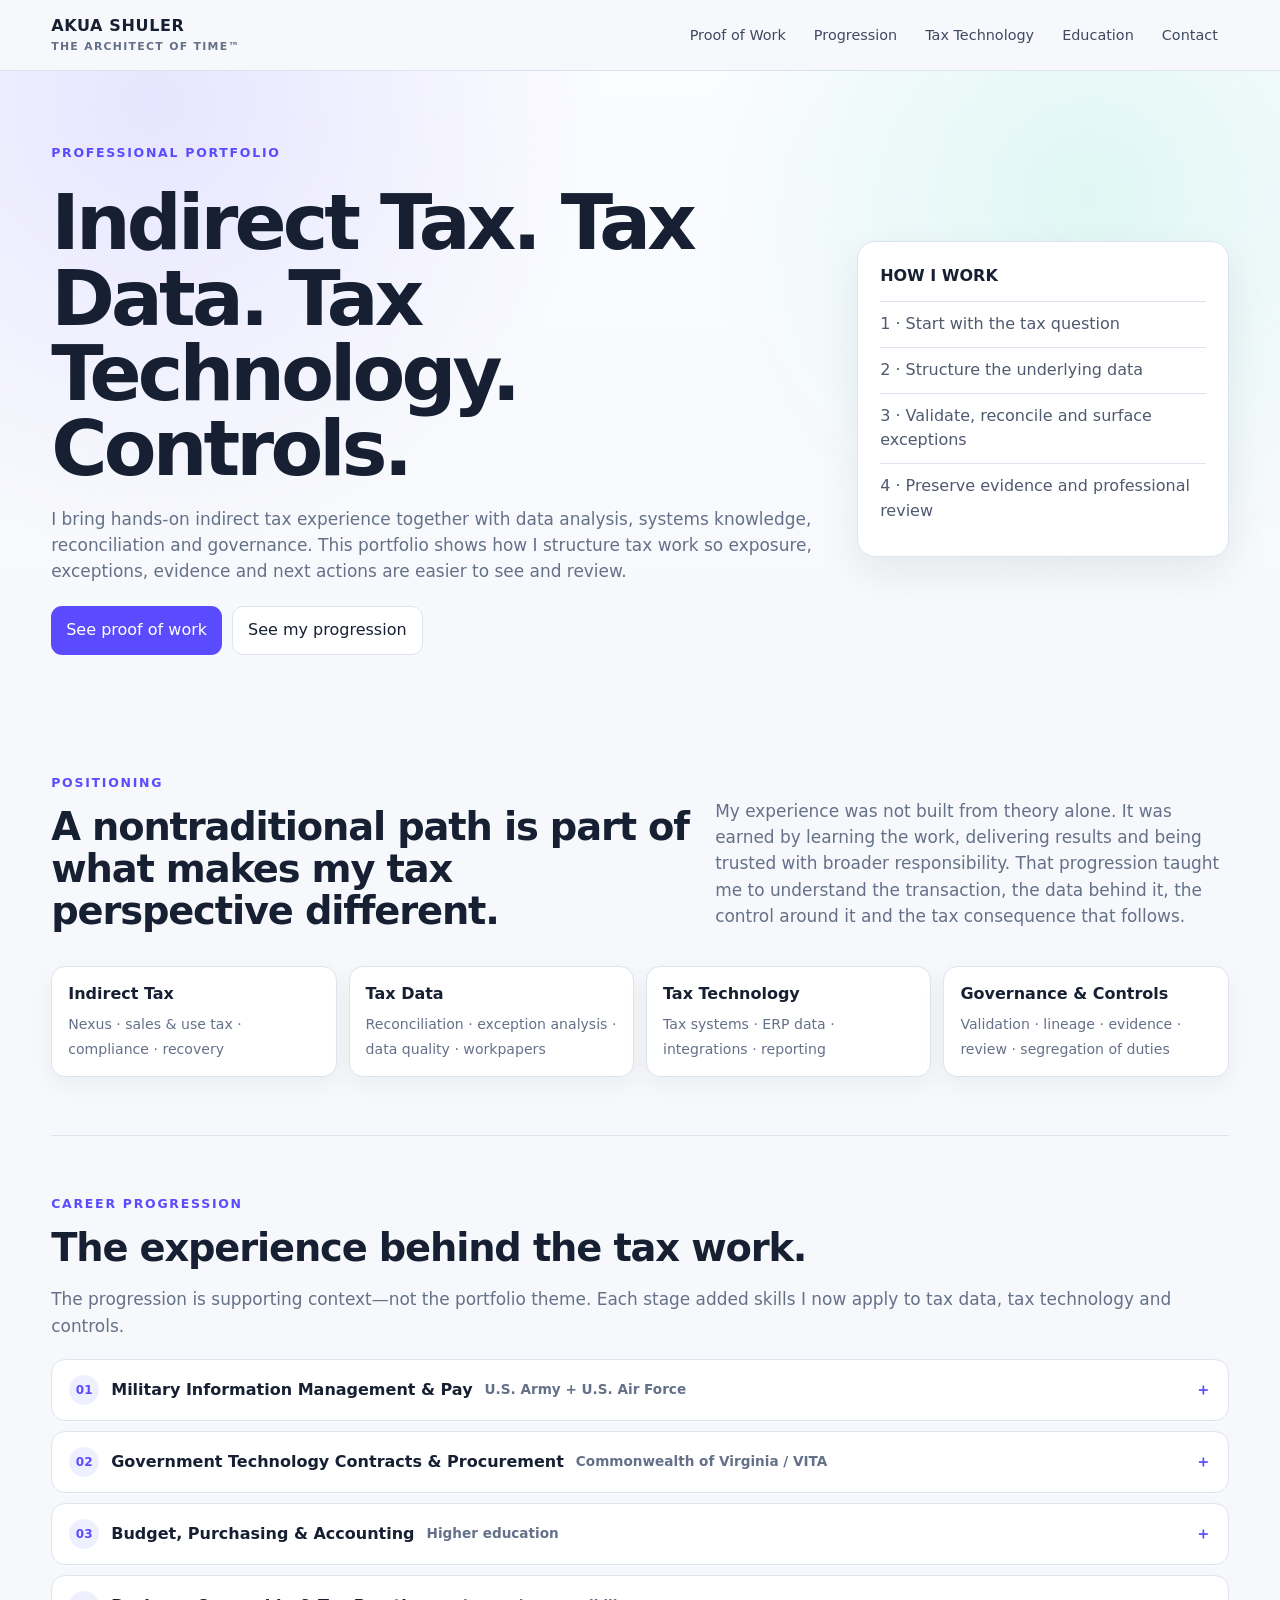
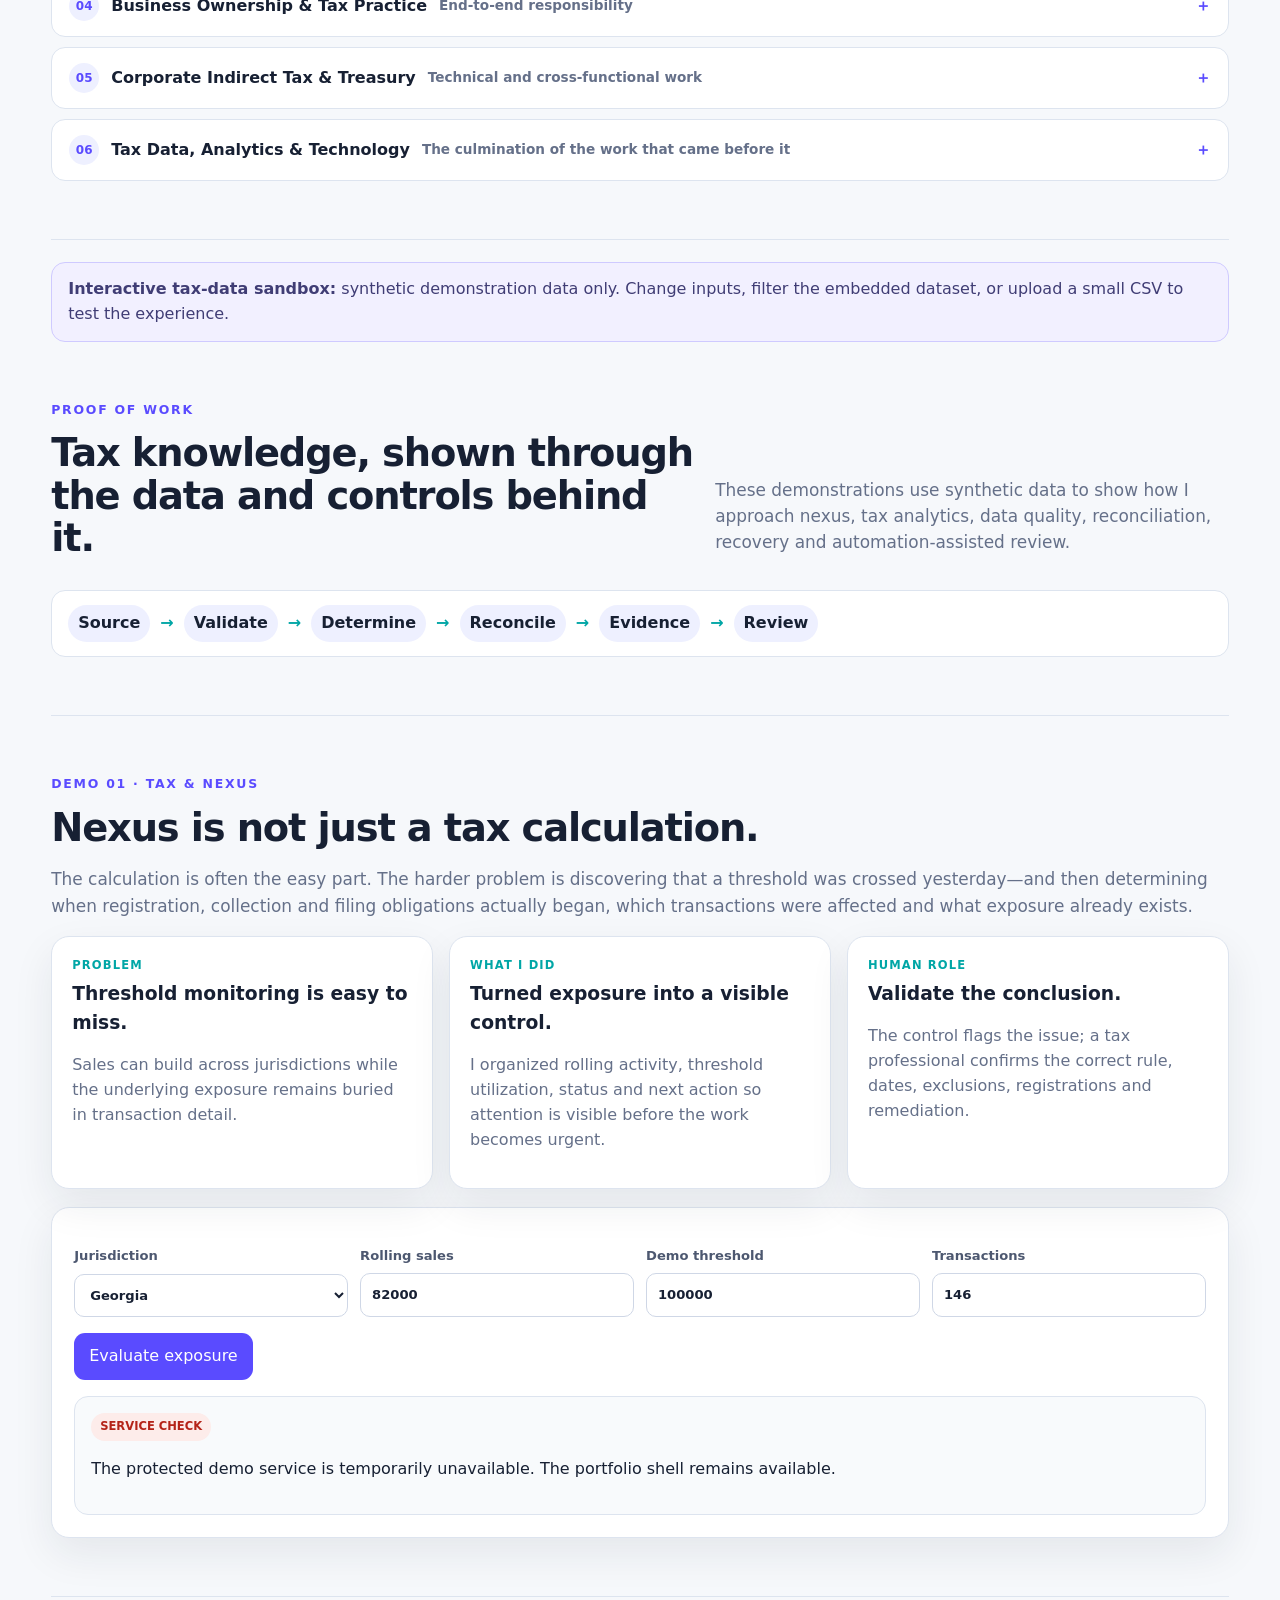
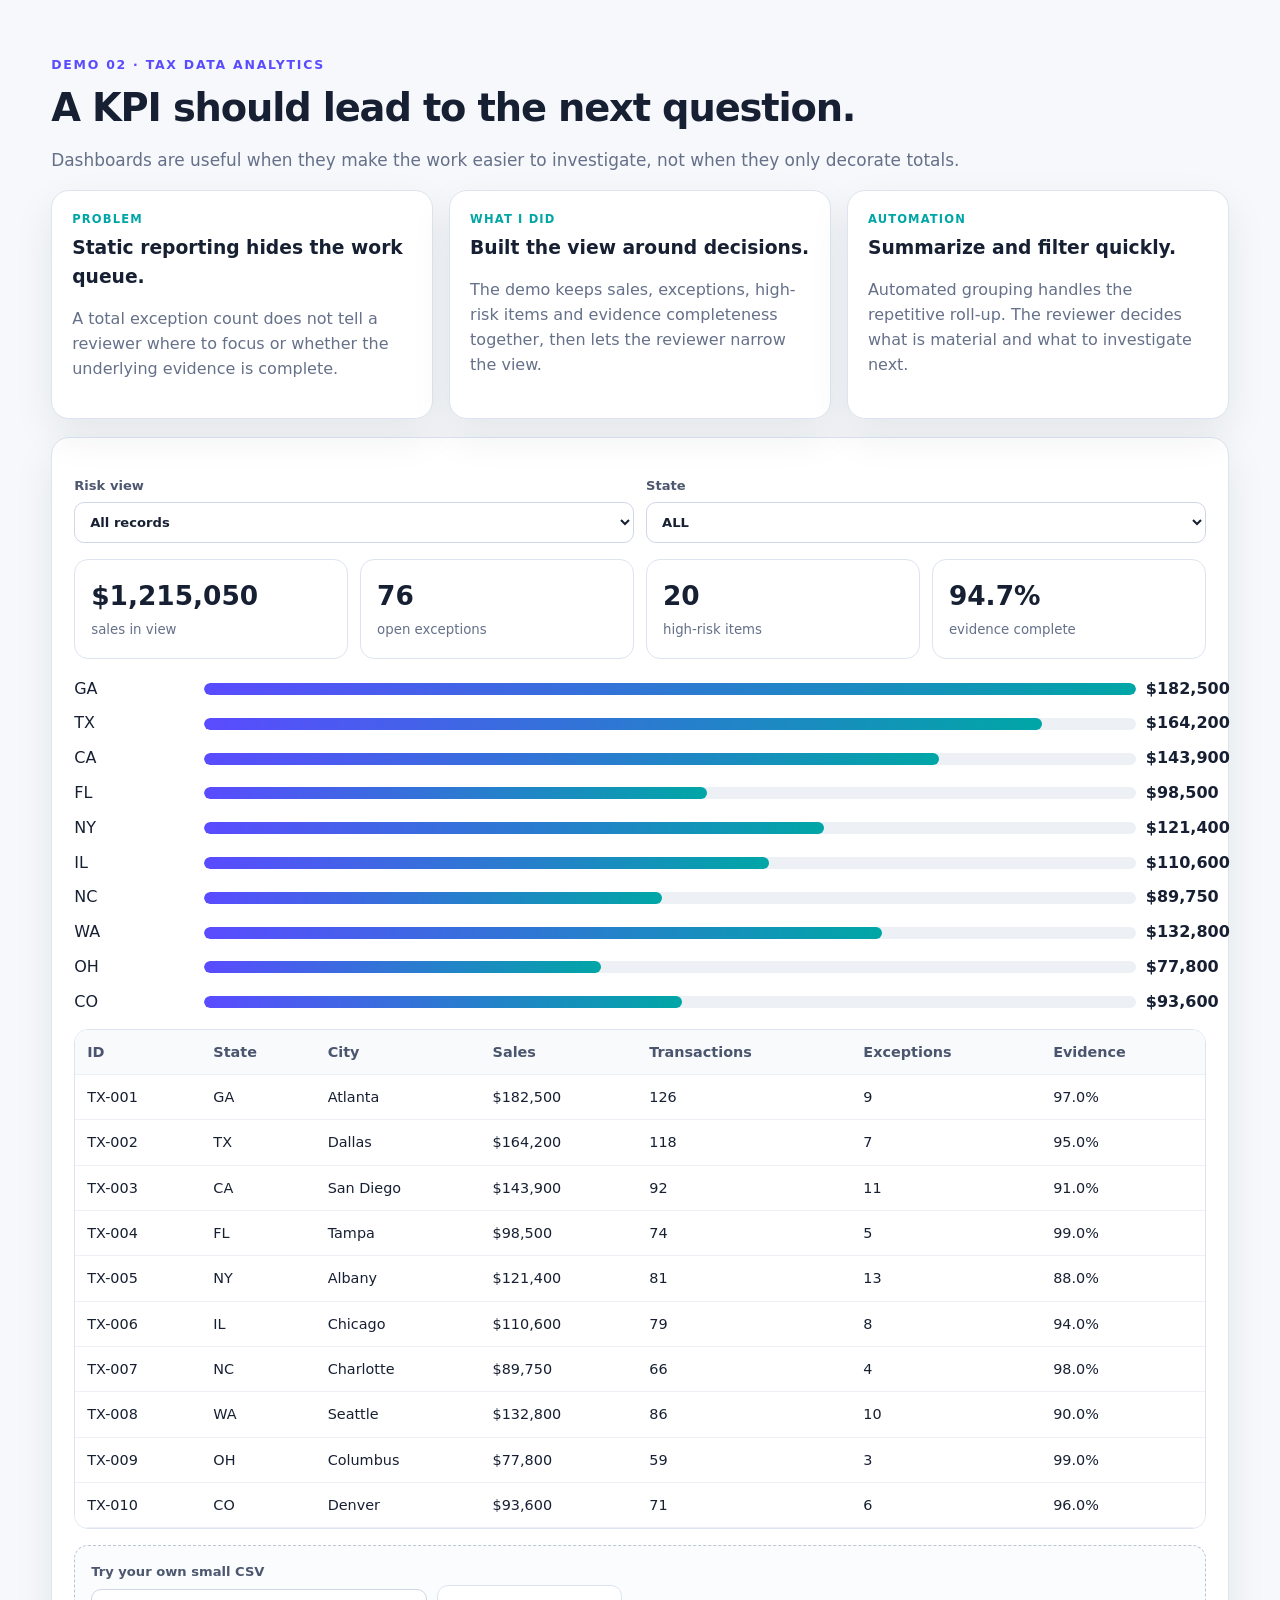
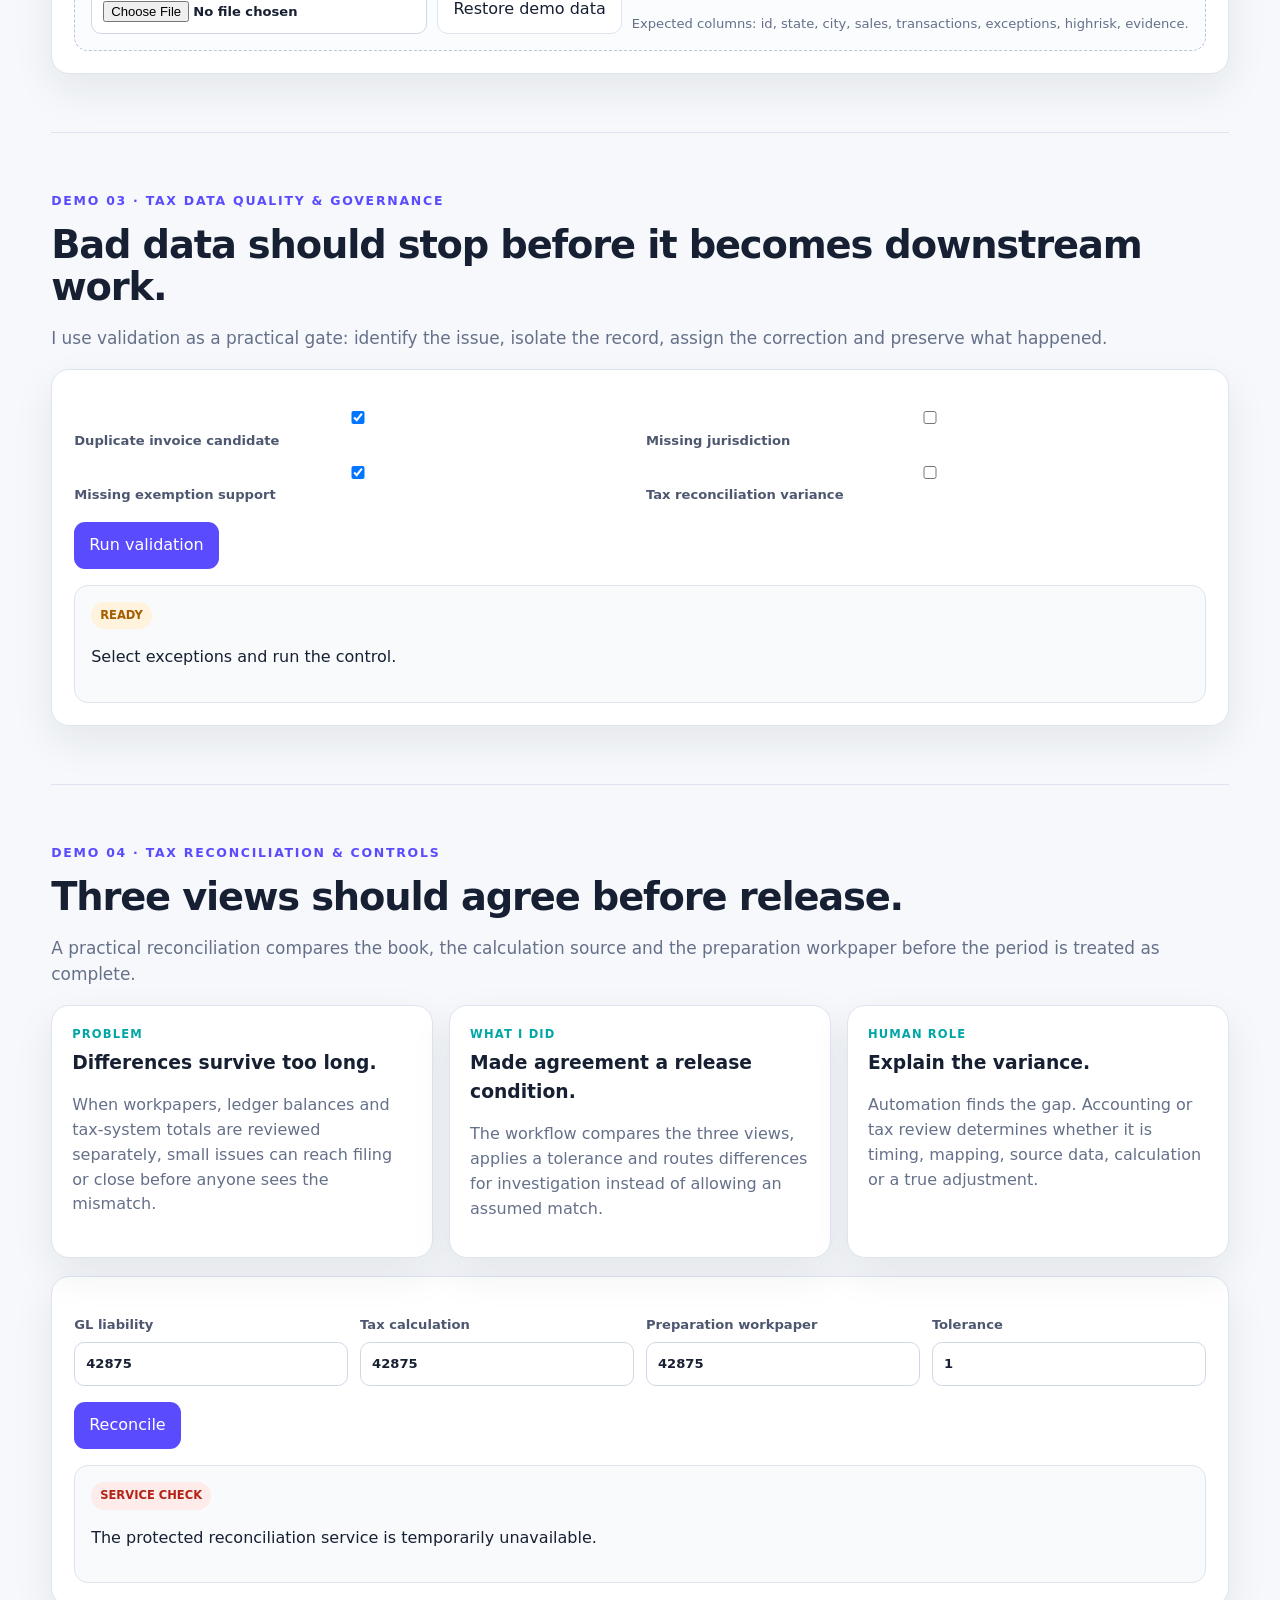
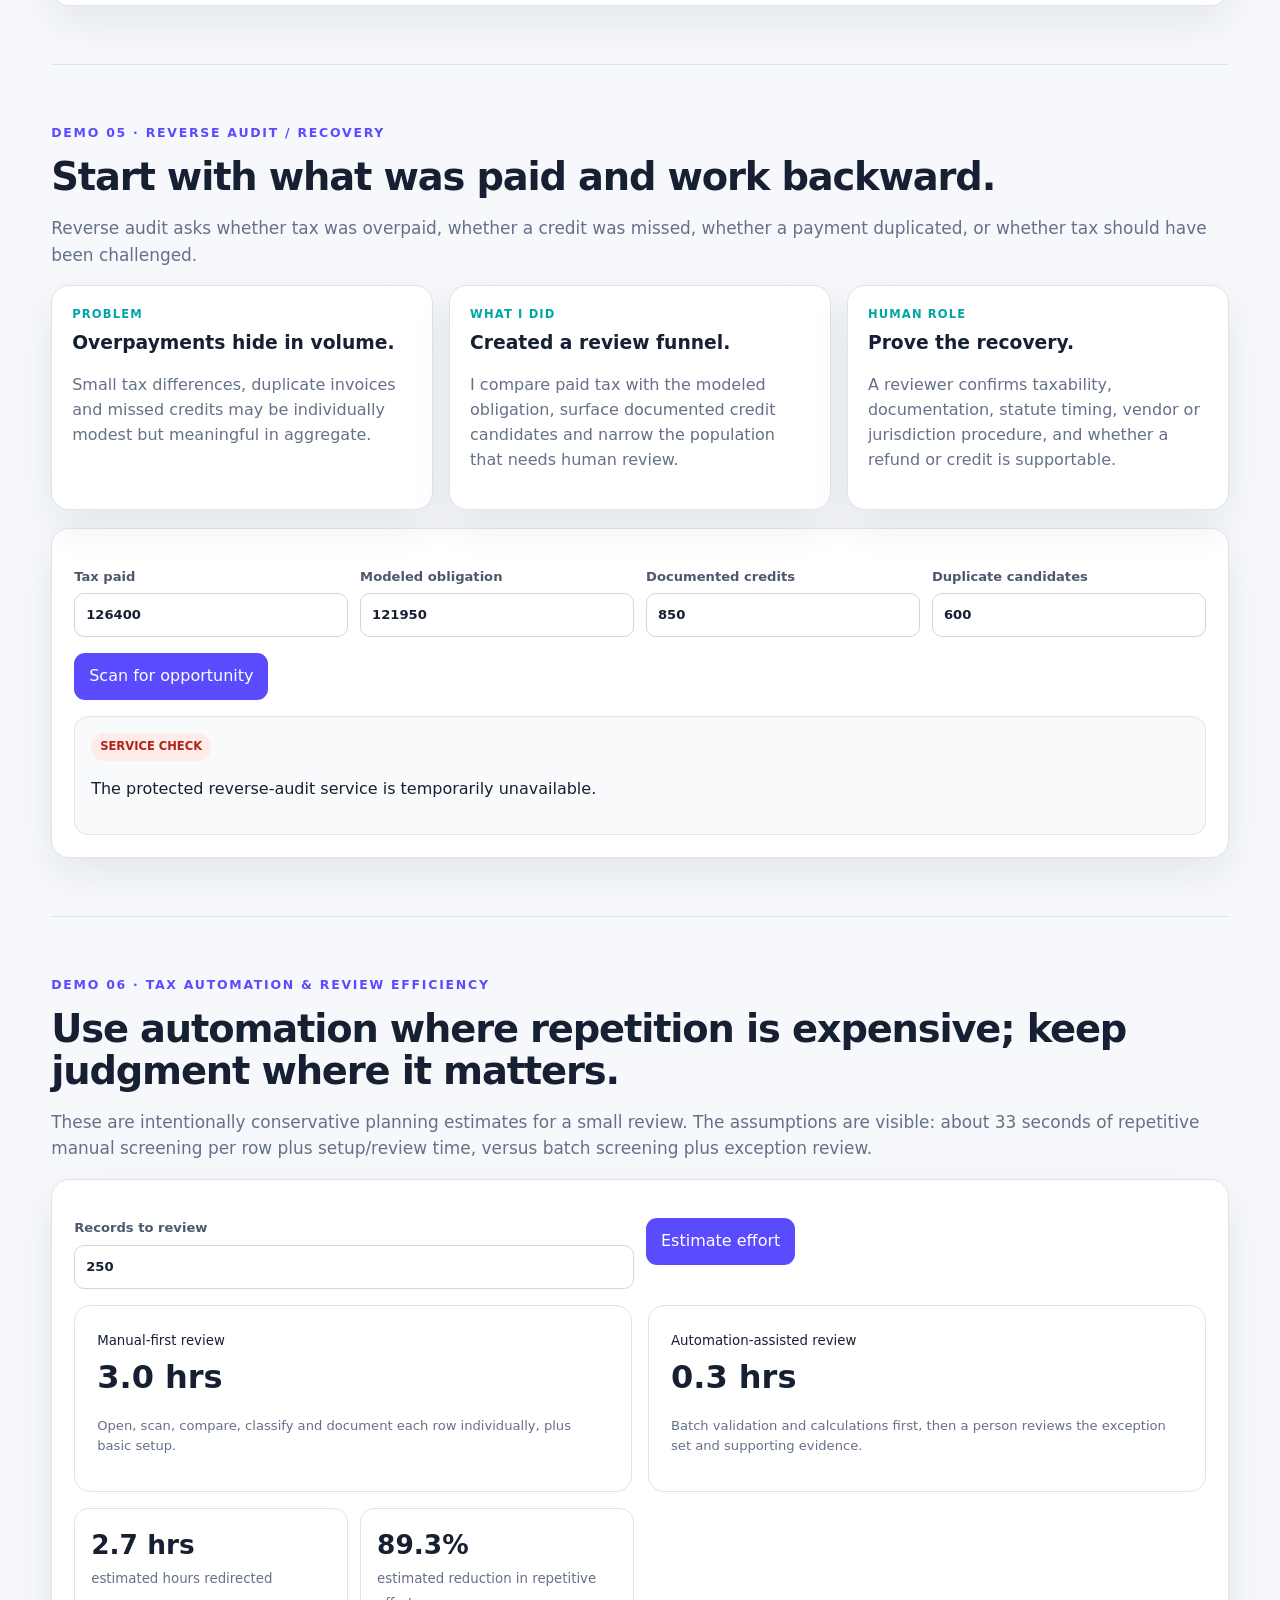
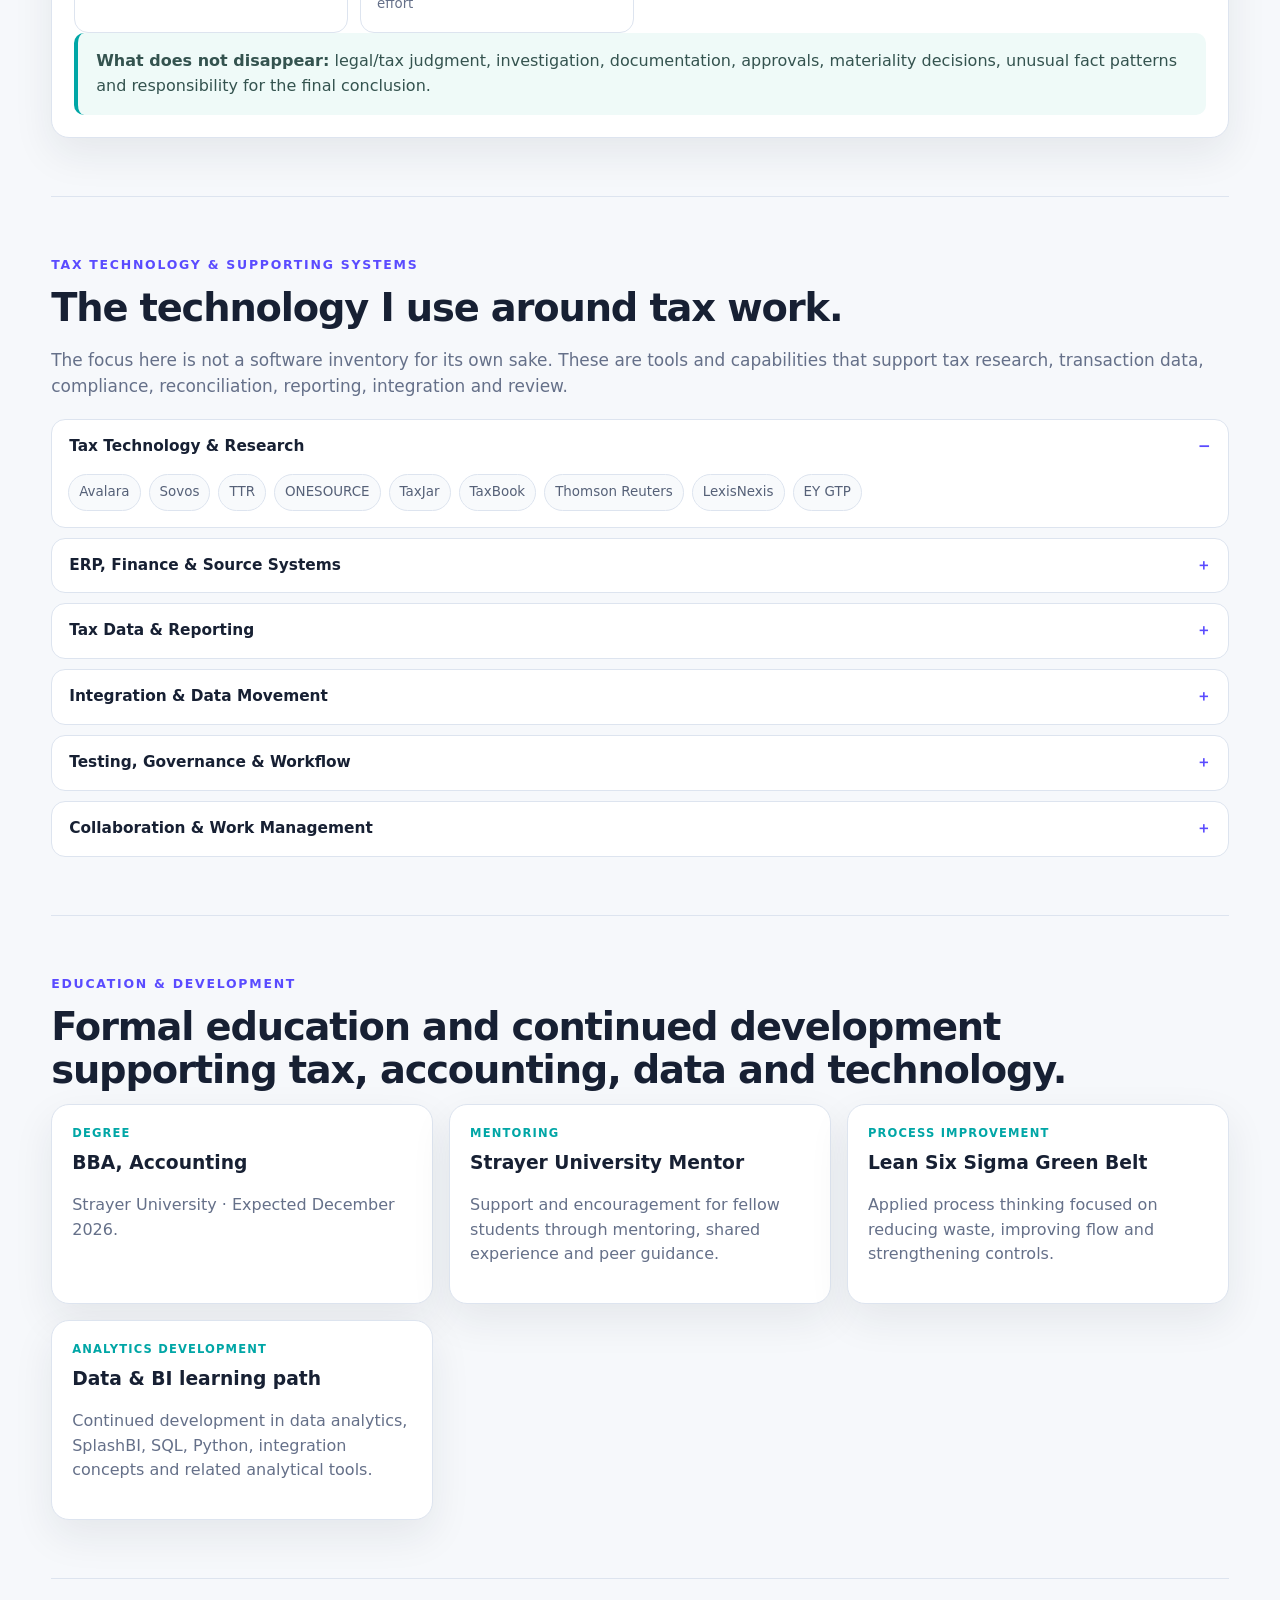
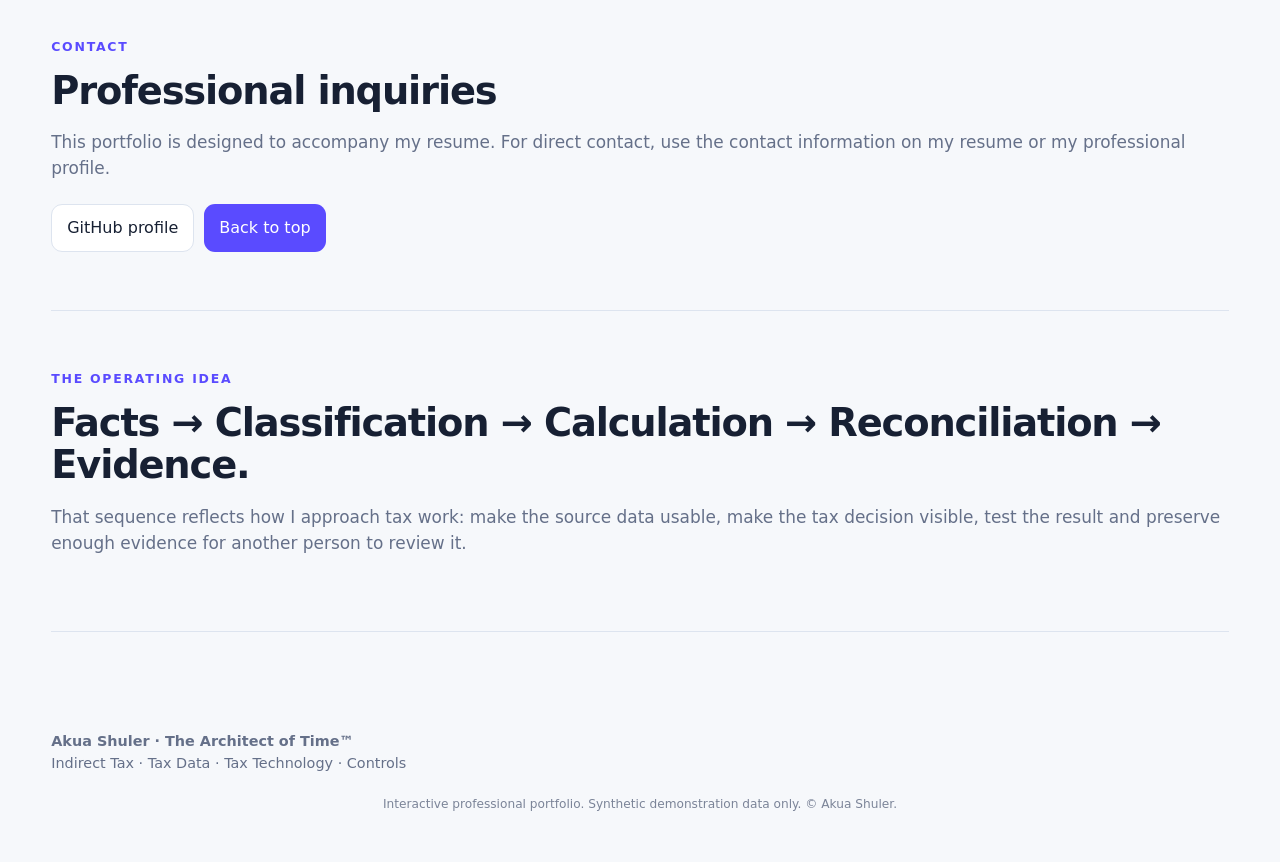
==== commit 6b497d68: "Clarify tax data direction as career culmination" ====
--- a/index.html
+++ b/index.html
@@ -9,7 +9,7 @@
 <details><summary><span class="step">03</span><strong>Budget, Purchasing & Accounting</strong><em>Higher education</em></summary><p>Budget oversight, purchasing leadership, invoices, encumbrances, journal entries, reconciliations, variance reporting, financial controls, audit documentation and accounting operations.</p></details>
 <details><summary><span class="step">04</span><strong>Business Ownership & Tax Practice</strong><em>End-to-end responsibility</em></summary><p>Business operations, budgeting, payroll, tax preparation and research, client service and the day-to-day responsibility of turning financial information into decisions.</p></details>
 <details><summary><span class="step">05</span><strong>Corporate Indirect Tax & Treasury</strong><em>Technical and cross-functional work</em></summary><p>Multi-jurisdiction indirect tax, compliance, reconciliations, tax systems, treasury processes, controls, issue resolution and coordination across finance and operational teams.</p></details>
-<details><summary><span class="step">06</span><strong>Tax Data, Analytics & Technology</strong><em>Current direction</em></summary><p>Using structured data analysis, reporting, integration concepts, testing, reconciliation and governance to make tax work more visible, controlled and actionable.</p></details>
+<details><summary><span class="step">06</span><strong>Tax Data, Analytics & Technology</strong><em>The culmination of the work that came before it</em></summary><p>My current work brings the earlier stages of my career together rather than replacing them. Information management taught me how data is organized and controlled. Procurement and budgeting taught me how transactions begin and move through an organization. Accounting taught me how they are recorded and reconciled. Business ownership added practical operating judgment. Indirect tax and treasury added compliance, exposure, cash and regulatory consequences. Today, I apply that accumulated experience to tax data, analytics, technology and governance—using systems, structured data, reconciliation, testing and automation to make tax work more visible, traceable and actionable.</p></details>
 </div></section><div class="sandbox"><strong>Interactive tax-data sandbox:</strong> synthetic demonstration data only. Change inputs, filter the embedded dataset, or upload a small CSV to test the experience.</div><section class="section" id="proof"><div class="section-head"><div><div class="ey">PROOF OF WORK</div><h2>Tax knowledge, shown through the data and controls behind it.</h2></div><p class="sub">These demonstrations use synthetic data to show how I approach nexus, tax analytics, data quality, reconciliation, recovery and automation-assisted review.</p></div><div class="process-strip"><span>Source</span><b>→</b><span>Validate</span><b>→</b><span>Determine</span><b>→</b><span>Reconcile</span><b>→</b><span>Evidence</span><b>→</b><span>Review</span></div></section><section class="section" id="tax"><div class="ey">DEMO 01 · TAX & NEXUS</div><h2>Nexus is not just a tax calculation.</h2><p class="sub">The calculation is often the easy part. The harder problem is discovering that a threshold was crossed yesterday—and then determining when registration, collection and filing obligations actually began, which transactions were affected and what exposure already exists.</p><div class="grid"><article class="story"><div class="label">Problem</div><h3>Threshold monitoring is easy to miss.</h3><p>Sales can build across jurisdictions while the underlying exposure remains buried in transaction detail.</p></article><article class="story"><div class="label">What I did</div><h3>Turned exposure into a visible control.</h3><p>I organized rolling activity, threshold utilization, status and next action so attention is visible before the work becomes urgent.</p></article><article class="story"><div class="label">Human role</div><h3>Validate the conclusion.</h3><p>The control flags the issue; a tax professional confirms the correct rule, dates, exclusions, registrations and remediation.</p></article></div><div class="demo-card"><div class="controls"><label>Jurisdiction<select id="nxState"><option>Georgia</option><option>Texas</option><option>California</option><option>New York</option></select></label><label>Rolling sales<input id="nxSales" type="number" value="82000"></label><label>Demo threshold<input id="nxThreshold" type="number" value="100000"></label><label>Transactions<input type="number" value="146"></label></div><button class="primary" id="runNexus">Evaluate exposure</button><div class="result" id="nxOut"></div></div></section>
 
 <section class="section" id="analytics"><div class="ey">DEMO 02 · TAX DATA ANALYTICS</div><h2>A KPI should lead to the next question.</h2><p class="sub">Dashboards are useful when they make the work easier to investigate, not when they only decorate totals.</p><div class="grid"><article class="story"><div class="label">Problem</div><h3>Static reporting hides the work queue.</h3><p>A total exception count does not tell a reviewer where to focus or whether the underlying evidence is complete.</p></article><article class="story"><div class="label">What I did</div><h3>Built the view around decisions.</h3><p>The demo keeps sales, exceptions, high-risk items and evidence completeness together, then lets the reviewer narrow the view.</p></article><article class="story"><div class="label">Automation</div><h3>Summarize and filter quickly.</h3><p>Automated grouping handles the repetitive roll-up. The reviewer decides what is material and what to investigate next.</p></article></div><div class="demo-card"><div class="controls two"><label>Risk view<select id="riskFilter"><option value="ALL">All records</option><option value="HIGH">High-risk only</option><option value="OPEN">Open exceptions</option></select></label><label>State<select id="stateFilter"><option>ALL</option><option>GA</option><option>TX</option><option>CA</option><option>FL</option><option>NY</option><option>IL</option><option>NC</option><option>WA</option><option>OH</option><option>CO</option></select></label></div><div class="metrics"><div class="metric"><b id="mSales">$0</b><small>sales in view</small></div><div class="metric"><b id="mExc">0</b><small>open exceptions</small></div><div class="metric"><b id="mRisk">0</b><small>high-risk items</small></div><div class="metric"><b id="mEvidence">0%</b><small>evidence complete</small></div></div><div class="bars" id="bars"></div><div class="table-wrap"><table><thead><tr><th>ID</th><th>State</th><th>City</th><th>Sales</th><th>Transactions</th><th>Exceptions</th><th>Evidence</th></tr></thead><tbody id="analyticsTable"></tbody></table></div><div class="upload"><label>Try your own small CSV<input id="csvFile" type="file" accept=".csv,text/csv"></label><button class="secondary" id="resetData">Restore demo data</button><div><div class="mini" id="uploadMsg">Expected columns: id, state, city, sales, transactions, exceptions, highrisk, evidence.</div></div></div></div></section>
